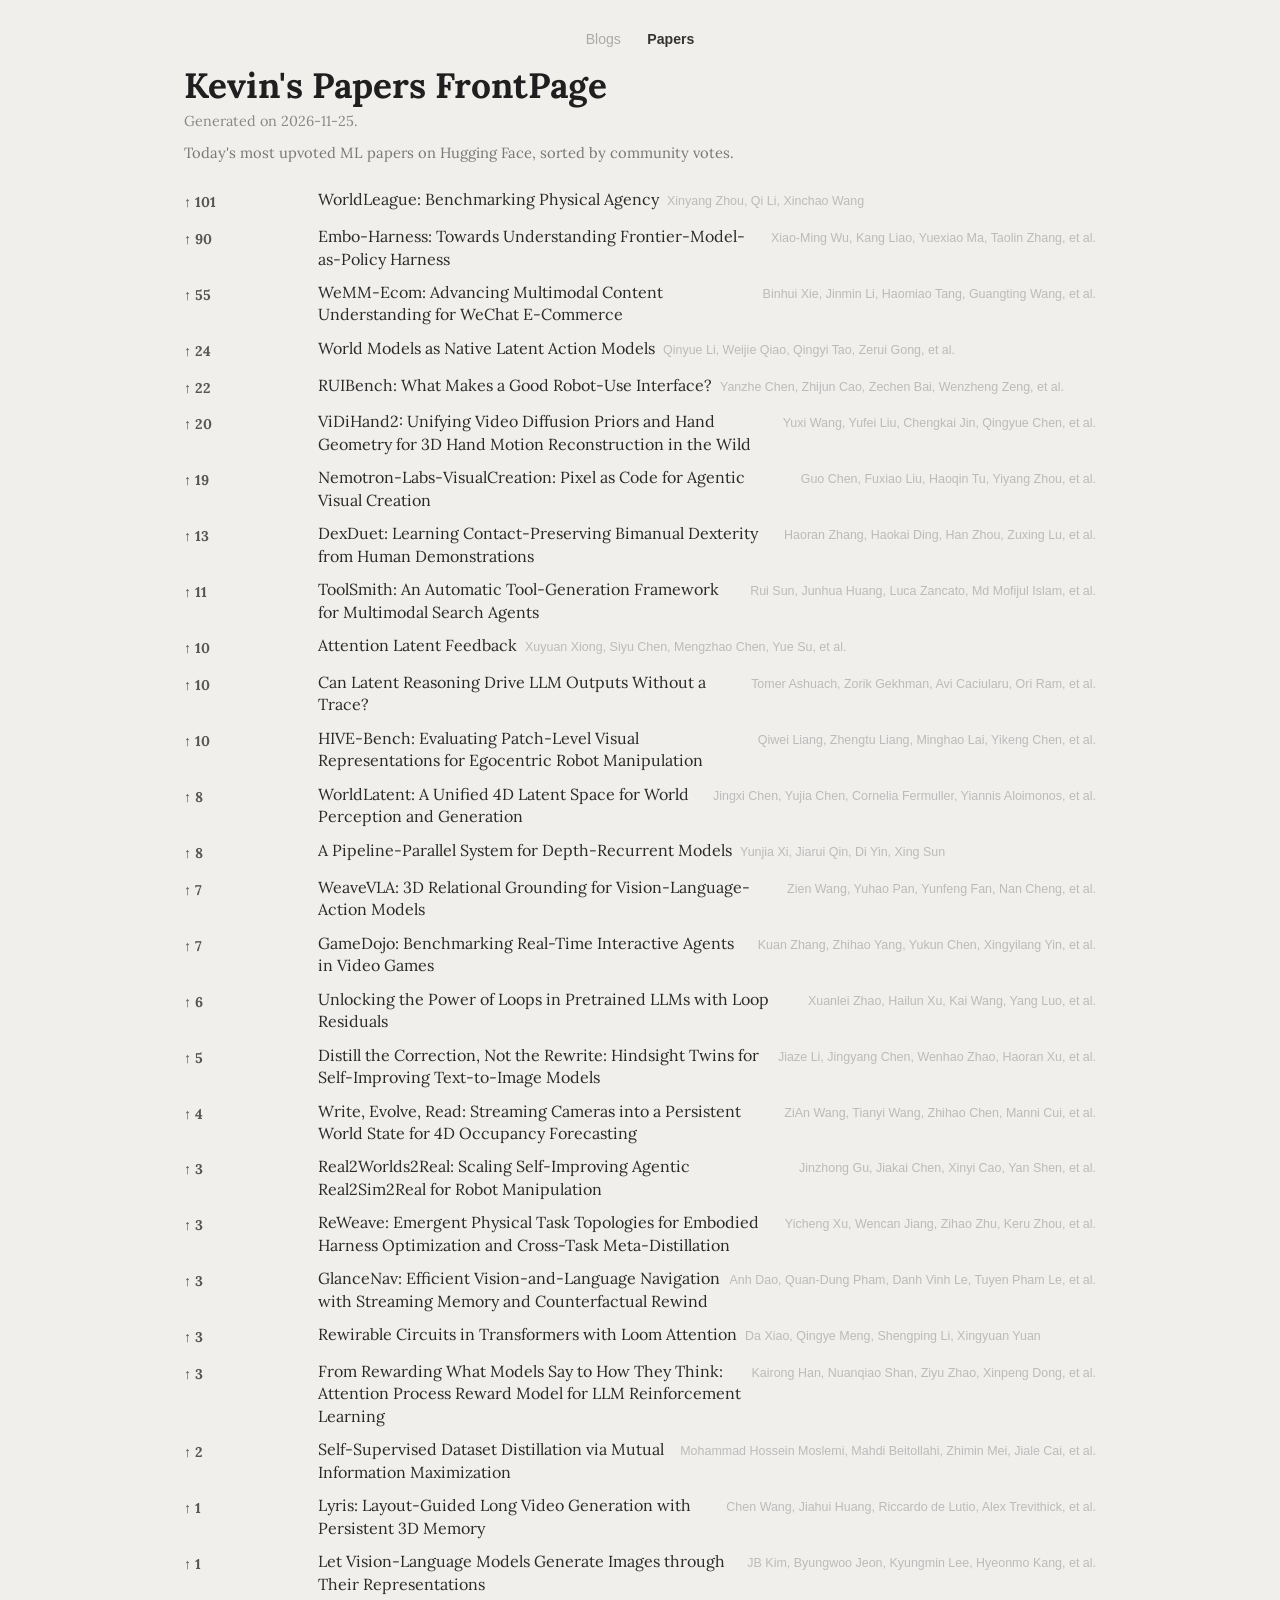
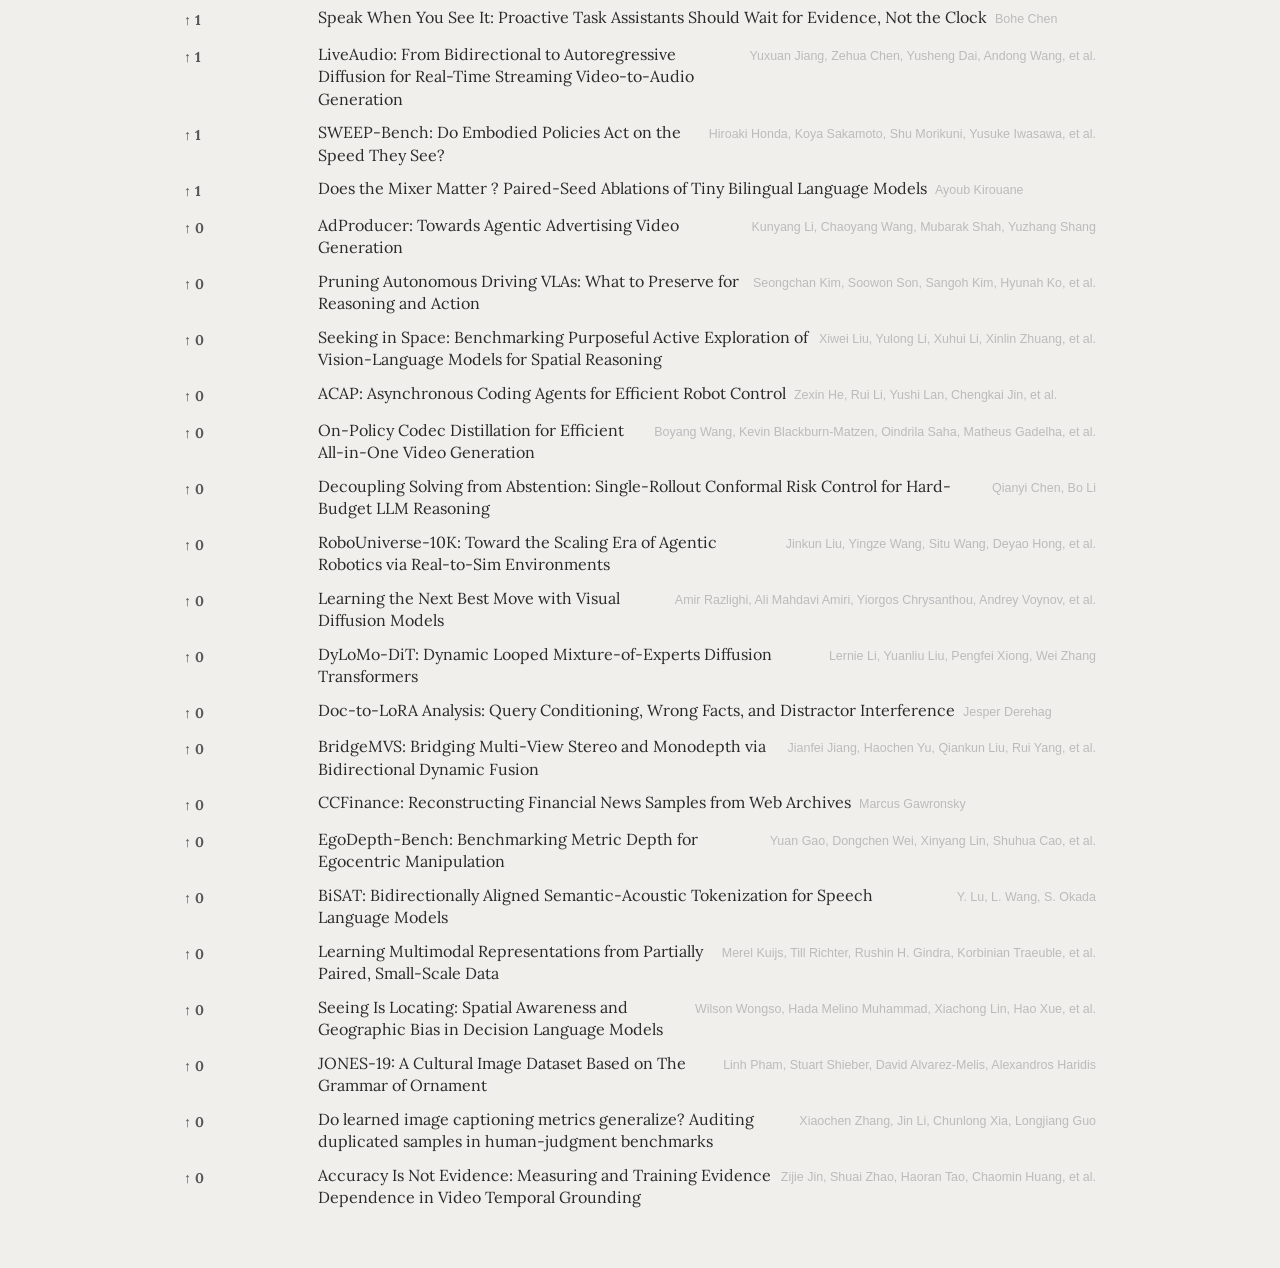
==== papers.html @ d16b9641 "chore: update feed [skip ci]" ====
<!DOCTYPE html>
<html lang="en">
<head>
  <meta charset="UTF-8">
  <meta name="viewport" content="width=device-width, initial-scale=1.0">
  <title>Kevin&#x27;s Papers FrontPage</title>
  <link rel="stylesheet" href="style.css">
</head>
<body>
  <div class="container">
    <nav>
      <a href="index.html">Blogs</a>
      <a href="papers.html" class="active">Papers</a>
    </nav>
    <h1>Kevin&#x27;s Papers FrontPage</h1>
    <p class="generated">Generated on 2026-11-25.</p>
    <p class="description">Today&#x27;s most upvoted ML papers on Hugging Face, sorted by community votes.</p>
    <section>
      <div class="entry">
        <div class="date">↑ 101</div>
        <div class="content">
          <details>
            <summary>WorldLeague: Benchmarking Physical Agency<span class="feed-name">Xinyang Zhou, Qi Li, Xinchao Wang</span></summary>
            <p class="summary">AI systems can now operate Blender, follow instructions in complex video games, and manipulate objects with robot arms. What range of physical goals can today&#x27;s AI systems achieve autonomously? Answering this question requires testing systems on tasks that demand different combinations of perception, memory, planning, and action. We introduce WorldLeague, a benchmark that compares AI systems on a…</p>
            <p class="link-line"><a href="https://huggingface.co/papers/2611.30989">huggingface</a> &middot; <a href="https://arxiv.org/abs/2611.30989">arxiv</a></p>
          </details>
        </div>
      </div>
      <div class="entry">
        <div class="date">↑ 90</div>
        <div class="content">
          <details>
            <summary>Embo-Harness: Towards Understanding Frontier-Model-as-Policy Harness<span class="feed-name">Xiao-Ming Wu, Kang Liao, Yuexiao Ma, Taolin Zhang, et al.</span></summary>
            <p class="summary">Frontier multimodal models exhibit extraordinary generalization in generating robot actions from observations and instructions, enabling a new paradigm in which they serve directly as policies within closed-loop robotic harnesses. However, the design principles of such harnesses, and the capabilities underlying their strong performance, remain unclear. We present Embo-Harness, a framework for…</p>
            <p class="link-line"><a href="https://huggingface.co/papers/2611.31201">huggingface</a> &middot; <a href="https://arxiv.org/abs/2611.31201">arxiv</a></p>
          </details>
        </div>
      </div>
      <div class="entry">
        <div class="date">↑ 55</div>
        <div class="content">
          <details>
            <summary>WeMM-Ecom: Advancing Multimodal Content Understanding for WeChat E-Commerce<span class="feed-name">Binhui Xie, Jinmin Li, Haomiao Tang, Guangting Wang, et al.</span></summary>
            <p class="summary">We present WeMM-Ecom, a family of multimodal large language models that deliver frontier e-commerce capabilities while achieving state-of-the-art general-purpose performance at their respective scales. The family spans five sizes, from a 0.8B dense model to a 35B mixture-of-experts model with 3B active parameters. Our training pipeline begins with two-stage continued pre-training that…</p>
            <p class="link-line"><a href="https://huggingface.co/papers/2611.30662">huggingface</a> &middot; <a href="https://arxiv.org/abs/2611.30662">arxiv</a></p>
          </details>
        </div>
      </div>
      <div class="entry">
        <div class="date">↑ 24</div>
        <div class="content">
          <details>
            <summary>World Models as Native Latent Action Models<span class="feed-name">Qinyue Li, Weijie Qiao, Qingyi Tao, Zerui Gong, et al.</span></summary>
            <p class="summary">Large and diverse video sources, such as egocentric human video and heterogeneous robot recordings, carry rich dynamics but come either without actions or without a shared action space. Latent action models (LAMs) can recover these dynamics, but they train their inverse- and forward-dynamics models (IDM, FDM) from scratch, trading off pixel reconstruction against latent capacity and accuracy.…</p>
            <p class="link-line"><a href="https://huggingface.co/papers/2611.30898">huggingface</a> &middot; <a href="https://arxiv.org/abs/2611.30898">arxiv</a></p>
          </details>
        </div>
      </div>
      <div class="entry">
        <div class="date">↑ 22</div>
        <div class="content">
          <details>
            <summary>RUIBench: What Makes a Good Robot-Use Interface?<span class="feed-name">Yanzhe Chen, Zhijun Cao, Zechen Bai, Wenzheng Zeng, et al.</span></summary>
            <p class="summary">Foundation models can reason about complex physical tasks, yet translating this intelligence into reliable robot execution remains challenging. We argue that a critical, often overlooked factor is the robot-use interface (RUI), which determines how agents express and execute physical actions. To systematically study its impact, we introduce RUIBench, comprising 30 manipulation tasks across five…</p>
            <p class="link-line"><a href="https://huggingface.co/papers/2611.31115">huggingface</a> &middot; <a href="https://arxiv.org/abs/2611.31115">arxiv</a></p>
          </details>
        </div>
      </div>
      <div class="entry">
        <div class="date">↑ 20</div>
        <div class="content">
          <details>
            <summary>ViDiHand2: Unifying Video Diffusion Priors and Hand Geometry for 3D Hand Motion Reconstruction in the Wild<span class="feed-name">Yuxi Wang, Yufei Liu, Chengkai Jin, Qingyue Chen, et al.</span></summary>
            <p class="summary">Learning robot manipulation from egocentric human videos requires accurate metric 3D hand motion. Recent methods leverage pretrained video diffusion model (VDM) priors to recover occluded hands directly from full-frame videos, but their appearance-based depth regression generalizes poorly to unseen cameras. In this work, we propose ViDiHand2, a geometry-driven framework that reformulates…</p>
            <p class="link-line"><a href="https://huggingface.co/papers/2611.30597">huggingface</a> &middot; <a href="https://arxiv.org/abs/2611.30597">arxiv</a></p>
          </details>
        </div>
      </div>
      <div class="entry">
        <div class="date">↑ 19</div>
        <div class="content">
          <details>
            <summary>Nemotron-Labs-VisualCreation: Pixel as Code for Agentic Visual Creation<span class="feed-name">Guo Chen, Fuxiao Liu, Haoqin Tu, Yiyang Zhou, et al.</span></summary>
            <p class="summary">Visual creation demands expressive imagery together with precise control over text, layout, and structure. We introduce Nemotron-Labs-VisualCreation, an agentic framework that connects these capabilities through Pixel as Code. Raster images are represented by learned discrete visual tokens, while structured artifacts use explicit programs. A shared generation-and-rendering interface connects…</p>
            <p class="link-line"><a href="https://huggingface.co/papers/2611.31358">huggingface</a> &middot; <a href="https://arxiv.org/abs/2611.31358">arxiv</a></p>
          </details>
        </div>
      </div>
      <div class="entry">
        <div class="date">↑ 13</div>
        <div class="content">
          <details>
            <summary>DexDuet: Learning Contact-Preserving Bimanual Dexterity from Human Demonstrations<span class="feed-name">Haoran Zhang, Haokai Ding, Han Zhou, Zuxing Lu, et al.</span></summary>
            <p class="summary">Human demonstrations provide a rich source of bimanual dexterous skills, yet transferring them to robot hands remains challenging. Existing methods primarily optimize object trajectory tracking, often overlooking how human hands interact with the object. Even with accurate tracking, robots may contact incorrect object parts or slide their fingers, resulting in unstable manipulation. We present…</p>
            <p class="link-line"><a href="https://huggingface.co/papers/2611.30495">huggingface</a> &middot; <a href="https://arxiv.org/abs/2611.30495">arxiv</a></p>
          </details>
        </div>
      </div>
      <div class="entry">
        <div class="date">↑ 11</div>
        <div class="content">
          <details>
            <summary>ToolSmith: An Automatic Tool-Generation Framework for Multimodal Search Agents<span class="feed-name">Rui Sun, Junhua Huang, Luca Zancato, Md Mofijul Islam, et al.</span></summary>
            <p class="summary">Recent multimodal search agents use reasoning, vision, and live web search across many turns to answer questions beyond parametric knowledge by orchestrating a small library of hand-crafted search and visual tools. However, the library is laborious to create and maintain, and frozen when new query types, evidence formats, and failure modes are encountered in the wild. Human practitioners, by…</p>
            <p class="link-line"><a href="https://huggingface.co/papers/2611.31198">huggingface</a> &middot; <a href="https://arxiv.org/abs/2611.31198">arxiv</a></p>
          </details>
        </div>
      </div>
      <div class="entry">
        <div class="date">↑ 10</div>
        <div class="content">
          <details>
            <summary>Attention Latent Feedback<span class="feed-name">Xuyuan Xiong, Siyu Chen, Mengzhao Chen, Yue Su, et al.</span></summary>
            <p class="summary">During autoregressive decoding, the deeper representations of the previous token have already been computed, yet shallow layers at the current token cannot read them directly because standard self-attention connects positions only at the same depth. We introduce Attention Latent Feedback (ALF), an architecture that allows every sublayer to attend to the outputs of the deeper layers at the…</p>
            <p class="link-line"><a href="https://huggingface.co/papers/2611.31154">huggingface</a> &middot; <a href="https://arxiv.org/abs/2611.31154">arxiv</a></p>
          </details>
        </div>
      </div>
      <div class="entry">
        <div class="date">↑ 10</div>
        <div class="content">
          <details>
            <summary>Can Latent Reasoning Drive LLM Outputs Without a Trace?<span class="feed-name">Tomer Ashuach, Zorik Gekhman, Avi Caciularu, Ori Ram, et al.</span></summary>
            <p class="summary">LLMs typically solve complex tasks with chain-of-thought (CoT) reasoning, which is also the main tool for monitoring them for misaligned behavior. However, standard transformers can also solve tasks with complete latent reasoning (CLR), carrying out the whole task internally and outputting only the final answer. Theory bounds the depth of CLR, the number of sequential steps it can carry out, and…</p>
            <p class="link-line"><a href="https://huggingface.co/papers/2611.31015">huggingface</a> &middot; <a href="https://arxiv.org/abs/2611.31015">arxiv</a></p>
          </details>
        </div>
      </div>
      <div class="entry">
        <div class="date">↑ 10</div>
        <div class="content">
          <details>
            <summary>HIVE-Bench: Evaluating Patch-Level Visual Representations for Egocentric Robot Manipulation<span class="feed-name">Qiwei Liang, Zhengtu Liang, Minghao Lai, Yikeng Chen, et al.</span></summary>
            <p class="summary">Pretrained vision is a common start for robot learning, but most comparisons still score one pooled vector from a third-person image. Bimanual policies instead read dense patch tokens from cameras on the robot. We introduce HIVE-Bench: one shared flow-matching policy reads 20 encoders from seven families on 24 egocentric bimanual tasks, across adaptation, task sharing, and sweeps of data, model…</p>
            <p class="link-line"><a href="https://huggingface.co/papers/2611.30813">huggingface</a> &middot; <a href="https://arxiv.org/abs/2611.30813">arxiv</a></p>
          </details>
        </div>
      </div>
      <div class="entry">
        <div class="date">↑ 8</div>
        <div class="content">
          <details>
            <summary>WorldLatent: A Unified 4D Latent Space for World Perception and Generation<span class="feed-name">Jingxi Chen, Yujia Chen, Cornelia Fermuller, Yiannis Aloimonos, et al.</span></summary>
            <p class="summary">Generative Pre-Training (GPT) represents a profound milestone in natural language processing, serving as the foundation for most of today&#x27;s state-of-the-art large language models. By casting diverse understanding and generation problems into a shared token representation, GPT enables a single architecture and unified optimization loop to master heterogeneous tasks across massive corpora, giving…</p>
            <p class="link-line"><a href="https://huggingface.co/papers/2611.31209">huggingface</a> &middot; <a href="https://arxiv.org/abs/2611.31209">arxiv</a></p>
          </details>
        </div>
      </div>
      <div class="entry">
        <div class="date">↑ 8</div>
        <div class="content">
          <details>
            <summary>A Pipeline-Parallel System for Depth-Recurrent Models<span class="feed-name">Yunjia Xi, Jiarui Qin, Di Yin, Xing Sun</span></summary>
            <p class="summary">Depth-recurrent (Looped) models raise effective depth by applying a shared stack of blocks several times. Scaling them usually requires pipeline parallelism, but commonly used interleaved 1F1B is drawn for an acyclic stage graph in which each micro-batch enters each stage once. Once that stack is split across stages, the same stage is visited several times on one micro-batch and later stages feed…</p>
            <p class="link-line"><a href="https://huggingface.co/papers/2611.30581">huggingface</a> &middot; <a href="https://arxiv.org/abs/2611.30581">arxiv</a></p>
          </details>
        </div>
      </div>
      <div class="entry">
        <div class="date">↑ 7</div>
        <div class="content">
          <details>
            <summary>WeaveVLA: 3D Relational Grounding for Vision-Language-Action Models<span class="feed-name">Zien Wang, Yuhao Pan, Yunfeng Fan, Nan Cheng, et al.</span></summary>
            <p class="summary">Vision-language-action (VLA) models leverage pretrained vision-language representations for instruction-conditioned robot control, yet their understanding of task-relevant 3D relations and how these relations evolve during manipulation remains largely implicit. To address this challenge, we introduce WeaveVLA, a framework that enhances VLA action generation by explicitly modeling task-relevant…</p>
            <p class="link-line"><a href="https://huggingface.co/papers/2611.31126">huggingface</a> &middot; <a href="https://arxiv.org/abs/2611.31126">arxiv</a></p>
          </details>
        </div>
      </div>
      <div class="entry">
        <div class="date">↑ 7</div>
        <div class="content">
          <details>
            <summary>GameDojo: Benchmarking Real-Time Interactive Agents in Video Games<span class="feed-name">Kuan Zhang, Zhihao Yang, Yukun Chen, Xingyilang Yin, et al.</span></summary>
            <p class="summary">Interactive intelligence requires agents to act on observations and adapt to the consequences of actions. Studying these abilities calls for diverse, challenging tasks under controlled conditions. We introduce GameDojo, a controllable interactive gameplay benchmark of 120 boss encounters across 20 games for evaluating model capabilities, learning algorithms, and agent harnesses. Coding agents…</p>
            <p class="link-line"><a href="https://huggingface.co/papers/2611.30771">huggingface</a> &middot; <a href="https://arxiv.org/abs/2611.30771">arxiv</a></p>
          </details>
        </div>
      </div>
      <div class="entry">
        <div class="date">↑ 6</div>
        <div class="content">
          <details>
            <summary>Unlocking the Power of Loops in Pretrained LLMs with Loop Residuals<span class="feed-name">Xuanlei Zhao, Hailun Xu, Kai Wang, Yang Luo, et al.</span></summary>
            <p class="summary">Looped Transformers iterate a shared block of layers to increase computation without adding parameters, offering stronger performance and test-time scaling. However, this power has so far required training from scratch and yielded only modest gains for LLMs. Finetuning existing models into loops is far cheaper, yet also brings only marginal gains over SFT. We propose LoopRes, an effective,…</p>
            <p class="link-line"><a href="https://huggingface.co/papers/2611.31094">huggingface</a> &middot; <a href="https://arxiv.org/abs/2611.31094">arxiv</a></p>
          </details>
        </div>
      </div>
      <div class="entry">
        <div class="date">↑ 5</div>
        <div class="content">
          <details>
            <summary>Distill the Correction, Not the Rewrite: Hindsight Twins for Self-Improving Text-to-Image Models<span class="feed-name">Jiaze Li, Jingyang Chen, Wenhao Zhao, Haoran Xu, et al.</span></summary>
            <p class="summary">Text-to-image models can learn from their own mistakes by distilling a self-teacher conditioned on a vision-language critic&#x27;s revised prompt. However, such self-teachers barely improve alignment, and both they and their hindsight-contrast variants absorb the critic&#x27;s unintended additions to the scene, such as lighting or scenery. We attribute this to two factors: (1) the prompt already specifies…</p>
            <p class="link-line"><a href="https://huggingface.co/papers/2611.31048">huggingface</a> &middot; <a href="https://arxiv.org/abs/2611.31048">arxiv</a></p>
          </details>
        </div>
      </div>
      <div class="entry">
        <div class="date">↑ 4</div>
        <div class="content">
          <details>
            <summary>Write, Evolve, Read: Streaming Cameras into a Persistent World State for 4D Occupancy Forecasting<span class="feed-name">ZiAn Wang, Tianyi Wang, Zhihao Chen, Manni Cui, et al.</span></summary>
            <p class="summary">4D occupancy forecasting predicts the 3D semantic occupancy of a driving scene seconds ahead. Over a few seconds, the scene changes little while the vehicle moves, so most of the space ahead has already been seen. Sorting the future into unchanged, changed, and unseen space, we find that current camera-based world models fall short on the unchanged part: they fail to hold on to what they have…</p>
            <p class="link-line"><a href="https://huggingface.co/papers/2611.30573">huggingface</a> &middot; <a href="https://arxiv.org/abs/2611.30573">arxiv</a></p>
          </details>
        </div>
      </div>
      <div class="entry">
        <div class="date">↑ 3</div>
        <div class="content">
          <details>
            <summary>Real2Worlds2Real: Scaling Self-Improving Agentic Real2Sim2Real for Robot Manipulation<span class="feed-name">Jinzhong Gu, Jiakai Chen, Xinyi Cao, Yan Shen, et al.</span></summary>
            <p class="summary">Scaling robot manipulation learning remains challenging due to the high cost of collecting real-world interaction data. Real-to-Sim-to-Real (Real2Sim2Real) offers a promising route by enabling policy learning in simulation grounded in real-world observations, yet scaling this paradigm across diverse tasks and physical interactions remains difficult. We introduce Real2Worlds2Real, a self-improving…</p>
            <p class="link-line"><a href="https://huggingface.co/papers/2611.31098">huggingface</a> &middot; <a href="https://arxiv.org/abs/2611.31098">arxiv</a></p>
          </details>
        </div>
      </div>
      <div class="entry">
        <div class="date">↑ 3</div>
        <div class="content">
          <details>
            <summary>ReWeave: Emergent Physical Task Topologies for Embodied Harness Optimization and Cross-Task Meta-Distillation<span class="feed-name">Yicheng Xu, Wencan Jiang, Zihao Zhu, Keru Zhou, et al.</span></summary>
            <p class="summary">Long-horizon embodied tasks involve physical dependencies that may only become clear through interaction. As task understanding deepens, past trials can reveal new information for adaptation and transfer. However, coarse progress feedback cannot identify which physical preconditions held, leaving search unguided, while task-specific optimization easily overfits to individual scenes, making…</p>
            <p class="link-line"><a href="https://huggingface.co/papers/2611.31053">huggingface</a> &middot; <a href="https://arxiv.org/abs/2611.31053">arxiv</a></p>
          </details>
        </div>
      </div>
      <div class="entry">
        <div class="date">↑ 3</div>
        <div class="content">
          <details>
            <summary>GlanceNav: Efficient Vision-and-Language Navigation with Streaming Memory and Counterfactual Rewind<span class="feed-name">Anh Dao, Quan-Dung Pham, Danh Vinh Le, Tuyen Pham Le, et al.</span></summary>
            <p class="summary">Multimodal large language models (MLLMs) have become strong policies for vision-and-language navigation (VLN). However, most of them encode a sample of past frames again at every decision and are trained on isolated decisions, so computation is redundant and the usable history is short. They also learn from their own mistakes through outcome rewards that give one scalar to a whole episode. We ask…</p>
            <p class="link-line"><a href="https://huggingface.co/papers/2611.30900">huggingface</a> &middot; <a href="https://arxiv.org/abs/2611.30900">arxiv</a></p>
          </details>
        </div>
      </div>
      <div class="entry">
        <div class="date">↑ 3</div>
        <div class="content">
          <details>
            <summary>Rewirable Circuits in Transformers with Loom Attention<span class="feed-name">Da Xiao, Qingye Meng, Shengping Li, Xingyuan Yuan</span></summary>
            <p class="summary">We propose loom attention, which allows a Transformer to dynamically rewire its circuits at every token by interweaving a head&#x27;s vertical attention over the outputs of earlier heads (to obtain its query, key and value) with its horizontal attention over tokens. We instantiate vertical attention efficiently with normalized and gated linear attention over a per-token matrix memory, which stores the…</p>
            <p class="link-line"><a href="https://huggingface.co/papers/2611.30634">huggingface</a> &middot; <a href="https://arxiv.org/abs/2611.30634">arxiv</a></p>
          </details>
        </div>
      </div>
      <div class="entry">
        <div class="date">↑ 3</div>
        <div class="content">
          <details>
            <summary>From Rewarding What Models Say to How They Think: Attention Process Reward Model for LLM Reinforcement Learning<span class="feed-name">Kairong Han, Nuanqiao Shan, Ziyu Zhao, Xinpeng Dong, et al.</span></summary>
            <p class="summary">Reinforcement learning (RL) has become an important component in large language models (LLMs). However, existing RL approaches focus on final outputs or textual solution trajectories, leading to coarse-grained rewards and unreliable reasoning. Such paradigms focus mainly on what the model outputs while overlooking how the model internally reasons. Therefore, can we reward how a model thinks…</p>
            <p class="link-line"><a href="https://huggingface.co/papers/2611.30627">huggingface</a> &middot; <a href="https://arxiv.org/abs/2611.30627">arxiv</a></p>
          </details>
        </div>
      </div>
      <div class="entry">
        <div class="date">↑ 2</div>
        <div class="content">
          <details>
            <summary>Self-Supervised Dataset Distillation via Mutual Information Maximization<span class="feed-name">Mohammad Hossein Moslemi, Mahdi Beitollahi, Zhimin Mei, Jiale Cai, et al.</span></summary>
            <p class="summary">Dataset distillation (DD) aims to compress a large dataset into a small synthetic one that remains effective for training neural networks. Despite its success in supervised learning, DD remains underexplored in self-supervised learning (SSL), where distilled data must preserve the information needed to learn representations that remain consistent across augmentations. To bridge this gap, we…</p>
            <p class="link-line"><a href="https://huggingface.co/papers/2611.31225">huggingface</a> &middot; <a href="https://arxiv.org/abs/2611.31225">arxiv</a></p>
          </details>
        </div>
      </div>
      <div class="entry">
        <div class="date">↑ 1</div>
        <div class="content">
          <details>
            <summary>Lyris: Layout-Guided Long Video Generation with Persistent 3D Memory<span class="feed-name">Chen Wang, Jiahui Huang, Riccardo de Lutio, Alex Trevithick, et al.</span></summary>
            <p class="summary">Exploring a scene from as little as a single photo requires generating a long, camera-controlled walkthrough that extends far beyond what was captured, yet remains consistent upon return. Memory-based video generation methods preserve what they have already seen, but have no anchor beyond it, where the camera drifts from its path and a text prompt can name objects but not place them.…</p>
            <p class="link-line"><a href="https://huggingface.co/papers/2611.31239">huggingface</a> &middot; <a href="https://arxiv.org/abs/2611.31239">arxiv</a></p>
          </details>
        </div>
      </div>
      <div class="entry">
        <div class="date">↑ 1</div>
        <div class="content">
          <details>
            <summary>Let Vision-Language Models Generate Images through Their Representations<span class="feed-name">JB Kim, Byungwoo Jeon, Kyungmin Lee, Hyeonmo Kang, et al.</span></summary>
            <p class="summary">Recent unified multimodal models aim to combine visual understanding and generation within a single model, yet effectively integrating the two capabilities remains challenging. Leveraging pretrained vision-language models offers a way to build on already learned multimodal knowledge, but making this knowledge effectively accessible to visual generation remains nontrivial. We find that a central…</p>
            <p class="link-line"><a href="https://huggingface.co/papers/2611.31237">huggingface</a> &middot; <a href="https://arxiv.org/abs/2611.31237">arxiv</a></p>
          </details>
        </div>
      </div>
      <div class="entry">
        <div class="date">↑ 1</div>
        <div class="content">
          <details>
            <summary>Speak When You See It: Proactive Task Assistants Should Wait for Evidence, Not the Clock<span class="feed-name">Bohe Chen</span></summary>
            <p class="summary">Proactive assistants that guide people through physical tasks must decide, every few seconds, whether a step is complete and whether a mistake has occurred. We find that two benchmarks for this task largely reward knowing when rather than seeing what: a timer that never looks at the video, raising an alarm at 25 s and confirming each step at 30 s, reaches a mistake F1 of 0.373 on Ego-MC-Bench,…</p>
            <p class="link-line"><a href="https://huggingface.co/papers/2611.30895">huggingface</a> &middot; <a href="https://arxiv.org/abs/2611.30895">arxiv</a></p>
          </details>
        </div>
      </div>
      <div class="entry">
        <div class="date">↑ 1</div>
        <div class="content">
          <details>
            <summary>LiveAudio: From Bidirectional to Autoregressive Diffusion for Real-Time Streaming Video-to-Audio Generation<span class="feed-name">Yuxuan Jiang, Zehua Chen, Yusheng Dai, Andong Wang, et al.</span></summary>
            <p class="summary">Video-to-audio generation synthesizes sound that matches a video in content and timing, with applications ranging from film post-production to live streaming, games and interactive world models. Interactive applications receive video continuously and need the sound to follow it in real time, yet most existing video-to-audio models are bidirectional and must observe an entire clip before producing…</p>
            <p class="link-line"><a href="https://huggingface.co/papers/2611.30714">huggingface</a> &middot; <a href="https://arxiv.org/abs/2611.30714">arxiv</a></p>
          </details>
        </div>
      </div>
      <div class="entry">
        <div class="date">↑ 1</div>
        <div class="content">
          <details>
            <summary>SWEEP-Bench: Do Embodied Policies Act on the Speed They See?<span class="feed-name">Hiroaki Honda, Koya Sakamoto, Shu Morikuni, Yusuke Iwasawa, et al.</span></summary>
            <p class="summary">Robot policies must adapt to the speed of moving objects, yet existing benchmarks rarely measure this ability across diverse tasks and speeds. We introduce SWEEP-Bench, a simulation benchmark with 80 conveyor-belt manipulation tasks spanning 16 skill categories, each evaluated at 13 belt speeds (0.10-0.40 m/s). Objects are transported through physical contact with a visibly moving belt. Each task…</p>
            <p class="link-line"><a href="https://huggingface.co/papers/2611.30637">huggingface</a> &middot; <a href="https://arxiv.org/abs/2611.30637">arxiv</a></p>
          </details>
        </div>
      </div>
      <div class="entry">
        <div class="date">↑ 1</div>
        <div class="content">
          <details>
            <summary>Does the Mixer Matter ? Paired-Seed Ablations of Tiny Bilingual Language Models<span class="feed-name">Ayoub Kirouane</span></summary>
            <p class="summary">We report paired-seed architecture ablations from the development of Sophea Artemis, our in-house Greek-English model family. Every arm trains on the same 3B targets with a shared tokenizer and recipe; models range from 54M to 759M total parameters and roughly 54M to 124M active parameters. The main finding is that, at this tiny scale, stored capacity matters far more than mixer design. On a…</p>
            <p class="link-line"><a href="https://huggingface.co/papers/2611.30623">huggingface</a> &middot; <a href="https://arxiv.org/abs/2611.30623">arxiv</a></p>
          </details>
        </div>
      </div>
      <div class="entry">
        <div class="date">↑ 0</div>
        <div class="content">
          <details>
            <summary>AdProducer: Towards Agentic Advertising Video Generation<span class="feed-name">Kunyang Li, Chaoyang Wang, Mubarak Shah, Yuzhang Shang</span></summary>
            <p class="summary">Recent advances in video generation have made automated advertising production increasingly feasible. However, an effective advertisement must faithfully represent the product and communicate its selling points through compelling visual storytelling, which requires more than visual synthesis: it calls for deeper product understanding and strategic decisions about how to present product value.…</p>
            <p class="link-line"><a href="https://huggingface.co/papers/2611.31466">huggingface</a> &middot; <a href="https://arxiv.org/abs/2611.31466">arxiv</a></p>
          </details>
        </div>
      </div>
      <div class="entry">
        <div class="date">↑ 0</div>
        <div class="content">
          <details>
            <summary>Pruning Autonomous Driving VLAs: What to Preserve for Reasoning and Action<span class="feed-name">Seongchan Kim, Soowon Son, Sangoh Kim, Hyunah Ko, et al.</span></summary>
            <p class="summary">Reasoning vision-language-action (VLA) models for autonomous driving use chain-of-thought (CoT) reasoning to guide action generation, but incur substantial memory and computational costs. We study structured pruning for these models, focusing on preserving both scene understanding and trajectory prediction. Our analysis of Taylor importance in Alpamayo-1.5-10B shows that reasoning and trajectory…</p>
            <p class="link-line"><a href="https://huggingface.co/papers/2611.31240">huggingface</a> &middot; <a href="https://arxiv.org/abs/2611.31240">arxiv</a></p>
          </details>
        </div>
      </div>
      <div class="entry">
        <div class="date">↑ 0</div>
        <div class="content">
          <details>
            <summary>Seeking in Space: Benchmarking Purposeful Active Exploration of Vision-Language Models for Spatial Reasoning<span class="feed-name">Xiwei Liu, Yulong Li, Xuhui Li, Xinlin Zhuang, et al.</span></summary>
            <p class="summary">Humans explore unfamiliar spaces with purpose, deciding where to look until they have gathered the evidence a spatial question requires. However, can vision-language models (VLMs), which reason increasingly well over curated images and videos, also seek in space when the evidence is not handed to them? We present ActSpace-Bench, a benchmark of 994 questions across 234 exploration episodes in 72…</p>
            <p class="link-line"><a href="https://huggingface.co/papers/2611.31215">huggingface</a> &middot; <a href="https://arxiv.org/abs/2611.31215">arxiv</a></p>
          </details>
        </div>
      </div>
      <div class="entry">
        <div class="date">↑ 0</div>
        <div class="content">
          <details>
            <summary>ACAP: Asynchronous Coding Agents for Efficient Robot Control<span class="feed-name">Zexin He, Rui Li, Yushi Lan, Chengkai Jin, et al.</span></summary>
            <p class="summary">Coding agents can construct and revise robot behavior during execution, but using one agent for the whole robot can delay otherwise independent work. We introduce Asynchronous Coding Agents as Policy (ACAP), an asynchronous framework that organizes one robot as a team of persistent agents. Each member reasons and acts for a configurable control group, such as an arm with its gripper or the torso…</p>
            <p class="link-line"><a href="https://huggingface.co/papers/2611.31205">huggingface</a> &middot; <a href="https://arxiv.org/abs/2611.31205">arxiv</a></p>
          </details>
        </div>
      </div>
      <div class="entry">
        <div class="date">↑ 0</div>
        <div class="content">
          <details>
            <summary>On-Policy Codec Distillation for Efficient All-in-One Video Generation<span class="feed-name">Boyang Wang, Kevin Blackburn-Matzen, Oindrila Saha, Matheus Gadelha, et al.</span></summary>
            <p class="summary">Modern visual generative models operate on tokens, and every visual asset they receive, whether an identity, a scribble, a depth map, or a motion video, is tokenized and appended to the input token sequence. Consequently, conditioning quickly dominates the computation cost. Yet most of these tokens carry redundant spatiotemporal information. Our key insight is that identifying what is genuinely…</p>
            <p class="link-line"><a href="https://huggingface.co/papers/2611.31184">huggingface</a> &middot; <a href="https://arxiv.org/abs/2611.31184">arxiv</a></p>
          </details>
        </div>
      </div>
      <div class="entry">
        <div class="date">↑ 0</div>
        <div class="content">
          <details>
            <summary>Decoupling Solving from Abstention: Single-Rollout Conformal Risk Control for Hard-Budget LLM Reasoning<span class="feed-name">Qianyi Chen, Bo Li</span></summary>
            <p class="summary">Hard token budgets often interrupt LLM reasoning before an answer is produced. Forcing reasoning to terminate recovers correct solutions but also increases confident errors, creating a joint challenge of solving within budget and deciding when to abstain. Existing remedies are costly or lack guarantees: supervised fine-tuning offers no error control, penalizing wrong answers during reinforcement…</p>
            <p class="link-line"><a href="https://huggingface.co/papers/2611.31065">huggingface</a> &middot; <a href="https://arxiv.org/abs/2611.31065">arxiv</a></p>
          </details>
        </div>
      </div>
      <div class="entry">
        <div class="date">↑ 0</div>
        <div class="content">
          <details>
            <summary>RoboUniverse-10K: Toward the Scaling Era of Agentic Robotics via Real-to-Sim Environments<span class="feed-name">Jinkun Liu, Yingze Wang, Situ Wang, Deyao Hong, et al.</span></summary>
            <p class="summary">Agentic Robotics, in which foundation models act as coding agents to control robots through executable programs, has emerged as a compelling paradigm for embodied intelligence. Yet unlike software engineering, where massive executable environments power post-training, robotics remains constrained by small, manual benchmarks and in-distribution evaluation. To bridge this gap, we introduce…</p>
            <p class="link-line"><a href="https://huggingface.co/papers/2611.31002">huggingface</a> &middot; <a href="https://arxiv.org/abs/2611.31002">arxiv</a></p>
          </details>
        </div>
      </div>
      <div class="entry">
        <div class="date">↑ 0</div>
        <div class="content">
          <details>
            <summary>Learning the Next Best Move with Visual Diffusion Models<span class="feed-name">Amir Razlighi, Ali Mahdavi Amiri, Yiorgos Chrysanthou, Andrey Voynov, et al.</span></summary>
            <p class="summary">In this paper, we show that visual diffusion models can learn to predict the next best move (NBM) in tasks requiring sequential reasoning and lookahead, without explicitly exploring future steps or exhaustive searching at inference. Previous work demonstrated that these models can generate complete solutions to geometric and reasoning problems. Here, we show that simple fine-tuning on visual…</p>
            <p class="link-line"><a href="https://huggingface.co/papers/2611.30879">huggingface</a> &middot; <a href="https://arxiv.org/abs/2611.30879">arxiv</a></p>
          </details>
        </div>
      </div>
      <div class="entry">
        <div class="date">↑ 0</div>
        <div class="content">
          <details>
            <summary>DyLoMo-DiT: Dynamic Looped Mixture-of-Experts Diffusion Transformers<span class="feed-name">Lernie Li, Yuanliu Liu, Pengfei Xiong, Wei Zhang</span></summary>
            <p class="summary">Diffusion Transformers (DiTs) scale model capacity by increasing both parameter count and computation. Mixture-of-Experts (MoE) variants expand parameter capacity while keeping per-token computation roughly fixed, but still require substantial parameter storage. In this paper, we propose Dynamic Looped MoE DiT (DyLoMo-DiT), which reuses parameters rather than adding them: a weight-shared loop…</p>
            <p class="link-line"><a href="https://huggingface.co/papers/2611.30844">huggingface</a> &middot; <a href="https://arxiv.org/abs/2611.30844">arxiv</a></p>
          </details>
        </div>
      </div>
      <div class="entry">
        <div class="date">↑ 0</div>
        <div class="content">
          <details>
            <summary>Doc-to-LoRA Analysis: Query Conditioning, Wrong Facts, and Distractor Interference<span class="feed-name">Jesper Derehag</span></summary>
            <p class="summary">Doc-to-LoRA (D2L) compiles documents into low-rank adapters, allowing language models to use their contents without repeatedly processing the original text. We investigate its suitability for internalizing user memories through factual question answering, controlled interventions, and a production MidBrain memory pipeline. Across Gemma-2-2B and Qwen3-4B, D2L loses accuracy relative to in-context…</p>
            <p class="link-line"><a href="https://huggingface.co/papers/2611.30825">huggingface</a> &middot; <a href="https://arxiv.org/abs/2611.30825">arxiv</a></p>
          </details>
        </div>
      </div>
      <div class="entry">
        <div class="date">↑ 0</div>
        <div class="content">
          <details>
            <summary>BridgeMVS: Bridging Multi-View Stereo and Monodepth via Bidirectional Dynamic Fusion<span class="feed-name">Jianfei Jiang, Haochen Yu, Qiankun Liu, Rui Yang, et al.</span></summary>
            <p class="summary">Multi-View Stereo (MVS) and Monocular Depth Estimation (MDE) provide complementary cues for dense 3D reconstruction. While MVS leverages explicit geometry for metric depth, it struggles in challenging regions where feature matching is unreliable. Conversely, MDE provides robust structural priors but typically yields scale-ambiguous results. Existing hybrid methods mainly exploit monocular cues in…</p>
            <p class="link-line"><a href="https://huggingface.co/papers/2611.30787">huggingface</a> &middot; <a href="https://arxiv.org/abs/2611.30787">arxiv</a></p>
          </details>
        </div>
      </div>
      <div class="entry">
        <div class="date">↑ 0</div>
        <div class="content">
          <details>
            <summary>CCFinance: Reconstructing Financial News Samples from Web Archives<span class="feed-name">Marcus Gawronsky</span></summary>
            <p class="summary">Proprietary news archives assign stories to firms, so reproducing a financial study often requires access to both the articles and the vendor&#x27;s assignments. CCFinance lets researchers reconstruct firm coverage under different selection rules by recording which version of a story was captured, which issuers it names and how often each appears. From 14.8 million English-language records in Fine…</p>
            <p class="link-line"><a href="https://huggingface.co/papers/2611.30737">huggingface</a> &middot; <a href="https://arxiv.org/abs/2611.30737">arxiv</a></p>
          </details>
        </div>
      </div>
      <div class="entry">
        <div class="date">↑ 0</div>
        <div class="content">
          <details>
            <summary>EgoDepth-Bench: Benchmarking Metric Depth for Egocentric Manipulation<span class="feed-name">Yuan Gao, Dongchen Wei, Xinyang Lin, Shuhua Cao, et al.</span></summary>
            <p class="summary">We introduce EgoDepth-Bench, comprising 941,233 synchronized samples collected across 37 distinct physical environments. Each sample combines six calibrated RGB views with metric depth in the native fisheye view, reconstructed from five active-infrared stereo modules. A calibrated ball-bar confirms millimeter-level geometric accuracy, with a median error of 1.27 mm on a known sphere spacing.…</p>
            <p class="link-line"><a href="https://huggingface.co/papers/2611.30734">huggingface</a> &middot; <a href="https://arxiv.org/abs/2611.30734">arxiv</a></p>
          </details>
        </div>
      </div>
      <div class="entry">
        <div class="date">↑ 0</div>
        <div class="content">
          <details>
            <summary>BiSAT: Bidirectionally Aligned Semantic-Acoustic Tokenization for Speech Language Models<span class="feed-name">Y. Lu, L. Wang, S. Okada</span></summary>
            <p class="summary">Speech language models (LMs) generate speech as sequences of discrete tokens. Their tokenizer must therefore preserve both acoustic detail and linguistic content at a low bitrate. Semantic-enhanced tokenizers may lose acoustic detail, whereas acoustic-oriented tokenizers retain acoustic variation that makes language modeling harder. Unified tokenizers combine both, but representing acoustic…</p>
            <p class="link-line"><a href="https://huggingface.co/papers/2611.30723">huggingface</a> &middot; <a href="https://arxiv.org/abs/2611.30723">arxiv</a></p>
          </details>
        </div>
      </div>
      <div class="entry">
        <div class="date">↑ 0</div>
        <div class="content">
          <details>
            <summary>Learning Multimodal Representations from Partially Paired, Small-Scale Data<span class="feed-name">Merel Kuijs, Till Richter, Rushin H. Gindra, Korbinian Traeuble, et al.</span></summary>
            <p class="summary">Modeling multimodal data from partially paired samples is critical for advancing domains like biomedicine, where vast unimodal datasets and foundation models exist but paired data remains scarce. Existing fusion methods rely on large-scale paired datasets, limiting their use in scenarios with incomplete pairing. We introduce CAMEO, an adversarial learning-based modality fusion framework that…</p>
            <p class="link-line"><a href="https://huggingface.co/papers/2611.30601">huggingface</a> &middot; <a href="https://arxiv.org/abs/2611.30601">arxiv</a></p>
          </details>
        </div>
      </div>
      <div class="entry">
        <div class="date">↑ 0</div>
        <div class="content">
          <details>
            <summary>Seeing Is Locating: Spatial Awareness and Geographic Bias in Decision Language Models<span class="feed-name">Wilson Wongso, Hada Melino Muhammad, Xiachong Lin, Hao Xue, et al.</span></summary>
            <p class="summary">Decision models, which output probability distributions over candidate labels instead of generating text, are increasingly used as classifiers and evaluators for inputs associated with real-world locations. However, it remains unclear whether they can leverage spatial context and whether their predictions are geographically biased. We introduce GeoDecisions, a multimodal benchmark for evaluating…</p>
            <p class="link-line"><a href="https://huggingface.co/papers/2611.30564">huggingface</a> &middot; <a href="https://arxiv.org/abs/2611.30564">arxiv</a></p>
          </details>
        </div>
      </div>
      <div class="entry">
        <div class="date">↑ 0</div>
        <div class="content">
          <details>
            <summary>JONES-19: A Cultural Image Dataset Based on The Grammar of Ornament<span class="feed-name">Linh Pham, Stuart Shieber, David Alvarez-Melis, Alexandros Haridis</span></summary>
            <p class="summary">We introduce JONES-19, a high-quality image dataset documenting 1,901 ornament designs belonging to nineteen human cultures. The images and their annotations are based on an open access archive of The Grammar of Ornament (London, 1856), by Owen Jones. The dataset poses numerous challenges as a benchmark for computer vision classification tasks and for research at the intersection of machine…</p>
            <p class="link-line"><a href="https://huggingface.co/papers/2611.30558">huggingface</a> &middot; <a href="https://arxiv.org/abs/2611.30558">arxiv</a></p>
          </details>
        </div>
      </div>
      <div class="entry">
        <div class="date">↑ 0</div>
        <div class="content">
          <details>
            <summary>Do learned image captioning metrics generalize? Auditing duplicated samples in human-judgment benchmarks<span class="feed-name">Xiaochen Zhang, Jin Li, Chunlong Xia, Longjiang Guo</span></summary>
            <p class="summary">Learned image captioning metrics are trained and tested on human judgments, so their reported correlation is a claim about generalization. We audit this claim for the three most recent collections of such judgments, Polaris, Nebula, and Spica, matching images at the pixel level. First, test samples reappear in training sets: the Spica training set contains about two-thirds of the Polaris test…</p>
            <p class="link-line"><a href="https://huggingface.co/papers/2611.30488">huggingface</a> &middot; <a href="https://arxiv.org/abs/2611.30488">arxiv</a></p>
          </details>
        </div>
      </div>
      <div class="entry">
        <div class="date">↑ 0</div>
        <div class="content">
          <details>
            <summary>Accuracy Is Not Evidence: Measuring and Training Evidence Dependence in Video Temporal Grounding<span class="feed-name">Zijie Jin, Shuai Zhao, Haoran Tao, Chaomin Huang, et al.</span></summary>
            <p class="summary">In video temporal grounding, a correct interval can come from finding the event, answering blind or fitting one annotation style, and Recall at IoU scores them alike. We measure evidence dependence, how much the answer rests on the event&#x27;s frames. Our fixed-answer audit edits either the frames inside the annotated interval or, as a placebo, as many frames elsewhere in the same video, and compares…</p>
            <p class="link-line"><a href="https://huggingface.co/papers/2611.30320">huggingface</a> &middot; <a href="https://arxiv.org/abs/2611.30320">arxiv</a></p>
          </details>
        </div>
      </div>
    </section>
  </div>
</body>
</html>
---- style.css ----
@import url('https://fonts.googleapis.com/css2?family=Lora:ital,wght@0,400;0,700;1,400&display=swap');

*, *::before, *::after { box-sizing: border-box; }

nav {
    text-align: center;
    margin-bottom: 1.2em;
    font-family: -apple-system, BlinkMacSystemFont, 'Segoe UI', sans-serif;
    font-size: 0.88em;
}

nav a {
    color: #aaa;
    text-decoration: none;
    margin: 0 0.8em;
}

nav a:hover { color: #333; }

nav a.active {
    color: #333;
    font-weight: bold;
}

body {
    font-family: 'Lora', Georgia, serif;
    background: #f0efec;
    color: #3a3a3a;
    line-height: 1.6;
    margin: 0;
    padding: 0;
}

.container {
    max-width: 960px;
    margin: 0 auto;
    padding: 28px 24px 48px;
}

h1 {
    font-size: 2.2em;
    font-weight: bold;
    margin: 0 0 0.1em;
    line-height: 1.1;
    color: #1f1f1f;
}

.generated {
    color: #888;
    margin: 0 0 0.6em;
    font-size: 0.9em;
}

.description {
    color: #777;
    max-width: 760px;
    margin: 0 0 1.6em;
    font-size: 0.92em;
}

section {
    margin-top: 1.2em;
}

.entry {
    display: grid;
    grid-template-columns: 110px 1fr;
    column-gap: 24px;
    margin-bottom: 0.7em;
    align-items: start;
}

.date {
    font-weight: bold;
    font-size: 0.88em;
    padding-top: 3px;
    white-space: nowrap;
    color: #555;
}

.content { min-width: 0; }

details > summary {
    list-style: none;
    cursor: pointer;
    color: #2a2a2a;
    font-size: 1em;
    line-height: 1.4;
    display: flex;
    align-items: baseline;
    gap: 0.5em;
}

details > summary::-webkit-details-marker { display: none; }

details > summary::marker { display: none; }

details > summary:hover {
    color: #000;
}

details[open] > summary {
    margin-bottom: 0.4em;
}

.feed-name {
    font-size: 0.78em;
    color: #bbb;
    font-family: -apple-system, BlinkMacSystemFont, 'Segoe UI', sans-serif;
    white-space: nowrap;
    flex-shrink: 0;
}

.summary {
    font-style: italic;
    color: #666;
    font-size: 0.92em;
    margin: 0 0 0.3em;
    line-height: 1.55;
    border-left: 3px solid #ccc9c0;
    padding-left: 0.8em;
}

.link-line {
    text-align: center;
    margin: 0.3em 0 0;
}

.link-line a {
    color: #999;
    font-size: 0.88em;
    text-decoration: none;
    font-family: -apple-system, BlinkMacSystemFont, 'Segoe UI', sans-serif;
}

.link-line a:hover {
    color: #444;
    text-decoration: underline;
}

@media (max-width: 600px) {
    .container {
        padding: 20px 16px 40px;
    }

    h1 {
        font-size: 1.6em;
    }

    .entry {
        display: block;
        margin-bottom: 1.2em;
    }

    .date {
        display: inline;
        font-size: 0.78em;
        color: #999;
        font-weight: normal;
        padding-top: 0;
    }

    details > summary {
        flex-wrap: wrap;
    }

    .feed-name {
        white-space: normal;
    }
}
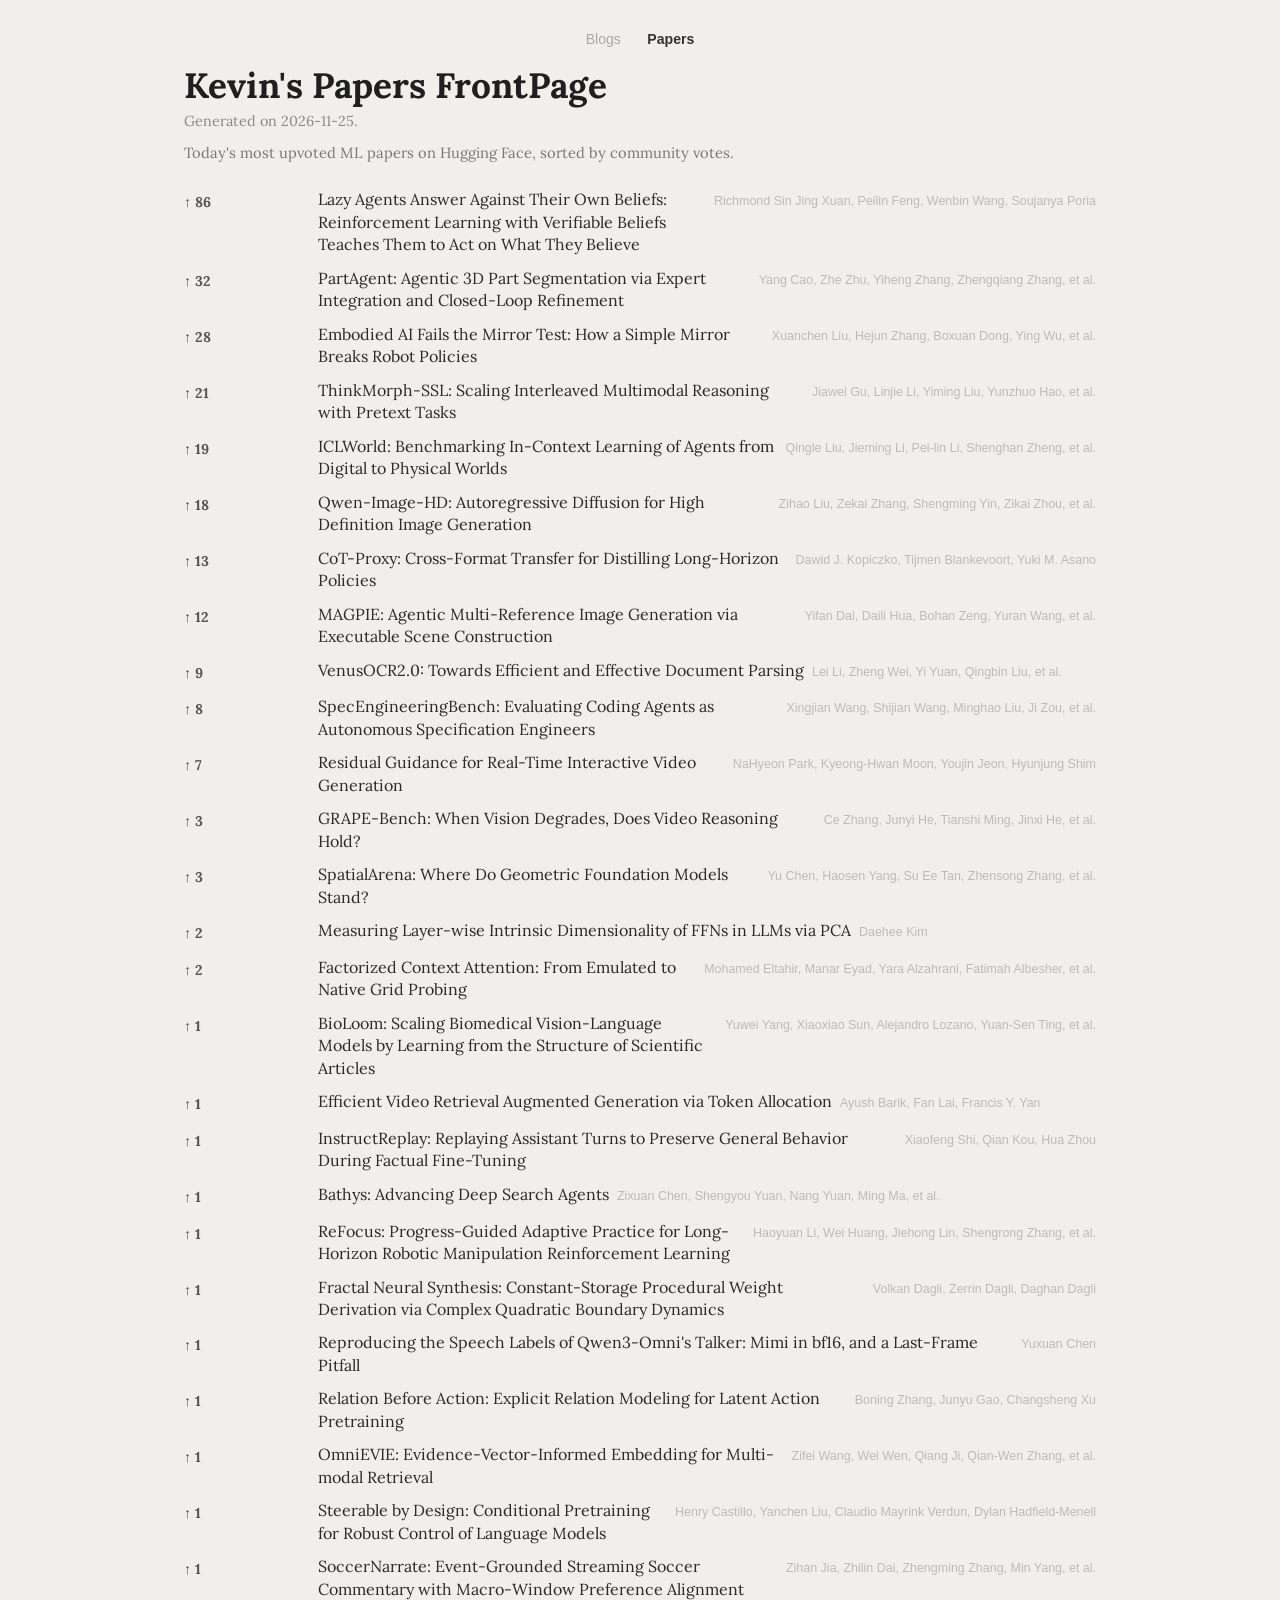
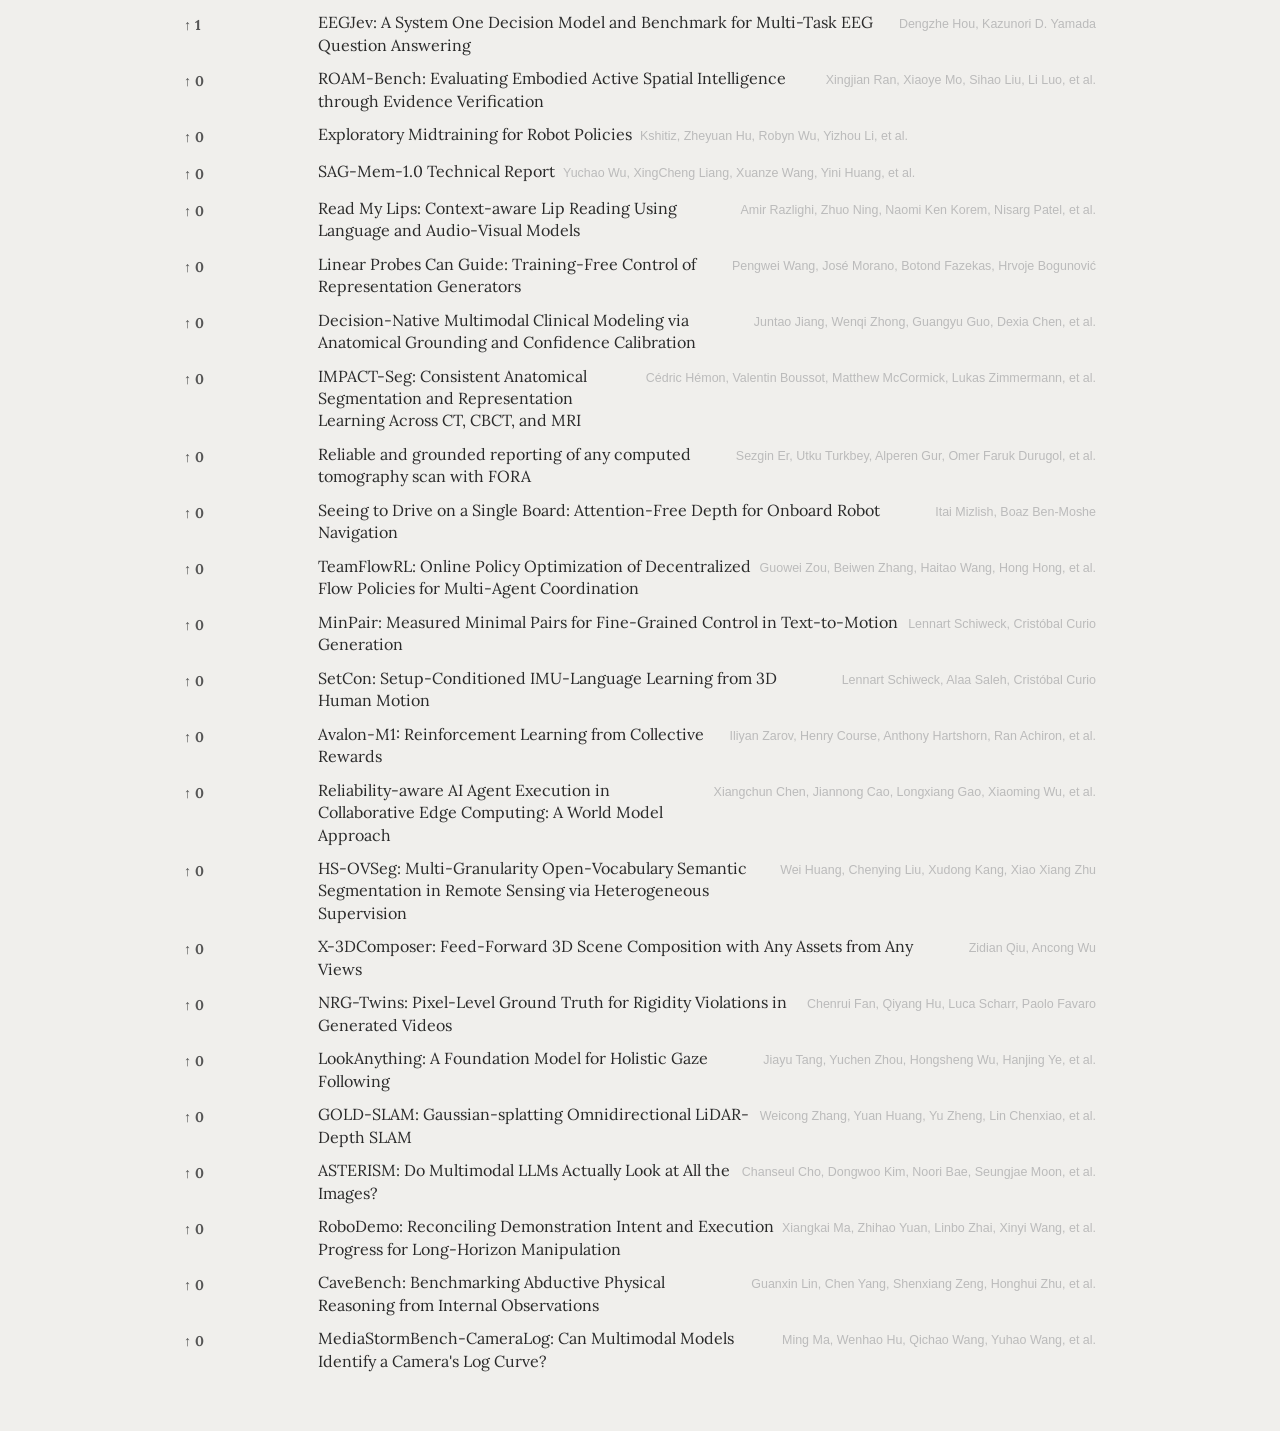
==== commit 09f7a6db: "chore: update feed [skip ci]" ====
--- a/papers.html
+++ b/papers.html
@@ -17,62 +17,42 @@
     <p class="description">Today&#x27;s most upvoted ML papers on Hugging Face, sorted by community votes.</p>
     <section>
       <div class="entry">
-        <div class="date">↑ 101</div>
-        <div class="content">
-          <details>
-            <summary>WorldLeague: Benchmarking Physical Agency<span class="feed-name">Xinyang Zhou, Qi Li, Xinchao Wang</span></summary>
-            <p class="summary">AI systems can now operate Blender, follow instructions in complex video games, and manipulate objects with robot arms. What range of physical goals can today&#x27;s AI systems achieve autonomously? Answering this question requires testing systems on tasks that demand different combinations of perception, memory, planning, and action. We introduce WorldLeague, a benchmark that compares AI systems on a…</p>
-            <p class="link-line"><a href="https://huggingface.co/papers/2611.30989">huggingface</a> &middot; <a href="https://arxiv.org/abs/2611.30989">arxiv</a></p>
-          </details>
-        </div>
-      </div>
-      <div class="entry">
-        <div class="date">↑ 90</div>
-        <div class="content">
-          <details>
-            <summary>Embo-Harness: Towards Understanding Frontier-Model-as-Policy Harness<span class="feed-name">Xiao-Ming Wu, Kang Liao, Yuexiao Ma, Taolin Zhang, et al.</span></summary>
-            <p class="summary">Frontier multimodal models exhibit extraordinary generalization in generating robot actions from observations and instructions, enabling a new paradigm in which they serve directly as policies within closed-loop robotic harnesses. However, the design principles of such harnesses, and the capabilities underlying their strong performance, remain unclear. We present Embo-Harness, a framework for…</p>
-            <p class="link-line"><a href="https://huggingface.co/papers/2611.31201">huggingface</a> &middot; <a href="https://arxiv.org/abs/2611.31201">arxiv</a></p>
-          </details>
-        </div>
-      </div>
-      <div class="entry">
-        <div class="date">↑ 55</div>
-        <div class="content">
-          <details>
-            <summary>WeMM-Ecom: Advancing Multimodal Content Understanding for WeChat E-Commerce<span class="feed-name">Binhui Xie, Jinmin Li, Haomiao Tang, Guangting Wang, et al.</span></summary>
-            <p class="summary">We present WeMM-Ecom, a family of multimodal large language models that deliver frontier e-commerce capabilities while achieving state-of-the-art general-purpose performance at their respective scales. The family spans five sizes, from a 0.8B dense model to a 35B mixture-of-experts model with 3B active parameters. Our training pipeline begins with two-stage continued pre-training that…</p>
-            <p class="link-line"><a href="https://huggingface.co/papers/2611.30662">huggingface</a> &middot; <a href="https://arxiv.org/abs/2611.30662">arxiv</a></p>
-          </details>
-        </div>
-      </div>
-      <div class="entry">
-        <div class="date">↑ 24</div>
-        <div class="content">
-          <details>
-            <summary>World Models as Native Latent Action Models<span class="feed-name">Qinyue Li, Weijie Qiao, Qingyi Tao, Zerui Gong, et al.</span></summary>
-            <p class="summary">Large and diverse video sources, such as egocentric human video and heterogeneous robot recordings, carry rich dynamics but come either without actions or without a shared action space. Latent action models (LAMs) can recover these dynamics, but they train their inverse- and forward-dynamics models (IDM, FDM) from scratch, trading off pixel reconstruction against latent capacity and accuracy.…</p>
-            <p class="link-line"><a href="https://huggingface.co/papers/2611.30898">huggingface</a> &middot; <a href="https://arxiv.org/abs/2611.30898">arxiv</a></p>
-          </details>
-        </div>
-      </div>
-      <div class="entry">
-        <div class="date">↑ 22</div>
-        <div class="content">
-          <details>
-            <summary>RUIBench: What Makes a Good Robot-Use Interface?<span class="feed-name">Yanzhe Chen, Zhijun Cao, Zechen Bai, Wenzheng Zeng, et al.</span></summary>
-            <p class="summary">Foundation models can reason about complex physical tasks, yet translating this intelligence into reliable robot execution remains challenging. We argue that a critical, often overlooked factor is the robot-use interface (RUI), which determines how agents express and execute physical actions. To systematically study its impact, we introduce RUIBench, comprising 30 manipulation tasks across five…</p>
-            <p class="link-line"><a href="https://huggingface.co/papers/2611.31115">huggingface</a> &middot; <a href="https://arxiv.org/abs/2611.31115">arxiv</a></p>
-          </details>
-        </div>
-      </div>
-      <div class="entry">
-        <div class="date">↑ 20</div>
-        <div class="content">
-          <details>
-            <summary>ViDiHand2: Unifying Video Diffusion Priors and Hand Geometry for 3D Hand Motion Reconstruction in the Wild<span class="feed-name">Yuxi Wang, Yufei Liu, Chengkai Jin, Qingyue Chen, et al.</span></summary>
-            <p class="summary">Learning robot manipulation from egocentric human videos requires accurate metric 3D hand motion. Recent methods leverage pretrained video diffusion model (VDM) priors to recover occluded hands directly from full-frame videos, but their appearance-based depth regression generalizes poorly to unseen cameras. In this work, we propose ViDiHand2, a geometry-driven framework that reformulates…</p>
-            <p class="link-line"><a href="https://huggingface.co/papers/2611.30597">huggingface</a> &middot; <a href="https://arxiv.org/abs/2611.30597">arxiv</a></p>
+        <div class="date">↑ 86</div>
+        <div class="content">
+          <details>
+            <summary>Lazy Agents Answer Against Their Own Beliefs: Reinforcement Learning with Verifiable Beliefs Teaches Them to Act on What They Believe<span class="feed-name">Richmond Sin Jing Xuan, Peilin Feng, Wenbin Wang, Soujanya Poria</span></summary>
+            <p class="summary">AI agents working on long tasks often commit to an answer before they have enough evidence, a behavior called laziness. In our evaluations, they frequently commit even while their stated belief still names several possible answers. An outcome reward at the end of the episode scores only the final answer, so it cannot teach the agent when to commit, because a lucky guess receives the same reward…</p>
+            <p class="link-line"><a href="https://huggingface.co/papers/2611.32884">huggingface</a> &middot; <a href="https://arxiv.org/abs/2611.32884">arxiv</a></p>
+          </details>
+        </div>
+      </div>
+      <div class="entry">
+        <div class="date">↑ 32</div>
+        <div class="content">
+          <details>
+            <summary>PartAgent: Agentic 3D Part Segmentation via Expert Integration and Closed-Loop Refinement<span class="feed-name">Yang Cao, Zhe Zhu, Yiheng Zhang, Zhengqiang Zhang, et al.</span></summary>
+            <p class="summary">Segmenting a 3D object into semantically meaningful parts requires joint reasoning about geometric structure and semantic context. Pretrained 3D experts provide spatially grounded region proposals, while 2D experts provide semantic cues for identifying object parts. The challenge is to integrate these complementary capabilities into a framework that can both produce meaningful part segmentations…</p>
+            <p class="link-line"><a href="https://huggingface.co/papers/2611.32554">huggingface</a> &middot; <a href="https://arxiv.org/abs/2611.32554">arxiv</a></p>
+          </details>
+        </div>
+      </div>
+      <div class="entry">
+        <div class="date">↑ 28</div>
+        <div class="content">
+          <details>
+            <summary>Embodied AI Fails the Mirror Test: How a Simple Mirror Breaks Robot Policies<span class="feed-name">Xuanchen Liu, Hejun Zhang, Boxuan Dong, Ying Wu, et al.</span></summary>
+            <p class="summary">Can a simple mirror expose the limitations of today&#x27;s robotic manipulation policies? Inspired by the mirror self-recognition test in animal cognition, we investigate whether robot policies can reliably manipulate physical objects in scenes containing their reflections. We introduce RoboDojo-Mirror, a benchmark built on RoboDojo that preserves task objectives, success criteria, and policy…</p>
+            <p class="link-line"><a href="https://huggingface.co/papers/2611.33010">huggingface</a> &middot; <a href="https://arxiv.org/abs/2611.33010">arxiv</a></p>
+          </details>
+        </div>
+      </div>
+      <div class="entry">
+        <div class="date">↑ 21</div>
+        <div class="content">
+          <details>
+            <summary>ThinkMorph-SSL: Scaling Interleaved Multimodal Reasoning with Pretext Tasks<span class="feed-name">Jiawei Gu, Linjie Li, Yiming Liu, Yunzhuo Hao, et al.</span></summary>
+            <p class="summary">People reason with pictures as well as words. Interleaved multimodal reasoning gives models a similar way to solve problems by creating intermediate images and using them to guide further reasoning. Training models with this ability usually relies on task-specific demonstrations, which are difficult to collect. We introduce ThinkMorph-SSL, a two-stage training recipe that uses images themselves…</p>
+            <p class="link-line"><a href="https://huggingface.co/papers/2611.32183">huggingface</a> &middot; <a href="https://arxiv.org/abs/2611.32183">arxiv</a></p>
           </details>
         </div>
       </div>
@@ -80,9 +60,19 @@
         <div class="date">↑ 19</div>
         <div class="content">
           <details>
-            <summary>Nemotron-Labs-VisualCreation: Pixel as Code for Agentic Visual Creation<span class="feed-name">Guo Chen, Fuxiao Liu, Haoqin Tu, Yiyang Zhou, et al.</span></summary>
-            <p class="summary">Visual creation demands expressive imagery together with precise control over text, layout, and structure. We introduce Nemotron-Labs-VisualCreation, an agentic framework that connects these capabilities through Pixel as Code. Raster images are represented by learned discrete visual tokens, while structured artifacts use explicit programs. A shared generation-and-rendering interface connects…</p>
-            <p class="link-line"><a href="https://huggingface.co/papers/2611.31358">huggingface</a> &middot; <a href="https://arxiv.org/abs/2611.31358">arxiv</a></p>
+            <summary>ICLWorld: Benchmarking In-Context Learning of Agents from Digital to Physical Worlds<span class="feed-name">Qingle Liu, Jieming Li, Pei-lin Li, Shenghan Zheng, et al.</span></summary>
+            <p class="summary">In-context learning (ICL) lets agents acquire new rules from context and adapt to user-specific requirements at inference time. The same frontier agents now operate both computers and robots, yet their ICL remains insufficiently assessed: existing benchmarks are largely offline, rely on text or static images, and risk training-data contamination, while robot evaluations are limited to…</p>
+            <p class="link-line"><a href="https://huggingface.co/papers/2611.32649">huggingface</a> &middot; <a href="https://arxiv.org/abs/2611.32649">arxiv</a></p>
+          </details>
+        </div>
+      </div>
+      <div class="entry">
+        <div class="date">↑ 18</div>
+        <div class="content">
+          <details>
+            <summary>Qwen-Image-HD: Autoregressive Diffusion for High Definition Image Generation<span class="feed-name">Zihao Liu, Zekai Zhang, Shengming Yin, Zikai Zhou, et al.</span></summary>
+            <p class="summary">Fine-tuning a generator on a complete high-resolution canvas requires long image sequences and substantial computation, yet local regions can still exhibit unnatural repetitive stripes when training resources are limited. We introduce Qwen-Image-HD, which adapts Qwen-Image 2.0 to high-resolution synthesis through local training and blockwise autoregressive generation. Each prediction covers a…</p>
+            <p class="link-line"><a href="https://huggingface.co/papers/2611.32736">huggingface</a> &middot; <a href="https://arxiv.org/abs/2611.32736">arxiv</a></p>
           </details>
         </div>
       </div>
@@ -90,49 +80,29 @@
         <div class="date">↑ 13</div>
         <div class="content">
           <details>
-            <summary>DexDuet: Learning Contact-Preserving Bimanual Dexterity from Human Demonstrations<span class="feed-name">Haoran Zhang, Haokai Ding, Han Zhou, Zuxing Lu, et al.</span></summary>
-            <p class="summary">Human demonstrations provide a rich source of bimanual dexterous skills, yet transferring them to robot hands remains challenging. Existing methods primarily optimize object trajectory tracking, often overlooking how human hands interact with the object. Even with accurate tracking, robots may contact incorrect object parts or slide their fingers, resulting in unstable manipulation. We present…</p>
-            <p class="link-line"><a href="https://huggingface.co/papers/2611.30495">huggingface</a> &middot; <a href="https://arxiv.org/abs/2611.30495">arxiv</a></p>
-          </details>
-        </div>
-      </div>
-      <div class="entry">
-        <div class="date">↑ 11</div>
-        <div class="content">
-          <details>
-            <summary>ToolSmith: An Automatic Tool-Generation Framework for Multimodal Search Agents<span class="feed-name">Rui Sun, Junhua Huang, Luca Zancato, Md Mofijul Islam, et al.</span></summary>
-            <p class="summary">Recent multimodal search agents use reasoning, vision, and live web search across many turns to answer questions beyond parametric knowledge by orchestrating a small library of hand-crafted search and visual tools. However, the library is laborious to create and maintain, and frozen when new query types, evidence formats, and failure modes are encountered in the wild. Human practitioners, by…</p>
-            <p class="link-line"><a href="https://huggingface.co/papers/2611.31198">huggingface</a> &middot; <a href="https://arxiv.org/abs/2611.31198">arxiv</a></p>
-          </details>
-        </div>
-      </div>
-      <div class="entry">
-        <div class="date">↑ 10</div>
-        <div class="content">
-          <details>
-            <summary>Attention Latent Feedback<span class="feed-name">Xuyuan Xiong, Siyu Chen, Mengzhao Chen, Yue Su, et al.</span></summary>
-            <p class="summary">During autoregressive decoding, the deeper representations of the previous token have already been computed, yet shallow layers at the current token cannot read them directly because standard self-attention connects positions only at the same depth. We introduce Attention Latent Feedback (ALF), an architecture that allows every sublayer to attend to the outputs of the deeper layers at the…</p>
-            <p class="link-line"><a href="https://huggingface.co/papers/2611.31154">huggingface</a> &middot; <a href="https://arxiv.org/abs/2611.31154">arxiv</a></p>
-          </details>
-        </div>
-      </div>
-      <div class="entry">
-        <div class="date">↑ 10</div>
-        <div class="content">
-          <details>
-            <summary>Can Latent Reasoning Drive LLM Outputs Without a Trace?<span class="feed-name">Tomer Ashuach, Zorik Gekhman, Avi Caciularu, Ori Ram, et al.</span></summary>
-            <p class="summary">LLMs typically solve complex tasks with chain-of-thought (CoT) reasoning, which is also the main tool for monitoring them for misaligned behavior. However, standard transformers can also solve tasks with complete latent reasoning (CLR), carrying out the whole task internally and outputting only the final answer. Theory bounds the depth of CLR, the number of sequential steps it can carry out, and…</p>
-            <p class="link-line"><a href="https://huggingface.co/papers/2611.31015">huggingface</a> &middot; <a href="https://arxiv.org/abs/2611.31015">arxiv</a></p>
-          </details>
-        </div>
-      </div>
-      <div class="entry">
-        <div class="date">↑ 10</div>
-        <div class="content">
-          <details>
-            <summary>HIVE-Bench: Evaluating Patch-Level Visual Representations for Egocentric Robot Manipulation<span class="feed-name">Qiwei Liang, Zhengtu Liang, Minghao Lai, Yikeng Chen, et al.</span></summary>
-            <p class="summary">Pretrained vision is a common start for robot learning, but most comparisons still score one pooled vector from a third-person image. Bimanual policies instead read dense patch tokens from cameras on the robot. We introduce HIVE-Bench: one shared flow-matching policy reads 20 encoders from seven families on 24 egocentric bimanual tasks, across adaptation, task sharing, and sweeps of data, model…</p>
-            <p class="link-line"><a href="https://huggingface.co/papers/2611.30813">huggingface</a> &middot; <a href="https://arxiv.org/abs/2611.30813">arxiv</a></p>
+            <summary>CoT-Proxy: Cross-Format Transfer for Distilling Long-Horizon Policies<span class="feed-name">Dawid J. Kopiczko, Tijmen Blankevoort, Yuki M. Asano</span></summary>
+            <p class="summary">Reasoning models become long-horizon agents through reinforcement learning or, more cheaply, through fine-tuning on a stronger teacher&#x27;s trajectories, which contain the teacher&#x27;s chain-of-thought as well as its actions. The standard fine-tuning approach imitates both, yet the strongest teachers are closed models whose chain-of-thought is hidden behind an API. We show that the chain-of-thought can…</p>
+            <p class="link-line"><a href="https://huggingface.co/papers/2611.33148">huggingface</a> &middot; <a href="https://arxiv.org/abs/2611.33148">arxiv</a></p>
+          </details>
+        </div>
+      </div>
+      <div class="entry">
+        <div class="date">↑ 12</div>
+        <div class="content">
+          <details>
+            <summary>MAGPIE: Agentic Multi-Reference Image Generation via Executable Scene Construction<span class="feed-name">Yifan Dai, Daili Hua, Bohan Zeng, Yuran Wang, et al.</span></summary>
+            <p class="summary">Multi-reference image generation requires a model to preserve the appearance of selected subjects while arranging them according to an instruction. Despite recent progress in reference-based generation and compositional control, reliably organizing selected subjects into the intended scene remains challenging. Although existing methods provide various forms of compositional guidance, the planned…</p>
+            <p class="link-line"><a href="https://huggingface.co/papers/2611.32462">huggingface</a> &middot; <a href="https://arxiv.org/abs/2611.32462">arxiv</a></p>
+          </details>
+        </div>
+      </div>
+      <div class="entry">
+        <div class="date">↑ 9</div>
+        <div class="content">
+          <details>
+            <summary>VenusOCR2.0: Towards Efficient and Effective Document Parsing<span class="feed-name">Lei Li, Zheng Wei, Yi Yuan, Qingbin Liu, et al.</span></summary>
+            <p class="summary">We present VenusOCR2.0, a compact 1B-parameter vision-language recognizer designed for both high-accuracy and high-throughput document parsing across text, tables, and formulas. To continuously improve recognition quality without self-training collapse, we build a bounded recursive self-improvement (RSI) data engine where the model acts strictly as a weakness probe, while external multi-expert…</p>
+            <p class="link-line"><a href="https://huggingface.co/papers/2611.32617">huggingface</a> &middot; <a href="https://arxiv.org/abs/2611.32617">arxiv</a></p>
           </details>
         </div>
       </div>
@@ -140,19 +110,9 @@
         <div class="date">↑ 8</div>
         <div class="content">
           <details>
-            <summary>WorldLatent: A Unified 4D Latent Space for World Perception and Generation<span class="feed-name">Jingxi Chen, Yujia Chen, Cornelia Fermuller, Yiannis Aloimonos, et al.</span></summary>
-            <p class="summary">Generative Pre-Training (GPT) represents a profound milestone in natural language processing, serving as the foundation for most of today&#x27;s state-of-the-art large language models. By casting diverse understanding and generation problems into a shared token representation, GPT enables a single architecture and unified optimization loop to master heterogeneous tasks across massive corpora, giving…</p>
-            <p class="link-line"><a href="https://huggingface.co/papers/2611.31209">huggingface</a> &middot; <a href="https://arxiv.org/abs/2611.31209">arxiv</a></p>
-          </details>
-        </div>
-      </div>
-      <div class="entry">
-        <div class="date">↑ 8</div>
-        <div class="content">
-          <details>
-            <summary>A Pipeline-Parallel System for Depth-Recurrent Models<span class="feed-name">Yunjia Xi, Jiarui Qin, Di Yin, Xing Sun</span></summary>
-            <p class="summary">Depth-recurrent (Looped) models raise effective depth by applying a shared stack of blocks several times. Scaling them usually requires pipeline parallelism, but commonly used interleaved 1F1B is drawn for an acyclic stage graph in which each micro-batch enters each stage once. Once that stack is split across stages, the same stage is visited several times on one micro-batch and later stages feed…</p>
-            <p class="link-line"><a href="https://huggingface.co/papers/2611.30581">huggingface</a> &middot; <a href="https://arxiv.org/abs/2611.30581">arxiv</a></p>
+            <summary>SpecEngineeringBench: Evaluating Coding Agents as Autonomous Specification Engineers<span class="feed-name">Xingjian Wang, Shijian Wang, Minghao Liu, Ji Zou, et al.</span></summary>
+            <p class="summary">Autonomous specification engineering requires coding agents to translate functional requirements into executable tests and use the results to discover and validate defects. However, existing benchmarks evaluate coding agents on explicitly specified test generation tasks, commonly providing an issue description, a designated test entry point, or files to inspect, leaving the ability to determine…</p>
+            <p class="link-line"><a href="https://huggingface.co/papers/2611.32973">huggingface</a> &middot; <a href="https://arxiv.org/abs/2611.32973">arxiv</a></p>
           </details>
         </div>
       </div>
@@ -160,49 +120,9 @@
         <div class="date">↑ 7</div>
         <div class="content">
           <details>
-            <summary>WeaveVLA: 3D Relational Grounding for Vision-Language-Action Models<span class="feed-name">Zien Wang, Yuhao Pan, Yunfeng Fan, Nan Cheng, et al.</span></summary>
-            <p class="summary">Vision-language-action (VLA) models leverage pretrained vision-language representations for instruction-conditioned robot control, yet their understanding of task-relevant 3D relations and how these relations evolve during manipulation remains largely implicit. To address this challenge, we introduce WeaveVLA, a framework that enhances VLA action generation by explicitly modeling task-relevant…</p>
-            <p class="link-line"><a href="https://huggingface.co/papers/2611.31126">huggingface</a> &middot; <a href="https://arxiv.org/abs/2611.31126">arxiv</a></p>
-          </details>
-        </div>
-      </div>
-      <div class="entry">
-        <div class="date">↑ 7</div>
-        <div class="content">
-          <details>
-            <summary>GameDojo: Benchmarking Real-Time Interactive Agents in Video Games<span class="feed-name">Kuan Zhang, Zhihao Yang, Yukun Chen, Xingyilang Yin, et al.</span></summary>
-            <p class="summary">Interactive intelligence requires agents to act on observations and adapt to the consequences of actions. Studying these abilities calls for diverse, challenging tasks under controlled conditions. We introduce GameDojo, a controllable interactive gameplay benchmark of 120 boss encounters across 20 games for evaluating model capabilities, learning algorithms, and agent harnesses. Coding agents…</p>
-            <p class="link-line"><a href="https://huggingface.co/papers/2611.30771">huggingface</a> &middot; <a href="https://arxiv.org/abs/2611.30771">arxiv</a></p>
-          </details>
-        </div>
-      </div>
-      <div class="entry">
-        <div class="date">↑ 6</div>
-        <div class="content">
-          <details>
-            <summary>Unlocking the Power of Loops in Pretrained LLMs with Loop Residuals<span class="feed-name">Xuanlei Zhao, Hailun Xu, Kai Wang, Yang Luo, et al.</span></summary>
-            <p class="summary">Looped Transformers iterate a shared block of layers to increase computation without adding parameters, offering stronger performance and test-time scaling. However, this power has so far required training from scratch and yielded only modest gains for LLMs. Finetuning existing models into loops is far cheaper, yet also brings only marginal gains over SFT. We propose LoopRes, an effective,…</p>
-            <p class="link-line"><a href="https://huggingface.co/papers/2611.31094">huggingface</a> &middot; <a href="https://arxiv.org/abs/2611.31094">arxiv</a></p>
-          </details>
-        </div>
-      </div>
-      <div class="entry">
-        <div class="date">↑ 5</div>
-        <div class="content">
-          <details>
-            <summary>Distill the Correction, Not the Rewrite: Hindsight Twins for Self-Improving Text-to-Image Models<span class="feed-name">Jiaze Li, Jingyang Chen, Wenhao Zhao, Haoran Xu, et al.</span></summary>
-            <p class="summary">Text-to-image models can learn from their own mistakes by distilling a self-teacher conditioned on a vision-language critic&#x27;s revised prompt. However, such self-teachers barely improve alignment, and both they and their hindsight-contrast variants absorb the critic&#x27;s unintended additions to the scene, such as lighting or scenery. We attribute this to two factors: (1) the prompt already specifies…</p>
-            <p class="link-line"><a href="https://huggingface.co/papers/2611.31048">huggingface</a> &middot; <a href="https://arxiv.org/abs/2611.31048">arxiv</a></p>
-          </details>
-        </div>
-      </div>
-      <div class="entry">
-        <div class="date">↑ 4</div>
-        <div class="content">
-          <details>
-            <summary>Write, Evolve, Read: Streaming Cameras into a Persistent World State for 4D Occupancy Forecasting<span class="feed-name">ZiAn Wang, Tianyi Wang, Zhihao Chen, Manni Cui, et al.</span></summary>
-            <p class="summary">4D occupancy forecasting predicts the 3D semantic occupancy of a driving scene seconds ahead. Over a few seconds, the scene changes little while the vehicle moves, so most of the space ahead has already been seen. Sorting the future into unchanged, changed, and unseen space, we find that current camera-based world models fall short on the unchanged part: they fail to hold on to what they have…</p>
-            <p class="link-line"><a href="https://huggingface.co/papers/2611.30573">huggingface</a> &middot; <a href="https://arxiv.org/abs/2611.30573">arxiv</a></p>
+            <summary>Residual Guidance for Real-Time Interactive Video Generation<span class="feed-name">NaHyeon Park, Kyeong-Hwan Moon, Youjin Jeon, Hyunjung Shim</span></summary>
+            <p class="summary">Real-time interactive video generation allows users to change the prompt during generation to steer the evolving video. However, existing streaming models, which generate videos chunk by chunk, often keep following the previous prompt after a switch. We trace this failure to context inertia, where the previous chunk acts as a strong prior that suppresses the new prompt. Furthermore, we find that…</p>
+            <p class="link-line"><a href="https://huggingface.co/papers/2611.32820">huggingface</a> &middot; <a href="https://arxiv.org/abs/2611.32820">arxiv</a></p>
           </details>
         </div>
       </div>
@@ -210,9 +130,9 @@
         <div class="date">↑ 3</div>
         <div class="content">
           <details>
-            <summary>Real2Worlds2Real: Scaling Self-Improving Agentic Real2Sim2Real for Robot Manipulation<span class="feed-name">Jinzhong Gu, Jiakai Chen, Xinyi Cao, Yan Shen, et al.</span></summary>
-            <p class="summary">Scaling robot manipulation learning remains challenging due to the high cost of collecting real-world interaction data. Real-to-Sim-to-Real (Real2Sim2Real) offers a promising route by enabling policy learning in simulation grounded in real-world observations, yet scaling this paradigm across diverse tasks and physical interactions remains difficult. We introduce Real2Worlds2Real, a self-improving…</p>
-            <p class="link-line"><a href="https://huggingface.co/papers/2611.31098">huggingface</a> &middot; <a href="https://arxiv.org/abs/2611.31098">arxiv</a></p>
+            <summary>GRAPE-Bench: When Vision Degrades, Does Video Reasoning Hold?<span class="feed-name">Ce Zhang, Junyi He, Tianshi Ming, Jinxi He, et al.</span></summary>
+            <p class="summary">Despite strong performance on standard benchmarks, video reasoning models remain vulnerable to visual degradation, raising concerns about their reliability in safety-critical scenarios. Existing benchmarks address this concern in part by simulating visual degradation or probing model reasoning with challenging questions, leaving open how well models handle naturally degraded video and whether…</p>
+            <p class="link-line"><a href="https://huggingface.co/papers/2611.33020">huggingface</a> &middot; <a href="https://arxiv.org/abs/2611.33020">arxiv</a></p>
           </details>
         </div>
       </div>
@@ -220,39 +140,9 @@
         <div class="date">↑ 3</div>
         <div class="content">
           <details>
-            <summary>ReWeave: Emergent Physical Task Topologies for Embodied Harness Optimization and Cross-Task Meta-Distillation<span class="feed-name">Yicheng Xu, Wencan Jiang, Zihao Zhu, Keru Zhou, et al.</span></summary>
-            <p class="summary">Long-horizon embodied tasks involve physical dependencies that may only become clear through interaction. As task understanding deepens, past trials can reveal new information for adaptation and transfer. However, coarse progress feedback cannot identify which physical preconditions held, leaving search unguided, while task-specific optimization easily overfits to individual scenes, making…</p>
-            <p class="link-line"><a href="https://huggingface.co/papers/2611.31053">huggingface</a> &middot; <a href="https://arxiv.org/abs/2611.31053">arxiv</a></p>
-          </details>
-        </div>
-      </div>
-      <div class="entry">
-        <div class="date">↑ 3</div>
-        <div class="content">
-          <details>
-            <summary>GlanceNav: Efficient Vision-and-Language Navigation with Streaming Memory and Counterfactual Rewind<span class="feed-name">Anh Dao, Quan-Dung Pham, Danh Vinh Le, Tuyen Pham Le, et al.</span></summary>
-            <p class="summary">Multimodal large language models (MLLMs) have become strong policies for vision-and-language navigation (VLN). However, most of them encode a sample of past frames again at every decision and are trained on isolated decisions, so computation is redundant and the usable history is short. They also learn from their own mistakes through outcome rewards that give one scalar to a whole episode. We ask…</p>
-            <p class="link-line"><a href="https://huggingface.co/papers/2611.30900">huggingface</a> &middot; <a href="https://arxiv.org/abs/2611.30900">arxiv</a></p>
-          </details>
-        </div>
-      </div>
-      <div class="entry">
-        <div class="date">↑ 3</div>
-        <div class="content">
-          <details>
-            <summary>Rewirable Circuits in Transformers with Loom Attention<span class="feed-name">Da Xiao, Qingye Meng, Shengping Li, Xingyuan Yuan</span></summary>
-            <p class="summary">We propose loom attention, which allows a Transformer to dynamically rewire its circuits at every token by interweaving a head&#x27;s vertical attention over the outputs of earlier heads (to obtain its query, key and value) with its horizontal attention over tokens. We instantiate vertical attention efficiently with normalized and gated linear attention over a per-token matrix memory, which stores the…</p>
-            <p class="link-line"><a href="https://huggingface.co/papers/2611.30634">huggingface</a> &middot; <a href="https://arxiv.org/abs/2611.30634">arxiv</a></p>
-          </details>
-        </div>
-      </div>
-      <div class="entry">
-        <div class="date">↑ 3</div>
-        <div class="content">
-          <details>
-            <summary>From Rewarding What Models Say to How They Think: Attention Process Reward Model for LLM Reinforcement Learning<span class="feed-name">Kairong Han, Nuanqiao Shan, Ziyu Zhao, Xinpeng Dong, et al.</span></summary>
-            <p class="summary">Reinforcement learning (RL) has become an important component in large language models (LLMs). However, existing RL approaches focus on final outputs or textual solution trajectories, leading to coarse-grained rewards and unreliable reasoning. Such paradigms focus mainly on what the model outputs while overlooking how the model internally reasons. Therefore, can we reward how a model thinks…</p>
-            <p class="link-line"><a href="https://huggingface.co/papers/2611.30627">huggingface</a> &middot; <a href="https://arxiv.org/abs/2611.30627">arxiv</a></p>
+            <summary>SpatialArena: Where Do Geometric Foundation Models Stand?<span class="feed-name">Yu Chen, Haosen Yang, Su Ee Tan, Zhensong Zhang, et al.</span></summary>
+            <p class="summary">3D perception is shifting from task-specific pipelines to geometric foundation models: monocular depth networks, feed-forward 3D/4D reconstruction models, and vision--language models that predict geometry. However, their progress cannot be measured reliably. Published numbers are not comparable, because every paper samples frames, sets resolutions, and selects test splits differently. They are…</p>
+            <p class="link-line"><a href="https://huggingface.co/papers/2611.32816">huggingface</a> &middot; <a href="https://arxiv.org/abs/2611.32816">arxiv</a></p>
           </details>
         </div>
       </div>
@@ -260,259 +150,369 @@
         <div class="date">↑ 2</div>
         <div class="content">
           <details>
-            <summary>Self-Supervised Dataset Distillation via Mutual Information Maximization<span class="feed-name">Mohammad Hossein Moslemi, Mahdi Beitollahi, Zhimin Mei, Jiale Cai, et al.</span></summary>
-            <p class="summary">Dataset distillation (DD) aims to compress a large dataset into a small synthetic one that remains effective for training neural networks. Despite its success in supervised learning, DD remains underexplored in self-supervised learning (SSL), where distilled data must preserve the information needed to learn representations that remain consistent across augmentations. To bridge this gap, we…</p>
-            <p class="link-line"><a href="https://huggingface.co/papers/2611.31225">huggingface</a> &middot; <a href="https://arxiv.org/abs/2611.31225">arxiv</a></p>
-          </details>
-        </div>
-      </div>
-      <div class="entry">
-        <div class="date">↑ 1</div>
-        <div class="content">
-          <details>
-            <summary>Lyris: Layout-Guided Long Video Generation with Persistent 3D Memory<span class="feed-name">Chen Wang, Jiahui Huang, Riccardo de Lutio, Alex Trevithick, et al.</span></summary>
-            <p class="summary">Exploring a scene from as little as a single photo requires generating a long, camera-controlled walkthrough that extends far beyond what was captured, yet remains consistent upon return. Memory-based video generation methods preserve what they have already seen, but have no anchor beyond it, where the camera drifts from its path and a text prompt can name objects but not place them.…</p>
-            <p class="link-line"><a href="https://huggingface.co/papers/2611.31239">huggingface</a> &middot; <a href="https://arxiv.org/abs/2611.31239">arxiv</a></p>
-          </details>
-        </div>
-      </div>
-      <div class="entry">
-        <div class="date">↑ 1</div>
-        <div class="content">
-          <details>
-            <summary>Let Vision-Language Models Generate Images through Their Representations<span class="feed-name">JB Kim, Byungwoo Jeon, Kyungmin Lee, Hyeonmo Kang, et al.</span></summary>
-            <p class="summary">Recent unified multimodal models aim to combine visual understanding and generation within a single model, yet effectively integrating the two capabilities remains challenging. Leveraging pretrained vision-language models offers a way to build on already learned multimodal knowledge, but making this knowledge effectively accessible to visual generation remains nontrivial. We find that a central…</p>
-            <p class="link-line"><a href="https://huggingface.co/papers/2611.31237">huggingface</a> &middot; <a href="https://arxiv.org/abs/2611.31237">arxiv</a></p>
-          </details>
-        </div>
-      </div>
-      <div class="entry">
-        <div class="date">↑ 1</div>
-        <div class="content">
-          <details>
-            <summary>Speak When You See It: Proactive Task Assistants Should Wait for Evidence, Not the Clock<span class="feed-name">Bohe Chen</span></summary>
-            <p class="summary">Proactive assistants that guide people through physical tasks must decide, every few seconds, whether a step is complete and whether a mistake has occurred. We find that two benchmarks for this task largely reward knowing when rather than seeing what: a timer that never looks at the video, raising an alarm at 25 s and confirming each step at 30 s, reaches a mistake F1 of 0.373 on Ego-MC-Bench,…</p>
-            <p class="link-line"><a href="https://huggingface.co/papers/2611.30895">huggingface</a> &middot; <a href="https://arxiv.org/abs/2611.30895">arxiv</a></p>
-          </details>
-        </div>
-      </div>
-      <div class="entry">
-        <div class="date">↑ 1</div>
-        <div class="content">
-          <details>
-            <summary>LiveAudio: From Bidirectional to Autoregressive Diffusion for Real-Time Streaming Video-to-Audio Generation<span class="feed-name">Yuxuan Jiang, Zehua Chen, Yusheng Dai, Andong Wang, et al.</span></summary>
-            <p class="summary">Video-to-audio generation synthesizes sound that matches a video in content and timing, with applications ranging from film post-production to live streaming, games and interactive world models. Interactive applications receive video continuously and need the sound to follow it in real time, yet most existing video-to-audio models are bidirectional and must observe an entire clip before producing…</p>
-            <p class="link-line"><a href="https://huggingface.co/papers/2611.30714">huggingface</a> &middot; <a href="https://arxiv.org/abs/2611.30714">arxiv</a></p>
-          </details>
-        </div>
-      </div>
-      <div class="entry">
-        <div class="date">↑ 1</div>
-        <div class="content">
-          <details>
-            <summary>SWEEP-Bench: Do Embodied Policies Act on the Speed They See?<span class="feed-name">Hiroaki Honda, Koya Sakamoto, Shu Morikuni, Yusuke Iwasawa, et al.</span></summary>
-            <p class="summary">Robot policies must adapt to the speed of moving objects, yet existing benchmarks rarely measure this ability across diverse tasks and speeds. We introduce SWEEP-Bench, a simulation benchmark with 80 conveyor-belt manipulation tasks spanning 16 skill categories, each evaluated at 13 belt speeds (0.10-0.40 m/s). Objects are transported through physical contact with a visibly moving belt. Each task…</p>
-            <p class="link-line"><a href="https://huggingface.co/papers/2611.30637">huggingface</a> &middot; <a href="https://arxiv.org/abs/2611.30637">arxiv</a></p>
-          </details>
-        </div>
-      </div>
-      <div class="entry">
-        <div class="date">↑ 1</div>
-        <div class="content">
-          <details>
-            <summary>Does the Mixer Matter ? Paired-Seed Ablations of Tiny Bilingual Language Models<span class="feed-name">Ayoub Kirouane</span></summary>
-            <p class="summary">We report paired-seed architecture ablations from the development of Sophea Artemis, our in-house Greek-English model family. Every arm trains on the same 3B targets with a shared tokenizer and recipe; models range from 54M to 759M total parameters and roughly 54M to 124M active parameters. The main finding is that, at this tiny scale, stored capacity matters far more than mixer design. On a…</p>
-            <p class="link-line"><a href="https://huggingface.co/papers/2611.30623">huggingface</a> &middot; <a href="https://arxiv.org/abs/2611.30623">arxiv</a></p>
-          </details>
-        </div>
-      </div>
-      <div class="entry">
-        <div class="date">↑ 0</div>
-        <div class="content">
-          <details>
-            <summary>AdProducer: Towards Agentic Advertising Video Generation<span class="feed-name">Kunyang Li, Chaoyang Wang, Mubarak Shah, Yuzhang Shang</span></summary>
-            <p class="summary">Recent advances in video generation have made automated advertising production increasingly feasible. However, an effective advertisement must faithfully represent the product and communicate its selling points through compelling visual storytelling, which requires more than visual synthesis: it calls for deeper product understanding and strategic decisions about how to present product value.…</p>
-            <p class="link-line"><a href="https://huggingface.co/papers/2611.31466">huggingface</a> &middot; <a href="https://arxiv.org/abs/2611.31466">arxiv</a></p>
-          </details>
-        </div>
-      </div>
-      <div class="entry">
-        <div class="date">↑ 0</div>
-        <div class="content">
-          <details>
-            <summary>Pruning Autonomous Driving VLAs: What to Preserve for Reasoning and Action<span class="feed-name">Seongchan Kim, Soowon Son, Sangoh Kim, Hyunah Ko, et al.</span></summary>
-            <p class="summary">Reasoning vision-language-action (VLA) models for autonomous driving use chain-of-thought (CoT) reasoning to guide action generation, but incur substantial memory and computational costs. We study structured pruning for these models, focusing on preserving both scene understanding and trajectory prediction. Our analysis of Taylor importance in Alpamayo-1.5-10B shows that reasoning and trajectory…</p>
-            <p class="link-line"><a href="https://huggingface.co/papers/2611.31240">huggingface</a> &middot; <a href="https://arxiv.org/abs/2611.31240">arxiv</a></p>
-          </details>
-        </div>
-      </div>
-      <div class="entry">
-        <div class="date">↑ 0</div>
-        <div class="content">
-          <details>
-            <summary>Seeking in Space: Benchmarking Purposeful Active Exploration of Vision-Language Models for Spatial Reasoning<span class="feed-name">Xiwei Liu, Yulong Li, Xuhui Li, Xinlin Zhuang, et al.</span></summary>
-            <p class="summary">Humans explore unfamiliar spaces with purpose, deciding where to look until they have gathered the evidence a spatial question requires. However, can vision-language models (VLMs), which reason increasingly well over curated images and videos, also seek in space when the evidence is not handed to them? We present ActSpace-Bench, a benchmark of 994 questions across 234 exploration episodes in 72…</p>
-            <p class="link-line"><a href="https://huggingface.co/papers/2611.31215">huggingface</a> &middot; <a href="https://arxiv.org/abs/2611.31215">arxiv</a></p>
-          </details>
-        </div>
-      </div>
-      <div class="entry">
-        <div class="date">↑ 0</div>
-        <div class="content">
-          <details>
-            <summary>ACAP: Asynchronous Coding Agents for Efficient Robot Control<span class="feed-name">Zexin He, Rui Li, Yushi Lan, Chengkai Jin, et al.</span></summary>
-            <p class="summary">Coding agents can construct and revise robot behavior during execution, but using one agent for the whole robot can delay otherwise independent work. We introduce Asynchronous Coding Agents as Policy (ACAP), an asynchronous framework that organizes one robot as a team of persistent agents. Each member reasons and acts for a configurable control group, such as an arm with its gripper or the torso…</p>
-            <p class="link-line"><a href="https://huggingface.co/papers/2611.31205">huggingface</a> &middot; <a href="https://arxiv.org/abs/2611.31205">arxiv</a></p>
-          </details>
-        </div>
-      </div>
-      <div class="entry">
-        <div class="date">↑ 0</div>
-        <div class="content">
-          <details>
-            <summary>On-Policy Codec Distillation for Efficient All-in-One Video Generation<span class="feed-name">Boyang Wang, Kevin Blackburn-Matzen, Oindrila Saha, Matheus Gadelha, et al.</span></summary>
-            <p class="summary">Modern visual generative models operate on tokens, and every visual asset they receive, whether an identity, a scribble, a depth map, or a motion video, is tokenized and appended to the input token sequence. Consequently, conditioning quickly dominates the computation cost. Yet most of these tokens carry redundant spatiotemporal information. Our key insight is that identifying what is genuinely…</p>
-            <p class="link-line"><a href="https://huggingface.co/papers/2611.31184">huggingface</a> &middot; <a href="https://arxiv.org/abs/2611.31184">arxiv</a></p>
-          </details>
-        </div>
-      </div>
-      <div class="entry">
-        <div class="date">↑ 0</div>
-        <div class="content">
-          <details>
-            <summary>Decoupling Solving from Abstention: Single-Rollout Conformal Risk Control for Hard-Budget LLM Reasoning<span class="feed-name">Qianyi Chen, Bo Li</span></summary>
-            <p class="summary">Hard token budgets often interrupt LLM reasoning before an answer is produced. Forcing reasoning to terminate recovers correct solutions but also increases confident errors, creating a joint challenge of solving within budget and deciding when to abstain. Existing remedies are costly or lack guarantees: supervised fine-tuning offers no error control, penalizing wrong answers during reinforcement…</p>
-            <p class="link-line"><a href="https://huggingface.co/papers/2611.31065">huggingface</a> &middot; <a href="https://arxiv.org/abs/2611.31065">arxiv</a></p>
-          </details>
-        </div>
-      </div>
-      <div class="entry">
-        <div class="date">↑ 0</div>
-        <div class="content">
-          <details>
-            <summary>RoboUniverse-10K: Toward the Scaling Era of Agentic Robotics via Real-to-Sim Environments<span class="feed-name">Jinkun Liu, Yingze Wang, Situ Wang, Deyao Hong, et al.</span></summary>
-            <p class="summary">Agentic Robotics, in which foundation models act as coding agents to control robots through executable programs, has emerged as a compelling paradigm for embodied intelligence. Yet unlike software engineering, where massive executable environments power post-training, robotics remains constrained by small, manual benchmarks and in-distribution evaluation. To bridge this gap, we introduce…</p>
-            <p class="link-line"><a href="https://huggingface.co/papers/2611.31002">huggingface</a> &middot; <a href="https://arxiv.org/abs/2611.31002">arxiv</a></p>
-          </details>
-        </div>
-      </div>
-      <div class="entry">
-        <div class="date">↑ 0</div>
-        <div class="content">
-          <details>
-            <summary>Learning the Next Best Move with Visual Diffusion Models<span class="feed-name">Amir Razlighi, Ali Mahdavi Amiri, Yiorgos Chrysanthou, Andrey Voynov, et al.</span></summary>
-            <p class="summary">In this paper, we show that visual diffusion models can learn to predict the next best move (NBM) in tasks requiring sequential reasoning and lookahead, without explicitly exploring future steps or exhaustive searching at inference. Previous work demonstrated that these models can generate complete solutions to geometric and reasoning problems. Here, we show that simple fine-tuning on visual…</p>
-            <p class="link-line"><a href="https://huggingface.co/papers/2611.30879">huggingface</a> &middot; <a href="https://arxiv.org/abs/2611.30879">arxiv</a></p>
-          </details>
-        </div>
-      </div>
-      <div class="entry">
-        <div class="date">↑ 0</div>
-        <div class="content">
-          <details>
-            <summary>DyLoMo-DiT: Dynamic Looped Mixture-of-Experts Diffusion Transformers<span class="feed-name">Lernie Li, Yuanliu Liu, Pengfei Xiong, Wei Zhang</span></summary>
-            <p class="summary">Diffusion Transformers (DiTs) scale model capacity by increasing both parameter count and computation. Mixture-of-Experts (MoE) variants expand parameter capacity while keeping per-token computation roughly fixed, but still require substantial parameter storage. In this paper, we propose Dynamic Looped MoE DiT (DyLoMo-DiT), which reuses parameters rather than adding them: a weight-shared loop…</p>
-            <p class="link-line"><a href="https://huggingface.co/papers/2611.30844">huggingface</a> &middot; <a href="https://arxiv.org/abs/2611.30844">arxiv</a></p>
-          </details>
-        </div>
-      </div>
-      <div class="entry">
-        <div class="date">↑ 0</div>
-        <div class="content">
-          <details>
-            <summary>Doc-to-LoRA Analysis: Query Conditioning, Wrong Facts, and Distractor Interference<span class="feed-name">Jesper Derehag</span></summary>
-            <p class="summary">Doc-to-LoRA (D2L) compiles documents into low-rank adapters, allowing language models to use their contents without repeatedly processing the original text. We investigate its suitability for internalizing user memories through factual question answering, controlled interventions, and a production MidBrain memory pipeline. Across Gemma-2-2B and Qwen3-4B, D2L loses accuracy relative to in-context…</p>
-            <p class="link-line"><a href="https://huggingface.co/papers/2611.30825">huggingface</a> &middot; <a href="https://arxiv.org/abs/2611.30825">arxiv</a></p>
-          </details>
-        </div>
-      </div>
-      <div class="entry">
-        <div class="date">↑ 0</div>
-        <div class="content">
-          <details>
-            <summary>BridgeMVS: Bridging Multi-View Stereo and Monodepth via Bidirectional Dynamic Fusion<span class="feed-name">Jianfei Jiang, Haochen Yu, Qiankun Liu, Rui Yang, et al.</span></summary>
-            <p class="summary">Multi-View Stereo (MVS) and Monocular Depth Estimation (MDE) provide complementary cues for dense 3D reconstruction. While MVS leverages explicit geometry for metric depth, it struggles in challenging regions where feature matching is unreliable. Conversely, MDE provides robust structural priors but typically yields scale-ambiguous results. Existing hybrid methods mainly exploit monocular cues in…</p>
-            <p class="link-line"><a href="https://huggingface.co/papers/2611.30787">huggingface</a> &middot; <a href="https://arxiv.org/abs/2611.30787">arxiv</a></p>
-          </details>
-        </div>
-      </div>
-      <div class="entry">
-        <div class="date">↑ 0</div>
-        <div class="content">
-          <details>
-            <summary>CCFinance: Reconstructing Financial News Samples from Web Archives<span class="feed-name">Marcus Gawronsky</span></summary>
-            <p class="summary">Proprietary news archives assign stories to firms, so reproducing a financial study often requires access to both the articles and the vendor&#x27;s assignments. CCFinance lets researchers reconstruct firm coverage under different selection rules by recording which version of a story was captured, which issuers it names and how often each appears. From 14.8 million English-language records in Fine…</p>
-            <p class="link-line"><a href="https://huggingface.co/papers/2611.30737">huggingface</a> &middot; <a href="https://arxiv.org/abs/2611.30737">arxiv</a></p>
-          </details>
-        </div>
-      </div>
-      <div class="entry">
-        <div class="date">↑ 0</div>
-        <div class="content">
-          <details>
-            <summary>EgoDepth-Bench: Benchmarking Metric Depth for Egocentric Manipulation<span class="feed-name">Yuan Gao, Dongchen Wei, Xinyang Lin, Shuhua Cao, et al.</span></summary>
-            <p class="summary">We introduce EgoDepth-Bench, comprising 941,233 synchronized samples collected across 37 distinct physical environments. Each sample combines six calibrated RGB views with metric depth in the native fisheye view, reconstructed from five active-infrared stereo modules. A calibrated ball-bar confirms millimeter-level geometric accuracy, with a median error of 1.27 mm on a known sphere spacing.…</p>
-            <p class="link-line"><a href="https://huggingface.co/papers/2611.30734">huggingface</a> &middot; <a href="https://arxiv.org/abs/2611.30734">arxiv</a></p>
-          </details>
-        </div>
-      </div>
-      <div class="entry">
-        <div class="date">↑ 0</div>
-        <div class="content">
-          <details>
-            <summary>BiSAT: Bidirectionally Aligned Semantic-Acoustic Tokenization for Speech Language Models<span class="feed-name">Y. Lu, L. Wang, S. Okada</span></summary>
-            <p class="summary">Speech language models (LMs) generate speech as sequences of discrete tokens. Their tokenizer must therefore preserve both acoustic detail and linguistic content at a low bitrate. Semantic-enhanced tokenizers may lose acoustic detail, whereas acoustic-oriented tokenizers retain acoustic variation that makes language modeling harder. Unified tokenizers combine both, but representing acoustic…</p>
-            <p class="link-line"><a href="https://huggingface.co/papers/2611.30723">huggingface</a> &middot; <a href="https://arxiv.org/abs/2611.30723">arxiv</a></p>
-          </details>
-        </div>
-      </div>
-      <div class="entry">
-        <div class="date">↑ 0</div>
-        <div class="content">
-          <details>
-            <summary>Learning Multimodal Representations from Partially Paired, Small-Scale Data<span class="feed-name">Merel Kuijs, Till Richter, Rushin H. Gindra, Korbinian Traeuble, et al.</span></summary>
-            <p class="summary">Modeling multimodal data from partially paired samples is critical for advancing domains like biomedicine, where vast unimodal datasets and foundation models exist but paired data remains scarce. Existing fusion methods rely on large-scale paired datasets, limiting their use in scenarios with incomplete pairing. We introduce CAMEO, an adversarial learning-based modality fusion framework that…</p>
-            <p class="link-line"><a href="https://huggingface.co/papers/2611.30601">huggingface</a> &middot; <a href="https://arxiv.org/abs/2611.30601">arxiv</a></p>
-          </details>
-        </div>
-      </div>
-      <div class="entry">
-        <div class="date">↑ 0</div>
-        <div class="content">
-          <details>
-            <summary>Seeing Is Locating: Spatial Awareness and Geographic Bias in Decision Language Models<span class="feed-name">Wilson Wongso, Hada Melino Muhammad, Xiachong Lin, Hao Xue, et al.</span></summary>
-            <p class="summary">Decision models, which output probability distributions over candidate labels instead of generating text, are increasingly used as classifiers and evaluators for inputs associated with real-world locations. However, it remains unclear whether they can leverage spatial context and whether their predictions are geographically biased. We introduce GeoDecisions, a multimodal benchmark for evaluating…</p>
-            <p class="link-line"><a href="https://huggingface.co/papers/2611.30564">huggingface</a> &middot; <a href="https://arxiv.org/abs/2611.30564">arxiv</a></p>
-          </details>
-        </div>
-      </div>
-      <div class="entry">
-        <div class="date">↑ 0</div>
-        <div class="content">
-          <details>
-            <summary>JONES-19: A Cultural Image Dataset Based on The Grammar of Ornament<span class="feed-name">Linh Pham, Stuart Shieber, David Alvarez-Melis, Alexandros Haridis</span></summary>
-            <p class="summary">We introduce JONES-19, a high-quality image dataset documenting 1,901 ornament designs belonging to nineteen human cultures. The images and their annotations are based on an open access archive of The Grammar of Ornament (London, 1856), by Owen Jones. The dataset poses numerous challenges as a benchmark for computer vision classification tasks and for research at the intersection of machine…</p>
-            <p class="link-line"><a href="https://huggingface.co/papers/2611.30558">huggingface</a> &middot; <a href="https://arxiv.org/abs/2611.30558">arxiv</a></p>
-          </details>
-        </div>
-      </div>
-      <div class="entry">
-        <div class="date">↑ 0</div>
-        <div class="content">
-          <details>
-            <summary>Do learned image captioning metrics generalize? Auditing duplicated samples in human-judgment benchmarks<span class="feed-name">Xiaochen Zhang, Jin Li, Chunlong Xia, Longjiang Guo</span></summary>
-            <p class="summary">Learned image captioning metrics are trained and tested on human judgments, so their reported correlation is a claim about generalization. We audit this claim for the three most recent collections of such judgments, Polaris, Nebula, and Spica, matching images at the pixel level. First, test samples reappear in training sets: the Spica training set contains about two-thirds of the Polaris test…</p>
-            <p class="link-line"><a href="https://huggingface.co/papers/2611.30488">huggingface</a> &middot; <a href="https://arxiv.org/abs/2611.30488">arxiv</a></p>
-          </details>
-        </div>
-      </div>
-      <div class="entry">
-        <div class="date">↑ 0</div>
-        <div class="content">
-          <details>
-            <summary>Accuracy Is Not Evidence: Measuring and Training Evidence Dependence in Video Temporal Grounding<span class="feed-name">Zijie Jin, Shuai Zhao, Haoran Tao, Chaomin Huang, et al.</span></summary>
-            <p class="summary">In video temporal grounding, a correct interval can come from finding the event, answering blind or fitting one annotation style, and Recall at IoU scores them alike. We measure evidence dependence, how much the answer rests on the event&#x27;s frames. Our fixed-answer audit edits either the frames inside the annotated interval or, as a placebo, as many frames elsewhere in the same video, and compares…</p>
-            <p class="link-line"><a href="https://huggingface.co/papers/2611.30320">huggingface</a> &middot; <a href="https://arxiv.org/abs/2611.30320">arxiv</a></p>
+            <summary>Measuring Layer-wise Intrinsic Dimensionality of FFNs in LLMs via PCA<span class="feed-name">Daehee Kim</span></summary>
+            <p class="summary">Modern large language models (LLMs) keep the feed-forward network (FFN) intermediate width identical across every layer, a convention inherited from the original Transformer. Yet mechanistic work suggests layers at different depths do qualitatively different work, raising a natural question: are their capacity demands also non-uniform, and if so, can a fixed parameter budget be allocated more…</p>
+            <p class="link-line"><a href="https://huggingface.co/papers/2611.32782">huggingface</a> &middot; <a href="https://arxiv.org/abs/2611.32782">arxiv</a></p>
+          </details>
+        </div>
+      </div>
+      <div class="entry">
+        <div class="date">↑ 2</div>
+        <div class="content">
+          <details>
+            <summary>Factorized Context Attention: From Emulated to Native Grid Probing<span class="feed-name">Mohamed Eltahir, Manar Eyad, Yara Alzahrani, Fatimah Albesher, et al.</span></summary>
+            <p class="summary">Models read a book, an hour of video, or an image in one forward pass. As the context grows, this pass slows down, loses accuracy, and stops at the context window. Sparse attention is efficient, but keeps the other two limitations. Grid probing, a recent training-free method, recovers the accuracy and extends the reach by asking a frozen model the same question about short local and strided spans…</p>
+            <p class="link-line"><a href="https://huggingface.co/papers/2611.32423">huggingface</a> &middot; <a href="https://arxiv.org/abs/2611.32423">arxiv</a></p>
+          </details>
+        </div>
+      </div>
+      <div class="entry">
+        <div class="date">↑ 1</div>
+        <div class="content">
+          <details>
+            <summary>BioLoom: Scaling Biomedical Vision-Language Models by Learning from the Structure of Scientific Articles<span class="feed-name">Yuwei Yang, Xiaoxiao Sun, Alejandro Lozano, Yuan-Sen Ting, et al.</span></summary>
+            <p class="summary">The development of biomedical vision-language models (VLMs) with contrastive image-text pretraining has been driven by scaling to increasingly large and diverse image-text datasets. Beyond scaling, further progress can come from learning richer representations from existing data. We hypothesize that the structure of scientific literature itself provides an additional source of supervision:…</p>
+            <p class="link-line"><a href="https://huggingface.co/papers/2611.33151">huggingface</a> &middot; <a href="https://arxiv.org/abs/2611.33151">arxiv</a></p>
+          </details>
+        </div>
+      </div>
+      <div class="entry">
+        <div class="date">↑ 1</div>
+        <div class="content">
+          <details>
+            <summary>Efficient Video Retrieval Augmented Generation via Token Allocation<span class="feed-name">Ayush Barik, Fan Lai, Francis Y. Yan</span></summary>
+            <p class="summary">Efficient long-video understanding requires identifying relevant evidence while minimizing the tokens processed by vision-language models (VLMs). Existing video retrieval-augmented generation (RAG) methods rely on frame selection and token compression, but overlook how much each additional token is worth. We introduce Lembas, a plug-and-play framework that formulates video RAG as a token…</p>
+            <p class="link-line"><a href="https://huggingface.co/papers/2611.32938">huggingface</a> &middot; <a href="https://arxiv.org/abs/2611.32938">arxiv</a></p>
+          </details>
+        </div>
+      </div>
+      <div class="entry">
+        <div class="date">↑ 1</div>
+        <div class="content">
+          <details>
+            <summary>InstructReplay: Replaying Assistant Turns to Preserve General Behavior During Factual Fine-Tuning<span class="feed-name">Xiaofeng Shi, Qian Kou, Hua Zhou</span></summary>
+            <p class="summary">Fine-tuning an instruction-tuned language model on new facts often erodes its general abilities. We find that standard fine-tuning lowers instruction-following, reasoning and coding benchmarks by 35 points on average, and that these losses track a collapse in answer length: fine-tuned models at least halve their responses, and the further a response drifts from the initial model&#x27;s length, the…</p>
+            <p class="link-line"><a href="https://huggingface.co/papers/2611.32918">huggingface</a> &middot; <a href="https://arxiv.org/abs/2611.32918">arxiv</a></p>
+          </details>
+        </div>
+      </div>
+      <div class="entry">
+        <div class="date">↑ 1</div>
+        <div class="content">
+          <details>
+            <summary>Bathys: Advancing Deep Search Agents<span class="feed-name">Zixuan Chen, Shengyou Yuan, Nang Yuan, Ming Ma, et al.</span></summary>
+            <p class="summary">Deep search is a critical capability for agents tackling complex, open-ended tasks, where solving a problem requires iterative information gathering, query reformulation, and evidence-based verification rather than a single retrieval step. To address these requirements, we present Bathys 9B and 27B deep search agents built around a training framework that spans verifiable question synthesis,…</p>
+            <p class="link-line"><a href="https://huggingface.co/papers/2611.32660">huggingface</a> &middot; <a href="https://arxiv.org/abs/2611.32660">arxiv</a></p>
+          </details>
+        </div>
+      </div>
+      <div class="entry">
+        <div class="date">↑ 1</div>
+        <div class="content">
+          <details>
+            <summary>ReFocus: Progress-Guided Adaptive Practice for Long-Horizon Robotic Manipulation Reinforcement Learning<span class="feed-name">Haoyuan Li, Wei Huang, Jiehong Lin, Shengrong Zhang, et al.</span></summary>
+            <p class="summary">Online reinforcement learning (RL) enables vision-language-action policies to improve through environmental interaction. However, in long-horizon manipulation, sparse success/failure feedback provides little information about where policies encounter bottlenecks. Moreover, repeated full-task rollouts also leave these bottlenecks weakly analyzed and insufficiently practiced. To this end, we…</p>
+            <p class="link-line"><a href="https://huggingface.co/papers/2611.32639">huggingface</a> &middot; <a href="https://arxiv.org/abs/2611.32639">arxiv</a></p>
+          </details>
+        </div>
+      </div>
+      <div class="entry">
+        <div class="date">↑ 1</div>
+        <div class="content">
+          <details>
+            <summary>Fractal Neural Synthesis: Constant-Storage Procedural Weight Derivation via Complex Quadratic Boundary Dynamics<span class="feed-name">Volkan Dagli, Zerrin Dagli, Daghan Dagli</span></summary>
+            <p class="summary">Conventional neural networks store synaptic parameters as explicit tensors whose persistent Flash footprint scales linearly (O(W)) with parameter count, constraining resource-limited edge microcontrollers. We formulate and systematically evaluate Fractal Neural Synthesis (FNS), a procedural weight derivation architecture that replaces hidden-layer matrices with a constant 24-byte coordinate seed…</p>
+            <p class="link-line"><a href="https://huggingface.co/papers/2611.32393">huggingface</a> &middot; <a href="https://arxiv.org/abs/2611.32393">arxiv</a></p>
+          </details>
+        </div>
+      </div>
+      <div class="entry">
+        <div class="date">↑ 1</div>
+        <div class="content">
+          <details>
+            <summary>Reproducing the Speech Labels of Qwen3-Omni&#x27;s Talker: Mimi in bf16, and a Last-Frame Pitfall<span class="feed-name">Yuxuan Chen</span></summary>
+            <p class="summary">Qwen3-Omni speaks through a Talker predicting 16 codebooks of a 12.5 Hz audio codec, but the encoder that made its training labels was not released, so new voices cannot be trained on matching labels. We identify this encoder from the released model&#x27;s behavior. White-box regression shows that the codebook embeddings of the Talker, its multi-token predictor and the Code2Wav decoder match the first…</p>
+            <p class="link-line"><a href="https://huggingface.co/papers/2611.32286">huggingface</a> &middot; <a href="https://arxiv.org/abs/2611.32286">arxiv</a></p>
+          </details>
+        </div>
+      </div>
+      <div class="entry">
+        <div class="date">↑ 1</div>
+        <div class="content">
+          <details>
+            <summary>Relation Before Action: Explicit Relation Modeling for Latent Action Pretraining<span class="feed-name">Boning Zhang, Junyu Gao, Changsheng Xu</span></summary>
+            <p class="summary">Learning latent actions from unlabeled video sequences offers a promising way to acquire reusable action representations without relying on embodiment-specific control annotations. However, existing latent-action pretraining approaches commonly couple the modeling of visual transitions with action inference, directly mapping paired observations or derived transition cues into latent action codes.…</p>
+            <p class="link-line"><a href="https://huggingface.co/papers/2611.32226">huggingface</a> &middot; <a href="https://arxiv.org/abs/2611.32226">arxiv</a></p>
+          </details>
+        </div>
+      </div>
+      <div class="entry">
+        <div class="date">↑ 1</div>
+        <div class="content">
+          <details>
+            <summary>OmniEVIE: Evidence-Vector-Informed Embedding for Multi-modal Retrieval<span class="feed-name">Zifei Wang, Wei Wen, Qiang Ji, Qian-Wen Zhang, et al.</span></summary>
+            <p class="summary">Multimodal retrieval must match dense pages, fine-grained entities, ordered video, and agent tools and memory. Single-vector embeddings lose local evidence, cross-encoders reread every recalled item online, and uncompressed late interaction is too large to serve. We present OmniEVIE, a 4.5B multi-vector embedding model covering text, images, visual documents, video, and tools with one compressed…</p>
+            <p class="link-line"><a href="https://huggingface.co/papers/2611.32203">huggingface</a> &middot; <a href="https://arxiv.org/abs/2611.32203">arxiv</a></p>
+          </details>
+        </div>
+      </div>
+      <div class="entry">
+        <div class="date">↑ 1</div>
+        <div class="content">
+          <details>
+            <summary>Steerable by Design: Conditional Pretraining for Robust Control of Language Models<span class="feed-name">Henry Castillo, Yanchen Liu, Claudio Mayrink Verdun, Dylan Hadfield-Menell</span></summary>
+            <p class="summary">Our goal is to build language models that are steerable by design. Today&#x27;s language models are pretrained with next-token prediction, which relegates alignment and control to the final 1% of training tokens or inference-time interventions. These models repurpose a single input channel for both instructions and data, leading to common failure modes where the model mistakenly treats data as…</p>
+            <p class="link-line"><a href="https://huggingface.co/papers/2611.32199">huggingface</a> &middot; <a href="https://arxiv.org/abs/2611.32199">arxiv</a></p>
+          </details>
+        </div>
+      </div>
+      <div class="entry">
+        <div class="date">↑ 1</div>
+        <div class="content">
+          <details>
+            <summary>SoccerNarrate: Event-Grounded Streaming Soccer Commentary with Macro-Window Preference Alignment<span class="feed-name">Zihan Jia, Zhilin Dai, Zhengming Zhang, Min Yang, et al.</span></summary>
+            <p class="summary">Existing clip-based soccer commentary models often produce delayed, repeated, or poorly synchronized narration on untrimmed full-match videos. Recent streaming video-language models make low-latency full-match narration feasible, but they often favor general descriptions rather than professional, event-grounded soccer commentary. They may describe nearby actions while failing to mention key…</p>
+            <p class="link-line"><a href="https://huggingface.co/papers/2611.32153">huggingface</a> &middot; <a href="https://arxiv.org/abs/2611.32153">arxiv</a></p>
+          </details>
+        </div>
+      </div>
+      <div class="entry">
+        <div class="date">↑ 1</div>
+        <div class="content">
+          <details>
+            <summary>EEGJev: A System One Decision Model and Benchmark for Multi-Task EEG Question Answering<span class="feed-name">Dengzhe Hou, Kazunori D. Yamada</span></summary>
+            <p class="summary">A single electroencephalographic (EEG) recording can support multiple decoding tasks. Fixed-label tests cannot show how EEG foundation models handle changing questions or options. We introduce EEGJev, a fast decision model that scores candidate answers in one pass. Our benchmark, EEGJev-Bench, covers six question types across 19 public EEG sources. We held the recording and options fixed while…</p>
+            <p class="link-line"><a href="https://huggingface.co/papers/2611.32100">huggingface</a> &middot; <a href="https://arxiv.org/abs/2611.32100">arxiv</a></p>
+          </details>
+        </div>
+      </div>
+      <div class="entry">
+        <div class="date">↑ 0</div>
+        <div class="content">
+          <details>
+            <summary>ROAM-Bench: Evaluating Embodied Active Spatial Intelligence through Evidence Verification<span class="feed-name">Xingjian Ran, Xiaoye Mo, Sihao Liu, Li Luo, et al.</span></summary>
+            <p class="summary">Embodied spatial intelligence requires agents to gather information through exploration and interaction, then use it to reason and act. Existing benchmarks insufficiently distinguish correct outcomes from completion of these task requirements. We introduce ROAM-Bench to evaluate these abilities under robot motion and collision constraints. Independent checks use simulation state and episode…</p>
+            <p class="link-line"><a href="https://huggingface.co/papers/2611.33143">huggingface</a> &middot; <a href="https://arxiv.org/abs/2611.33143">arxiv</a></p>
+          </details>
+        </div>
+      </div>
+      <div class="entry">
+        <div class="date">↑ 0</div>
+        <div class="content">
+          <details>
+            <summary>Exploratory Midtraining for Robot Policies<span class="feed-name">Kshitiz, Zheyuan Hu, Robyn Wu, Yizhou Li, et al.</span></summary>
+            <p class="summary">Robot policies predominantly learn from human-collected data emphasizing competent behavior, limiting coverage of the low-level behaviors needed to support autonomous improvement. We study how a form of midtraining can be used to build coverage over diverse low-level behaviors that connect challenging states of the robot and its environment to states from which further progress is possible…</p>
+            <p class="link-line"><a href="https://huggingface.co/papers/2611.33130">huggingface</a> &middot; <a href="https://arxiv.org/abs/2611.33130">arxiv</a></p>
+          </details>
+        </div>
+      </div>
+      <div class="entry">
+        <div class="date">↑ 0</div>
+        <div class="content">
+          <details>
+            <summary>SAG-Mem-1.0 Technical Report<span class="feed-name">Yuchao Wu, XingCheng Liang, Xuanze Wang, Yini Huang, et al.</span></summary>
+            <p class="summary">Long-term conversational memory requires retrieving complementary facts scattered across dialogue sessions, including intermediate evidence with limited similarity to the original question. Existing approaches often rely on derived memory representations or persistent relational structures, introducing construction costs and potentially losing source details. We present SAG-Mem, a conversational…</p>
+            <p class="link-line"><a href="https://huggingface.co/papers/2611.33124">huggingface</a> &middot; <a href="https://arxiv.org/abs/2611.33124">arxiv</a></p>
+          </details>
+        </div>
+      </div>
+      <div class="entry">
+        <div class="date">↑ 0</div>
+        <div class="content">
+          <details>
+            <summary>Read My Lips: Context-aware Lip Reading Using Language and Audio-Visual Models<span class="feed-name">Amir Razlighi, Zhuo Ning, Naomi Ken Korem, Nisarg Patel, et al.</span></summary>
+            <p class="summary">Real-world speech is often partially observable: audio may be missing or corrupted by noise and competing speakers, while the speaker&#x27;s lips remain visible. Recovering speech requires combining what can be heard, seen, and inferred from context. We introduce RML (Read My Lips), a collaborative method combining a lip reader, a language model, and an audio-visual generative model. The lip reader…</p>
+            <p class="link-line"><a href="https://huggingface.co/papers/2611.33117">huggingface</a> &middot; <a href="https://arxiv.org/abs/2611.33117">arxiv</a></p>
+          </details>
+        </div>
+      </div>
+      <div class="entry">
+        <div class="date">↑ 0</div>
+        <div class="content">
+          <details>
+            <summary>Linear Probes Can Guide: Training-Free Control of Representation Generators<span class="feed-name">Pengwei Wang, José Morano, Botond Fazekas, Hrvoje Bogunović</span></summary>
+            <p class="summary">Representation-space generative models, such as Representation Autoencoders (RAEs), leverage pretrained vision foundation models (VFMs) primarily to accelerate training and improve sample fidelity. Yet VFMs are more than reconstruction tokenizers, as they feature rich representation spaces that are highly organized and linearly readable. We observe that this removes a key obstacle of post-hoc…</p>
+            <p class="link-line"><a href="https://huggingface.co/papers/2611.33037">huggingface</a> &middot; <a href="https://arxiv.org/abs/2611.33037">arxiv</a></p>
+          </details>
+        </div>
+      </div>
+      <div class="entry">
+        <div class="date">↑ 0</div>
+        <div class="content">
+          <details>
+            <summary>Decision-Native Multimodal Clinical Modeling via Anatomical Grounding and Confidence Calibration<span class="feed-name">Juntao Jiang, Wenqi Zhong, Guangyu Guo, Dexia Chen, et al.</span></summary>
+            <p class="summary">Structured clinical decisions from volumetric computed tomography (CT) require anatomically grounded predictions and calibrated confidence estimates. However, existing 3D medical multimodal models often suffer from uncalibrated autoregressive decoding and shortcut reliance on irrelevant anatomical regions. We introduce Radev, a decision-native multimodal model that integrates anatomy-guided…</p>
+            <p class="link-line"><a href="https://huggingface.co/papers/2611.32993">huggingface</a> &middot; <a href="https://arxiv.org/abs/2611.32993">arxiv</a></p>
+          </details>
+        </div>
+      </div>
+      <div class="entry">
+        <div class="date">↑ 0</div>
+        <div class="content">
+          <details>
+            <summary>IMPACT-Seg: Consistent Anatomical Segmentation and Representation Learning Across CT, CBCT, and MRI<span class="feed-name">Cédric Hémon, Valentin Boussot, Matthew McCormick, Lukas Zimmermann, et al.</span></summary>
+            <p class="summary">Computed tomography (CT), cone-beam CT (CBCT), and magnetic resonance imaging (MRI) provide complementary representations of the same underlying anatomy, yet substantial differences in image appearance challenge consistent segmentation and deformable registration in adaptive radiotherapy. We investigate whether dense anatomical segmentation supervision can promote cross-modality correspondence…</p>
+            <p class="link-line"><a href="https://huggingface.co/papers/2611.32903">huggingface</a> &middot; <a href="https://arxiv.org/abs/2611.32903">arxiv</a></p>
+          </details>
+        </div>
+      </div>
+      <div class="entry">
+        <div class="date">↑ 0</div>
+        <div class="content">
+          <details>
+            <summary>Reliable and grounded reporting of any computed tomography scan with FORA<span class="feed-name">Sezgin Er, Utku Turkbey, Alperen Gur, Omer Faruk Durugol, et al.</span></summary>
+            <p class="summary">Artificial intelligence systems for computed tomography (CT) remain largely restricted to specific anatomical regions, examination types or predefined abnormalities, limiting their ability to provide comprehensive and spatially grounded interpretations. Here we present FORA, a general-purpose CT model that recognizes and spatially localizes 1,028 hierarchically organized radiological concepts and…</p>
+            <p class="link-line"><a href="https://huggingface.co/papers/2611.32823">huggingface</a> &middot; <a href="https://arxiv.org/abs/2611.32823">arxiv</a></p>
+          </details>
+        </div>
+      </div>
+      <div class="entry">
+        <div class="date">↑ 0</div>
+        <div class="content">
+          <details>
+            <summary>Seeing to Drive on a Single Board: Attention-Free Depth for Onboard Robot Navigation<span class="feed-name">Itai Mizlish, Boaz Ben-Moshe</span></summary>
+            <p class="summary">A small ground robot can carry one camera and a few watts of compute, but the depth foundation models that could turn that camera into a range sensor are vision transformers sized for GPUs. We bring one to a Raspberry Pi 5 with the Hailo-8L, an accelerator that runs every layer in integer arithmetic, attention included. Quantised for it, Depth Anything V2 loses large parts of the scene, and we…</p>
+            <p class="link-line"><a href="https://huggingface.co/papers/2611.32718">huggingface</a> &middot; <a href="https://arxiv.org/abs/2611.32718">arxiv</a></p>
+          </details>
+        </div>
+      </div>
+      <div class="entry">
+        <div class="date">↑ 0</div>
+        <div class="content">
+          <details>
+            <summary>TeamFlowRL: Online Policy Optimization of Decentralized Flow Policies for Multi-Agent Coordination<span class="feed-name">Guowei Zou, Beiwen Zhang, Haitao Wang, Hong Hong, et al.</span></summary>
+            <p class="summary">Complex cooperative tasks require coordinated multi-agent behavior. Offline generative policies learn expressive cooperative behaviors from trajectories but remain limited by fixed datasets. Online reinforcement learning can improve them through environment interaction. However, fine-tuning flow policies is difficult because action likelihoods are hard to compute. We propose TeamFlowRL, a…</p>
+            <p class="link-line"><a href="https://huggingface.co/papers/2611.32645">huggingface</a> &middot; <a href="https://arxiv.org/abs/2611.32645">arxiv</a></p>
+          </details>
+        </div>
+      </div>
+      <div class="entry">
+        <div class="date">↑ 0</div>
+        <div class="content">
+          <details>
+            <summary>MinPair: Measured Minimal Pairs for Fine-Grained Control in Text-to-Motion Generation<span class="feed-name">Lennart Schiweck, Cristóbal Curio</span></summary>
+            <p class="summary">Text-to-motion generation has made great progress in capturing what action to perform, yet it remains limited in controlling how that action is executed. For example, when only the height word of a kick request changes, none of the tested state-of-the-art methods reaches all three of knee, waist and head height. The other words of a caption usually imply an attribute such as height, so neither…</p>
+            <p class="link-line"><a href="https://huggingface.co/papers/2611.32549">huggingface</a> &middot; <a href="https://arxiv.org/abs/2611.32549">arxiv</a></p>
+          </details>
+        </div>
+      </div>
+      <div class="entry">
+        <div class="date">↑ 0</div>
+        <div class="content">
+          <details>
+            <summary>SetCon: Setup-Conditioned IMU-Language Learning from 3D Human Motion<span class="feed-name">Lennart Schiweck, Alaa Saleh, Cristóbal Curio</span></summary>
+            <p class="summary">Aligning inertial measurement unit (IMU) signals with text enables zero-shot activity recognition across wearable devices. A worn device&#x27;s signal depends on its setup, the combination of body site and mounting. Leading IMU-language models make their encoders invariant to the mounting, which also discards the device&#x27;s orientation relative to the body, such as the direction of gravity that…</p>
+            <p class="link-line"><a href="https://huggingface.co/papers/2611.32548">huggingface</a> &middot; <a href="https://arxiv.org/abs/2611.32548">arxiv</a></p>
+          </details>
+        </div>
+      </div>
+      <div class="entry">
+        <div class="date">↑ 0</div>
+        <div class="content">
+          <details>
+            <summary>Avalon-M1: Reinforcement Learning from Collective Rewards<span class="feed-name">Iliyan Zarov, Henry Course, Anthony Hartshorn, Ran Achiron, et al.</span></summary>
+            <p class="summary">We introduce reinforcement learning from collective rewards (RLCR), a recipe for jointly training language models to act as agent organisations under latency constraints. A CEO and up to eight specialists share one policy, co-ordinate through a message board and workspace, and are trained with a common outcome-derived advantage. The deadline makes parallel work valuable when it increases the…</p>
+            <p class="link-line"><a href="https://huggingface.co/papers/2611.32539">huggingface</a> &middot; <a href="https://arxiv.org/abs/2611.32539">arxiv</a></p>
+          </details>
+        </div>
+      </div>
+      <div class="entry">
+        <div class="date">↑ 0</div>
+        <div class="content">
+          <details>
+            <summary>Reliability-aware AI Agent Execution in Collaborative Edge Computing: A World Model Approach<span class="feed-name">Xiangchun Chen, Jiannong Cao, Longxiang Gao, Xiaoming Wu, et al.</span></summary>
+            <p class="summary">Collaborative edge computing supports AI agent applications by distributing execution across heterogeneous user-controlled devices with limited resources. This paper studies reliability-aware AI agent execution under node failures and wireless disruptions. These disruptions can make agent execution state unavailable or inconsistent, forcing recovery or recomputation that consumes the remaining…</p>
+            <p class="link-line"><a href="https://huggingface.co/papers/2611.32520">huggingface</a> &middot; <a href="https://arxiv.org/abs/2611.32520">arxiv</a></p>
+          </details>
+        </div>
+      </div>
+      <div class="entry">
+        <div class="date">↑ 0</div>
+        <div class="content">
+          <details>
+            <summary>HS-OVSeg: Multi-Granularity Open-Vocabulary Semantic Segmentation in Remote Sensing via Heterogeneous Supervision<span class="feed-name">Wei Huang, Chenying Liu, Xudong Kang, Xiao Xiang Zhu</span></summary>
+            <p class="summary">Open-vocabulary semantic segmentation (OVSS) enables flexible, text-driven mapping of remote sensing (RS) imagery beyond predefined categories. Despite advances in segmentation foundation models, RS-OVSS remains constrained by the scarcity of large-scale, semantically diverse datasets with accurate pixel-level annotations. Meanwhile, existing RS datasets contain abundant scene- and object-level…</p>
+            <p class="link-line"><a href="https://huggingface.co/papers/2611.32518">huggingface</a> &middot; <a href="https://arxiv.org/abs/2611.32518">arxiv</a></p>
+          </details>
+        </div>
+      </div>
+      <div class="entry">
+        <div class="date">↑ 0</div>
+        <div class="content">
+          <details>
+            <summary>X-3DComposer: Feed-Forward 3D Scene Composition with Any Assets from Any Views<span class="feed-name">Zidian Qiu, Ancong Wu</span></summary>
+            <p class="summary">Composing an editable 3D scene from images requires an asset for each object and a layout that places the assets. 3D generation and CAD retrieval now supply the assets, but layout still lacks a general solution: scene generation methods couple it with generation, and pose estimators handle one object at a time and need true-size CAD models, depth, or iterative refinement. We present X-3DComposer,…</p>
+            <p class="link-line"><a href="https://huggingface.co/papers/2611.32491">huggingface</a> &middot; <a href="https://arxiv.org/abs/2611.32491">arxiv</a></p>
+          </details>
+        </div>
+      </div>
+      <div class="entry">
+        <div class="date">↑ 0</div>
+        <div class="content">
+          <details>
+            <summary>NRG-Twins: Pixel-Level Ground Truth for Rigidity Violations in Generated Videos<span class="feed-name">Chenrui Fan, Qiyang Hu, Luca Scharr, Paolo Favaro</span></summary>
+            <p class="summary">Video generators now produce realistic clips of scenes and objects, which makes generated video an attractive source of 3D content. Yet generated video is not 3D consistent: static content slowly deforms or slides, 3D reconstruction degrades, and the errors are too subtle to label by hand. To make generators 3D consistent, or to build rewards and guidance that push them there, we need data that…</p>
+            <p class="link-line"><a href="https://huggingface.co/papers/2611.32431">huggingface</a> &middot; <a href="https://arxiv.org/abs/2611.32431">arxiv</a></p>
+          </details>
+        </div>
+      </div>
+      <div class="entry">
+        <div class="date">↑ 0</div>
+        <div class="content">
+          <details>
+            <summary>LookAnything: A Foundation Model for Holistic Gaze Following<span class="feed-name">Jiayu Tang, Yuchen Zhou, Hongsheng Wu, Hanjing Ye, et al.</span></summary>
+            <p class="summary">Human gaze provides a rich window into attention and intent, making its understanding essential for applications ranging from social signal analysis to human-robot interaction. Existing methods typically employ highly customized architectures relying on auxiliary inputs like head crops or depth maps, causing cascading errors and inference overhead. Trained on single domains and confined to…</p>
+            <p class="link-line"><a href="https://huggingface.co/papers/2611.32351">huggingface</a> &middot; <a href="https://arxiv.org/abs/2611.32351">arxiv</a></p>
+          </details>
+        </div>
+      </div>
+      <div class="entry">
+        <div class="date">↑ 0</div>
+        <div class="content">
+          <details>
+            <summary>GOLD-SLAM: Gaussian-splatting Omnidirectional LiDAR-Depth SLAM<span class="feed-name">Weicong Zhang, Yuan Huang, Yu Zheng, Lin Chenxiao, et al.</span></summary>
+            <p class="summary">Panoramic cameras capture nearly the entire spherical field of view in a single frame. However, the mismatch between this panoramic coverage and the field of view of LiDAR poses a substantial challenge for panoramic Gaussian splatting SLAM that relies on LiDAR depth priors. We introduce GOLD-SLAM, a Gaussian-splatting Omnidirectional LiDAR-Depth SLAM system that combines high-quality rendering…</p>
+            <p class="link-line"><a href="https://huggingface.co/papers/2611.32335">huggingface</a> &middot; <a href="https://arxiv.org/abs/2611.32335">arxiv</a></p>
+          </details>
+        </div>
+      </div>
+      <div class="entry">
+        <div class="date">↑ 0</div>
+        <div class="content">
+          <details>
+            <summary>ASTERISM: Do Multimodal LLMs Actually Look at All the Images?<span class="feed-name">Chanseul Cho, Dongwoo Kim, Noori Bae, Seungjae Moon, et al.</span></summary>
+            <p class="summary">Multi-image benchmarks aim to test whether a multimodal large language model (MLLM) combines evidence across images, but many of their items can be answered from a single image. Across about 33k items from 19 public benchmarks, our audit and a two-stage single-image filter find that one image or the question alone settles 24.2% of them. On these items, MLLMs recover from one image a median 78% of…</p>
+            <p class="link-line"><a href="https://huggingface.co/papers/2611.32316">huggingface</a> &middot; <a href="https://arxiv.org/abs/2611.32316">arxiv</a></p>
+          </details>
+        </div>
+      </div>
+      <div class="entry">
+        <div class="date">↑ 0</div>
+        <div class="content">
+          <details>
+            <summary>RoboDemo: Reconciling Demonstration Intent and Execution Progress for Long-Horizon Manipulation<span class="feed-name">Xiangkai Ma, Zhihao Yuan, Linbo Zhai, Xinyi Wang, et al.</span></summary>
+            <p class="summary">Long-horizon robot manipulation requires more than predicting the next action from the current observation. The policy must maintain a global procedural prior that specifies the expected progress of each subtask stage, while also tracking the realized progress produced by its interactions. To this end, we propose RoboDemo, a demonstration-augmented manipulation framework built on Dual-Cascaded…</p>
+            <p class="link-line"><a href="https://huggingface.co/papers/2611.32256">huggingface</a> &middot; <a href="https://arxiv.org/abs/2611.32256">arxiv</a></p>
+          </details>
+        </div>
+      </div>
+      <div class="entry">
+        <div class="date">↑ 0</div>
+        <div class="content">
+          <details>
+            <summary>CaveBench: Benchmarking Abductive Physical Reasoning from Internal Observations<span class="feed-name">Guanxin Lin, Chen Yang, Shenxiang Zeng, Honghui Zhu, et al.</span></summary>
+            <p class="summary">Vision-language models (VLMs) are advancing in physical reasoning, but whether they can understand external physical drivers from internal observations remains an open question. Existing benchmarks have not specifically targeted this setting. To this end, we introduce CaveBench, a benchmark for abductive physical reasoning from internal observations. Models receive apparatus descriptions and…</p>
+            <p class="link-line"><a href="https://huggingface.co/papers/2611.32251">huggingface</a> &middot; <a href="https://arxiv.org/abs/2611.32251">arxiv</a></p>
+          </details>
+        </div>
+      </div>
+      <div class="entry">
+        <div class="date">↑ 0</div>
+        <div class="content">
+          <details>
+            <summary>MediaStormBench-CameraLog: Can Multimodal Models Identify a Camera&#x27;s Log Curve?<span class="feed-name">Ming Ma, Wenhao Hu, Qichao Wang, Yuhao Wang, et al.</span></summary>
+            <p class="summary">MediaStormBench is a multimodal benchmark for real-world film and television production, with each subset drawn from MediaStorm&#x27;s day-to-day work. We release its first subset, MediaStormBench-CameraLog (CameraLogBench), on a common foundational task in footage ingest and initial color grading: identifying the Log curve of a clip without metadata. Cameras record Log footage by compressing a wide…</p>
+            <p class="link-line"><a href="https://huggingface.co/papers/2611.32172">huggingface</a> &middot; <a href="https://arxiv.org/abs/2611.32172">arxiv</a></p>
           </details>
         </div>
       </div>
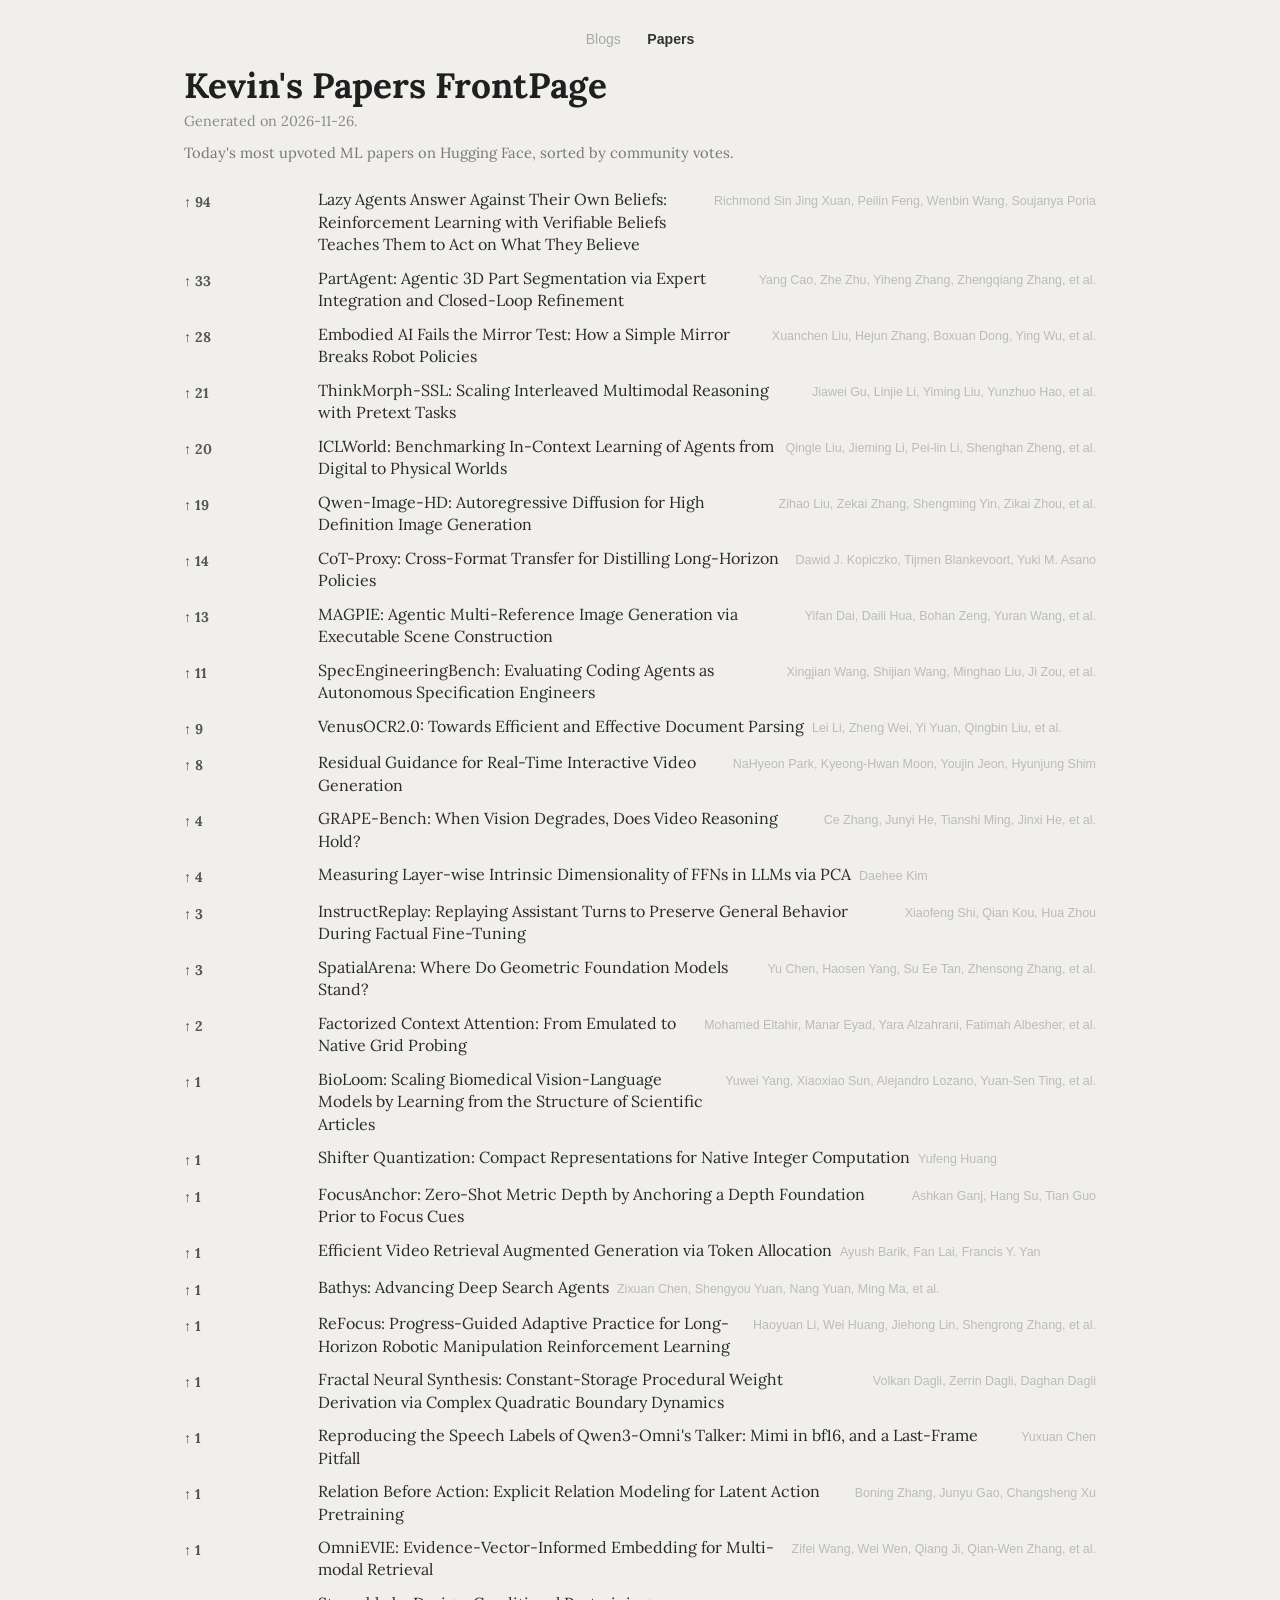
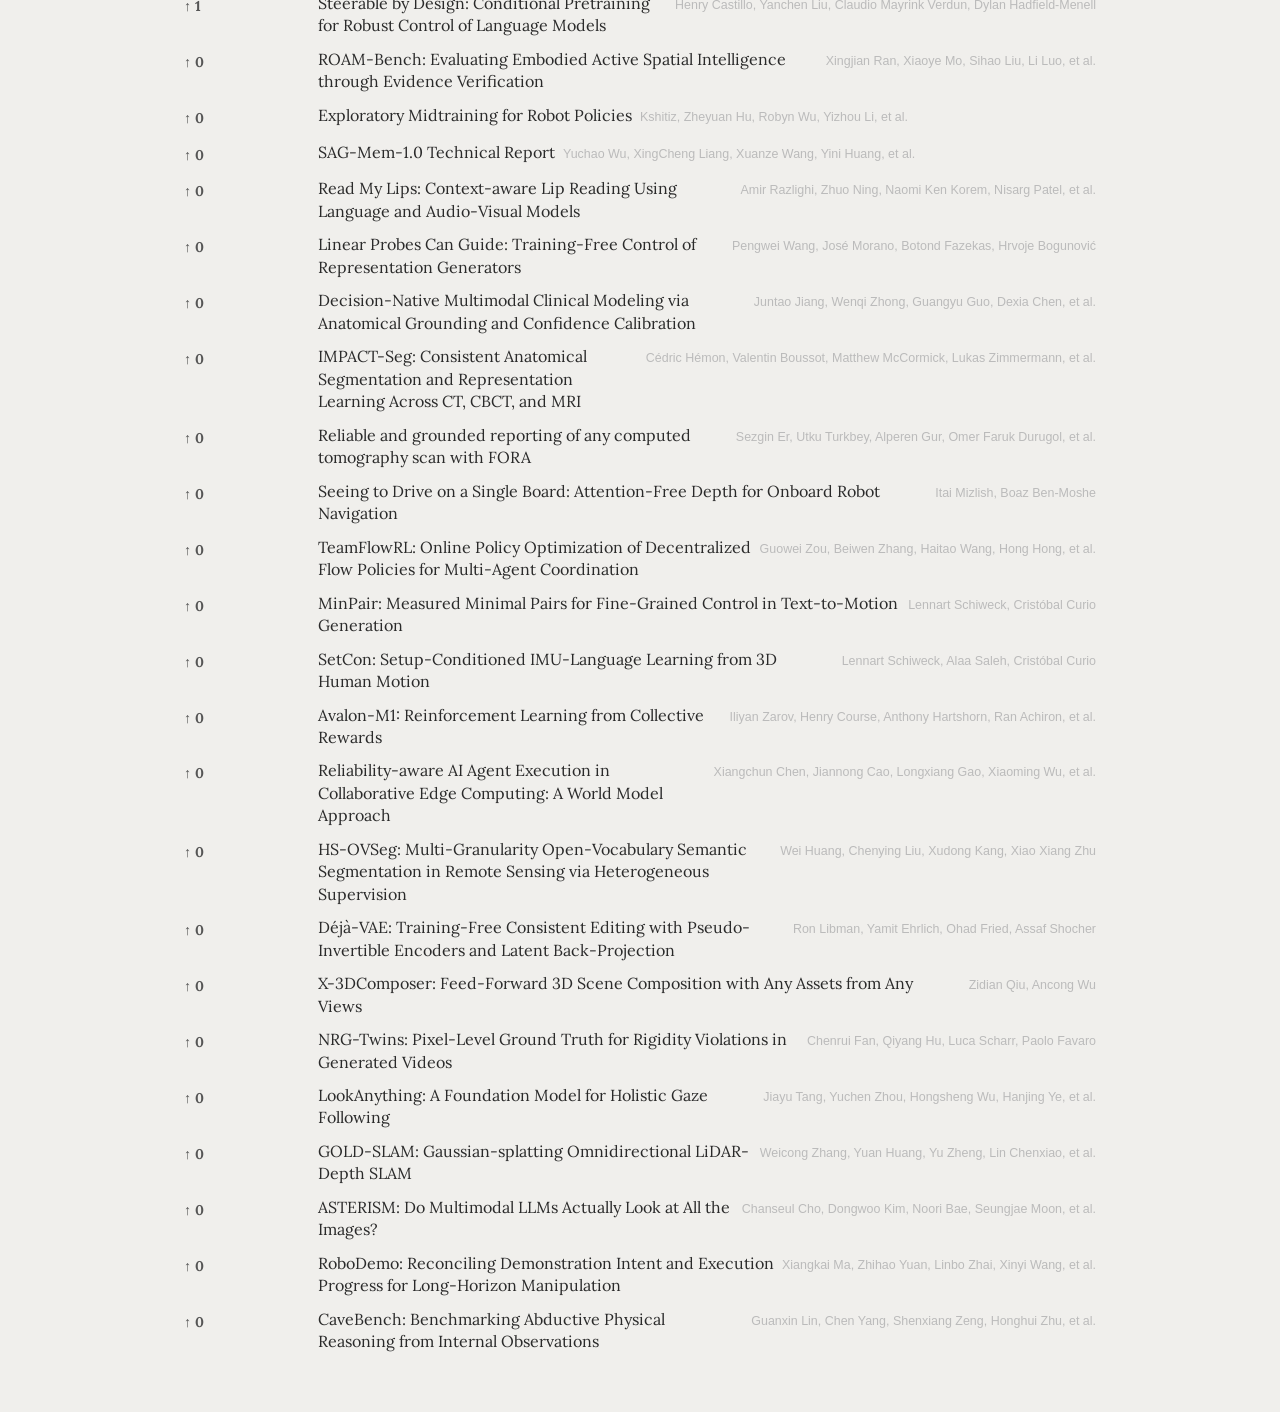
==== commit 8edba472: "chore: update feed [skip ci]" ====
--- a/papers.html
+++ b/papers.html
@@ -13,11 +13,11 @@
       <a href="papers.html" class="active">Papers</a>
     </nav>
     <h1>Kevin&#x27;s Papers FrontPage</h1>
-    <p class="generated">Generated on 2026-11-25.</p>
+    <p class="generated">Generated on 2026-11-26.</p>
     <p class="description">Today&#x27;s most upvoted ML papers on Hugging Face, sorted by community votes.</p>
     <section>
       <div class="entry">
-        <div class="date">↑ 86</div>
+        <div class="date">↑ 94</div>
         <div class="content">
           <details>
             <summary>Lazy Agents Answer Against Their Own Beliefs: Reinforcement Learning with Verifiable Beliefs Teaches Them to Act on What They Believe<span class="feed-name">Richmond Sin Jing Xuan, Peilin Feng, Wenbin Wang, Soujanya Poria</span></summary>
@@ -27,7 +27,7 @@
         </div>
       </div>
       <div class="entry">
-        <div class="date">↑ 32</div>
+        <div class="date">↑ 33</div>
         <div class="content">
           <details>
             <summary>PartAgent: Agentic 3D Part Segmentation via Expert Integration and Closed-Loop Refinement<span class="feed-name">Yang Cao, Zhe Zhu, Yiheng Zhang, Zhengqiang Zhang, et al.</span></summary>
@@ -57,7 +57,7 @@
         </div>
       </div>
       <div class="entry">
-        <div class="date">↑ 19</div>
+        <div class="date">↑ 20</div>
         <div class="content">
           <details>
             <summary>ICLWorld: Benchmarking In-Context Learning of Agents from Digital to Physical Worlds<span class="feed-name">Qingle Liu, Jieming Li, Pei-lin Li, Shenghan Zheng, et al.</span></summary>
@@ -67,7 +67,7 @@
         </div>
       </div>
       <div class="entry">
-        <div class="date">↑ 18</div>
+        <div class="date">↑ 19</div>
         <div class="content">
           <details>
             <summary>Qwen-Image-HD: Autoregressive Diffusion for High Definition Image Generation<span class="feed-name">Zihao Liu, Zekai Zhang, Shengming Yin, Zikai Zhou, et al.</span></summary>
@@ -77,7 +77,7 @@
         </div>
       </div>
       <div class="entry">
-        <div class="date">↑ 13</div>
+        <div class="date">↑ 14</div>
         <div class="content">
           <details>
             <summary>CoT-Proxy: Cross-Format Transfer for Distilling Long-Horizon Policies<span class="feed-name">Dawid J. Kopiczko, Tijmen Blankevoort, Yuki M. Asano</span></summary>
@@ -87,7 +87,7 @@
         </div>
       </div>
       <div class="entry">
-        <div class="date">↑ 12</div>
+        <div class="date">↑ 13</div>
         <div class="content">
           <details>
             <summary>MAGPIE: Agentic Multi-Reference Image Generation via Executable Scene Construction<span class="feed-name">Yifan Dai, Daili Hua, Bohan Zeng, Yuran Wang, et al.</span></summary>
@@ -97,6 +97,16 @@
         </div>
       </div>
       <div class="entry">
+        <div class="date">↑ 11</div>
+        <div class="content">
+          <details>
+            <summary>SpecEngineeringBench: Evaluating Coding Agents as Autonomous Specification Engineers<span class="feed-name">Xingjian Wang, Shijian Wang, Minghao Liu, Ji Zou, et al.</span></summary>
+            <p class="summary">Autonomous specification engineering requires coding agents to translate functional requirements into executable tests and use the results to discover and validate defects. However, existing benchmarks evaluate coding agents on explicitly specified test generation tasks, commonly providing an issue description, a designated test entry point, or files to inspect, leaving the ability to determine…</p>
+            <p class="link-line"><a href="https://huggingface.co/papers/2611.32973">huggingface</a> &middot; <a href="https://arxiv.org/abs/2611.32973">arxiv</a></p>
+          </details>
+        </div>
+      </div>
+      <div class="entry">
         <div class="date">↑ 9</div>
         <div class="content">
           <details>
@@ -110,16 +120,6 @@
         <div class="date">↑ 8</div>
         <div class="content">
           <details>
-            <summary>SpecEngineeringBench: Evaluating Coding Agents as Autonomous Specification Engineers<span class="feed-name">Xingjian Wang, Shijian Wang, Minghao Liu, Ji Zou, et al.</span></summary>
-            <p class="summary">Autonomous specification engineering requires coding agents to translate functional requirements into executable tests and use the results to discover and validate defects. However, existing benchmarks evaluate coding agents on explicitly specified test generation tasks, commonly providing an issue description, a designated test entry point, or files to inspect, leaving the ability to determine…</p>
-            <p class="link-line"><a href="https://huggingface.co/papers/2611.32973">huggingface</a> &middot; <a href="https://arxiv.org/abs/2611.32973">arxiv</a></p>
-          </details>
-        </div>
-      </div>
-      <div class="entry">
-        <div class="date">↑ 7</div>
-        <div class="content">
-          <details>
             <summary>Residual Guidance for Real-Time Interactive Video Generation<span class="feed-name">NaHyeon Park, Kyeong-Hwan Moon, Youjin Jeon, Hyunjung Shim</span></summary>
             <p class="summary">Real-time interactive video generation allows users to change the prompt during generation to steer the evolving video. However, existing streaming models, which generate videos chunk by chunk, often keep following the previous prompt after a switch. We trace this failure to context inertia, where the previous chunk acts as a strong prior that suppresses the new prompt. Furthermore, we find that…</p>
             <p class="link-line"><a href="https://huggingface.co/papers/2611.32820">huggingface</a> &middot; <a href="https://arxiv.org/abs/2611.32820">arxiv</a></p>
@@ -127,7 +127,7 @@
         </div>
       </div>
       <div class="entry">
-        <div class="date">↑ 3</div>
+        <div class="date">↑ 4</div>
         <div class="content">
           <details>
             <summary>GRAPE-Bench: When Vision Degrades, Does Video Reasoning Hold?<span class="feed-name">Ce Zhang, Junyi He, Tianshi Ming, Jinxi He, et al.</span></summary>
@@ -137,6 +137,26 @@
         </div>
       </div>
       <div class="entry">
+        <div class="date">↑ 4</div>
+        <div class="content">
+          <details>
+            <summary>Measuring Layer-wise Intrinsic Dimensionality of FFNs in LLMs via PCA<span class="feed-name">Daehee Kim</span></summary>
+            <p class="summary">Modern large language models (LLMs) keep the feed-forward network (FFN) intermediate width identical across every layer, a convention inherited from the original Transformer. Yet mechanistic work suggests layers at different depths do qualitatively different work, raising a natural question: are their capacity demands also non-uniform, and if so, can a fixed parameter budget be allocated more…</p>
+            <p class="link-line"><a href="https://huggingface.co/papers/2611.32782">huggingface</a> &middot; <a href="https://arxiv.org/abs/2611.32782">arxiv</a></p>
+          </details>
+        </div>
+      </div>
+      <div class="entry">
+        <div class="date">↑ 3</div>
+        <div class="content">
+          <details>
+            <summary>InstructReplay: Replaying Assistant Turns to Preserve General Behavior During Factual Fine-Tuning<span class="feed-name">Xiaofeng Shi, Qian Kou, Hua Zhou</span></summary>
+            <p class="summary">Fine-tuning an instruction-tuned language model on new facts often erodes its general abilities. We find that standard fine-tuning lowers instruction-following, reasoning and coding benchmarks by 35 points on average, and that these losses track a collapse in answer length: fine-tuned models at least halve their responses, and the further a response drifts from the initial model&#x27;s length, the…</p>
+            <p class="link-line"><a href="https://huggingface.co/papers/2611.32918">huggingface</a> &middot; <a href="https://arxiv.org/abs/2611.32918">arxiv</a></p>
+          </details>
+        </div>
+      </div>
+      <div class="entry">
         <div class="date">↑ 3</div>
         <div class="content">
           <details>
@@ -150,16 +170,6 @@
         <div class="date">↑ 2</div>
         <div class="content">
           <details>
-            <summary>Measuring Layer-wise Intrinsic Dimensionality of FFNs in LLMs via PCA<span class="feed-name">Daehee Kim</span></summary>
-            <p class="summary">Modern large language models (LLMs) keep the feed-forward network (FFN) intermediate width identical across every layer, a convention inherited from the original Transformer. Yet mechanistic work suggests layers at different depths do qualitatively different work, raising a natural question: are their capacity demands also non-uniform, and if so, can a fixed parameter budget be allocated more…</p>
-            <p class="link-line"><a href="https://huggingface.co/papers/2611.32782">huggingface</a> &middot; <a href="https://arxiv.org/abs/2611.32782">arxiv</a></p>
-          </details>
-        </div>
-      </div>
-      <div class="entry">
-        <div class="date">↑ 2</div>
-        <div class="content">
-          <details>
             <summary>Factorized Context Attention: From Emulated to Native Grid Probing<span class="feed-name">Mohamed Eltahir, Manar Eyad, Yara Alzahrani, Fatimah Albesher, et al.</span></summary>
             <p class="summary">Models read a book, an hour of video, or an image in one forward pass. As the context grows, this pass slows down, loses accuracy, and stops at the context window. Sparse attention is efficient, but keeps the other two limitations. Grid probing, a recent training-free method, recovers the accuracy and extends the reach by asking a frozen model the same question about short local and strided spans…</p>
             <p class="link-line"><a href="https://huggingface.co/papers/2611.32423">huggingface</a> &middot; <a href="https://arxiv.org/abs/2611.32423">arxiv</a></p>
@@ -180,6 +190,26 @@
         <div class="date">↑ 1</div>
         <div class="content">
           <details>
+            <summary>Shifter Quantization: Compact Representations for Native Integer Computation<span class="feed-name">Yufeng Huang</span></summary>
+            <p class="summary">Groupwise quantization is used in LLM quantization to improve accuracy at low bit widths, but grouping weights keeps standard integer MMA from spanning the full dot product for efficient GPU inference. We develop a new quantization method, Shifter Quantization (SQ), that reconstructs native-width integer operands by appending and shifting shared bits. To further extend the efficiency, we develop…</p>
+            <p class="link-line"><a href="https://huggingface.co/papers/2611.33080">huggingface</a> &middot; <a href="https://arxiv.org/abs/2611.33080">arxiv</a></p>
+          </details>
+        </div>
+      </div>
+      <div class="entry">
+        <div class="date">↑ 1</div>
+        <div class="content">
+          <details>
+            <summary>FocusAnchor: Zero-Shot Metric Depth by Anchoring a Depth Foundation Prior to Focus Cues<span class="feed-name">Ashkan Ganj, Hang Su, Tian Guo</span></summary>
+            <p class="summary">Existing depth-from-focus methods can struggle with weak focus cues, new cameras, or fewer focal slices. We present FocusAnchor, a recurrent model that uses focus-volume lookups to refine metric depth and repeatedly aligns a relative depth prior from a frozen foundation model to the current depth estimate. The aligned prior guides subsequent refinement in a feedback loop, carrying metric scale…</p>
+            <p class="link-line"><a href="https://huggingface.co/papers/2611.32970">huggingface</a> &middot; <a href="https://arxiv.org/abs/2611.32970">arxiv</a></p>
+          </details>
+        </div>
+      </div>
+      <div class="entry">
+        <div class="date">↑ 1</div>
+        <div class="content">
+          <details>
             <summary>Efficient Video Retrieval Augmented Generation via Token Allocation<span class="feed-name">Ayush Barik, Fan Lai, Francis Y. Yan</span></summary>
             <p class="summary">Efficient long-video understanding requires identifying relevant evidence while minimizing the tokens processed by vision-language models (VLMs). Existing video retrieval-augmented generation (RAG) methods rely on frame selection and token compression, but overlook how much each additional token is worth. We introduce Lembas, a plug-and-play framework that formulates video RAG as a token…</p>
             <p class="link-line"><a href="https://huggingface.co/papers/2611.32938">huggingface</a> &middot; <a href="https://arxiv.org/abs/2611.32938">arxiv</a></p>
@@ -190,16 +220,6 @@
         <div class="date">↑ 1</div>
         <div class="content">
           <details>
-            <summary>InstructReplay: Replaying Assistant Turns to Preserve General Behavior During Factual Fine-Tuning<span class="feed-name">Xiaofeng Shi, Qian Kou, Hua Zhou</span></summary>
-            <p class="summary">Fine-tuning an instruction-tuned language model on new facts often erodes its general abilities. We find that standard fine-tuning lowers instruction-following, reasoning and coding benchmarks by 35 points on average, and that these losses track a collapse in answer length: fine-tuned models at least halve their responses, and the further a response drifts from the initial model&#x27;s length, the…</p>
-            <p class="link-line"><a href="https://huggingface.co/papers/2611.32918">huggingface</a> &middot; <a href="https://arxiv.org/abs/2611.32918">arxiv</a></p>
-          </details>
-        </div>
-      </div>
-      <div class="entry">
-        <div class="date">↑ 1</div>
-        <div class="content">
-          <details>
             <summary>Bathys: Advancing Deep Search Agents<span class="feed-name">Zixuan Chen, Shengyou Yuan, Nang Yuan, Ming Ma, et al.</span></summary>
             <p class="summary">Deep search is a critical capability for agents tackling complex, open-ended tasks, where solving a problem requires iterative information gathering, query reformulation, and evidence-based verification rather than a single retrieval step. To address these requirements, we present Bathys 9B and 27B deep search agents built around a training framework that spans verifiable question synthesis,…</p>
             <p class="link-line"><a href="https://huggingface.co/papers/2611.32660">huggingface</a> &middot; <a href="https://arxiv.org/abs/2611.32660">arxiv</a></p>
@@ -267,26 +287,6 @@
         </div>
       </div>
       <div class="entry">
-        <div class="date">↑ 1</div>
-        <div class="content">
-          <details>
-            <summary>SoccerNarrate: Event-Grounded Streaming Soccer Commentary with Macro-Window Preference Alignment<span class="feed-name">Zihan Jia, Zhilin Dai, Zhengming Zhang, Min Yang, et al.</span></summary>
-            <p class="summary">Existing clip-based soccer commentary models often produce delayed, repeated, or poorly synchronized narration on untrimmed full-match videos. Recent streaming video-language models make low-latency full-match narration feasible, but they often favor general descriptions rather than professional, event-grounded soccer commentary. They may describe nearby actions while failing to mention key…</p>
-            <p class="link-line"><a href="https://huggingface.co/papers/2611.32153">huggingface</a> &middot; <a href="https://arxiv.org/abs/2611.32153">arxiv</a></p>
-          </details>
-        </div>
-      </div>
-      <div class="entry">
-        <div class="date">↑ 1</div>
-        <div class="content">
-          <details>
-            <summary>EEGJev: A System One Decision Model and Benchmark for Multi-Task EEG Question Answering<span class="feed-name">Dengzhe Hou, Kazunori D. Yamada</span></summary>
-            <p class="summary">A single electroencephalographic (EEG) recording can support multiple decoding tasks. Fixed-label tests cannot show how EEG foundation models handle changing questions or options. We introduce EEGJev, a fast decision model that scores candidate answers in one pass. Our benchmark, EEGJev-Bench, covers six question types across 19 public EEG sources. We held the recording and options fixed while…</p>
-            <p class="link-line"><a href="https://huggingface.co/papers/2611.32100">huggingface</a> &middot; <a href="https://arxiv.org/abs/2611.32100">arxiv</a></p>
-          </details>
-        </div>
-      </div>
-      <div class="entry">
         <div class="date">↑ 0</div>
         <div class="content">
           <details>
@@ -440,6 +440,16 @@
         <div class="date">↑ 0</div>
         <div class="content">
           <details>
+            <summary>Déjà-VAE: Training-Free Consistent Editing with Pseudo-Invertible Encoders and Latent Back-Projection<span class="feed-name">Ron Libman, Yamit Ehrlich, Ohad Fried, Assaf Shocher</span></summary>
+            <p class="summary">Consistency is essential to generative workflows: repeated processing should preserve information beyond the changes explicitly requested. In latent diffusion models, this requires stability both when moving between latent and pixel spaces and when applying successive edits. Autoencoding errors and unintended changes from the editing model can accumulate across these operations, progressively…</p>
+            <p class="link-line"><a href="https://huggingface.co/papers/2611.32501">huggingface</a> &middot; <a href="https://arxiv.org/abs/2611.32501">arxiv</a></p>
+          </details>
+        </div>
+      </div>
+      <div class="entry">
+        <div class="date">↑ 0</div>
+        <div class="content">
+          <details>
             <summary>X-3DComposer: Feed-Forward 3D Scene Composition with Any Assets from Any Views<span class="feed-name">Zidian Qiu, Ancong Wu</span></summary>
             <p class="summary">Composing an editable 3D scene from images requires an asset for each object and a layout that places the assets. 3D generation and CAD retrieval now supply the assets, but layout still lacks a general solution: scene generation methods couple it with generation, and pose estimators handle one object at a time and need true-size CAD models, depth, or iterative refinement. We present X-3DComposer,…</p>
             <p class="link-line"><a href="https://huggingface.co/papers/2611.32491">huggingface</a> &middot; <a href="https://arxiv.org/abs/2611.32491">arxiv</a></p>
@@ -503,16 +513,6 @@
             <summary>CaveBench: Benchmarking Abductive Physical Reasoning from Internal Observations<span class="feed-name">Guanxin Lin, Chen Yang, Shenxiang Zeng, Honghui Zhu, et al.</span></summary>
             <p class="summary">Vision-language models (VLMs) are advancing in physical reasoning, but whether they can understand external physical drivers from internal observations remains an open question. Existing benchmarks have not specifically targeted this setting. To this end, we introduce CaveBench, a benchmark for abductive physical reasoning from internal observations. Models receive apparatus descriptions and…</p>
             <p class="link-line"><a href="https://huggingface.co/papers/2611.32251">huggingface</a> &middot; <a href="https://arxiv.org/abs/2611.32251">arxiv</a></p>
-          </details>
-        </div>
-      </div>
-      <div class="entry">
-        <div class="date">↑ 0</div>
-        <div class="content">
-          <details>
-            <summary>MediaStormBench-CameraLog: Can Multimodal Models Identify a Camera&#x27;s Log Curve?<span class="feed-name">Ming Ma, Wenhao Hu, Qichao Wang, Yuhao Wang, et al.</span></summary>
-            <p class="summary">MediaStormBench is a multimodal benchmark for real-world film and television production, with each subset drawn from MediaStorm&#x27;s day-to-day work. We release its first subset, MediaStormBench-CameraLog (CameraLogBench), on a common foundational task in footage ingest and initial color grading: identifying the Log curve of a clip without metadata. Cameras record Log footage by compressing a wide…</p>
-            <p class="link-line"><a href="https://huggingface.co/papers/2611.32172">huggingface</a> &middot; <a href="https://arxiv.org/abs/2611.32172">arxiv</a></p>
           </details>
         </div>
       </div>
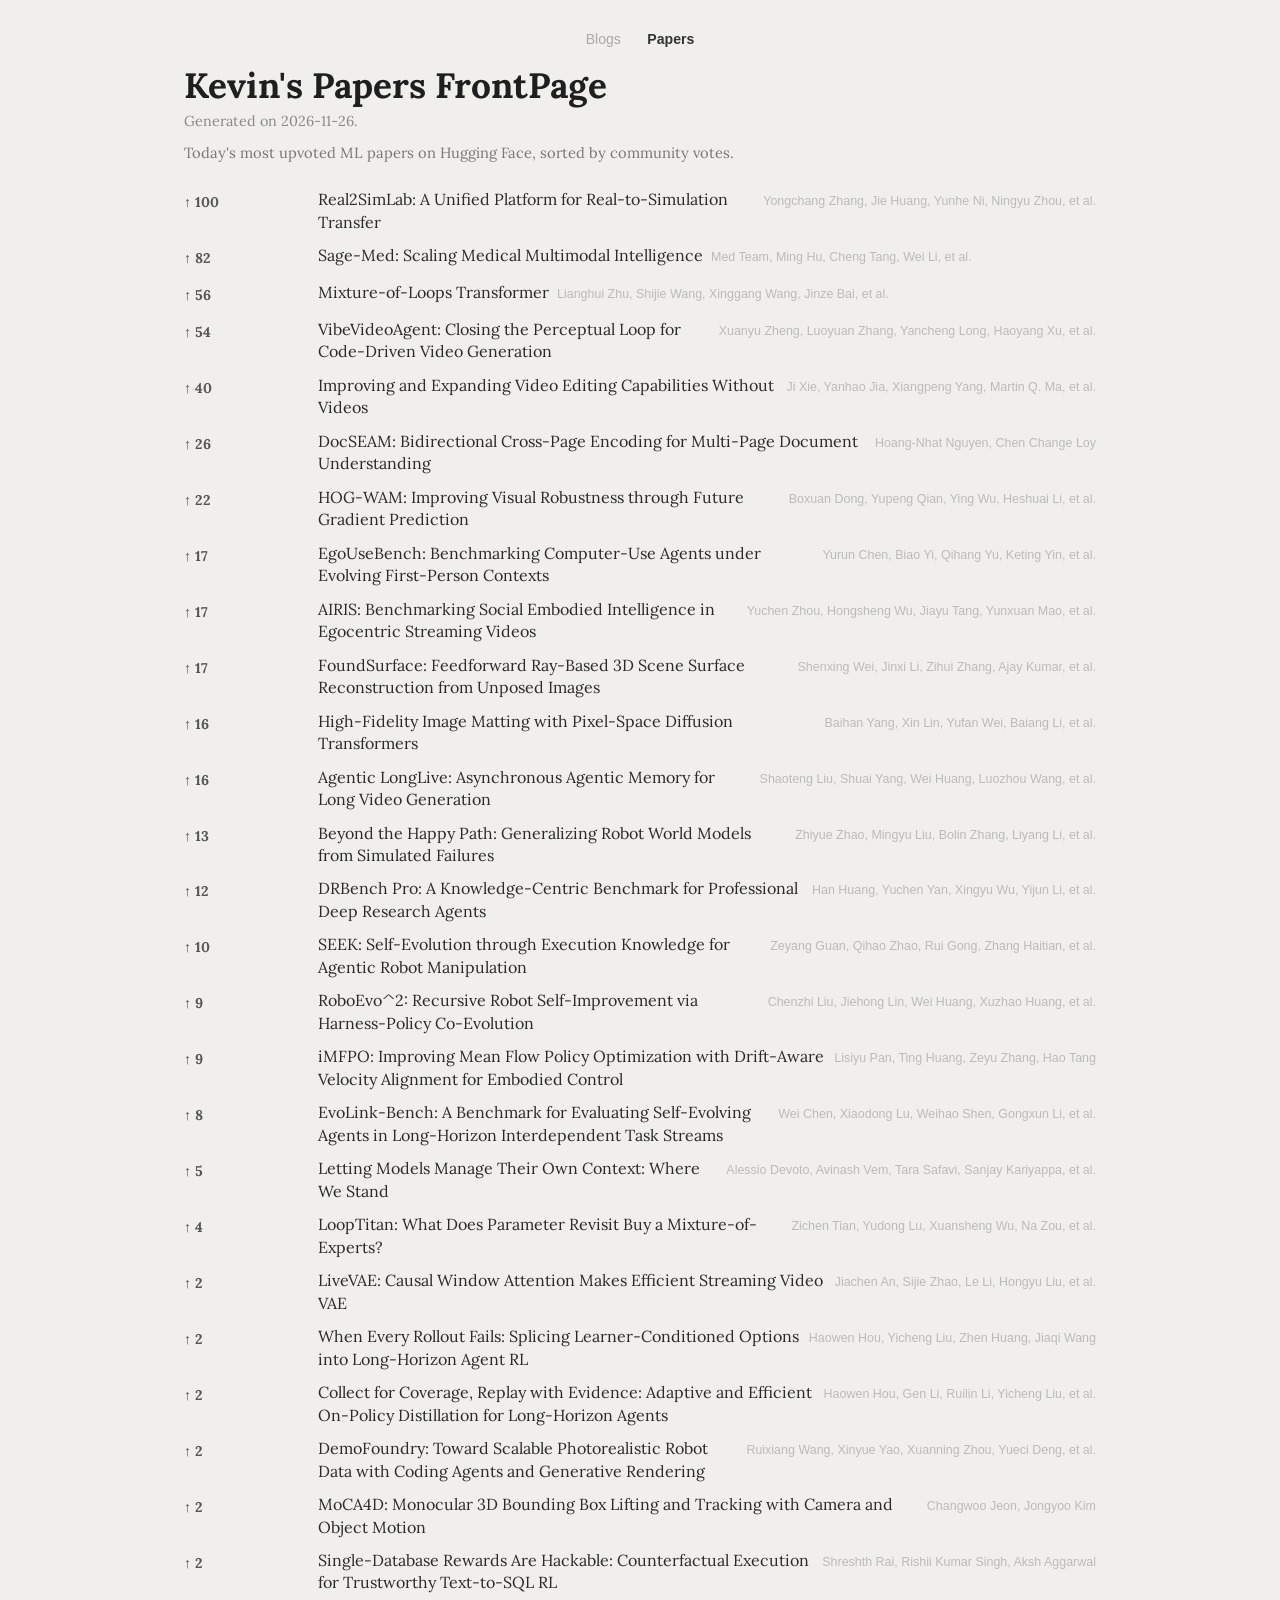
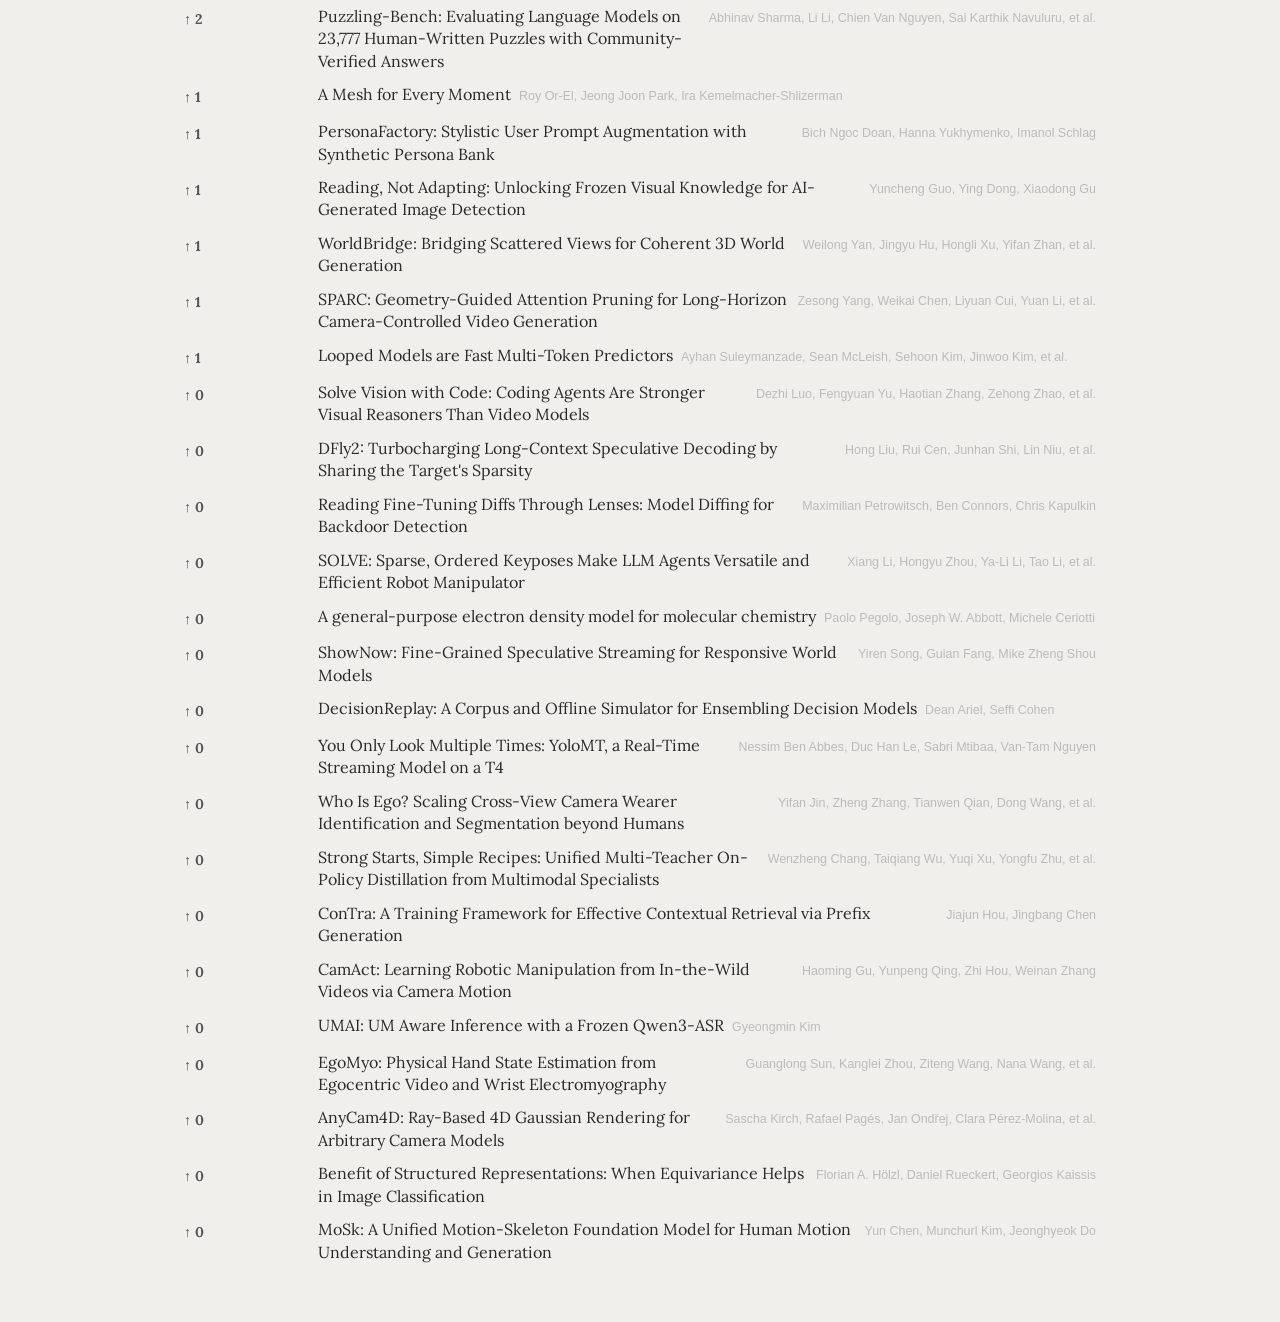
==== commit 068ba187: "chore: update feed [skip ci]" ====
--- a/papers.html
+++ b/papers.html
@@ -17,72 +17,122 @@
     <p class="description">Today&#x27;s most upvoted ML papers on Hugging Face, sorted by community votes.</p>
     <section>
       <div class="entry">
-        <div class="date">↑ 94</div>
-        <div class="content">
-          <details>
-            <summary>Lazy Agents Answer Against Their Own Beliefs: Reinforcement Learning with Verifiable Beliefs Teaches Them to Act on What They Believe<span class="feed-name">Richmond Sin Jing Xuan, Peilin Feng, Wenbin Wang, Soujanya Poria</span></summary>
-            <p class="summary">AI agents working on long tasks often commit to an answer before they have enough evidence, a behavior called laziness. In our evaluations, they frequently commit even while their stated belief still names several possible answers. An outcome reward at the end of the episode scores only the final answer, so it cannot teach the agent when to commit, because a lucky guess receives the same reward…</p>
-            <p class="link-line"><a href="https://huggingface.co/papers/2611.32884">huggingface</a> &middot; <a href="https://arxiv.org/abs/2611.32884">arxiv</a></p>
-          </details>
-        </div>
-      </div>
-      <div class="entry">
-        <div class="date">↑ 33</div>
-        <div class="content">
-          <details>
-            <summary>PartAgent: Agentic 3D Part Segmentation via Expert Integration and Closed-Loop Refinement<span class="feed-name">Yang Cao, Zhe Zhu, Yiheng Zhang, Zhengqiang Zhang, et al.</span></summary>
-            <p class="summary">Segmenting a 3D object into semantically meaningful parts requires joint reasoning about geometric structure and semantic context. Pretrained 3D experts provide spatially grounded region proposals, while 2D experts provide semantic cues for identifying object parts. The challenge is to integrate these complementary capabilities into a framework that can both produce meaningful part segmentations…</p>
-            <p class="link-line"><a href="https://huggingface.co/papers/2611.32554">huggingface</a> &middot; <a href="https://arxiv.org/abs/2611.32554">arxiv</a></p>
-          </details>
-        </div>
-      </div>
-      <div class="entry">
-        <div class="date">↑ 28</div>
-        <div class="content">
-          <details>
-            <summary>Embodied AI Fails the Mirror Test: How a Simple Mirror Breaks Robot Policies<span class="feed-name">Xuanchen Liu, Hejun Zhang, Boxuan Dong, Ying Wu, et al.</span></summary>
-            <p class="summary">Can a simple mirror expose the limitations of today&#x27;s robotic manipulation policies? Inspired by the mirror self-recognition test in animal cognition, we investigate whether robot policies can reliably manipulate physical objects in scenes containing their reflections. We introduce RoboDojo-Mirror, a benchmark built on RoboDojo that preserves task objectives, success criteria, and policy…</p>
-            <p class="link-line"><a href="https://huggingface.co/papers/2611.33010">huggingface</a> &middot; <a href="https://arxiv.org/abs/2611.33010">arxiv</a></p>
-          </details>
-        </div>
-      </div>
-      <div class="entry">
-        <div class="date">↑ 21</div>
-        <div class="content">
-          <details>
-            <summary>ThinkMorph-SSL: Scaling Interleaved Multimodal Reasoning with Pretext Tasks<span class="feed-name">Jiawei Gu, Linjie Li, Yiming Liu, Yunzhuo Hao, et al.</span></summary>
-            <p class="summary">People reason with pictures as well as words. Interleaved multimodal reasoning gives models a similar way to solve problems by creating intermediate images and using them to guide further reasoning. Training models with this ability usually relies on task-specific demonstrations, which are difficult to collect. We introduce ThinkMorph-SSL, a two-stage training recipe that uses images themselves…</p>
-            <p class="link-line"><a href="https://huggingface.co/papers/2611.32183">huggingface</a> &middot; <a href="https://arxiv.org/abs/2611.32183">arxiv</a></p>
-          </details>
-        </div>
-      </div>
-      <div class="entry">
-        <div class="date">↑ 20</div>
-        <div class="content">
-          <details>
-            <summary>ICLWorld: Benchmarking In-Context Learning of Agents from Digital to Physical Worlds<span class="feed-name">Qingle Liu, Jieming Li, Pei-lin Li, Shenghan Zheng, et al.</span></summary>
-            <p class="summary">In-context learning (ICL) lets agents acquire new rules from context and adapt to user-specific requirements at inference time. The same frontier agents now operate both computers and robots, yet their ICL remains insufficiently assessed: existing benchmarks are largely offline, rely on text or static images, and risk training-data contamination, while robot evaluations are limited to…</p>
-            <p class="link-line"><a href="https://huggingface.co/papers/2611.32649">huggingface</a> &middot; <a href="https://arxiv.org/abs/2611.32649">arxiv</a></p>
-          </details>
-        </div>
-      </div>
-      <div class="entry">
-        <div class="date">↑ 19</div>
-        <div class="content">
-          <details>
-            <summary>Qwen-Image-HD: Autoregressive Diffusion for High Definition Image Generation<span class="feed-name">Zihao Liu, Zekai Zhang, Shengming Yin, Zikai Zhou, et al.</span></summary>
-            <p class="summary">Fine-tuning a generator on a complete high-resolution canvas requires long image sequences and substantial computation, yet local regions can still exhibit unnatural repetitive stripes when training resources are limited. We introduce Qwen-Image-HD, which adapts Qwen-Image 2.0 to high-resolution synthesis through local training and blockwise autoregressive generation. Each prediction covers a…</p>
-            <p class="link-line"><a href="https://huggingface.co/papers/2611.32736">huggingface</a> &middot; <a href="https://arxiv.org/abs/2611.32736">arxiv</a></p>
-          </details>
-        </div>
-      </div>
-      <div class="entry">
-        <div class="date">↑ 14</div>
-        <div class="content">
-          <details>
-            <summary>CoT-Proxy: Cross-Format Transfer for Distilling Long-Horizon Policies<span class="feed-name">Dawid J. Kopiczko, Tijmen Blankevoort, Yuki M. Asano</span></summary>
-            <p class="summary">Reasoning models become long-horizon agents through reinforcement learning or, more cheaply, through fine-tuning on a stronger teacher&#x27;s trajectories, which contain the teacher&#x27;s chain-of-thought as well as its actions. The standard fine-tuning approach imitates both, yet the strongest teachers are closed models whose chain-of-thought is hidden behind an API. We show that the chain-of-thought can…</p>
-            <p class="link-line"><a href="https://huggingface.co/papers/2611.33148">huggingface</a> &middot; <a href="https://arxiv.org/abs/2611.33148">arxiv</a></p>
+        <div class="date">↑ 100</div>
+        <div class="content">
+          <details>
+            <summary>Real2SimLab: A Unified Platform for Real-to-Simulation Transfer<span class="feed-name">Yongchang Zhang, Jie Huang, Yunhe Ni, Ningyu Zhou, et al.</span></summary>
+            <p class="summary">Real-to-simulation transfer, which builds simulations from real-world observations, has long been studied in research and industry. Recently, coding agents have become capable of generating simulation programs from video recordings, and several benchmarks have been proposed to evaluate them. However, each individual benchmark defines its own inputs, deliverables, and scoring pipeline. This leads…</p>
+            <p class="link-line"><a href="https://huggingface.co/papers/2611.34849">huggingface</a> &middot; <a href="https://arxiv.org/abs/2611.34849">arxiv</a></p>
+          </details>
+        </div>
+      </div>
+      <div class="entry">
+        <div class="date">↑ 82</div>
+        <div class="content">
+          <details>
+            <summary>Sage-Med: Scaling Medical Multimodal Intelligence<span class="feed-name">Med Team, Ming Hu, Cheng Tang, Wei Li, et al.</span></summary>
+            <p class="summary">Establishing effective scaling laws for medical multimodal large language models (MLLMs) remains a persistent and fundamental challenge. Our systematic evaluation shows that existing medical MLLMs tend to underperform frontier general-purpose MLLMs across a range of medical tasks, while scaling model size primarily improves text capabilities rather than multimodal perception, and enabling…</p>
+            <p class="link-line"><a href="https://huggingface.co/papers/2611.34575">huggingface</a> &middot; <a href="https://arxiv.org/abs/2611.34575">arxiv</a></p>
+          </details>
+        </div>
+      </div>
+      <div class="entry">
+        <div class="date">↑ 56</div>
+        <div class="content">
+          <details>
+            <summary>Mixture-of-Loops Transformer<span class="feed-name">Lianghui Zhu, Shijie Wang, Xinggang Wang, Jinze Bai, et al.</span></summary>
+            <p class="summary">Looped Transformers boost expressivity by reusing shared layers across loops, yet at the cost of efficiency. Pushing their expressivity-efficiency frontier requires rethinking the core mechanism connecting adjacent loops: What should be passed as a Transformer loops? We introduce Mixture-of-Loops Transformer (MoLT), whose Mixture-of-Loops Attention (MoLA) uses keys and values (KV) as memory for…</p>
+            <p class="link-line"><a href="https://huggingface.co/papers/2611.34923">huggingface</a> &middot; <a href="https://arxiv.org/abs/2611.34923">arxiv</a></p>
+          </details>
+        </div>
+      </div>
+      <div class="entry">
+        <div class="date">↑ 54</div>
+        <div class="content">
+          <details>
+            <summary>VibeVideoAgent: Closing the Perceptual Loop for Code-Driven Video Generation<span class="feed-name">Xuanyu Zheng, Luoyuan Zhang, Yancheng Long, Haoyang Xu, et al.</span></summary>
+            <p class="summary">Code-driven video generation asks a coding agent to write and run rendering programs. This gives exact control over typography, data visualizations, synchronized audio, and multi-shot scenes, and it leaves an editable project behind. A program that exits cleanly can still render overlapping labels, a camera aimed away from its subject, broken object interactions, or narration that drifts out of…</p>
+            <p class="link-line"><a href="https://huggingface.co/papers/2611.34237">huggingface</a> &middot; <a href="https://arxiv.org/abs/2611.34237">arxiv</a></p>
+          </details>
+        </div>
+      </div>
+      <div class="entry">
+        <div class="date">↑ 40</div>
+        <div class="content">
+          <details>
+            <summary>Improving and Expanding Video Editing Capabilities Without Videos<span class="feed-name">Ji Xie, Yanhao Jia, Xiangpeng Yang, Martin Q. Ma, et al.</span></summary>
+            <p class="summary">Image editing models can follow a wide range of instructions, but video editing models still lag behind, limited in part by the difficulty of collecting paired source and edited videos. Is it possible to transfer advanced image editing capabilities to video editors without new paired videos? We introduce Image-to-Video Transfer (I2VT), which improves pretrained video editors and expands them to…</p>
+            <p class="link-line"><a href="https://huggingface.co/papers/2611.34941">huggingface</a> &middot; <a href="https://arxiv.org/abs/2611.34941">arxiv</a></p>
+          </details>
+        </div>
+      </div>
+      <div class="entry">
+        <div class="date">↑ 26</div>
+        <div class="content">
+          <details>
+            <summary>DocSEAM: Bidirectional Cross-Page Encoding for Multi-Page Document Understanding<span class="feed-name">Hoang-Nhat Nguyen, Chen Change Loy</span></summary>
+            <p class="summary">Multi-page document vision-language models encode each page independently, creating a feature-level discontinuity at page boundaries: visual tokens are formed without access to content on adjacent pages, and the language model must reason over these page representations formed in isolation. We introduce DocSEAM (Document Selective Enrichment via Anchored Masking), a lightweight module inserted…</p>
+            <p class="link-line"><a href="https://huggingface.co/papers/2611.34420">huggingface</a> &middot; <a href="https://arxiv.org/abs/2611.34420">arxiv</a></p>
+          </details>
+        </div>
+      </div>
+      <div class="entry">
+        <div class="date">↑ 22</div>
+        <div class="content">
+          <details>
+            <summary>HOG-WAM: Improving Visual Robustness through Future Gradient Prediction<span class="feed-name">Boxuan Dong, Yupeng Qian, Ying Wu, Heshuai Li, et al.</span></summary>
+            <p class="summary">World-action models jointly predict future observations and actions, yet visual corruption can disrupt the resulting policies. We introduce HOG-WAM, which adds future Histograms of Oriented Gradients (HOG) as structural supervision derived directly from demonstration images. An auxiliary HOG diffusion transformer (DiT) module reads RGB features through asymmetric attention, allowing its objective…</p>
+            <p class="link-line"><a href="https://huggingface.co/papers/2611.34811">huggingface</a> &middot; <a href="https://arxiv.org/abs/2611.34811">arxiv</a></p>
+          </details>
+        </div>
+      </div>
+      <div class="entry">
+        <div class="date">↑ 17</div>
+        <div class="content">
+          <details>
+            <summary>EgoUseBench: Benchmarking Computer-Use Agents under Evolving First-Person Contexts<span class="feed-name">Yurun Chen, Biao Yi, Qihang Yu, Keting Yin, et al.</span></summary>
+            <p class="summary">AI wearables, such as smart glasses, extend the context available to agents beyond digital environments to users&#x27; physical surroundings. With these devices, computer tasks can originate from users&#x27; ongoing activities rather than solely from explicit instructions. Through first-person observations, agents can identify objects and activities relevant to user requests and ground digital tasks in the…</p>
+            <p class="link-line"><a href="https://huggingface.co/papers/2611.34466">huggingface</a> &middot; <a href="https://arxiv.org/abs/2611.34466">arxiv</a></p>
+          </details>
+        </div>
+      </div>
+      <div class="entry">
+        <div class="date">↑ 17</div>
+        <div class="content">
+          <details>
+            <summary>AIRIS: Benchmarking Social Embodied Intelligence in Egocentric Streaming Videos<span class="feed-name">Yuchen Zhou, Hongsheng Wu, Jiayu Tang, Yunxuan Mao, et al.</span></summary>
+            <p class="summary">Embodied agents operating around people must not only recognize social cues, but also decide when the available evidence is sufficient, whether to intervene, and how to respond without violating social norms. Existing benchmarks typically evaluate these abilities in isolation or with access to completed videos, obscuring where an online social decision fails. We introduce AIRIS, a causal…</p>
+            <p class="link-line"><a href="https://huggingface.co/papers/2611.34347">huggingface</a> &middot; <a href="https://arxiv.org/abs/2611.34347">arxiv</a></p>
+          </details>
+        </div>
+      </div>
+      <div class="entry">
+        <div class="date">↑ 17</div>
+        <div class="content">
+          <details>
+            <summary>FoundSurface: Feedforward Ray-Based 3D Scene Surface Reconstruction from Unposed Images<span class="feed-name">Shenxing Wei, Jinxi Li, Zihui Zhang, Ajay Kumar, et al.</span></summary>
+            <p class="summary">Accurate 3D surface reconstruction from unposed images remains a fundamental challenge in computer vision. Recent feed-forward pointmap methods eliminate the need for camera poses but inherently produce discrete, sparse representations. In this paper, we present a generalizable pipeline that directly recovers continuous, high-fidelity 3D surfaces from unposed images by seamlessly integrating…</p>
+            <p class="link-line"><a href="https://huggingface.co/papers/2611.34128">huggingface</a> &middot; <a href="https://arxiv.org/abs/2611.34128">arxiv</a></p>
+          </details>
+        </div>
+      </div>
+      <div class="entry">
+        <div class="date">↑ 16</div>
+        <div class="content">
+          <details>
+            <summary>High-Fidelity Image Matting with Pixel-Space Diffusion Transformers<span class="feed-name">Baihan Yang, Xin Lin, Yufan Wei, Baiang Li, et al.</span></summary>
+            <p class="summary">Diffusion models have shown strong potential for image matting by transferring generative priors learned from large-scale pretraining. However, existing approaches largely rely on latent diffusion models, whose compressed representations and VAE-based reconstruction introduce a mismatch with the high-frequency precision required for matting. We present PixelMatte, a framework that adapts…</p>
+            <p class="link-line"><a href="https://huggingface.co/papers/2611.34929">huggingface</a> &middot; <a href="https://arxiv.org/abs/2611.34929">arxiv</a></p>
+          </details>
+        </div>
+      </div>
+      <div class="entry">
+        <div class="date">↑ 16</div>
+        <div class="content">
+          <details>
+            <summary>Agentic LongLive: Asynchronous Agentic Memory for Long Video Generation<span class="feed-name">Shaoteng Liu, Shuai Yang, Wei Huang, Luozhou Wang, et al.</span></summary>
+            <p class="summary">Real-time autoregressive video generators stream minutes of video and accept new prompts on the fly, but struggle to keep people, objects, and places consistent over a long interactive story. Agent systems provide such memory for offline multi-shot generation, yet they read the whole script in advance, plan each shot before generating it, and regenerate failed shots, which a live stream does not…</p>
+            <p class="link-line"><a href="https://huggingface.co/papers/2611.34907">huggingface</a> &middot; <a href="https://arxiv.org/abs/2611.34907">arxiv</a></p>
           </details>
         </div>
       </div>
@@ -90,19 +140,29 @@
         <div class="date">↑ 13</div>
         <div class="content">
           <details>
-            <summary>MAGPIE: Agentic Multi-Reference Image Generation via Executable Scene Construction<span class="feed-name">Yifan Dai, Daili Hua, Bohan Zeng, Yuran Wang, et al.</span></summary>
-            <p class="summary">Multi-reference image generation requires a model to preserve the appearance of selected subjects while arranging them according to an instruction. Despite recent progress in reference-based generation and compositional control, reliably organizing selected subjects into the intended scene remains challenging. Although existing methods provide various forms of compositional guidance, the planned…</p>
-            <p class="link-line"><a href="https://huggingface.co/papers/2611.32462">huggingface</a> &middot; <a href="https://arxiv.org/abs/2611.32462">arxiv</a></p>
-          </details>
-        </div>
-      </div>
-      <div class="entry">
-        <div class="date">↑ 11</div>
-        <div class="content">
-          <details>
-            <summary>SpecEngineeringBench: Evaluating Coding Agents as Autonomous Specification Engineers<span class="feed-name">Xingjian Wang, Shijian Wang, Minghao Liu, Ji Zou, et al.</span></summary>
-            <p class="summary">Autonomous specification engineering requires coding agents to translate functional requirements into executable tests and use the results to discover and validate defects. However, existing benchmarks evaluate coding agents on explicitly specified test generation tasks, commonly providing an issue description, a designated test entry point, or files to inspect, leaving the ability to determine…</p>
-            <p class="link-line"><a href="https://huggingface.co/papers/2611.32973">huggingface</a> &middot; <a href="https://arxiv.org/abs/2611.32973">arxiv</a></p>
+            <summary>Beyond the Happy Path: Generalizing Robot World Models from Simulated Failures<span class="feed-name">Zhiyue Zhao, Mingyu Liu, Bolin Zhang, Liyang Li, et al.</span></summary>
+            <p class="summary">Robot world models are increasingly used to evaluate and plan policies, yet robot training data are dominated by successful demonstrations. Off the happy path, when a grasp is misaligned or mistimed and the object is pushed, tilted, or slips, their predictions break down. Across five pretrained action-conditioned models, object-motion error is at most 10.4% lower than that of a static baseline…</p>
+            <p class="link-line"><a href="https://huggingface.co/papers/2611.33925">huggingface</a> &middot; <a href="https://arxiv.org/abs/2611.33925">arxiv</a></p>
+          </details>
+        </div>
+      </div>
+      <div class="entry">
+        <div class="date">↑ 12</div>
+        <div class="content">
+          <details>
+            <summary>DRBench Pro: A Knowledge-Centric Benchmark for Professional Deep Research Agents<span class="feed-name">Han Huang, Yuchen Yan, Xingyu Wu, Yijun Li, et al.</span></summary>
+            <p class="summary">Deep research agents gather information from multiple sources and synthesize it into reports on complex, open-ended questions. Existing benchmarks assess report quality along several dimensions, but lack a dedicated knowledge-centric evaluation of which research directions a report covers and how deeply it explores them. We introduce DRBench Pro, a benchmark that makes structured knowledge…</p>
+            <p class="link-line"><a href="https://huggingface.co/papers/2611.34852">huggingface</a> &middot; <a href="https://arxiv.org/abs/2611.34852">arxiv</a></p>
+          </details>
+        </div>
+      </div>
+      <div class="entry">
+        <div class="date">↑ 10</div>
+        <div class="content">
+          <details>
+            <summary>SEEK: Self-Evolution through Execution Knowledge for Agentic Robot Manipulation<span class="feed-name">Zeyang Guan, Qihao Zhao, Rui Gong, Zhang Haitian, et al.</span></summary>
+            <p class="summary">General-purpose multimodal foundation models enable robots to adapt during deployment from observations and execution feedback, without task-specific demonstrations or training. However, the robot retains what it learns only in the model&#x27;s working context. Once the task ends, it loses this execution knowledge, such as how to carry a bowl between two grippers. On the next attempt at the task, the…</p>
+            <p class="link-line"><a href="https://huggingface.co/papers/2611.33915">huggingface</a> &middot; <a href="https://arxiv.org/abs/2611.33915">arxiv</a></p>
           </details>
         </div>
       </div>
@@ -110,9 +170,19 @@
         <div class="date">↑ 9</div>
         <div class="content">
           <details>
-            <summary>VenusOCR2.0: Towards Efficient and Effective Document Parsing<span class="feed-name">Lei Li, Zheng Wei, Yi Yuan, Qingbin Liu, et al.</span></summary>
-            <p class="summary">We present VenusOCR2.0, a compact 1B-parameter vision-language recognizer designed for both high-accuracy and high-throughput document parsing across text, tables, and formulas. To continuously improve recognition quality without self-training collapse, we build a bounded recursive self-improvement (RSI) data engine where the model acts strictly as a weakness probe, while external multi-expert…</p>
-            <p class="link-line"><a href="https://huggingface.co/papers/2611.32617">huggingface</a> &middot; <a href="https://arxiv.org/abs/2611.32617">arxiv</a></p>
+            <summary>RoboEvo^2: Recursive Robot Self-Improvement via Harness-Policy Co-Evolution<span class="feed-name">Chenzhi Liu, Jiehong Lin, Wei Huang, Xuzhao Huang, et al.</span></summary>
+            <p class="summary">Robots should adapt to unfamiliar environments and acquire new skills through interaction, then execute those skills efficiently with practice. Vision-language-action policies provide efficient control, but often need additional human demonstrations to handle unfamiliar settings; reasoning agents can discover solutions using broad prior knowledge and robot-control APIs, but repeated deliberation…</p>
+            <p class="link-line"><a href="https://huggingface.co/papers/2611.34675">huggingface</a> &middot; <a href="https://arxiv.org/abs/2611.34675">arxiv</a></p>
+          </details>
+        </div>
+      </div>
+      <div class="entry">
+        <div class="date">↑ 9</div>
+        <div class="content">
+          <details>
+            <summary>iMFPO: Improving Mean Flow Policy Optimization with Drift-Aware Velocity Alignment for Embodied Control<span class="feed-name">Lisiyu Pan, Ting Huang, Zeyu Zhang, Hao Tang</span></summary>
+            <p class="summary">Flow-based generative policies offer expressive action modeling for embodied control, yet achieving efficient one-step generation under reward-driven policy optimization remains challenging. In particular, evolving action distributions during online reinforcement learning may introduce inconsistencies between instantaneous-velocity learning and interval-averaged action generation. To address this…</p>
+            <p class="link-line"><a href="https://huggingface.co/papers/2611.33922">huggingface</a> &middot; <a href="https://arxiv.org/abs/2611.33922">arxiv</a></p>
           </details>
         </div>
       </div>
@@ -120,9 +190,19 @@
         <div class="date">↑ 8</div>
         <div class="content">
           <details>
-            <summary>Residual Guidance for Real-Time Interactive Video Generation<span class="feed-name">NaHyeon Park, Kyeong-Hwan Moon, Youjin Jeon, Hyunjung Shim</span></summary>
-            <p class="summary">Real-time interactive video generation allows users to change the prompt during generation to steer the evolving video. However, existing streaming models, which generate videos chunk by chunk, often keep following the previous prompt after a switch. We trace this failure to context inertia, where the previous chunk acts as a strong prior that suppresses the new prompt. Furthermore, we find that…</p>
-            <p class="link-line"><a href="https://huggingface.co/papers/2611.32820">huggingface</a> &middot; <a href="https://arxiv.org/abs/2611.32820">arxiv</a></p>
+            <summary>EvoLink-Bench: A Benchmark for Evaluating Self-Evolving Agents in Long-Horizon Interdependent Task Streams<span class="feed-name">Wei Chen, Xiaodong Lu, Weihao Shen, Gongxun Li, et al.</span></summary>
+            <p class="summary">Large language model (LLM) agents are evolving from passive chatbots into autonomous systems that operate continuously in dynamic environments. Such agents need not only solve current tasks but also learn from past interactions to improve future performance. However, existing streaming benchmarks often rely on short task sequences or largely independent tasks, providing limited evidence of…</p>
+            <p class="link-line"><a href="https://huggingface.co/papers/2611.34400">huggingface</a> &middot; <a href="https://arxiv.org/abs/2611.34400">arxiv</a></p>
+          </details>
+        </div>
+      </div>
+      <div class="entry">
+        <div class="date">↑ 5</div>
+        <div class="content">
+          <details>
+            <summary>Letting Models Manage Their Own Context: Where We Stand<span class="feed-name">Alessio Devoto, Avinash Vem, Tara Safavi, Sanjay Kariyappa, et al.</span></summary>
+            <p class="summary">Agent harnesses today manage context on the model&#x27;s behalf: when the window fills, the harness triggers a compaction that summarizes the history. We study the alternative, model-driven context management, in which the model itself decides when and what to compact through a context API. We gave models control over their own context in \nooa, NVIDIA&#x27;s open source agent harness, and compared the two…</p>
+            <p class="link-line"><a href="https://huggingface.co/papers/2611.34147">huggingface</a> &middot; <a href="https://arxiv.org/abs/2611.34147">arxiv</a></p>
           </details>
         </div>
       </div>
@@ -130,49 +210,79 @@
         <div class="date">↑ 4</div>
         <div class="content">
           <details>
-            <summary>GRAPE-Bench: When Vision Degrades, Does Video Reasoning Hold?<span class="feed-name">Ce Zhang, Junyi He, Tianshi Ming, Jinxi He, et al.</span></summary>
-            <p class="summary">Despite strong performance on standard benchmarks, video reasoning models remain vulnerable to visual degradation, raising concerns about their reliability in safety-critical scenarios. Existing benchmarks address this concern in part by simulating visual degradation or probing model reasoning with challenging questions, leaving open how well models handle naturally degraded video and whether…</p>
-            <p class="link-line"><a href="https://huggingface.co/papers/2611.33020">huggingface</a> &middot; <a href="https://arxiv.org/abs/2611.33020">arxiv</a></p>
-          </details>
-        </div>
-      </div>
-      <div class="entry">
-        <div class="date">↑ 4</div>
-        <div class="content">
-          <details>
-            <summary>Measuring Layer-wise Intrinsic Dimensionality of FFNs in LLMs via PCA<span class="feed-name">Daehee Kim</span></summary>
-            <p class="summary">Modern large language models (LLMs) keep the feed-forward network (FFN) intermediate width identical across every layer, a convention inherited from the original Transformer. Yet mechanistic work suggests layers at different depths do qualitatively different work, raising a natural question: are their capacity demands also non-uniform, and if so, can a fixed parameter budget be allocated more…</p>
-            <p class="link-line"><a href="https://huggingface.co/papers/2611.32782">huggingface</a> &middot; <a href="https://arxiv.org/abs/2611.32782">arxiv</a></p>
-          </details>
-        </div>
-      </div>
-      <div class="entry">
-        <div class="date">↑ 3</div>
-        <div class="content">
-          <details>
-            <summary>InstructReplay: Replaying Assistant Turns to Preserve General Behavior During Factual Fine-Tuning<span class="feed-name">Xiaofeng Shi, Qian Kou, Hua Zhou</span></summary>
-            <p class="summary">Fine-tuning an instruction-tuned language model on new facts often erodes its general abilities. We find that standard fine-tuning lowers instruction-following, reasoning and coding benchmarks by 35 points on average, and that these losses track a collapse in answer length: fine-tuned models at least halve their responses, and the further a response drifts from the initial model&#x27;s length, the…</p>
-            <p class="link-line"><a href="https://huggingface.co/papers/2611.32918">huggingface</a> &middot; <a href="https://arxiv.org/abs/2611.32918">arxiv</a></p>
-          </details>
-        </div>
-      </div>
-      <div class="entry">
-        <div class="date">↑ 3</div>
-        <div class="content">
-          <details>
-            <summary>SpatialArena: Where Do Geometric Foundation Models Stand?<span class="feed-name">Yu Chen, Haosen Yang, Su Ee Tan, Zhensong Zhang, et al.</span></summary>
-            <p class="summary">3D perception is shifting from task-specific pipelines to geometric foundation models: monocular depth networks, feed-forward 3D/4D reconstruction models, and vision--language models that predict geometry. However, their progress cannot be measured reliably. Published numbers are not comparable, because every paper samples frames, sets resolutions, and selects test splits differently. They are…</p>
-            <p class="link-line"><a href="https://huggingface.co/papers/2611.32816">huggingface</a> &middot; <a href="https://arxiv.org/abs/2611.32816">arxiv</a></p>
-          </details>
-        </div>
-      </div>
-      <div class="entry">
-        <div class="date">↑ 2</div>
-        <div class="content">
-          <details>
-            <summary>Factorized Context Attention: From Emulated to Native Grid Probing<span class="feed-name">Mohamed Eltahir, Manar Eyad, Yara Alzahrani, Fatimah Albesher, et al.</span></summary>
-            <p class="summary">Models read a book, an hour of video, or an image in one forward pass. As the context grows, this pass slows down, loses accuracy, and stops at the context window. Sparse attention is efficient, but keeps the other two limitations. Grid probing, a recent training-free method, recovers the accuracy and extends the reach by asking a frozen model the same question about short local and strided spans…</p>
-            <p class="link-line"><a href="https://huggingface.co/papers/2611.32423">huggingface</a> &middot; <a href="https://arxiv.org/abs/2611.32423">arxiv</a></p>
+            <summary>LoopTitan: What Does Parameter Revisit Buy a Mixture-of-Experts?<span class="feed-name">Zichen Tian, Yudong Lu, Xuansheng Wu, Na Zou, et al.</span></summary>
+            <p class="summary">Looped Mixture-of-Experts (MoE) architectures revisit layer parameters across depths. This design increases effective depth without adding parameters. Recent looped MoE studies report substantial gains over the standard MoE at matched budgets (parameters, FLOPs and KV cache). However, the reported gains still confound parameter revisit with other design choices, e.g., network shape and residual…</p>
+            <p class="link-line"><a href="https://huggingface.co/papers/2611.34821">huggingface</a> &middot; <a href="https://arxiv.org/abs/2611.34821">arxiv</a></p>
+          </details>
+        </div>
+      </div>
+      <div class="entry">
+        <div class="date">↑ 2</div>
+        <div class="content">
+          <details>
+            <summary>LiveVAE: Causal Window Attention Makes Efficient Streaming Video VAE<span class="feed-name">Jiachen An, Sijie Zhao, Le Li, Hongyu Liu, et al.</span></summary>
+            <p class="summary">While video diffusion models have grown faster and increasingly streamable, the video VAE remains a primary latency bottleneck across interactive generation and editing pipelines. Existing VAEs and their acceleration methods rely mainly on heavy convolutions or full frame attention, and most focus only on decoding, leaving encoding costly for streaming conditional generation and editing. This…</p>
+            <p class="link-line"><a href="https://huggingface.co/papers/2611.34912">huggingface</a> &middot; <a href="https://arxiv.org/abs/2611.34912">arxiv</a></p>
+          </details>
+        </div>
+      </div>
+      <div class="entry">
+        <div class="date">↑ 2</div>
+        <div class="content">
+          <details>
+            <summary>When Every Rollout Fails: Splicing Learner-Conditioned Options into Long-Horizon Agent RL<span class="feed-name">Haowen Hou, Yicheng Liu, Zhen Huang, Jiaqi Wang</span></summary>
+            <p class="summary">Group-based reinforcement learning with verifiable rewards often yields all-fail groups on long-horizon agent tasks: every sampled trajectory receives zero reward, leaving group-relative methods without a reward-based policy gradient. A common remedy supplies complete solutions from a stronger model, but full trajectories are expensive and expose the learner to long off-policy histories. We…</p>
+            <p class="link-line"><a href="https://huggingface.co/papers/2611.34777">huggingface</a> &middot; <a href="https://arxiv.org/abs/2611.34777">arxiv</a></p>
+          </details>
+        </div>
+      </div>
+      <div class="entry">
+        <div class="date">↑ 2</div>
+        <div class="content">
+          <details>
+            <summary>Collect for Coverage, Replay with Evidence: Adaptive and Efficient On-Policy Distillation for Long-Horizon Agents<span class="feed-name">Haowen Hou, Gen Li, Ruilin Li, Yicheng Liu, et al.</span></summary>
+            <p class="summary">Fully online on-policy distillation (OPD) is costly for long-horizon agents because each update depends on fresh environment rollouts. Prefix replay offers an efficient alternative by sampling current-student responses from stored histories, reducing idle time for long-tail rollouts and allowing each collected trajectory to support multiple updates. However, our analysis of the complete prefix…</p>
+            <p class="link-line"><a href="https://huggingface.co/papers/2611.34756">huggingface</a> &middot; <a href="https://arxiv.org/abs/2611.34756">arxiv</a></p>
+          </details>
+        </div>
+      </div>
+      <div class="entry">
+        <div class="date">↑ 2</div>
+        <div class="content">
+          <details>
+            <summary>DemoFoundry: Toward Scalable Photorealistic Robot Data with Coding Agents and Generative Rendering<span class="feed-name">Ruixiang Wang, Xinyue Yao, Xuanning Zhou, Yueci Deng, et al.</span></summary>
+            <p class="summary">Scaling robot learning requires demonstrations that combine realistic visual observations with reliable action supervision. Simulation-based synthesis faces a substantial visual gap relative to real environments, while video-only generation struggles to maintain physically consistent interactions and provide aligned action labels. We present DemoFoundry, an automated framework that couples coding…</p>
+            <p class="link-line"><a href="https://huggingface.co/papers/2611.34671">huggingface</a> &middot; <a href="https://arxiv.org/abs/2611.34671">arxiv</a></p>
+          </details>
+        </div>
+      </div>
+      <div class="entry">
+        <div class="date">↑ 2</div>
+        <div class="content">
+          <details>
+            <summary>MoCA4D: Monocular 3D Bounding Box Lifting and Tracking with Camera and Object Motion<span class="feed-name">Changwoo Jeon, Jongyoo Kim</span></summary>
+            <p class="summary">Monocular 3D bounding box tracking must account for both object motion and changes in camera viewpoint. Framewise box lifting with temporal filtering leaves these motion components implicit, while static-scene fusion assumes stationary objects. We introduce MoCA4D, a framework for 3D box lifting and tracking from monocular video, associated 2D box prompts, and camera intrinsics. An observation…</p>
+            <p class="link-line"><a href="https://huggingface.co/papers/2611.34370">huggingface</a> &middot; <a href="https://arxiv.org/abs/2611.34370">arxiv</a></p>
+          </details>
+        </div>
+      </div>
+      <div class="entry">
+        <div class="date">↑ 2</div>
+        <div class="content">
+          <details>
+            <summary>Single-Database Rewards Are Hackable: Counterfactual Execution for Trustworthy Text-to-SQL RL<span class="feed-name">Shreshth Rai, Rishii Kumar Singh, Aksh Aggarwal</span></summary>
+            <p class="summary">Reinforcement learning (RL) for text-to-SQL agents pays a query when its result matches the reference on one database. However, a wrong query can match by luck when the data lack the rows that expose its bug. We study a counterfactual-database (CF) reward that also runs the final query on a few hidden, code-generated copies of the database and pays only if all results match (strict form) or by…</p>
+            <p class="link-line"><a href="https://huggingface.co/papers/2611.34363">huggingface</a> &middot; <a href="https://arxiv.org/abs/2611.34363">arxiv</a></p>
+          </details>
+        </div>
+      </div>
+      <div class="entry">
+        <div class="date">↑ 2</div>
+        <div class="content">
+          <details>
+            <summary>Puzzling-Bench: Evaluating Language Models on 23,777 Human-Written Puzzles with Community-Verified Answers<span class="feed-name">Abhinav Sharma, Li Li, Chien Van Nguyen, Sai Karthik Navuluru, et al.</span></summary>
+            <p class="summary">We introduce Puzzling-Bench, a benchmark of 23,777 puzzles with community-verified answers drawn from the Puzzling Stack Exchange archive (2014-2026): riddles, ciphers, logic grids, lateral-thinking problems, wordplay and recreational mathematics, a third of them with images. Every puzzle carries the answer accepted by its author, a short reference answer taken from it (LLM-extracted for the…</p>
+            <p class="link-line"><a href="https://huggingface.co/papers/2611.34331">huggingface</a> &middot; <a href="https://arxiv.org/abs/2611.34331">arxiv</a></p>
           </details>
         </div>
       </div>
@@ -180,9 +290,9 @@
         <div class="date">↑ 1</div>
         <div class="content">
           <details>
-            <summary>BioLoom: Scaling Biomedical Vision-Language Models by Learning from the Structure of Scientific Articles<span class="feed-name">Yuwei Yang, Xiaoxiao Sun, Alejandro Lozano, Yuan-Sen Ting, et al.</span></summary>
-            <p class="summary">The development of biomedical vision-language models (VLMs) with contrastive image-text pretraining has been driven by scaling to increasingly large and diverse image-text datasets. Beyond scaling, further progress can come from learning richer representations from existing data. We hypothesize that the structure of scientific literature itself provides an additional source of supervision:…</p>
-            <p class="link-line"><a href="https://huggingface.co/papers/2611.33151">huggingface</a> &middot; <a href="https://arxiv.org/abs/2611.33151">arxiv</a></p>
+            <summary>A Mesh for Every Moment<span class="feed-name">Roy Or-El, Jeong Joon Park, Ira Kemelmacher-Shlizerman</span></summary>
+            <p class="summary">We present MEMO (a Mesh for Every MOment), a method that reconstructs the geometry of complete dynamic scenes, captured by multiple synchronized cameras, and extracts a mesh at every frame. Existing dynamic Gaussian splatting methods either model appearance alone or target isolated objects segmented by foreground masks, and all of them recover meshes by TSDF fusion or Poisson reconstruction,…</p>
+            <p class="link-line"><a href="https://huggingface.co/papers/2611.34939">huggingface</a> &middot; <a href="https://arxiv.org/abs/2611.34939">arxiv</a></p>
           </details>
         </div>
       </div>
@@ -190,9 +300,9 @@
         <div class="date">↑ 1</div>
         <div class="content">
           <details>
-            <summary>Shifter Quantization: Compact Representations for Native Integer Computation<span class="feed-name">Yufeng Huang</span></summary>
-            <p class="summary">Groupwise quantization is used in LLM quantization to improve accuracy at low bit widths, but grouping weights keeps standard integer MMA from spanning the full dot product for efficient GPU inference. We develop a new quantization method, Shifter Quantization (SQ), that reconstructs native-width integer operands by appending and shifting shared bits. To further extend the efficiency, we develop…</p>
-            <p class="link-line"><a href="https://huggingface.co/papers/2611.33080">huggingface</a> &middot; <a href="https://arxiv.org/abs/2611.33080">arxiv</a></p>
+            <summary>PersonaFactory: Stylistic User Prompt Augmentation with Synthetic Persona Bank<span class="feed-name">Bich Ngoc Doan, Hanna Yukhymenko, Imanol Schlag</span></summary>
+            <p class="summary">Large language models increasingly replace real people in the AI development pipeline, as they are used to generate training dialogues at scale and to drive alignment and evaluation. However, out-of-the-box models produce monolingual and stylistically flat texts as synthetic user prompts, failing to replicate the real user-AI communication mechanics. We present PersonaFactory, an end-to-end…</p>
+            <p class="link-line"><a href="https://huggingface.co/papers/2611.34785">huggingface</a> &middot; <a href="https://arxiv.org/abs/2611.34785">arxiv</a></p>
           </details>
         </div>
       </div>
@@ -200,9 +310,9 @@
         <div class="date">↑ 1</div>
         <div class="content">
           <details>
-            <summary>FocusAnchor: Zero-Shot Metric Depth by Anchoring a Depth Foundation Prior to Focus Cues<span class="feed-name">Ashkan Ganj, Hang Su, Tian Guo</span></summary>
-            <p class="summary">Existing depth-from-focus methods can struggle with weak focus cues, new cameras, or fewer focal slices. We present FocusAnchor, a recurrent model that uses focus-volume lookups to refine metric depth and repeatedly aligns a relative depth prior from a frozen foundation model to the current depth estimate. The aligned prior guides subsequent refinement in a feedback loop, carrying metric scale…</p>
-            <p class="link-line"><a href="https://huggingface.co/papers/2611.32970">huggingface</a> &middot; <a href="https://arxiv.org/abs/2611.32970">arxiv</a></p>
+            <summary>Reading, Not Adapting: Unlocking Frozen Visual Knowledge for AI-Generated Image Detection<span class="feed-name">Yuncheng Guo, Ying Dong, Xiaodong Gu</span></summary>
+            <p class="summary">Generalization to unseen image generators has driven efforts to adapt pretrained visual representations for detection. Yet recent findings show that vision foundation models already encode transferable detection knowledge, while further adaptation can impair generalization. This motivates a shift from backbone adaptation to knowledge readout. Conventional linear probing offers a direct way to…</p>
+            <p class="link-line"><a href="https://huggingface.co/papers/2611.34719">huggingface</a> &middot; <a href="https://arxiv.org/abs/2611.34719">arxiv</a></p>
           </details>
         </div>
       </div>
@@ -210,9 +320,9 @@
         <div class="date">↑ 1</div>
         <div class="content">
           <details>
-            <summary>Efficient Video Retrieval Augmented Generation via Token Allocation<span class="feed-name">Ayush Barik, Fan Lai, Francis Y. Yan</span></summary>
-            <p class="summary">Efficient long-video understanding requires identifying relevant evidence while minimizing the tokens processed by vision-language models (VLMs). Existing video retrieval-augmented generation (RAG) methods rely on frame selection and token compression, but overlook how much each additional token is worth. We introduce Lembas, a plug-and-play framework that formulates video RAG as a token…</p>
-            <p class="link-line"><a href="https://huggingface.co/papers/2611.32938">huggingface</a> &middot; <a href="https://arxiv.org/abs/2611.32938">arxiv</a></p>
+            <summary>WorldBridge: Bridging Scattered Views for Coherent 3D World Generation<span class="feed-name">Weilong Yan, Jingyu Hu, Hongli Xu, Yifan Zhan, et al.</span></summary>
+            <p class="summary">Generating coherent and explorable 3D worlds from scattered images with little or no visual overlap is a fundamental and long-standing challenge in computer vision, which existing geometry-aware methods fail to address. Meanwhile, existing image- and video-based methods may generate unseen regions but produce inconsistent geometry across views. To bridge this gap, we present WorldBridge, a…</p>
+            <p class="link-line"><a href="https://huggingface.co/papers/2611.34079">huggingface</a> &middot; <a href="https://arxiv.org/abs/2611.34079">arxiv</a></p>
           </details>
         </div>
       </div>
@@ -220,9 +330,9 @@
         <div class="date">↑ 1</div>
         <div class="content">
           <details>
-            <summary>Bathys: Advancing Deep Search Agents<span class="feed-name">Zixuan Chen, Shengyou Yuan, Nang Yuan, Ming Ma, et al.</span></summary>
-            <p class="summary">Deep search is a critical capability for agents tackling complex, open-ended tasks, where solving a problem requires iterative information gathering, query reformulation, and evidence-based verification rather than a single retrieval step. To address these requirements, we present Bathys 9B and 27B deep search agents built around a training framework that spans verifiable question synthesis,…</p>
-            <p class="link-line"><a href="https://huggingface.co/papers/2611.32660">huggingface</a> &middot; <a href="https://arxiv.org/abs/2611.32660">arxiv</a></p>
+            <summary>SPARC: Geometry-Guided Attention Pruning for Long-Horizon Camera-Controlled Video Generation<span class="feed-name">Zesong Yang, Weikai Chen, Liyuan Cui, Yuan Li, et al.</span></summary>
+            <p class="summary">We present SPARC, a geometry-guided attention pruning framework that turns the native self-attention of pretrained video diffusion transformers into a unified mechanism for camera control and persistent scene memory. Our key insight is that attention connectivity can simultaneously serve as geometric conditioning for camera control and spatial addressing for historical memory retrieval. Motivated…</p>
+            <p class="link-line"><a href="https://huggingface.co/papers/2611.34064">huggingface</a> &middot; <a href="https://arxiv.org/abs/2611.34064">arxiv</a></p>
           </details>
         </div>
       </div>
@@ -230,289 +340,179 @@
         <div class="date">↑ 1</div>
         <div class="content">
           <details>
-            <summary>ReFocus: Progress-Guided Adaptive Practice for Long-Horizon Robotic Manipulation Reinforcement Learning<span class="feed-name">Haoyuan Li, Wei Huang, Jiehong Lin, Shengrong Zhang, et al.</span></summary>
-            <p class="summary">Online reinforcement learning (RL) enables vision-language-action policies to improve through environmental interaction. However, in long-horizon manipulation, sparse success/failure feedback provides little information about where policies encounter bottlenecks. Moreover, repeated full-task rollouts also leave these bottlenecks weakly analyzed and insufficiently practiced. To this end, we…</p>
-            <p class="link-line"><a href="https://huggingface.co/papers/2611.32639">huggingface</a> &middot; <a href="https://arxiv.org/abs/2611.32639">arxiv</a></p>
-          </details>
-        </div>
-      </div>
-      <div class="entry">
-        <div class="date">↑ 1</div>
-        <div class="content">
-          <details>
-            <summary>Fractal Neural Synthesis: Constant-Storage Procedural Weight Derivation via Complex Quadratic Boundary Dynamics<span class="feed-name">Volkan Dagli, Zerrin Dagli, Daghan Dagli</span></summary>
-            <p class="summary">Conventional neural networks store synaptic parameters as explicit tensors whose persistent Flash footprint scales linearly (O(W)) with parameter count, constraining resource-limited edge microcontrollers. We formulate and systematically evaluate Fractal Neural Synthesis (FNS), a procedural weight derivation architecture that replaces hidden-layer matrices with a constant 24-byte coordinate seed…</p>
-            <p class="link-line"><a href="https://huggingface.co/papers/2611.32393">huggingface</a> &middot; <a href="https://arxiv.org/abs/2611.32393">arxiv</a></p>
-          </details>
-        </div>
-      </div>
-      <div class="entry">
-        <div class="date">↑ 1</div>
-        <div class="content">
-          <details>
-            <summary>Reproducing the Speech Labels of Qwen3-Omni&#x27;s Talker: Mimi in bf16, and a Last-Frame Pitfall<span class="feed-name">Yuxuan Chen</span></summary>
-            <p class="summary">Qwen3-Omni speaks through a Talker predicting 16 codebooks of a 12.5 Hz audio codec, but the encoder that made its training labels was not released, so new voices cannot be trained on matching labels. We identify this encoder from the released model&#x27;s behavior. White-box regression shows that the codebook embeddings of the Talker, its multi-token predictor and the Code2Wav decoder match the first…</p>
-            <p class="link-line"><a href="https://huggingface.co/papers/2611.32286">huggingface</a> &middot; <a href="https://arxiv.org/abs/2611.32286">arxiv</a></p>
-          </details>
-        </div>
-      </div>
-      <div class="entry">
-        <div class="date">↑ 1</div>
-        <div class="content">
-          <details>
-            <summary>Relation Before Action: Explicit Relation Modeling for Latent Action Pretraining<span class="feed-name">Boning Zhang, Junyu Gao, Changsheng Xu</span></summary>
-            <p class="summary">Learning latent actions from unlabeled video sequences offers a promising way to acquire reusable action representations without relying on embodiment-specific control annotations. However, existing latent-action pretraining approaches commonly couple the modeling of visual transitions with action inference, directly mapping paired observations or derived transition cues into latent action codes.…</p>
-            <p class="link-line"><a href="https://huggingface.co/papers/2611.32226">huggingface</a> &middot; <a href="https://arxiv.org/abs/2611.32226">arxiv</a></p>
-          </details>
-        </div>
-      </div>
-      <div class="entry">
-        <div class="date">↑ 1</div>
-        <div class="content">
-          <details>
-            <summary>OmniEVIE: Evidence-Vector-Informed Embedding for Multi-modal Retrieval<span class="feed-name">Zifei Wang, Wei Wen, Qiang Ji, Qian-Wen Zhang, et al.</span></summary>
-            <p class="summary">Multimodal retrieval must match dense pages, fine-grained entities, ordered video, and agent tools and memory. Single-vector embeddings lose local evidence, cross-encoders reread every recalled item online, and uncompressed late interaction is too large to serve. We present OmniEVIE, a 4.5B multi-vector embedding model covering text, images, visual documents, video, and tools with one compressed…</p>
-            <p class="link-line"><a href="https://huggingface.co/papers/2611.32203">huggingface</a> &middot; <a href="https://arxiv.org/abs/2611.32203">arxiv</a></p>
-          </details>
-        </div>
-      </div>
-      <div class="entry">
-        <div class="date">↑ 1</div>
-        <div class="content">
-          <details>
-            <summary>Steerable by Design: Conditional Pretraining for Robust Control of Language Models<span class="feed-name">Henry Castillo, Yanchen Liu, Claudio Mayrink Verdun, Dylan Hadfield-Menell</span></summary>
-            <p class="summary">Our goal is to build language models that are steerable by design. Today&#x27;s language models are pretrained with next-token prediction, which relegates alignment and control to the final 1% of training tokens or inference-time interventions. These models repurpose a single input channel for both instructions and data, leading to common failure modes where the model mistakenly treats data as…</p>
-            <p class="link-line"><a href="https://huggingface.co/papers/2611.32199">huggingface</a> &middot; <a href="https://arxiv.org/abs/2611.32199">arxiv</a></p>
-          </details>
-        </div>
-      </div>
-      <div class="entry">
-        <div class="date">↑ 0</div>
-        <div class="content">
-          <details>
-            <summary>ROAM-Bench: Evaluating Embodied Active Spatial Intelligence through Evidence Verification<span class="feed-name">Xingjian Ran, Xiaoye Mo, Sihao Liu, Li Luo, et al.</span></summary>
-            <p class="summary">Embodied spatial intelligence requires agents to gather information through exploration and interaction, then use it to reason and act. Existing benchmarks insufficiently distinguish correct outcomes from completion of these task requirements. We introduce ROAM-Bench to evaluate these abilities under robot motion and collision constraints. Independent checks use simulation state and episode…</p>
-            <p class="link-line"><a href="https://huggingface.co/papers/2611.33143">huggingface</a> &middot; <a href="https://arxiv.org/abs/2611.33143">arxiv</a></p>
-          </details>
-        </div>
-      </div>
-      <div class="entry">
-        <div class="date">↑ 0</div>
-        <div class="content">
-          <details>
-            <summary>Exploratory Midtraining for Robot Policies<span class="feed-name">Kshitiz, Zheyuan Hu, Robyn Wu, Yizhou Li, et al.</span></summary>
-            <p class="summary">Robot policies predominantly learn from human-collected data emphasizing competent behavior, limiting coverage of the low-level behaviors needed to support autonomous improvement. We study how a form of midtraining can be used to build coverage over diverse low-level behaviors that connect challenging states of the robot and its environment to states from which further progress is possible…</p>
-            <p class="link-line"><a href="https://huggingface.co/papers/2611.33130">huggingface</a> &middot; <a href="https://arxiv.org/abs/2611.33130">arxiv</a></p>
-          </details>
-        </div>
-      </div>
-      <div class="entry">
-        <div class="date">↑ 0</div>
-        <div class="content">
-          <details>
-            <summary>SAG-Mem-1.0 Technical Report<span class="feed-name">Yuchao Wu, XingCheng Liang, Xuanze Wang, Yini Huang, et al.</span></summary>
-            <p class="summary">Long-term conversational memory requires retrieving complementary facts scattered across dialogue sessions, including intermediate evidence with limited similarity to the original question. Existing approaches often rely on derived memory representations or persistent relational structures, introducing construction costs and potentially losing source details. We present SAG-Mem, a conversational…</p>
-            <p class="link-line"><a href="https://huggingface.co/papers/2611.33124">huggingface</a> &middot; <a href="https://arxiv.org/abs/2611.33124">arxiv</a></p>
-          </details>
-        </div>
-      </div>
-      <div class="entry">
-        <div class="date">↑ 0</div>
-        <div class="content">
-          <details>
-            <summary>Read My Lips: Context-aware Lip Reading Using Language and Audio-Visual Models<span class="feed-name">Amir Razlighi, Zhuo Ning, Naomi Ken Korem, Nisarg Patel, et al.</span></summary>
-            <p class="summary">Real-world speech is often partially observable: audio may be missing or corrupted by noise and competing speakers, while the speaker&#x27;s lips remain visible. Recovering speech requires combining what can be heard, seen, and inferred from context. We introduce RML (Read My Lips), a collaborative method combining a lip reader, a language model, and an audio-visual generative model. The lip reader…</p>
-            <p class="link-line"><a href="https://huggingface.co/papers/2611.33117">huggingface</a> &middot; <a href="https://arxiv.org/abs/2611.33117">arxiv</a></p>
-          </details>
-        </div>
-      </div>
-      <div class="entry">
-        <div class="date">↑ 0</div>
-        <div class="content">
-          <details>
-            <summary>Linear Probes Can Guide: Training-Free Control of Representation Generators<span class="feed-name">Pengwei Wang, José Morano, Botond Fazekas, Hrvoje Bogunović</span></summary>
-            <p class="summary">Representation-space generative models, such as Representation Autoencoders (RAEs), leverage pretrained vision foundation models (VFMs) primarily to accelerate training and improve sample fidelity. Yet VFMs are more than reconstruction tokenizers, as they feature rich representation spaces that are highly organized and linearly readable. We observe that this removes a key obstacle of post-hoc…</p>
-            <p class="link-line"><a href="https://huggingface.co/papers/2611.33037">huggingface</a> &middot; <a href="https://arxiv.org/abs/2611.33037">arxiv</a></p>
-          </details>
-        </div>
-      </div>
-      <div class="entry">
-        <div class="date">↑ 0</div>
-        <div class="content">
-          <details>
-            <summary>Decision-Native Multimodal Clinical Modeling via Anatomical Grounding and Confidence Calibration<span class="feed-name">Juntao Jiang, Wenqi Zhong, Guangyu Guo, Dexia Chen, et al.</span></summary>
-            <p class="summary">Structured clinical decisions from volumetric computed tomography (CT) require anatomically grounded predictions and calibrated confidence estimates. However, existing 3D medical multimodal models often suffer from uncalibrated autoregressive decoding and shortcut reliance on irrelevant anatomical regions. We introduce Radev, a decision-native multimodal model that integrates anatomy-guided…</p>
-            <p class="link-line"><a href="https://huggingface.co/papers/2611.32993">huggingface</a> &middot; <a href="https://arxiv.org/abs/2611.32993">arxiv</a></p>
-          </details>
-        </div>
-      </div>
-      <div class="entry">
-        <div class="date">↑ 0</div>
-        <div class="content">
-          <details>
-            <summary>IMPACT-Seg: Consistent Anatomical Segmentation and Representation Learning Across CT, CBCT, and MRI<span class="feed-name">Cédric Hémon, Valentin Boussot, Matthew McCormick, Lukas Zimmermann, et al.</span></summary>
-            <p class="summary">Computed tomography (CT), cone-beam CT (CBCT), and magnetic resonance imaging (MRI) provide complementary representations of the same underlying anatomy, yet substantial differences in image appearance challenge consistent segmentation and deformable registration in adaptive radiotherapy. We investigate whether dense anatomical segmentation supervision can promote cross-modality correspondence…</p>
-            <p class="link-line"><a href="https://huggingface.co/papers/2611.32903">huggingface</a> &middot; <a href="https://arxiv.org/abs/2611.32903">arxiv</a></p>
-          </details>
-        </div>
-      </div>
-      <div class="entry">
-        <div class="date">↑ 0</div>
-        <div class="content">
-          <details>
-            <summary>Reliable and grounded reporting of any computed tomography scan with FORA<span class="feed-name">Sezgin Er, Utku Turkbey, Alperen Gur, Omer Faruk Durugol, et al.</span></summary>
-            <p class="summary">Artificial intelligence systems for computed tomography (CT) remain largely restricted to specific anatomical regions, examination types or predefined abnormalities, limiting their ability to provide comprehensive and spatially grounded interpretations. Here we present FORA, a general-purpose CT model that recognizes and spatially localizes 1,028 hierarchically organized radiological concepts and…</p>
-            <p class="link-line"><a href="https://huggingface.co/papers/2611.32823">huggingface</a> &middot; <a href="https://arxiv.org/abs/2611.32823">arxiv</a></p>
-          </details>
-        </div>
-      </div>
-      <div class="entry">
-        <div class="date">↑ 0</div>
-        <div class="content">
-          <details>
-            <summary>Seeing to Drive on a Single Board: Attention-Free Depth for Onboard Robot Navigation<span class="feed-name">Itai Mizlish, Boaz Ben-Moshe</span></summary>
-            <p class="summary">A small ground robot can carry one camera and a few watts of compute, but the depth foundation models that could turn that camera into a range sensor are vision transformers sized for GPUs. We bring one to a Raspberry Pi 5 with the Hailo-8L, an accelerator that runs every layer in integer arithmetic, attention included. Quantised for it, Depth Anything V2 loses large parts of the scene, and we…</p>
-            <p class="link-line"><a href="https://huggingface.co/papers/2611.32718">huggingface</a> &middot; <a href="https://arxiv.org/abs/2611.32718">arxiv</a></p>
-          </details>
-        </div>
-      </div>
-      <div class="entry">
-        <div class="date">↑ 0</div>
-        <div class="content">
-          <details>
-            <summary>TeamFlowRL: Online Policy Optimization of Decentralized Flow Policies for Multi-Agent Coordination<span class="feed-name">Guowei Zou, Beiwen Zhang, Haitao Wang, Hong Hong, et al.</span></summary>
-            <p class="summary">Complex cooperative tasks require coordinated multi-agent behavior. Offline generative policies learn expressive cooperative behaviors from trajectories but remain limited by fixed datasets. Online reinforcement learning can improve them through environment interaction. However, fine-tuning flow policies is difficult because action likelihoods are hard to compute. We propose TeamFlowRL, a…</p>
-            <p class="link-line"><a href="https://huggingface.co/papers/2611.32645">huggingface</a> &middot; <a href="https://arxiv.org/abs/2611.32645">arxiv</a></p>
-          </details>
-        </div>
-      </div>
-      <div class="entry">
-        <div class="date">↑ 0</div>
-        <div class="content">
-          <details>
-            <summary>MinPair: Measured Minimal Pairs for Fine-Grained Control in Text-to-Motion Generation<span class="feed-name">Lennart Schiweck, Cristóbal Curio</span></summary>
-            <p class="summary">Text-to-motion generation has made great progress in capturing what action to perform, yet it remains limited in controlling how that action is executed. For example, when only the height word of a kick request changes, none of the tested state-of-the-art methods reaches all three of knee, waist and head height. The other words of a caption usually imply an attribute such as height, so neither…</p>
-            <p class="link-line"><a href="https://huggingface.co/papers/2611.32549">huggingface</a> &middot; <a href="https://arxiv.org/abs/2611.32549">arxiv</a></p>
-          </details>
-        </div>
-      </div>
-      <div class="entry">
-        <div class="date">↑ 0</div>
-        <div class="content">
-          <details>
-            <summary>SetCon: Setup-Conditioned IMU-Language Learning from 3D Human Motion<span class="feed-name">Lennart Schiweck, Alaa Saleh, Cristóbal Curio</span></summary>
-            <p class="summary">Aligning inertial measurement unit (IMU) signals with text enables zero-shot activity recognition across wearable devices. A worn device&#x27;s signal depends on its setup, the combination of body site and mounting. Leading IMU-language models make their encoders invariant to the mounting, which also discards the device&#x27;s orientation relative to the body, such as the direction of gravity that…</p>
-            <p class="link-line"><a href="https://huggingface.co/papers/2611.32548">huggingface</a> &middot; <a href="https://arxiv.org/abs/2611.32548">arxiv</a></p>
-          </details>
-        </div>
-      </div>
-      <div class="entry">
-        <div class="date">↑ 0</div>
-        <div class="content">
-          <details>
-            <summary>Avalon-M1: Reinforcement Learning from Collective Rewards<span class="feed-name">Iliyan Zarov, Henry Course, Anthony Hartshorn, Ran Achiron, et al.</span></summary>
-            <p class="summary">We introduce reinforcement learning from collective rewards (RLCR), a recipe for jointly training language models to act as agent organisations under latency constraints. A CEO and up to eight specialists share one policy, co-ordinate through a message board and workspace, and are trained with a common outcome-derived advantage. The deadline makes parallel work valuable when it increases the…</p>
-            <p class="link-line"><a href="https://huggingface.co/papers/2611.32539">huggingface</a> &middot; <a href="https://arxiv.org/abs/2611.32539">arxiv</a></p>
-          </details>
-        </div>
-      </div>
-      <div class="entry">
-        <div class="date">↑ 0</div>
-        <div class="content">
-          <details>
-            <summary>Reliability-aware AI Agent Execution in Collaborative Edge Computing: A World Model Approach<span class="feed-name">Xiangchun Chen, Jiannong Cao, Longxiang Gao, Xiaoming Wu, et al.</span></summary>
-            <p class="summary">Collaborative edge computing supports AI agent applications by distributing execution across heterogeneous user-controlled devices with limited resources. This paper studies reliability-aware AI agent execution under node failures and wireless disruptions. These disruptions can make agent execution state unavailable or inconsistent, forcing recovery or recomputation that consumes the remaining…</p>
-            <p class="link-line"><a href="https://huggingface.co/papers/2611.32520">huggingface</a> &middot; <a href="https://arxiv.org/abs/2611.32520">arxiv</a></p>
-          </details>
-        </div>
-      </div>
-      <div class="entry">
-        <div class="date">↑ 0</div>
-        <div class="content">
-          <details>
-            <summary>HS-OVSeg: Multi-Granularity Open-Vocabulary Semantic Segmentation in Remote Sensing via Heterogeneous Supervision<span class="feed-name">Wei Huang, Chenying Liu, Xudong Kang, Xiao Xiang Zhu</span></summary>
-            <p class="summary">Open-vocabulary semantic segmentation (OVSS) enables flexible, text-driven mapping of remote sensing (RS) imagery beyond predefined categories. Despite advances in segmentation foundation models, RS-OVSS remains constrained by the scarcity of large-scale, semantically diverse datasets with accurate pixel-level annotations. Meanwhile, existing RS datasets contain abundant scene- and object-level…</p>
-            <p class="link-line"><a href="https://huggingface.co/papers/2611.32518">huggingface</a> &middot; <a href="https://arxiv.org/abs/2611.32518">arxiv</a></p>
-          </details>
-        </div>
-      </div>
-      <div class="entry">
-        <div class="date">↑ 0</div>
-        <div class="content">
-          <details>
-            <summary>Déjà-VAE: Training-Free Consistent Editing with Pseudo-Invertible Encoders and Latent Back-Projection<span class="feed-name">Ron Libman, Yamit Ehrlich, Ohad Fried, Assaf Shocher</span></summary>
-            <p class="summary">Consistency is essential to generative workflows: repeated processing should preserve information beyond the changes explicitly requested. In latent diffusion models, this requires stability both when moving between latent and pixel spaces and when applying successive edits. Autoencoding errors and unintended changes from the editing model can accumulate across these operations, progressively…</p>
-            <p class="link-line"><a href="https://huggingface.co/papers/2611.32501">huggingface</a> &middot; <a href="https://arxiv.org/abs/2611.32501">arxiv</a></p>
-          </details>
-        </div>
-      </div>
-      <div class="entry">
-        <div class="date">↑ 0</div>
-        <div class="content">
-          <details>
-            <summary>X-3DComposer: Feed-Forward 3D Scene Composition with Any Assets from Any Views<span class="feed-name">Zidian Qiu, Ancong Wu</span></summary>
-            <p class="summary">Composing an editable 3D scene from images requires an asset for each object and a layout that places the assets. 3D generation and CAD retrieval now supply the assets, but layout still lacks a general solution: scene generation methods couple it with generation, and pose estimators handle one object at a time and need true-size CAD models, depth, or iterative refinement. We present X-3DComposer,…</p>
-            <p class="link-line"><a href="https://huggingface.co/papers/2611.32491">huggingface</a> &middot; <a href="https://arxiv.org/abs/2611.32491">arxiv</a></p>
-          </details>
-        </div>
-      </div>
-      <div class="entry">
-        <div class="date">↑ 0</div>
-        <div class="content">
-          <details>
-            <summary>NRG-Twins: Pixel-Level Ground Truth for Rigidity Violations in Generated Videos<span class="feed-name">Chenrui Fan, Qiyang Hu, Luca Scharr, Paolo Favaro</span></summary>
-            <p class="summary">Video generators now produce realistic clips of scenes and objects, which makes generated video an attractive source of 3D content. Yet generated video is not 3D consistent: static content slowly deforms or slides, 3D reconstruction degrades, and the errors are too subtle to label by hand. To make generators 3D consistent, or to build rewards and guidance that push them there, we need data that…</p>
-            <p class="link-line"><a href="https://huggingface.co/papers/2611.32431">huggingface</a> &middot; <a href="https://arxiv.org/abs/2611.32431">arxiv</a></p>
-          </details>
-        </div>
-      </div>
-      <div class="entry">
-        <div class="date">↑ 0</div>
-        <div class="content">
-          <details>
-            <summary>LookAnything: A Foundation Model for Holistic Gaze Following<span class="feed-name">Jiayu Tang, Yuchen Zhou, Hongsheng Wu, Hanjing Ye, et al.</span></summary>
-            <p class="summary">Human gaze provides a rich window into attention and intent, making its understanding essential for applications ranging from social signal analysis to human-robot interaction. Existing methods typically employ highly customized architectures relying on auxiliary inputs like head crops or depth maps, causing cascading errors and inference overhead. Trained on single domains and confined to…</p>
-            <p class="link-line"><a href="https://huggingface.co/papers/2611.32351">huggingface</a> &middot; <a href="https://arxiv.org/abs/2611.32351">arxiv</a></p>
-          </details>
-        </div>
-      </div>
-      <div class="entry">
-        <div class="date">↑ 0</div>
-        <div class="content">
-          <details>
-            <summary>GOLD-SLAM: Gaussian-splatting Omnidirectional LiDAR-Depth SLAM<span class="feed-name">Weicong Zhang, Yuan Huang, Yu Zheng, Lin Chenxiao, et al.</span></summary>
-            <p class="summary">Panoramic cameras capture nearly the entire spherical field of view in a single frame. However, the mismatch between this panoramic coverage and the field of view of LiDAR poses a substantial challenge for panoramic Gaussian splatting SLAM that relies on LiDAR depth priors. We introduce GOLD-SLAM, a Gaussian-splatting Omnidirectional LiDAR-Depth SLAM system that combines high-quality rendering…</p>
-            <p class="link-line"><a href="https://huggingface.co/papers/2611.32335">huggingface</a> &middot; <a href="https://arxiv.org/abs/2611.32335">arxiv</a></p>
-          </details>
-        </div>
-      </div>
-      <div class="entry">
-        <div class="date">↑ 0</div>
-        <div class="content">
-          <details>
-            <summary>ASTERISM: Do Multimodal LLMs Actually Look at All the Images?<span class="feed-name">Chanseul Cho, Dongwoo Kim, Noori Bae, Seungjae Moon, et al.</span></summary>
-            <p class="summary">Multi-image benchmarks aim to test whether a multimodal large language model (MLLM) combines evidence across images, but many of their items can be answered from a single image. Across about 33k items from 19 public benchmarks, our audit and a two-stage single-image filter find that one image or the question alone settles 24.2% of them. On these items, MLLMs recover from one image a median 78% of…</p>
-            <p class="link-line"><a href="https://huggingface.co/papers/2611.32316">huggingface</a> &middot; <a href="https://arxiv.org/abs/2611.32316">arxiv</a></p>
-          </details>
-        </div>
-      </div>
-      <div class="entry">
-        <div class="date">↑ 0</div>
-        <div class="content">
-          <details>
-            <summary>RoboDemo: Reconciling Demonstration Intent and Execution Progress for Long-Horizon Manipulation<span class="feed-name">Xiangkai Ma, Zhihao Yuan, Linbo Zhai, Xinyi Wang, et al.</span></summary>
-            <p class="summary">Long-horizon robot manipulation requires more than predicting the next action from the current observation. The policy must maintain a global procedural prior that specifies the expected progress of each subtask stage, while also tracking the realized progress produced by its interactions. To this end, we propose RoboDemo, a demonstration-augmented manipulation framework built on Dual-Cascaded…</p>
-            <p class="link-line"><a href="https://huggingface.co/papers/2611.32256">huggingface</a> &middot; <a href="https://arxiv.org/abs/2611.32256">arxiv</a></p>
-          </details>
-        </div>
-      </div>
-      <div class="entry">
-        <div class="date">↑ 0</div>
-        <div class="content">
-          <details>
-            <summary>CaveBench: Benchmarking Abductive Physical Reasoning from Internal Observations<span class="feed-name">Guanxin Lin, Chen Yang, Shenxiang Zeng, Honghui Zhu, et al.</span></summary>
-            <p class="summary">Vision-language models (VLMs) are advancing in physical reasoning, but whether they can understand external physical drivers from internal observations remains an open question. Existing benchmarks have not specifically targeted this setting. To this end, we introduce CaveBench, a benchmark for abductive physical reasoning from internal observations. Models receive apparatus descriptions and…</p>
-            <p class="link-line"><a href="https://huggingface.co/papers/2611.32251">huggingface</a> &middot; <a href="https://arxiv.org/abs/2611.32251">arxiv</a></p>
+            <summary>Looped Models are Fast Multi-Token Predictors<span class="feed-name">Ayhan Suleymanzade, Sean McLeish, Sehoon Kim, Jinwoo Kim, et al.</span></summary>
+            <p class="summary">Looped language models can adapt computation for predicting a token without a proportional rescaling in unique model parameters by adjusting the number of loops. This property has been used for self-speculative decoding, taking shallow loops as fast drafters and deep loops as verifiers, which is effective since drafting still uses full parameters. In this paper, we show that shallow loops can be…</p>
+            <p class="link-line"><a href="https://huggingface.co/papers/2611.33896">huggingface</a> &middot; <a href="https://arxiv.org/abs/2611.33896">arxiv</a></p>
+          </details>
+        </div>
+      </div>
+      <div class="entry">
+        <div class="date">↑ 0</div>
+        <div class="content">
+          <details>
+            <summary>Solve Vision with Code: Coding Agents Are Stronger Visual Reasoners Than Video Models<span class="feed-name">Dezhi Luo, Fengyuan Yu, Haotian Zhang, Zehong Zhao, et al.</span></summary>
+            <p class="summary">Video generation models are increasingly evaluated as visual reasoners: given a first frame and a natural-language prompt, can the model produce the video in which the specified task is carried out? The paradigm is considered advantageous because the reasoning is native to the visual medium, unfolding directly in the frames rather than through language or code. Whether this native route is in…</p>
+            <p class="link-line"><a href="https://huggingface.co/papers/2611.34813">huggingface</a> &middot; <a href="https://arxiv.org/abs/2611.34813">arxiv</a></p>
+          </details>
+        </div>
+      </div>
+      <div class="entry">
+        <div class="date">↑ 0</div>
+        <div class="content">
+          <details>
+            <summary>DFly2: Turbocharging Long-Context Speculative Decoding by Sharing the Target&#x27;s Sparsity<span class="feed-name">Hong Liu, Rui Cen, Junhan Shi, Lin Niu, et al.</span></summary>
+            <p class="summary">To avoid the quadratic cost of dense attention over long contexts, models such as DeepSeek-V4 and Hy4 have turned natively sparse, and speculative decoding, which matters most where decoding is slowest, increasingly runs on them. Their drafters, however, still keep a context cache of their own, over the whole prompt or a sliding window. Beyond memory, such a cache costs prefill time, prefix-cache…</p>
+            <p class="link-line"><a href="https://huggingface.co/papers/2611.34776">huggingface</a> &middot; <a href="https://arxiv.org/abs/2611.34776">arxiv</a></p>
+          </details>
+        </div>
+      </div>
+      <div class="entry">
+        <div class="date">↑ 0</div>
+        <div class="content">
+          <details>
+            <summary>Reading Fine-Tuning Diffs Through Lenses: Model Diffing for Backdoor Detection<span class="feed-name">Maximilian Petrowitsch, Ben Connors, Chris Kapulkin</span></summary>
+            <p class="summary">We introduce a common scoring system based on token readouts to evaluate weight, activation and output-based model diffing methods for backdoor detection in fine-tuning processes. We also improve existing weight and activation based methods by incorporating the J-lens and its refinement, the J{+}{+}-lens. We test our setup in experiments where we compare a backdoored model with the base model…</p>
+            <p class="link-line"><a href="https://huggingface.co/papers/2611.34758">huggingface</a> &middot; <a href="https://arxiv.org/abs/2611.34758">arxiv</a></p>
+          </details>
+        </div>
+      </div>
+      <div class="entry">
+        <div class="date">↑ 0</div>
+        <div class="content">
+          <details>
+            <summary>SOLVE: Sparse, Ordered Keyposes Make LLM Agents Versatile and Efficient Robot Manipulator<span class="feed-name">Xiang Li, Hongyu Zhou, Ya-Li Li, Tao Li, et al.</span></summary>
+            <p class="summary">LLM agents have made remarkable progress in robot manipulation, yet they suffer from expensive inference, dense step-by-step control, and tool bottlenecks. We introduce SOLVE, a training-free, versatile and efficient agent policy: a multimodal LLM agent writes a sparse, ordered sequence of 6-DoF end-effector keyposes per call, observes the result, and writes the next, while a motion planner…</p>
+            <p class="link-line"><a href="https://huggingface.co/papers/2611.34750">huggingface</a> &middot; <a href="https://arxiv.org/abs/2611.34750">arxiv</a></p>
+          </details>
+        </div>
+      </div>
+      <div class="entry">
+        <div class="date">↑ 0</div>
+        <div class="content">
+          <details>
+            <summary>A general-purpose electron density model for molecular chemistry<span class="feed-name">Paolo Pegolo, Joseph W. Abbott, Michele Ceriotti</span></summary>
+            <p class="summary">Universal machine-learning potentials predict molecular structure and stability at the accuracy of quantum mechanics, for a fraction of the cost. Properties derived instead from knowledge of the electronic structure give profound insights into chemical reactivity, but are not accessible with the same ease or transferability. We train PET-rho-OMol25, a model of the ground-state electron density…</p>
+            <p class="link-line"><a href="https://huggingface.co/papers/2611.34732">huggingface</a> &middot; <a href="https://arxiv.org/abs/2611.34732">arxiv</a></p>
+          </details>
+        </div>
+      </div>
+      <div class="entry">
+        <div class="date">↑ 0</div>
+        <div class="content">
+          <details>
+            <summary>ShowNow: Fine-Grained Speculative Streaming for Responsive World Models<span class="feed-name">Yiren Song, Guian Fang, Mike Zheng Shou</span></summary>
+            <p class="summary">Interactive world models must generate video continuously while responding promptly to user actions. Real-time throughput alone leaves input latency unresolved: coarse generation blocks delay action updates, and generation after input adds work to the response path. We introduce ShowNow, a fine-grained speculative streaming framework that uses computation available during playback to prepare…</p>
+            <p class="link-line"><a href="https://huggingface.co/papers/2611.34693">huggingface</a> &middot; <a href="https://arxiv.org/abs/2611.34693">arxiv</a></p>
+          </details>
+        </div>
+      </div>
+      <div class="entry">
+        <div class="date">↑ 0</div>
+        <div class="content">
+          <details>
+            <summary>DecisionReplay: A Corpus and Offline Simulator for Ensembling Decision Models<span class="feed-name">Dean Ariel, Seffi Cohen</span></summary>
+            <p class="summary">Comparing ensembles, routers and cascades requires the output of every model on every item, and its cost. Stored collections built for routing keep no per-option probabilities. We provide a dataset on which ensemble methods, routers and cascades are simulated quickly, without new model calls. DecisionReplay holds the probability vectors of 17 commercial decision models, endpoints that return a…</p>
+            <p class="link-line"><a href="https://huggingface.co/papers/2611.34627">huggingface</a> &middot; <a href="https://arxiv.org/abs/2611.34627">arxiv</a></p>
+          </details>
+        </div>
+      </div>
+      <div class="entry">
+        <div class="date">↑ 0</div>
+        <div class="content">
+          <details>
+            <summary>You Only Look Multiple Times: YoloMT, a Real-Time Streaming Model on a T4<span class="feed-name">Nessim Ben Abbes, Duc Han Le, Sabri Mtibaa, Van-Tam Nguyen</span></summary>
+            <p class="summary">We introduce a new model for real-time streaming captioning on a single GPU. YoloMT is a 449.8M-parameter streaming captioner that provides Pareto-frontier performance among generative vision models in its class. Distilled from a 27B teacher by SFT and GRPO, it leads every model under 1B parameters on OVO-Bench, MVBench, StreamingBench and Video-MME, answered from its captions, and beats…</p>
+            <p class="link-line"><a href="https://huggingface.co/papers/2611.34601">huggingface</a> &middot; <a href="https://arxiv.org/abs/2611.34601">arxiv</a></p>
+          </details>
+        </div>
+      </div>
+      <div class="entry">
+        <div class="date">↑ 0</div>
+        <div class="content">
+          <details>
+            <summary>Who Is Ego? Scaling Cross-View Camera Wearer Identification and Segmentation beyond Humans<span class="feed-name">Yifan Jin, Zheng Zhang, Tianwen Qian, Dong Wang, et al.</span></summary>
+            <p class="summary">A first-person (ego) image reveals what a camera sees, but not who or what carries it. Given a synchronized third-person (exo) image, camera wearer identification asks who is ego: which candidate carries the ego camera? We extend this task beyond humans to robots, vehicles, animals, and drones, and broaden its spatial scope (where is ego) from selecting a provided candidate mask to wearer…</p>
+            <p class="link-line"><a href="https://huggingface.co/papers/2611.34489">huggingface</a> &middot; <a href="https://arxiv.org/abs/2611.34489">arxiv</a></p>
+          </details>
+        </div>
+      </div>
+      <div class="entry">
+        <div class="date">↑ 0</div>
+        <div class="content">
+          <details>
+            <summary>Strong Starts, Simple Recipes: Unified Multi-Teacher On-Policy Distillation from Multimodal Specialists<span class="feed-name">Wenzheng Chang, Taiqiang Wu, Yuqi Xu, Yongfu Zhu, et al.</span></summary>
+            <p class="summary">Multi-teacher on-policy distillation (MOPD) integrates separately trained domain specialists into a single unified model. Existing methods focus on refining the distillation procedure while initializing the student from a base model or a multi-domain SFT checkpoint, which leaves capability integration largely to distillation itself. Instead, we treat the starting point as a design variable and…</p>
+            <p class="link-line"><a href="https://huggingface.co/papers/2611.34397">huggingface</a> &middot; <a href="https://arxiv.org/abs/2611.34397">arxiv</a></p>
+          </details>
+        </div>
+      </div>
+      <div class="entry">
+        <div class="date">↑ 0</div>
+        <div class="content">
+          <details>
+            <summary>ConTra: A Training Framework for Effective Contextual Retrieval via Prefix Generation<span class="feed-name">Jiajun Hou, Jingbang Chen</span></summary>
+            <p class="summary">Data management systems organize large text collections for tasks such as finding relevant studies and extracting contract clauses. Systems make long documents searchable by splitting them into independently indexed chunks. Chunking can separate text from its identifying details. The indexing challenge is to keep each chunk independently searchable while preserving the context needed to find and…</p>
+            <p class="link-line"><a href="https://huggingface.co/papers/2611.34366">huggingface</a> &middot; <a href="https://arxiv.org/abs/2611.34366">arxiv</a></p>
+          </details>
+        </div>
+      </div>
+      <div class="entry">
+        <div class="date">↑ 0</div>
+        <div class="content">
+          <details>
+            <summary>CamAct: Learning Robotic Manipulation from In-the-Wild Videos via Camera Motion<span class="feed-name">Haoming Gu, Yunpeng Qing, Zhi Hou, Weinan Zhang</span></summary>
+            <p class="summary">Vision-Language-Action (VLA) models benefit from large, diverse datasets for robotic manipulation, yet collecting robot demonstrations remains costly. Recent work has explored egocentric videos as a source of supervision, primarily drawing on demonstrations of human-object interaction. We show that in-the-wild videos can improve robotic manipulation even when they contain no demonstrations of…</p>
+            <p class="link-line"><a href="https://huggingface.co/papers/2611.34257">huggingface</a> &middot; <a href="https://arxiv.org/abs/2611.34257">arxiv</a></p>
+          </details>
+        </div>
+      </div>
+      <div class="entry">
+        <div class="date">↑ 0</div>
+        <div class="content">
+          <details>
+            <summary>UMAI: UM Aware Inference with a Frozen Qwen3-ASR<span class="feed-name">Gyeongmin Kim</span></summary>
+            <p class="summary">Speech recognizers often leave filled pauses such as uh and um out of the transcript. Fine-tuning on verbatim transcripts can bring them back, but it can also change the rest of the output. We show that most missing fillers can be recovered from values recorded during a single greedy decoding pass of a frozen recognizer, Qwen3-ASR-1.7B. For each gap between output words, UMAI (UM Aware Inference)…</p>
+            <p class="link-line"><a href="https://huggingface.co/papers/2611.34256">huggingface</a> &middot; <a href="https://arxiv.org/abs/2611.34256">arxiv</a></p>
+          </details>
+        </div>
+      </div>
+      <div class="entry">
+        <div class="date">↑ 0</div>
+        <div class="content">
+          <details>
+            <summary>EgoMyo: Physical Hand State Estimation from Egocentric Video and Wrist Electromyography<span class="feed-name">Guanglong Sun, Kanglei Zhou, Ziteng Wang, Nana Wang, et al.</span></summary>
+            <p class="summary">Physical hand interaction depends on configuration, contact, and force, yet nearly identical appearances can conceal different contact states and exerted forces. We therefore formulate physical hand state estimation from egocentric video and wrist surface electromyography (sEMG), combining visual geometry with neuromuscular evidence to jointly recover these coupled components. To support this…</p>
+            <p class="link-line"><a href="https://huggingface.co/papers/2611.34224">huggingface</a> &middot; <a href="https://arxiv.org/abs/2611.34224">arxiv</a></p>
+          </details>
+        </div>
+      </div>
+      <div class="entry">
+        <div class="date">↑ 0</div>
+        <div class="content">
+          <details>
+            <summary>AnyCam4D: Ray-Based 4D Gaussian Rendering for Arbitrary Camera Models<span class="feed-name">Sascha Kirch, Rafael Pagés, Jan Ondřej, Clara Pérez-Molina, et al.</span></summary>
+            <p class="summary">Real cameras are not pinholes, yet most dynamic Gaussian splatting assumes they are. Footage is therefore undistorted first, losing field of view or detail, especially with wide-angle and fisheye cameras. Static Gaussian splatting has largely solved this with ray-based rendering, which suits any camera. Native 4D Gaussians, which model motion in space-time, cannot use it directly: each Gaussian&#x27;s…</p>
+            <p class="link-line"><a href="https://huggingface.co/papers/2611.34223">huggingface</a> &middot; <a href="https://arxiv.org/abs/2611.34223">arxiv</a></p>
+          </details>
+        </div>
+      </div>
+      <div class="entry">
+        <div class="date">↑ 0</div>
+        <div class="content">
+          <details>
+            <summary>Benefit of Structured Representations: When Equivariance Helps in Image Classification<span class="feed-name">Florian A. Hölzl, Daniel Rueckert, Georgios Kaissis</span></summary>
+            <p class="summary">Equivariant neural networks promise improved representation learning through structural guarantees. However, mainstream vision encoders rarely incorporate equivariance for most geometric symmetries. Images are a particularly interesting modality with many such symmetries and extensive datasets from which to learn this structure. In this work, we investigate when vision encoders benefit from…</p>
+            <p class="link-line"><a href="https://huggingface.co/papers/2611.34140">huggingface</a> &middot; <a href="https://arxiv.org/abs/2611.34140">arxiv</a></p>
+          </details>
+        </div>
+      </div>
+      <div class="entry">
+        <div class="date">↑ 0</div>
+        <div class="content">
+          <details>
+            <summary>MoSk: A Unified Motion-Skeleton Foundation Model for Human Motion Understanding and Generation<span class="feed-name">Yun Chen, Munchurl Kim, Jeonghyeok Do</span></summary>
+            <p class="summary">Foundation models (FMs) have advanced visual understanding and generation by providing semantically rich representations. However, this role of FMs remains underexplored in human motion. Large motion datasets offer diverse movements at scale, but often lack action labels for systematically evaluating learned representations on understanding tasks. Skeleton datasets enable such evaluation through…</p>
+            <p class="link-line"><a href="https://huggingface.co/papers/2611.34022">huggingface</a> &middot; <a href="https://arxiv.org/abs/2611.34022">arxiv</a></p>
           </details>
         </div>
       </div>
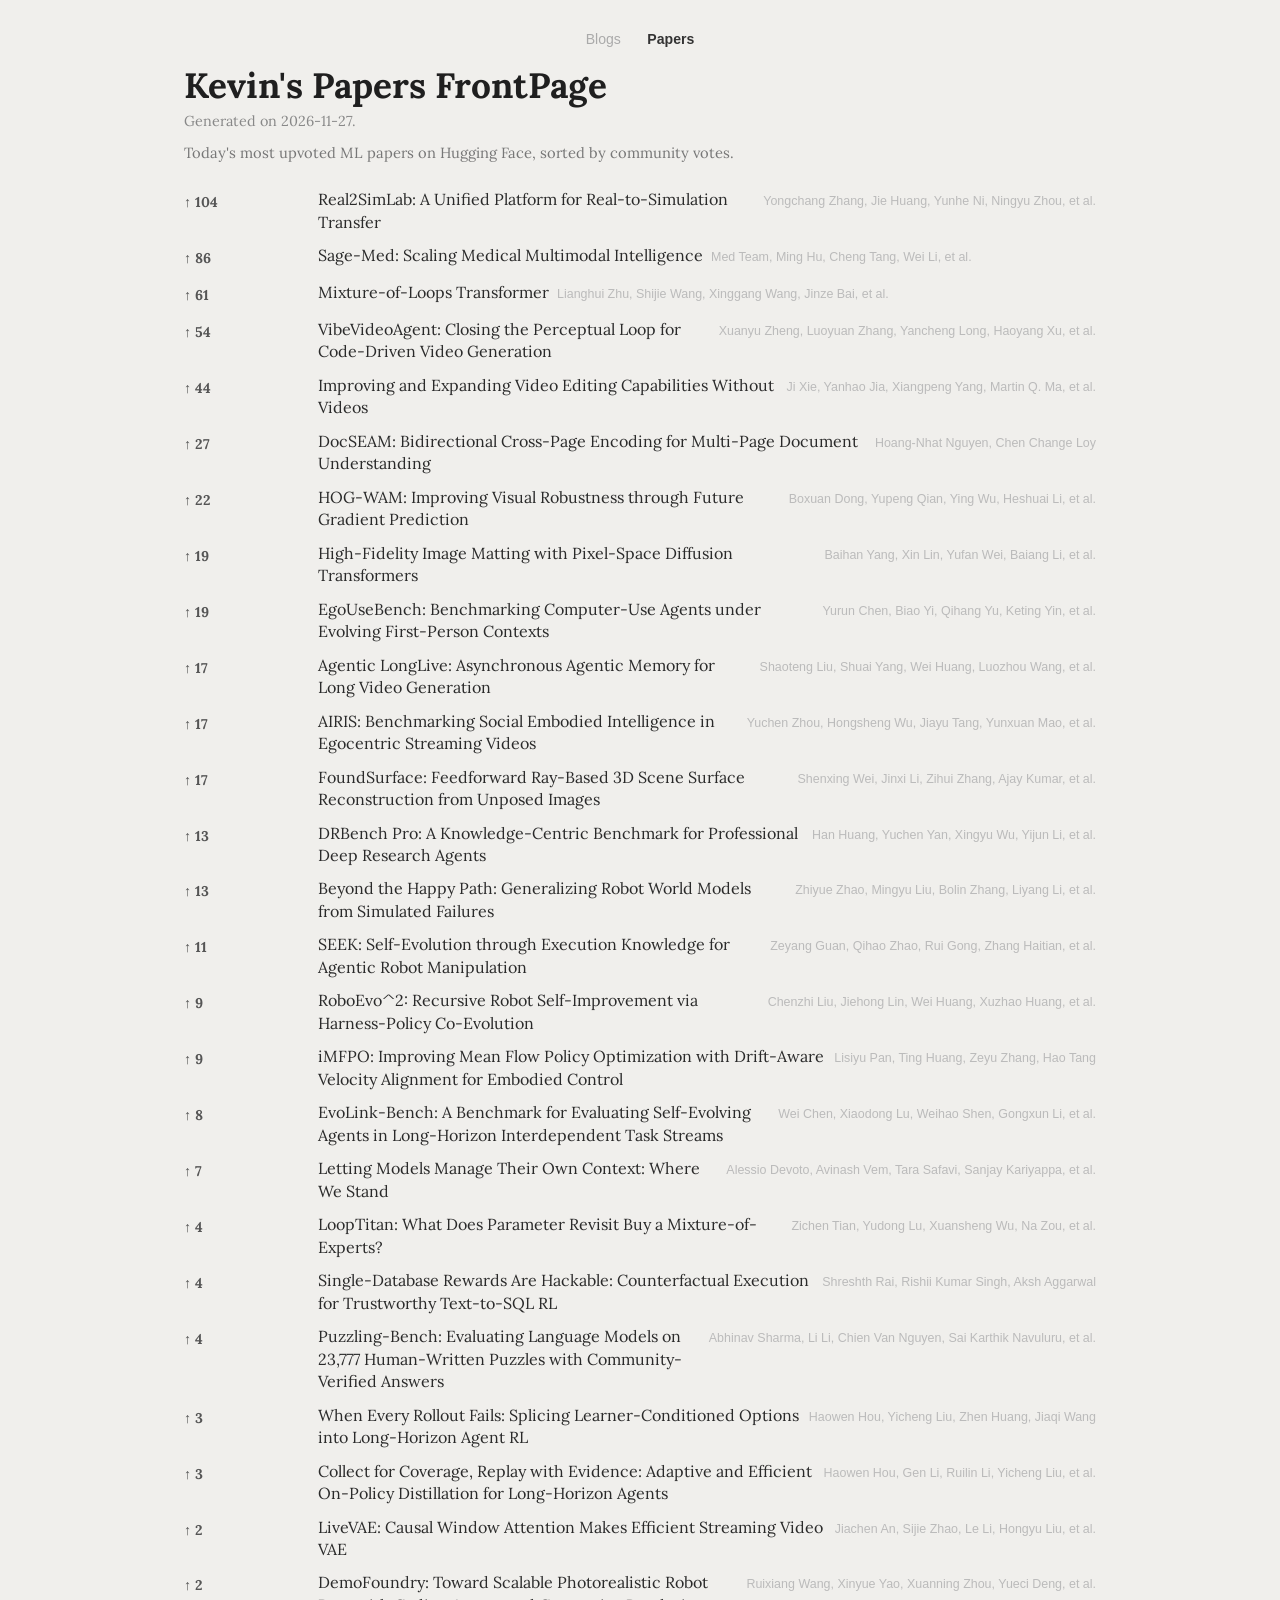
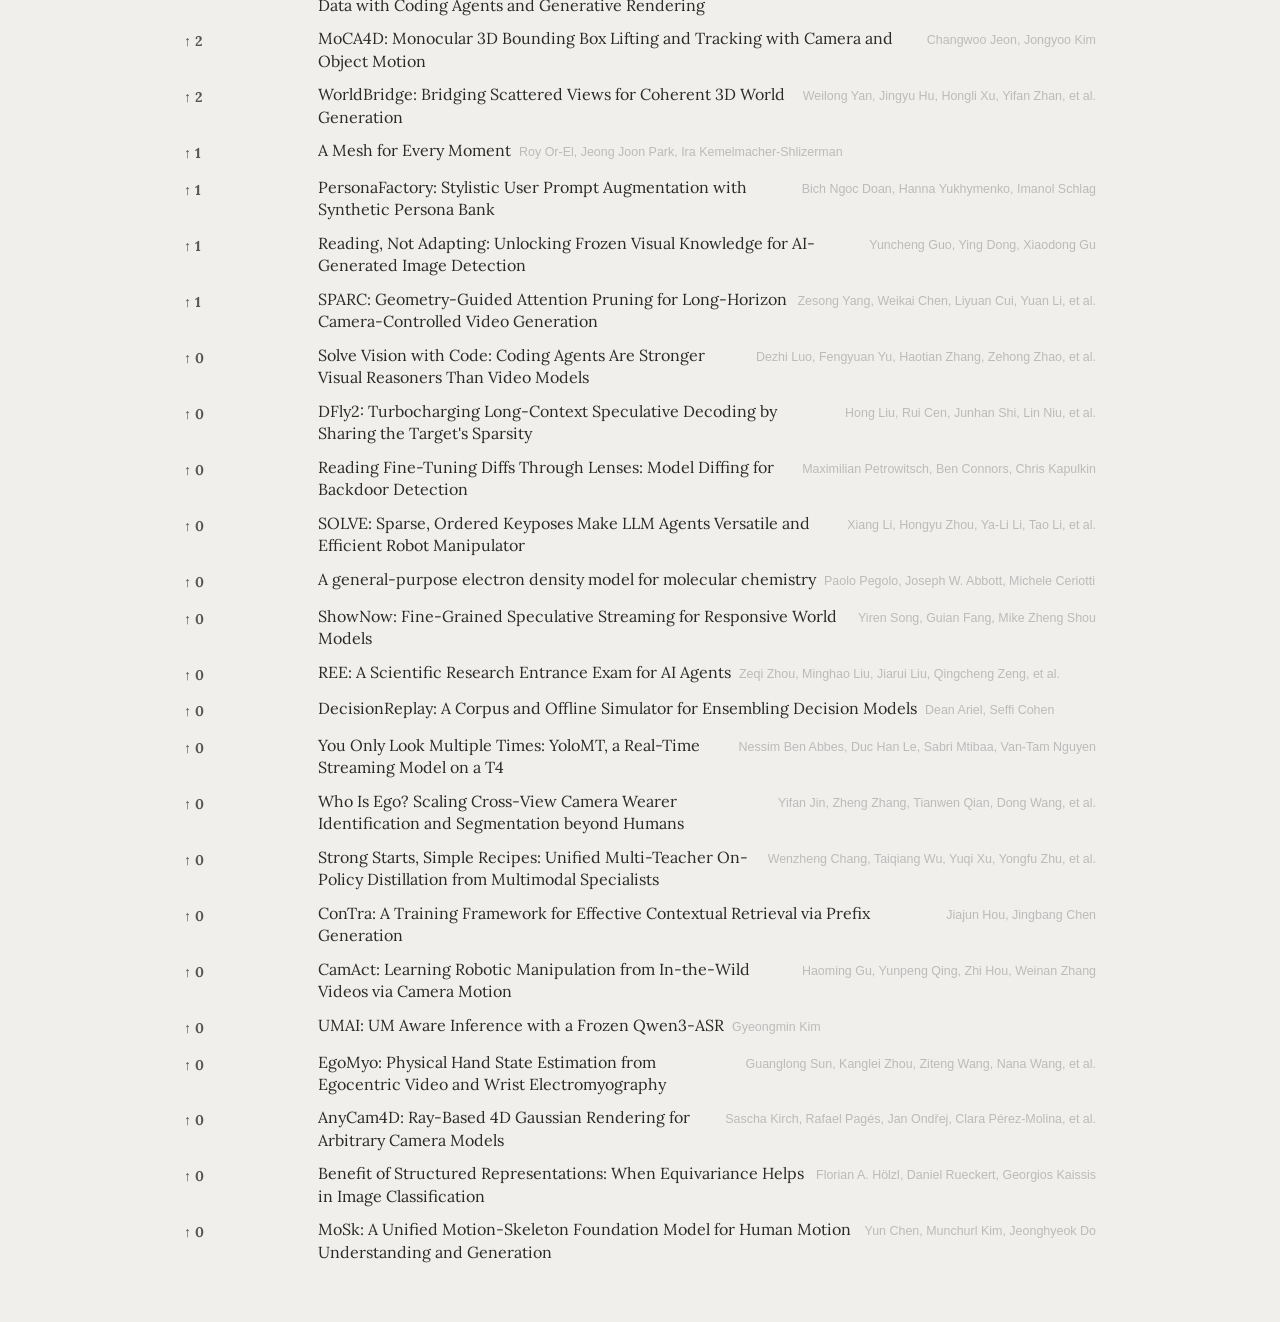
==== commit 9944600d: "chore: update feed [skip ci]" ====
--- a/papers.html
+++ b/papers.html
@@ -13,11 +13,11 @@
       <a href="papers.html" class="active">Papers</a>
     </nav>
     <h1>Kevin&#x27;s Papers FrontPage</h1>
-    <p class="generated">Generated on 2026-11-26.</p>
+    <p class="generated">Generated on 2026-11-27.</p>
     <p class="description">Today&#x27;s most upvoted ML papers on Hugging Face, sorted by community votes.</p>
     <section>
       <div class="entry">
-        <div class="date">↑ 100</div>
+        <div class="date">↑ 104</div>
         <div class="content">
           <details>
             <summary>Real2SimLab: A Unified Platform for Real-to-Simulation Transfer<span class="feed-name">Yongchang Zhang, Jie Huang, Yunhe Ni, Ningyu Zhou, et al.</span></summary>
@@ -27,7 +27,7 @@
         </div>
       </div>
       <div class="entry">
-        <div class="date">↑ 82</div>
+        <div class="date">↑ 86</div>
         <div class="content">
           <details>
             <summary>Sage-Med: Scaling Medical Multimodal Intelligence<span class="feed-name">Med Team, Ming Hu, Cheng Tang, Wei Li, et al.</span></summary>
@@ -37,7 +37,7 @@
         </div>
       </div>
       <div class="entry">
-        <div class="date">↑ 56</div>
+        <div class="date">↑ 61</div>
         <div class="content">
           <details>
             <summary>Mixture-of-Loops Transformer<span class="feed-name">Lianghui Zhu, Shijie Wang, Xinggang Wang, Jinze Bai, et al.</span></summary>
@@ -57,7 +57,7 @@
         </div>
       </div>
       <div class="entry">
-        <div class="date">↑ 40</div>
+        <div class="date">↑ 44</div>
         <div class="content">
           <details>
             <summary>Improving and Expanding Video Editing Capabilities Without Videos<span class="feed-name">Ji Xie, Yanhao Jia, Xiangpeng Yang, Martin Q. Ma, et al.</span></summary>
@@ -67,7 +67,7 @@
         </div>
       </div>
       <div class="entry">
-        <div class="date">↑ 26</div>
+        <div class="date">↑ 27</div>
         <div class="content">
           <details>
             <summary>DocSEAM: Bidirectional Cross-Page Encoding for Multi-Page Document Understanding<span class="feed-name">Hoang-Nhat Nguyen, Chen Change Loy</span></summary>
@@ -87,7 +87,17 @@
         </div>
       </div>
       <div class="entry">
-        <div class="date">↑ 17</div>
+        <div class="date">↑ 19</div>
+        <div class="content">
+          <details>
+            <summary>High-Fidelity Image Matting with Pixel-Space Diffusion Transformers<span class="feed-name">Baihan Yang, Xin Lin, Yufan Wei, Baiang Li, et al.</span></summary>
+            <p class="summary">Diffusion models have shown strong potential for image matting by transferring generative priors learned from large-scale pretraining. However, existing approaches largely rely on latent diffusion models, whose compressed representations and VAE-based reconstruction introduce a mismatch with the high-frequency precision required for matting. We present PixelMatte, a framework that adapts…</p>
+            <p class="link-line"><a href="https://huggingface.co/papers/2611.34929">huggingface</a> &middot; <a href="https://arxiv.org/abs/2611.34929">arxiv</a></p>
+          </details>
+        </div>
+      </div>
+      <div class="entry">
+        <div class="date">↑ 19</div>
         <div class="content">
           <details>
             <summary>EgoUseBench: Benchmarking Computer-Use Agents under Evolving First-Person Contexts<span class="feed-name">Yurun Chen, Biao Yi, Qihang Yu, Keting Yin, et al.</span></summary>
@@ -100,6 +110,16 @@
         <div class="date">↑ 17</div>
         <div class="content">
           <details>
+            <summary>Agentic LongLive: Asynchronous Agentic Memory for Long Video Generation<span class="feed-name">Shaoteng Liu, Shuai Yang, Wei Huang, Luozhou Wang, et al.</span></summary>
+            <p class="summary">Real-time autoregressive video generators stream minutes of video and accept new prompts on the fly, but struggle to keep people, objects, and places consistent over a long interactive story. Agent systems provide such memory for offline multi-shot generation, yet they read the whole script in advance, plan each shot before generating it, and regenerate failed shots, which a live stream does not…</p>
+            <p class="link-line"><a href="https://huggingface.co/papers/2611.34907">huggingface</a> &middot; <a href="https://arxiv.org/abs/2611.34907">arxiv</a></p>
+          </details>
+        </div>
+      </div>
+      <div class="entry">
+        <div class="date">↑ 17</div>
+        <div class="content">
+          <details>
             <summary>AIRIS: Benchmarking Social Embodied Intelligence in Egocentric Streaming Videos<span class="feed-name">Yuchen Zhou, Hongsheng Wu, Jiayu Tang, Yunxuan Mao, et al.</span></summary>
             <p class="summary">Embodied agents operating around people must not only recognize social cues, but also decide when the available evidence is sufficient, whether to intervene, and how to respond without violating social norms. Existing benchmarks typically evaluate these abilities in isolation or with access to completed videos, obscuring where an online social decision fails. We introduce AIRIS, a causal…</p>
             <p class="link-line"><a href="https://huggingface.co/papers/2611.34347">huggingface</a> &middot; <a href="https://arxiv.org/abs/2611.34347">arxiv</a></p>
@@ -117,22 +137,12 @@
         </div>
       </div>
       <div class="entry">
-        <div class="date">↑ 16</div>
-        <div class="content">
-          <details>
-            <summary>High-Fidelity Image Matting with Pixel-Space Diffusion Transformers<span class="feed-name">Baihan Yang, Xin Lin, Yufan Wei, Baiang Li, et al.</span></summary>
-            <p class="summary">Diffusion models have shown strong potential for image matting by transferring generative priors learned from large-scale pretraining. However, existing approaches largely rely on latent diffusion models, whose compressed representations and VAE-based reconstruction introduce a mismatch with the high-frequency precision required for matting. We present PixelMatte, a framework that adapts…</p>
-            <p class="link-line"><a href="https://huggingface.co/papers/2611.34929">huggingface</a> &middot; <a href="https://arxiv.org/abs/2611.34929">arxiv</a></p>
-          </details>
-        </div>
-      </div>
-      <div class="entry">
-        <div class="date">↑ 16</div>
-        <div class="content">
-          <details>
-            <summary>Agentic LongLive: Asynchronous Agentic Memory for Long Video Generation<span class="feed-name">Shaoteng Liu, Shuai Yang, Wei Huang, Luozhou Wang, et al.</span></summary>
-            <p class="summary">Real-time autoregressive video generators stream minutes of video and accept new prompts on the fly, but struggle to keep people, objects, and places consistent over a long interactive story. Agent systems provide such memory for offline multi-shot generation, yet they read the whole script in advance, plan each shot before generating it, and regenerate failed shots, which a live stream does not…</p>
-            <p class="link-line"><a href="https://huggingface.co/papers/2611.34907">huggingface</a> &middot; <a href="https://arxiv.org/abs/2611.34907">arxiv</a></p>
+        <div class="date">↑ 13</div>
+        <div class="content">
+          <details>
+            <summary>DRBench Pro: A Knowledge-Centric Benchmark for Professional Deep Research Agents<span class="feed-name">Han Huang, Yuchen Yan, Xingyu Wu, Yijun Li, et al.</span></summary>
+            <p class="summary">Deep research agents gather information from multiple sources and synthesize it into reports on complex, open-ended questions. Existing benchmarks assess report quality along several dimensions, but lack a dedicated knowledge-centric evaluation of which research directions a report covers and how deeply it explores them. We introduce DRBench Pro, a benchmark that makes structured knowledge…</p>
+            <p class="link-line"><a href="https://huggingface.co/papers/2611.34852">huggingface</a> &middot; <a href="https://arxiv.org/abs/2611.34852">arxiv</a></p>
           </details>
         </div>
       </div>
@@ -147,17 +157,7 @@
         </div>
       </div>
       <div class="entry">
-        <div class="date">↑ 12</div>
-        <div class="content">
-          <details>
-            <summary>DRBench Pro: A Knowledge-Centric Benchmark for Professional Deep Research Agents<span class="feed-name">Han Huang, Yuchen Yan, Xingyu Wu, Yijun Li, et al.</span></summary>
-            <p class="summary">Deep research agents gather information from multiple sources and synthesize it into reports on complex, open-ended questions. Existing benchmarks assess report quality along several dimensions, but lack a dedicated knowledge-centric evaluation of which research directions a report covers and how deeply it explores them. We introduce DRBench Pro, a benchmark that makes structured knowledge…</p>
-            <p class="link-line"><a href="https://huggingface.co/papers/2611.34852">huggingface</a> &middot; <a href="https://arxiv.org/abs/2611.34852">arxiv</a></p>
-          </details>
-        </div>
-      </div>
-      <div class="entry">
-        <div class="date">↑ 10</div>
+        <div class="date">↑ 11</div>
         <div class="content">
           <details>
             <summary>SEEK: Self-Evolution through Execution Knowledge for Agentic Robot Manipulation<span class="feed-name">Zeyang Guan, Qihao Zhao, Rui Gong, Zhang Haitian, et al.</span></summary>
@@ -197,7 +197,7 @@
         </div>
       </div>
       <div class="entry">
-        <div class="date">↑ 5</div>
+        <div class="date">↑ 7</div>
         <div class="content">
           <details>
             <summary>Letting Models Manage Their Own Context: Where We Stand<span class="feed-name">Alessio Devoto, Avinash Vem, Tara Safavi, Sanjay Kariyappa, et al.</span></summary>
@@ -217,6 +217,46 @@
         </div>
       </div>
       <div class="entry">
+        <div class="date">↑ 4</div>
+        <div class="content">
+          <details>
+            <summary>Single-Database Rewards Are Hackable: Counterfactual Execution for Trustworthy Text-to-SQL RL<span class="feed-name">Shreshth Rai, Rishii Kumar Singh, Aksh Aggarwal</span></summary>
+            <p class="summary">Reinforcement learning (RL) for text-to-SQL agents pays a query when its result matches the reference on one database. However, a wrong query can match by luck when the data lack the rows that expose its bug. We study a counterfactual-database (CF) reward that also runs the final query on a few hidden, code-generated copies of the database and pays only if all results match (strict form) or by…</p>
+            <p class="link-line"><a href="https://huggingface.co/papers/2611.34363">huggingface</a> &middot; <a href="https://arxiv.org/abs/2611.34363">arxiv</a></p>
+          </details>
+        </div>
+      </div>
+      <div class="entry">
+        <div class="date">↑ 4</div>
+        <div class="content">
+          <details>
+            <summary>Puzzling-Bench: Evaluating Language Models on 23,777 Human-Written Puzzles with Community-Verified Answers<span class="feed-name">Abhinav Sharma, Li Li, Chien Van Nguyen, Sai Karthik Navuluru, et al.</span></summary>
+            <p class="summary">We introduce Puzzling-Bench, a benchmark of 23,777 puzzles with community-verified answers drawn from the Puzzling Stack Exchange archive (2014-2026): riddles, ciphers, logic grids, lateral-thinking problems, wordplay and recreational mathematics, a third of them with images. Every puzzle carries the answer accepted by its author, a short reference answer taken from it (LLM-extracted for the…</p>
+            <p class="link-line"><a href="https://huggingface.co/papers/2611.34331">huggingface</a> &middot; <a href="https://arxiv.org/abs/2611.34331">arxiv</a></p>
+          </details>
+        </div>
+      </div>
+      <div class="entry">
+        <div class="date">↑ 3</div>
+        <div class="content">
+          <details>
+            <summary>When Every Rollout Fails: Splicing Learner-Conditioned Options into Long-Horizon Agent RL<span class="feed-name">Haowen Hou, Yicheng Liu, Zhen Huang, Jiaqi Wang</span></summary>
+            <p class="summary">Group-based reinforcement learning with verifiable rewards often yields all-fail groups on long-horizon agent tasks: every sampled trajectory receives zero reward, leaving group-relative methods without a reward-based policy gradient. A common remedy supplies complete solutions from a stronger model, but full trajectories are expensive and expose the learner to long off-policy histories. We…</p>
+            <p class="link-line"><a href="https://huggingface.co/papers/2611.34777">huggingface</a> &middot; <a href="https://arxiv.org/abs/2611.34777">arxiv</a></p>
+          </details>
+        </div>
+      </div>
+      <div class="entry">
+        <div class="date">↑ 3</div>
+        <div class="content">
+          <details>
+            <summary>Collect for Coverage, Replay with Evidence: Adaptive and Efficient On-Policy Distillation for Long-Horizon Agents<span class="feed-name">Haowen Hou, Gen Li, Ruilin Li, Yicheng Liu, et al.</span></summary>
+            <p class="summary">Fully online on-policy distillation (OPD) is costly for long-horizon agents because each update depends on fresh environment rollouts. Prefix replay offers an efficient alternative by sampling current-student responses from stored histories, reducing idle time for long-tail rollouts and allowing each collected trajectory to support multiple updates. However, our analysis of the complete prefix…</p>
+            <p class="link-line"><a href="https://huggingface.co/papers/2611.34756">huggingface</a> &middot; <a href="https://arxiv.org/abs/2611.34756">arxiv</a></p>
+          </details>
+        </div>
+      </div>
+      <div class="entry">
         <div class="date">↑ 2</div>
         <div class="content">
           <details>
@@ -230,26 +270,6 @@
         <div class="date">↑ 2</div>
         <div class="content">
           <details>
-            <summary>When Every Rollout Fails: Splicing Learner-Conditioned Options into Long-Horizon Agent RL<span class="feed-name">Haowen Hou, Yicheng Liu, Zhen Huang, Jiaqi Wang</span></summary>
-            <p class="summary">Group-based reinforcement learning with verifiable rewards often yields all-fail groups on long-horizon agent tasks: every sampled trajectory receives zero reward, leaving group-relative methods without a reward-based policy gradient. A common remedy supplies complete solutions from a stronger model, but full trajectories are expensive and expose the learner to long off-policy histories. We…</p>
-            <p class="link-line"><a href="https://huggingface.co/papers/2611.34777">huggingface</a> &middot; <a href="https://arxiv.org/abs/2611.34777">arxiv</a></p>
-          </details>
-        </div>
-      </div>
-      <div class="entry">
-        <div class="date">↑ 2</div>
-        <div class="content">
-          <details>
-            <summary>Collect for Coverage, Replay with Evidence: Adaptive and Efficient On-Policy Distillation for Long-Horizon Agents<span class="feed-name">Haowen Hou, Gen Li, Ruilin Li, Yicheng Liu, et al.</span></summary>
-            <p class="summary">Fully online on-policy distillation (OPD) is costly for long-horizon agents because each update depends on fresh environment rollouts. Prefix replay offers an efficient alternative by sampling current-student responses from stored histories, reducing idle time for long-tail rollouts and allowing each collected trajectory to support multiple updates. However, our analysis of the complete prefix…</p>
-            <p class="link-line"><a href="https://huggingface.co/papers/2611.34756">huggingface</a> &middot; <a href="https://arxiv.org/abs/2611.34756">arxiv</a></p>
-          </details>
-        </div>
-      </div>
-      <div class="entry">
-        <div class="date">↑ 2</div>
-        <div class="content">
-          <details>
             <summary>DemoFoundry: Toward Scalable Photorealistic Robot Data with Coding Agents and Generative Rendering<span class="feed-name">Ruixiang Wang, Xinyue Yao, Xuanning Zhou, Yueci Deng, et al.</span></summary>
             <p class="summary">Scaling robot learning requires demonstrations that combine realistic visual observations with reliable action supervision. Simulation-based synthesis faces a substantial visual gap relative to real environments, while video-only generation struggles to maintain physically consistent interactions and provide aligned action labels. We present DemoFoundry, an automated framework that couples coding…</p>
             <p class="link-line"><a href="https://huggingface.co/papers/2611.34671">huggingface</a> &middot; <a href="https://arxiv.org/abs/2611.34671">arxiv</a></p>
@@ -270,19 +290,9 @@
         <div class="date">↑ 2</div>
         <div class="content">
           <details>
-            <summary>Single-Database Rewards Are Hackable: Counterfactual Execution for Trustworthy Text-to-SQL RL<span class="feed-name">Shreshth Rai, Rishii Kumar Singh, Aksh Aggarwal</span></summary>
-            <p class="summary">Reinforcement learning (RL) for text-to-SQL agents pays a query when its result matches the reference on one database. However, a wrong query can match by luck when the data lack the rows that expose its bug. We study a counterfactual-database (CF) reward that also runs the final query on a few hidden, code-generated copies of the database and pays only if all results match (strict form) or by…</p>
-            <p class="link-line"><a href="https://huggingface.co/papers/2611.34363">huggingface</a> &middot; <a href="https://arxiv.org/abs/2611.34363">arxiv</a></p>
-          </details>
-        </div>
-      </div>
-      <div class="entry">
-        <div class="date">↑ 2</div>
-        <div class="content">
-          <details>
-            <summary>Puzzling-Bench: Evaluating Language Models on 23,777 Human-Written Puzzles with Community-Verified Answers<span class="feed-name">Abhinav Sharma, Li Li, Chien Van Nguyen, Sai Karthik Navuluru, et al.</span></summary>
-            <p class="summary">We introduce Puzzling-Bench, a benchmark of 23,777 puzzles with community-verified answers drawn from the Puzzling Stack Exchange archive (2014-2026): riddles, ciphers, logic grids, lateral-thinking problems, wordplay and recreational mathematics, a third of them with images. Every puzzle carries the answer accepted by its author, a short reference answer taken from it (LLM-extracted for the…</p>
-            <p class="link-line"><a href="https://huggingface.co/papers/2611.34331">huggingface</a> &middot; <a href="https://arxiv.org/abs/2611.34331">arxiv</a></p>
+            <summary>WorldBridge: Bridging Scattered Views for Coherent 3D World Generation<span class="feed-name">Weilong Yan, Jingyu Hu, Hongli Xu, Yifan Zhan, et al.</span></summary>
+            <p class="summary">Generating coherent and explorable 3D worlds from scattered images with little or no visual overlap is a fundamental and long-standing challenge in computer vision, which existing geometry-aware methods fail to address. Meanwhile, existing image- and video-based methods may generate unseen regions but produce inconsistent geometry across views. To bridge this gap, we present WorldBridge, a…</p>
+            <p class="link-line"><a href="https://huggingface.co/papers/2611.34079">huggingface</a> &middot; <a href="https://arxiv.org/abs/2611.34079">arxiv</a></p>
           </details>
         </div>
       </div>
@@ -320,16 +330,6 @@
         <div class="date">↑ 1</div>
         <div class="content">
           <details>
-            <summary>WorldBridge: Bridging Scattered Views for Coherent 3D World Generation<span class="feed-name">Weilong Yan, Jingyu Hu, Hongli Xu, Yifan Zhan, et al.</span></summary>
-            <p class="summary">Generating coherent and explorable 3D worlds from scattered images with little or no visual overlap is a fundamental and long-standing challenge in computer vision, which existing geometry-aware methods fail to address. Meanwhile, existing image- and video-based methods may generate unseen regions but produce inconsistent geometry across views. To bridge this gap, we present WorldBridge, a…</p>
-            <p class="link-line"><a href="https://huggingface.co/papers/2611.34079">huggingface</a> &middot; <a href="https://arxiv.org/abs/2611.34079">arxiv</a></p>
-          </details>
-        </div>
-      </div>
-      <div class="entry">
-        <div class="date">↑ 1</div>
-        <div class="content">
-          <details>
             <summary>SPARC: Geometry-Guided Attention Pruning for Long-Horizon Camera-Controlled Video Generation<span class="feed-name">Zesong Yang, Weikai Chen, Liyuan Cui, Yuan Li, et al.</span></summary>
             <p class="summary">We present SPARC, a geometry-guided attention pruning framework that turns the native self-attention of pretrained video diffusion transformers into a unified mechanism for camera control and persistent scene memory. Our key insight is that attention connectivity can simultaneously serve as geometric conditioning for camera control and spatial addressing for historical memory retrieval. Motivated…</p>
             <p class="link-line"><a href="https://huggingface.co/papers/2611.34064">huggingface</a> &middot; <a href="https://arxiv.org/abs/2611.34064">arxiv</a></p>
@@ -337,16 +337,6 @@
         </div>
       </div>
       <div class="entry">
-        <div class="date">↑ 1</div>
-        <div class="content">
-          <details>
-            <summary>Looped Models are Fast Multi-Token Predictors<span class="feed-name">Ayhan Suleymanzade, Sean McLeish, Sehoon Kim, Jinwoo Kim, et al.</span></summary>
-            <p class="summary">Looped language models can adapt computation for predicting a token without a proportional rescaling in unique model parameters by adjusting the number of loops. This property has been used for self-speculative decoding, taking shallow loops as fast drafters and deep loops as verifiers, which is effective since drafting still uses full parameters. In this paper, we show that shallow loops can be…</p>
-            <p class="link-line"><a href="https://huggingface.co/papers/2611.33896">huggingface</a> &middot; <a href="https://arxiv.org/abs/2611.33896">arxiv</a></p>
-          </details>
-        </div>
-      </div>
-      <div class="entry">
         <div class="date">↑ 0</div>
         <div class="content">
           <details>
@@ -403,6 +393,16 @@
             <summary>ShowNow: Fine-Grained Speculative Streaming for Responsive World Models<span class="feed-name">Yiren Song, Guian Fang, Mike Zheng Shou</span></summary>
             <p class="summary">Interactive world models must generate video continuously while responding promptly to user actions. Real-time throughput alone leaves input latency unresolved: coarse generation blocks delay action updates, and generation after input adds work to the response path. We introduce ShowNow, a fine-grained speculative streaming framework that uses computation available during playback to prepare…</p>
             <p class="link-line"><a href="https://huggingface.co/papers/2611.34693">huggingface</a> &middot; <a href="https://arxiv.org/abs/2611.34693">arxiv</a></p>
+          </details>
+        </div>
+      </div>
+      <div class="entry">
+        <div class="date">↑ 0</div>
+        <div class="content">
+          <details>
+            <summary>REE: A Scientific Research Entrance Exam for AI Agents<span class="feed-name">Zeqi Zhou, Minghao Liu, Jiarui Liu, Qingcheng Zeng, et al.</span></summary>
+            <p class="summary">Autonomous research agents are emerging as a promising approach to scientific problem-solving across disciplines, owing to their growing ability to improve a solution through repeated experiments. Evaluating this ability requires benchmarks that pose open-ended research problems and measure improvements over established scientific methods. We introduce REE (Research Entrance Exam), a benchmark…</p>
+            <p class="link-line"><a href="https://huggingface.co/papers/2611.34646">huggingface</a> &middot; <a href="https://arxiv.org/abs/2611.34646">arxiv</a></p>
           </details>
         </div>
       </div>
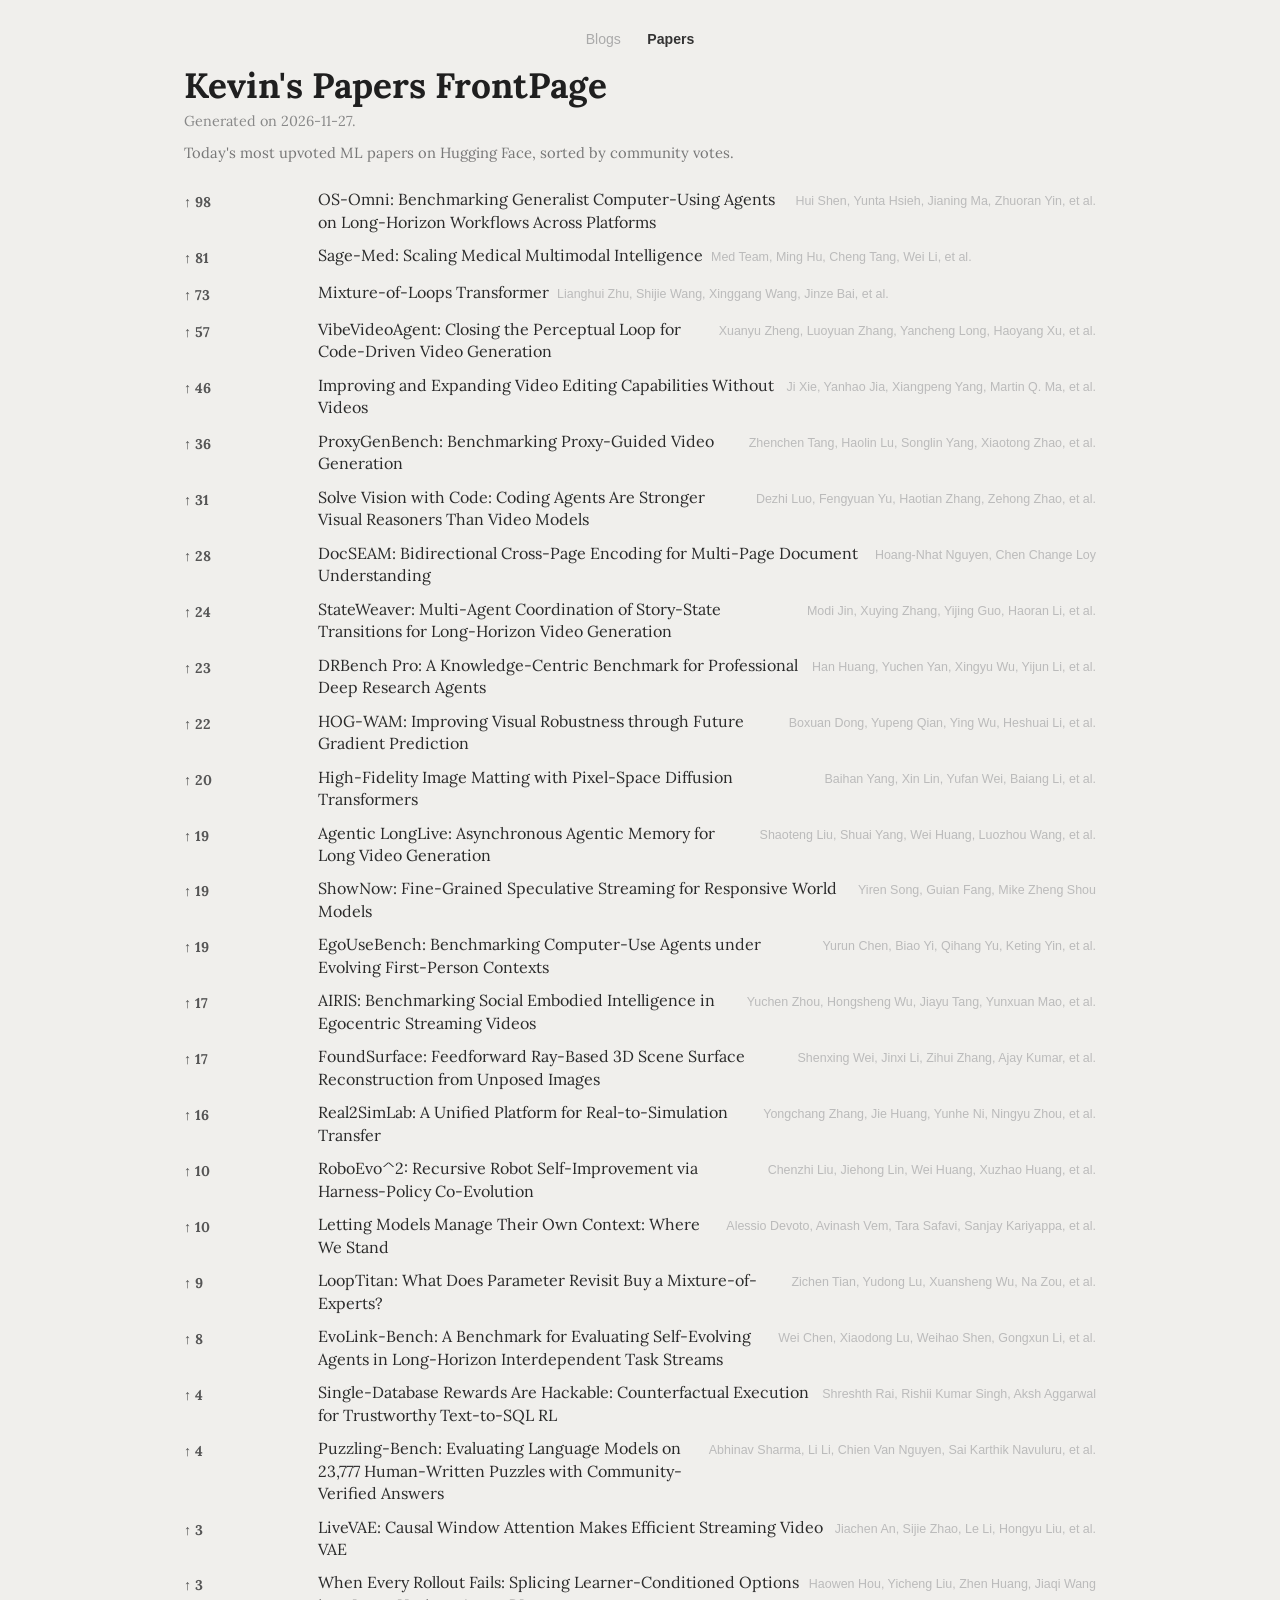
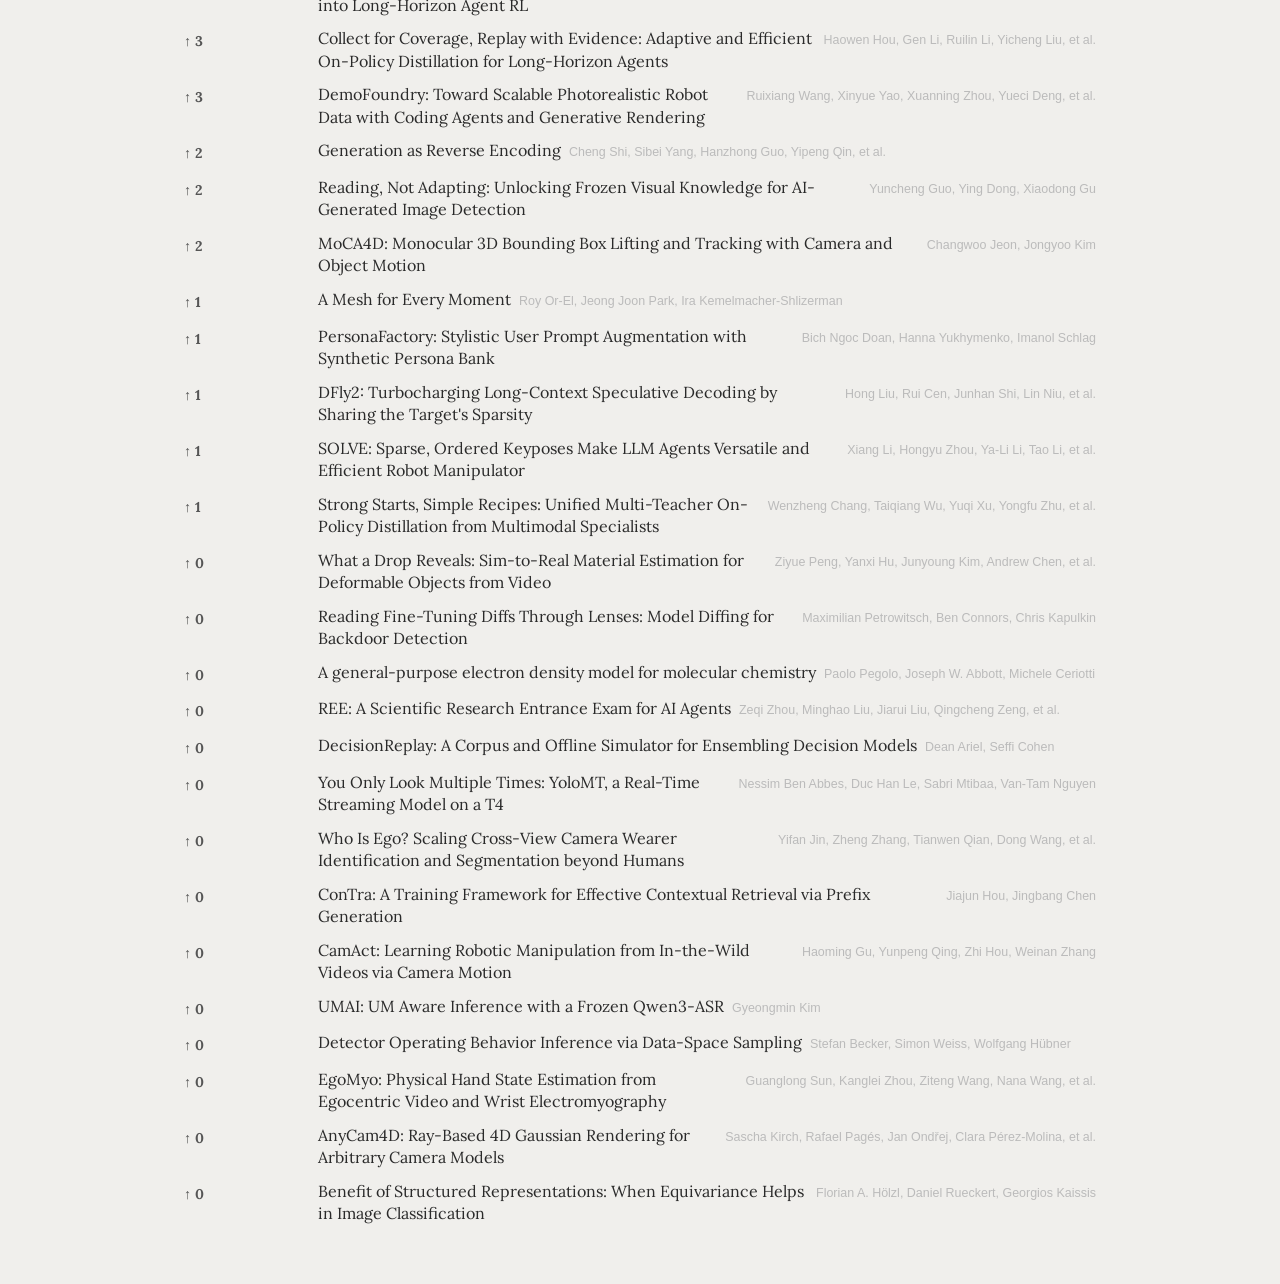
==== commit 8f3cc844: "chore: update feed [skip ci]" ====
--- a/papers.html
+++ b/papers.html
@@ -17,7 +17,177 @@
     <p class="description">Today&#x27;s most upvoted ML papers on Hugging Face, sorted by community votes.</p>
     <section>
       <div class="entry">
-        <div class="date">↑ 104</div>
+        <div class="date">↑ 98</div>
+        <div class="content">
+          <details>
+            <summary>OS-Omni: Benchmarking Generalist Computer-Using Agents on Long-Horizon Workflows Across Platforms<span class="feed-name">Hui Shen, Yunta Hsieh, Jianing Ma, Zhuoran Yin, et al.</span></summary>
+            <p class="summary">Computer-using agents are increasingly expected to complete realistic user goals rather than isolated GUI actions. However, existing benchmarks typically isolate web, mobile, or desktop environments, leaving it unclear whether a single generalist agent can execute long-horizon workflows that span multiple operating systems and persistent application states. We introduce OS-Omni, a live…</p>
+            <p class="link-line"><a href="https://huggingface.co/papers/2611.34232">huggingface</a> &middot; <a href="https://arxiv.org/abs/2611.34232">arxiv</a></p>
+          </details>
+        </div>
+      </div>
+      <div class="entry">
+        <div class="date">↑ 81</div>
+        <div class="content">
+          <details>
+            <summary>Sage-Med: Scaling Medical Multimodal Intelligence<span class="feed-name">Med Team, Ming Hu, Cheng Tang, Wei Li, et al.</span></summary>
+            <p class="summary">Establishing effective scaling laws for medical multimodal large language models (MLLMs) remains a persistent and fundamental challenge. Our systematic evaluation shows that existing medical MLLMs tend to underperform frontier general-purpose MLLMs across a range of medical tasks, while scaling model size primarily improves text capabilities rather than multimodal perception, and enabling…</p>
+            <p class="link-line"><a href="https://huggingface.co/papers/2611.34575">huggingface</a> &middot; <a href="https://arxiv.org/abs/2611.34575">arxiv</a></p>
+          </details>
+        </div>
+      </div>
+      <div class="entry">
+        <div class="date">↑ 73</div>
+        <div class="content">
+          <details>
+            <summary>Mixture-of-Loops Transformer<span class="feed-name">Lianghui Zhu, Shijie Wang, Xinggang Wang, Jinze Bai, et al.</span></summary>
+            <p class="summary">Looped Transformers boost expressivity by reusing shared layers across loops, yet at the cost of efficiency. Pushing their expressivity-efficiency frontier requires rethinking the core mechanism connecting adjacent loops: What should be passed as a Transformer loops? We introduce Mixture-of-Loops Transformer (MoLT), whose Mixture-of-Loops Attention (MoLA) uses keys and values (KV) as memory for…</p>
+            <p class="link-line"><a href="https://huggingface.co/papers/2611.34923">huggingface</a> &middot; <a href="https://arxiv.org/abs/2611.34923">arxiv</a></p>
+          </details>
+        </div>
+      </div>
+      <div class="entry">
+        <div class="date">↑ 57</div>
+        <div class="content">
+          <details>
+            <summary>VibeVideoAgent: Closing the Perceptual Loop for Code-Driven Video Generation<span class="feed-name">Xuanyu Zheng, Luoyuan Zhang, Yancheng Long, Haoyang Xu, et al.</span></summary>
+            <p class="summary">Code-driven video generation asks a coding agent to write and run rendering programs. This gives exact control over typography, data visualizations, synchronized audio, and multi-shot scenes, and it leaves an editable project behind. A program that exits cleanly can still render overlapping labels, a camera aimed away from its subject, broken object interactions, or narration that drifts out of…</p>
+            <p class="link-line"><a href="https://huggingface.co/papers/2611.34237">huggingface</a> &middot; <a href="https://arxiv.org/abs/2611.34237">arxiv</a></p>
+          </details>
+        </div>
+      </div>
+      <div class="entry">
+        <div class="date">↑ 46</div>
+        <div class="content">
+          <details>
+            <summary>Improving and Expanding Video Editing Capabilities Without Videos<span class="feed-name">Ji Xie, Yanhao Jia, Xiangpeng Yang, Martin Q. Ma, et al.</span></summary>
+            <p class="summary">Image editing models can follow a wide range of instructions, but video editing models still lag behind, limited in part by the difficulty of collecting paired source and edited videos. Is it possible to transfer advanced image editing capabilities to video editors without new paired videos? We introduce Image-to-Video Transfer (I2VT), which improves pretrained video editors and expands them to…</p>
+            <p class="link-line"><a href="https://huggingface.co/papers/2611.34941">huggingface</a> &middot; <a href="https://arxiv.org/abs/2611.34941">arxiv</a></p>
+          </details>
+        </div>
+      </div>
+      <div class="entry">
+        <div class="date">↑ 36</div>
+        <div class="content">
+          <details>
+            <summary>ProxyGenBench: Benchmarking Proxy-Guided Video Generation<span class="feed-name">Zhenchen Tang, Haolin Lu, Songlin Yang, Xiaotong Zhao, et al.</span></summary>
+            <p class="summary">Recent video generators produce realistic videos, yet controlling how scenes unfold remains challenging. Structural proxies, such as animated 3D blockouts, guide generation by specifying scene layout, motion, camera behavior, and event order. However, these coarse inputs leave details unspecified and may contain artifacts that should not be reproduced. Successful proxy-guided generation must…</p>
+            <p class="link-line"><a href="https://huggingface.co/papers/2611.34457">huggingface</a> &middot; <a href="https://arxiv.org/abs/2611.34457">arxiv</a></p>
+          </details>
+        </div>
+      </div>
+      <div class="entry">
+        <div class="date">↑ 31</div>
+        <div class="content">
+          <details>
+            <summary>Solve Vision with Code: Coding Agents Are Stronger Visual Reasoners Than Video Models<span class="feed-name">Dezhi Luo, Fengyuan Yu, Haotian Zhang, Zehong Zhao, et al.</span></summary>
+            <p class="summary">Video generation models are increasingly evaluated as visual reasoners: given a first frame and a natural-language prompt, can the model produce the video in which the specified task is carried out? The paradigm is considered advantageous because the reasoning is native to the visual medium, unfolding directly in the frames rather than through language or code. Whether this native route is in…</p>
+            <p class="link-line"><a href="https://huggingface.co/papers/2611.34813">huggingface</a> &middot; <a href="https://arxiv.org/abs/2611.34813">arxiv</a></p>
+          </details>
+        </div>
+      </div>
+      <div class="entry">
+        <div class="date">↑ 28</div>
+        <div class="content">
+          <details>
+            <summary>DocSEAM: Bidirectional Cross-Page Encoding for Multi-Page Document Understanding<span class="feed-name">Hoang-Nhat Nguyen, Chen Change Loy</span></summary>
+            <p class="summary">Multi-page document vision-language models encode each page independently, creating a feature-level discontinuity at page boundaries: visual tokens are formed without access to content on adjacent pages, and the language model must reason over these page representations formed in isolation. We introduce DocSEAM (Document Selective Enrichment via Anchored Masking), a lightweight module inserted…</p>
+            <p class="link-line"><a href="https://huggingface.co/papers/2611.34420">huggingface</a> &middot; <a href="https://arxiv.org/abs/2611.34420">arxiv</a></p>
+          </details>
+        </div>
+      </div>
+      <div class="entry">
+        <div class="date">↑ 24</div>
+        <div class="content">
+          <details>
+            <summary>StateWeaver: Multi-Agent Coordination of Story-State Transitions for Long-Horizon Video Generation<span class="feed-name">Modi Jin, Xuying Zhang, Yijing Guo, Haoran Li, et al.</span></summary>
+            <p class="summary">Modern video foundation models generate high-quality short clips, but preserving long-video consistency and correctly depicting event-driven state changes remain challenging. Existing agentic workflows face these challenges because continual planning and repair accumulate context, while reference updates remain limited. We introduce StateWeaver, which combines Active States and Hierarchical…</p>
+            <p class="link-line"><a href="https://huggingface.co/papers/2611.34290">huggingface</a> &middot; <a href="https://arxiv.org/abs/2611.34290">arxiv</a></p>
+          </details>
+        </div>
+      </div>
+      <div class="entry">
+        <div class="date">↑ 23</div>
+        <div class="content">
+          <details>
+            <summary>DRBench Pro: A Knowledge-Centric Benchmark for Professional Deep Research Agents<span class="feed-name">Han Huang, Yuchen Yan, Xingyu Wu, Yijun Li, et al.</span></summary>
+            <p class="summary">Deep research agents gather information from multiple sources and synthesize it into reports on complex, open-ended questions. Existing benchmarks assess report quality along several dimensions, but lack a dedicated knowledge-centric evaluation of which research directions a report covers and how deeply it explores them. We introduce DRBench Pro, a benchmark that makes structured knowledge…</p>
+            <p class="link-line"><a href="https://huggingface.co/papers/2611.34852">huggingface</a> &middot; <a href="https://arxiv.org/abs/2611.34852">arxiv</a></p>
+          </details>
+        </div>
+      </div>
+      <div class="entry">
+        <div class="date">↑ 22</div>
+        <div class="content">
+          <details>
+            <summary>HOG-WAM: Improving Visual Robustness through Future Gradient Prediction<span class="feed-name">Boxuan Dong, Yupeng Qian, Ying Wu, Heshuai Li, et al.</span></summary>
+            <p class="summary">World-action models jointly predict future observations and actions, yet visual corruption can disrupt the resulting policies. We introduce HOG-WAM, which adds future Histograms of Oriented Gradients (HOG) as structural supervision derived directly from demonstration images. An auxiliary HOG diffusion transformer (DiT) module reads RGB features through asymmetric attention, allowing its objective…</p>
+            <p class="link-line"><a href="https://huggingface.co/papers/2611.34811">huggingface</a> &middot; <a href="https://arxiv.org/abs/2611.34811">arxiv</a></p>
+          </details>
+        </div>
+      </div>
+      <div class="entry">
+        <div class="date">↑ 20</div>
+        <div class="content">
+          <details>
+            <summary>High-Fidelity Image Matting with Pixel-Space Diffusion Transformers<span class="feed-name">Baihan Yang, Xin Lin, Yufan Wei, Baiang Li, et al.</span></summary>
+            <p class="summary">Diffusion models have shown strong potential for image matting by transferring generative priors learned from large-scale pretraining. However, existing approaches largely rely on latent diffusion models, whose compressed representations and VAE-based reconstruction introduce a mismatch with the high-frequency precision required for matting. We present PixelMatte, a framework that adapts…</p>
+            <p class="link-line"><a href="https://huggingface.co/papers/2611.34929">huggingface</a> &middot; <a href="https://arxiv.org/abs/2611.34929">arxiv</a></p>
+          </details>
+        </div>
+      </div>
+      <div class="entry">
+        <div class="date">↑ 19</div>
+        <div class="content">
+          <details>
+            <summary>Agentic LongLive: Asynchronous Agentic Memory for Long Video Generation<span class="feed-name">Shaoteng Liu, Shuai Yang, Wei Huang, Luozhou Wang, et al.</span></summary>
+            <p class="summary">Real-time autoregressive video generators stream minutes of video and accept new prompts on the fly, but struggle to keep people, objects, and places consistent over a long interactive story. Agent systems provide such memory for offline multi-shot generation, yet they read the whole script in advance, plan each shot before generating it, and regenerate failed shots, which a live stream does not…</p>
+            <p class="link-line"><a href="https://huggingface.co/papers/2611.34907">huggingface</a> &middot; <a href="https://arxiv.org/abs/2611.34907">arxiv</a></p>
+          </details>
+        </div>
+      </div>
+      <div class="entry">
+        <div class="date">↑ 19</div>
+        <div class="content">
+          <details>
+            <summary>ShowNow: Fine-Grained Speculative Streaming for Responsive World Models<span class="feed-name">Yiren Song, Guian Fang, Mike Zheng Shou</span></summary>
+            <p class="summary">Interactive world models must generate video continuously while responding promptly to user actions. Real-time throughput alone leaves input latency unresolved: coarse generation blocks delay action updates, and generation after input adds work to the response path. We introduce ShowNow, a fine-grained speculative streaming framework that uses computation available during playback to prepare…</p>
+            <p class="link-line"><a href="https://huggingface.co/papers/2611.34693">huggingface</a> &middot; <a href="https://arxiv.org/abs/2611.34693">arxiv</a></p>
+          </details>
+        </div>
+      </div>
+      <div class="entry">
+        <div class="date">↑ 19</div>
+        <div class="content">
+          <details>
+            <summary>EgoUseBench: Benchmarking Computer-Use Agents under Evolving First-Person Contexts<span class="feed-name">Yurun Chen, Biao Yi, Qihang Yu, Keting Yin, et al.</span></summary>
+            <p class="summary">AI wearables, such as smart glasses, extend the context available to agents beyond digital environments to users&#x27; physical surroundings. With these devices, computer tasks can originate from users&#x27; ongoing activities rather than solely from explicit instructions. Through first-person observations, agents can identify objects and activities relevant to user requests and ground digital tasks in the…</p>
+            <p class="link-line"><a href="https://huggingface.co/papers/2611.34466">huggingface</a> &middot; <a href="https://arxiv.org/abs/2611.34466">arxiv</a></p>
+          </details>
+        </div>
+      </div>
+      <div class="entry">
+        <div class="date">↑ 17</div>
+        <div class="content">
+          <details>
+            <summary>AIRIS: Benchmarking Social Embodied Intelligence in Egocentric Streaming Videos<span class="feed-name">Yuchen Zhou, Hongsheng Wu, Jiayu Tang, Yunxuan Mao, et al.</span></summary>
+            <p class="summary">Embodied agents operating around people must not only recognize social cues, but also decide when the available evidence is sufficient, whether to intervene, and how to respond without violating social norms. Existing benchmarks typically evaluate these abilities in isolation or with access to completed videos, obscuring where an online social decision fails. We introduce AIRIS, a causal…</p>
+            <p class="link-line"><a href="https://huggingface.co/papers/2611.34347">huggingface</a> &middot; <a href="https://arxiv.org/abs/2611.34347">arxiv</a></p>
+          </details>
+        </div>
+      </div>
+      <div class="entry">
+        <div class="date">↑ 17</div>
+        <div class="content">
+          <details>
+            <summary>FoundSurface: Feedforward Ray-Based 3D Scene Surface Reconstruction from Unposed Images<span class="feed-name">Shenxing Wei, Jinxi Li, Zihui Zhang, Ajay Kumar, et al.</span></summary>
+            <p class="summary">Accurate 3D surface reconstruction from unposed images remains a fundamental challenge in computer vision. Recent feed-forward pointmap methods eliminate the need for camera poses but inherently produce discrete, sparse representations. In this paper, we present a generalizable pipeline that directly recovers continuous, high-fidelity 3D surfaces from unposed images by seamlessly integrating…</p>
+            <p class="link-line"><a href="https://huggingface.co/papers/2611.34128">huggingface</a> &middot; <a href="https://arxiv.org/abs/2611.34128">arxiv</a></p>
+          </details>
+        </div>
+      </div>
+      <div class="entry">
+        <div class="date">↑ 16</div>
         <div class="content">
           <details>
             <summary>Real2SimLab: A Unified Platform for Real-to-Simulation Transfer<span class="feed-name">Yongchang Zhang, Jie Huang, Yunhe Ni, Ningyu Zhou, et al.</span></summary>
@@ -27,147 +197,7 @@
         </div>
       </div>
       <div class="entry">
-        <div class="date">↑ 86</div>
-        <div class="content">
-          <details>
-            <summary>Sage-Med: Scaling Medical Multimodal Intelligence<span class="feed-name">Med Team, Ming Hu, Cheng Tang, Wei Li, et al.</span></summary>
-            <p class="summary">Establishing effective scaling laws for medical multimodal large language models (MLLMs) remains a persistent and fundamental challenge. Our systematic evaluation shows that existing medical MLLMs tend to underperform frontier general-purpose MLLMs across a range of medical tasks, while scaling model size primarily improves text capabilities rather than multimodal perception, and enabling…</p>
-            <p class="link-line"><a href="https://huggingface.co/papers/2611.34575">huggingface</a> &middot; <a href="https://arxiv.org/abs/2611.34575">arxiv</a></p>
-          </details>
-        </div>
-      </div>
-      <div class="entry">
-        <div class="date">↑ 61</div>
-        <div class="content">
-          <details>
-            <summary>Mixture-of-Loops Transformer<span class="feed-name">Lianghui Zhu, Shijie Wang, Xinggang Wang, Jinze Bai, et al.</span></summary>
-            <p class="summary">Looped Transformers boost expressivity by reusing shared layers across loops, yet at the cost of efficiency. Pushing their expressivity-efficiency frontier requires rethinking the core mechanism connecting adjacent loops: What should be passed as a Transformer loops? We introduce Mixture-of-Loops Transformer (MoLT), whose Mixture-of-Loops Attention (MoLA) uses keys and values (KV) as memory for…</p>
-            <p class="link-line"><a href="https://huggingface.co/papers/2611.34923">huggingface</a> &middot; <a href="https://arxiv.org/abs/2611.34923">arxiv</a></p>
-          </details>
-        </div>
-      </div>
-      <div class="entry">
-        <div class="date">↑ 54</div>
-        <div class="content">
-          <details>
-            <summary>VibeVideoAgent: Closing the Perceptual Loop for Code-Driven Video Generation<span class="feed-name">Xuanyu Zheng, Luoyuan Zhang, Yancheng Long, Haoyang Xu, et al.</span></summary>
-            <p class="summary">Code-driven video generation asks a coding agent to write and run rendering programs. This gives exact control over typography, data visualizations, synchronized audio, and multi-shot scenes, and it leaves an editable project behind. A program that exits cleanly can still render overlapping labels, a camera aimed away from its subject, broken object interactions, or narration that drifts out of…</p>
-            <p class="link-line"><a href="https://huggingface.co/papers/2611.34237">huggingface</a> &middot; <a href="https://arxiv.org/abs/2611.34237">arxiv</a></p>
-          </details>
-        </div>
-      </div>
-      <div class="entry">
-        <div class="date">↑ 44</div>
-        <div class="content">
-          <details>
-            <summary>Improving and Expanding Video Editing Capabilities Without Videos<span class="feed-name">Ji Xie, Yanhao Jia, Xiangpeng Yang, Martin Q. Ma, et al.</span></summary>
-            <p class="summary">Image editing models can follow a wide range of instructions, but video editing models still lag behind, limited in part by the difficulty of collecting paired source and edited videos. Is it possible to transfer advanced image editing capabilities to video editors without new paired videos? We introduce Image-to-Video Transfer (I2VT), which improves pretrained video editors and expands them to…</p>
-            <p class="link-line"><a href="https://huggingface.co/papers/2611.34941">huggingface</a> &middot; <a href="https://arxiv.org/abs/2611.34941">arxiv</a></p>
-          </details>
-        </div>
-      </div>
-      <div class="entry">
-        <div class="date">↑ 27</div>
-        <div class="content">
-          <details>
-            <summary>DocSEAM: Bidirectional Cross-Page Encoding for Multi-Page Document Understanding<span class="feed-name">Hoang-Nhat Nguyen, Chen Change Loy</span></summary>
-            <p class="summary">Multi-page document vision-language models encode each page independently, creating a feature-level discontinuity at page boundaries: visual tokens are formed without access to content on adjacent pages, and the language model must reason over these page representations formed in isolation. We introduce DocSEAM (Document Selective Enrichment via Anchored Masking), a lightweight module inserted…</p>
-            <p class="link-line"><a href="https://huggingface.co/papers/2611.34420">huggingface</a> &middot; <a href="https://arxiv.org/abs/2611.34420">arxiv</a></p>
-          </details>
-        </div>
-      </div>
-      <div class="entry">
-        <div class="date">↑ 22</div>
-        <div class="content">
-          <details>
-            <summary>HOG-WAM: Improving Visual Robustness through Future Gradient Prediction<span class="feed-name">Boxuan Dong, Yupeng Qian, Ying Wu, Heshuai Li, et al.</span></summary>
-            <p class="summary">World-action models jointly predict future observations and actions, yet visual corruption can disrupt the resulting policies. We introduce HOG-WAM, which adds future Histograms of Oriented Gradients (HOG) as structural supervision derived directly from demonstration images. An auxiliary HOG diffusion transformer (DiT) module reads RGB features through asymmetric attention, allowing its objective…</p>
-            <p class="link-line"><a href="https://huggingface.co/papers/2611.34811">huggingface</a> &middot; <a href="https://arxiv.org/abs/2611.34811">arxiv</a></p>
-          </details>
-        </div>
-      </div>
-      <div class="entry">
-        <div class="date">↑ 19</div>
-        <div class="content">
-          <details>
-            <summary>High-Fidelity Image Matting with Pixel-Space Diffusion Transformers<span class="feed-name">Baihan Yang, Xin Lin, Yufan Wei, Baiang Li, et al.</span></summary>
-            <p class="summary">Diffusion models have shown strong potential for image matting by transferring generative priors learned from large-scale pretraining. However, existing approaches largely rely on latent diffusion models, whose compressed representations and VAE-based reconstruction introduce a mismatch with the high-frequency precision required for matting. We present PixelMatte, a framework that adapts…</p>
-            <p class="link-line"><a href="https://huggingface.co/papers/2611.34929">huggingface</a> &middot; <a href="https://arxiv.org/abs/2611.34929">arxiv</a></p>
-          </details>
-        </div>
-      </div>
-      <div class="entry">
-        <div class="date">↑ 19</div>
-        <div class="content">
-          <details>
-            <summary>EgoUseBench: Benchmarking Computer-Use Agents under Evolving First-Person Contexts<span class="feed-name">Yurun Chen, Biao Yi, Qihang Yu, Keting Yin, et al.</span></summary>
-            <p class="summary">AI wearables, such as smart glasses, extend the context available to agents beyond digital environments to users&#x27; physical surroundings. With these devices, computer tasks can originate from users&#x27; ongoing activities rather than solely from explicit instructions. Through first-person observations, agents can identify objects and activities relevant to user requests and ground digital tasks in the…</p>
-            <p class="link-line"><a href="https://huggingface.co/papers/2611.34466">huggingface</a> &middot; <a href="https://arxiv.org/abs/2611.34466">arxiv</a></p>
-          </details>
-        </div>
-      </div>
-      <div class="entry">
-        <div class="date">↑ 17</div>
-        <div class="content">
-          <details>
-            <summary>Agentic LongLive: Asynchronous Agentic Memory for Long Video Generation<span class="feed-name">Shaoteng Liu, Shuai Yang, Wei Huang, Luozhou Wang, et al.</span></summary>
-            <p class="summary">Real-time autoregressive video generators stream minutes of video and accept new prompts on the fly, but struggle to keep people, objects, and places consistent over a long interactive story. Agent systems provide such memory for offline multi-shot generation, yet they read the whole script in advance, plan each shot before generating it, and regenerate failed shots, which a live stream does not…</p>
-            <p class="link-line"><a href="https://huggingface.co/papers/2611.34907">huggingface</a> &middot; <a href="https://arxiv.org/abs/2611.34907">arxiv</a></p>
-          </details>
-        </div>
-      </div>
-      <div class="entry">
-        <div class="date">↑ 17</div>
-        <div class="content">
-          <details>
-            <summary>AIRIS: Benchmarking Social Embodied Intelligence in Egocentric Streaming Videos<span class="feed-name">Yuchen Zhou, Hongsheng Wu, Jiayu Tang, Yunxuan Mao, et al.</span></summary>
-            <p class="summary">Embodied agents operating around people must not only recognize social cues, but also decide when the available evidence is sufficient, whether to intervene, and how to respond without violating social norms. Existing benchmarks typically evaluate these abilities in isolation or with access to completed videos, obscuring where an online social decision fails. We introduce AIRIS, a causal…</p>
-            <p class="link-line"><a href="https://huggingface.co/papers/2611.34347">huggingface</a> &middot; <a href="https://arxiv.org/abs/2611.34347">arxiv</a></p>
-          </details>
-        </div>
-      </div>
-      <div class="entry">
-        <div class="date">↑ 17</div>
-        <div class="content">
-          <details>
-            <summary>FoundSurface: Feedforward Ray-Based 3D Scene Surface Reconstruction from Unposed Images<span class="feed-name">Shenxing Wei, Jinxi Li, Zihui Zhang, Ajay Kumar, et al.</span></summary>
-            <p class="summary">Accurate 3D surface reconstruction from unposed images remains a fundamental challenge in computer vision. Recent feed-forward pointmap methods eliminate the need for camera poses but inherently produce discrete, sparse representations. In this paper, we present a generalizable pipeline that directly recovers continuous, high-fidelity 3D surfaces from unposed images by seamlessly integrating…</p>
-            <p class="link-line"><a href="https://huggingface.co/papers/2611.34128">huggingface</a> &middot; <a href="https://arxiv.org/abs/2611.34128">arxiv</a></p>
-          </details>
-        </div>
-      </div>
-      <div class="entry">
-        <div class="date">↑ 13</div>
-        <div class="content">
-          <details>
-            <summary>DRBench Pro: A Knowledge-Centric Benchmark for Professional Deep Research Agents<span class="feed-name">Han Huang, Yuchen Yan, Xingyu Wu, Yijun Li, et al.</span></summary>
-            <p class="summary">Deep research agents gather information from multiple sources and synthesize it into reports on complex, open-ended questions. Existing benchmarks assess report quality along several dimensions, but lack a dedicated knowledge-centric evaluation of which research directions a report covers and how deeply it explores them. We introduce DRBench Pro, a benchmark that makes structured knowledge…</p>
-            <p class="link-line"><a href="https://huggingface.co/papers/2611.34852">huggingface</a> &middot; <a href="https://arxiv.org/abs/2611.34852">arxiv</a></p>
-          </details>
-        </div>
-      </div>
-      <div class="entry">
-        <div class="date">↑ 13</div>
-        <div class="content">
-          <details>
-            <summary>Beyond the Happy Path: Generalizing Robot World Models from Simulated Failures<span class="feed-name">Zhiyue Zhao, Mingyu Liu, Bolin Zhang, Liyang Li, et al.</span></summary>
-            <p class="summary">Robot world models are increasingly used to evaluate and plan policies, yet robot training data are dominated by successful demonstrations. Off the happy path, when a grasp is misaligned or mistimed and the object is pushed, tilted, or slips, their predictions break down. Across five pretrained action-conditioned models, object-motion error is at most 10.4% lower than that of a static baseline…</p>
-            <p class="link-line"><a href="https://huggingface.co/papers/2611.33925">huggingface</a> &middot; <a href="https://arxiv.org/abs/2611.33925">arxiv</a></p>
-          </details>
-        </div>
-      </div>
-      <div class="entry">
-        <div class="date">↑ 11</div>
-        <div class="content">
-          <details>
-            <summary>SEEK: Self-Evolution through Execution Knowledge for Agentic Robot Manipulation<span class="feed-name">Zeyang Guan, Qihao Zhao, Rui Gong, Zhang Haitian, et al.</span></summary>
-            <p class="summary">General-purpose multimodal foundation models enable robots to adapt during deployment from observations and execution feedback, without task-specific demonstrations or training. However, the robot retains what it learns only in the model&#x27;s working context. Once the task ends, it loses this execution knowledge, such as how to carry a bowl between two grippers. On the next attempt at the task, the…</p>
-            <p class="link-line"><a href="https://huggingface.co/papers/2611.33915">huggingface</a> &middot; <a href="https://arxiv.org/abs/2611.33915">arxiv</a></p>
-          </details>
-        </div>
-      </div>
-      <div class="entry">
-        <div class="date">↑ 9</div>
+        <div class="date">↑ 10</div>
         <div class="content">
           <details>
             <summary>RoboEvo^2: Recursive Robot Self-Improvement via Harness-Policy Co-Evolution<span class="feed-name">Chenzhi Liu, Jiehong Lin, Wei Huang, Xuzhao Huang, et al.</span></summary>
@@ -177,12 +207,22 @@
         </div>
       </div>
       <div class="entry">
+        <div class="date">↑ 10</div>
+        <div class="content">
+          <details>
+            <summary>Letting Models Manage Their Own Context: Where We Stand<span class="feed-name">Alessio Devoto, Avinash Vem, Tara Safavi, Sanjay Kariyappa, et al.</span></summary>
+            <p class="summary">Agent harnesses today manage context on the model&#x27;s behalf: when the window fills, the harness triggers a compaction that summarizes the history. We study the alternative, model-driven context management, in which the model itself decides when and what to compact through a context API. We gave models control over their own context in \nooa, NVIDIA&#x27;s open source agent harness, and compared the two…</p>
+            <p class="link-line"><a href="https://huggingface.co/papers/2611.34147">huggingface</a> &middot; <a href="https://arxiv.org/abs/2611.34147">arxiv</a></p>
+          </details>
+        </div>
+      </div>
+      <div class="entry">
         <div class="date">↑ 9</div>
         <div class="content">
           <details>
-            <summary>iMFPO: Improving Mean Flow Policy Optimization with Drift-Aware Velocity Alignment for Embodied Control<span class="feed-name">Lisiyu Pan, Ting Huang, Zeyu Zhang, Hao Tang</span></summary>
-            <p class="summary">Flow-based generative policies offer expressive action modeling for embodied control, yet achieving efficient one-step generation under reward-driven policy optimization remains challenging. In particular, evolving action distributions during online reinforcement learning may introduce inconsistencies between instantaneous-velocity learning and interval-averaged action generation. To address this…</p>
-            <p class="link-line"><a href="https://huggingface.co/papers/2611.33922">huggingface</a> &middot; <a href="https://arxiv.org/abs/2611.33922">arxiv</a></p>
+            <summary>LoopTitan: What Does Parameter Revisit Buy a Mixture-of-Experts?<span class="feed-name">Zichen Tian, Yudong Lu, Xuansheng Wu, Na Zou, et al.</span></summary>
+            <p class="summary">Looped Mixture-of-Experts (MoE) architectures revisit layer parameters across depths. This design increases effective depth without adding parameters. Recent looped MoE studies report substantial gains over the standard MoE at matched budgets (parameters, FLOPs and KV cache). However, the reported gains still confound parameter revisit with other design choices, e.g., network shape and residual…</p>
+            <p class="link-line"><a href="https://huggingface.co/papers/2611.34821">huggingface</a> &middot; <a href="https://arxiv.org/abs/2611.34821">arxiv</a></p>
           </details>
         </div>
       </div>
@@ -197,26 +237,6 @@
         </div>
       </div>
       <div class="entry">
-        <div class="date">↑ 7</div>
-        <div class="content">
-          <details>
-            <summary>Letting Models Manage Their Own Context: Where We Stand<span class="feed-name">Alessio Devoto, Avinash Vem, Tara Safavi, Sanjay Kariyappa, et al.</span></summary>
-            <p class="summary">Agent harnesses today manage context on the model&#x27;s behalf: when the window fills, the harness triggers a compaction that summarizes the history. We study the alternative, model-driven context management, in which the model itself decides when and what to compact through a context API. We gave models control over their own context in \nooa, NVIDIA&#x27;s open source agent harness, and compared the two…</p>
-            <p class="link-line"><a href="https://huggingface.co/papers/2611.34147">huggingface</a> &middot; <a href="https://arxiv.org/abs/2611.34147">arxiv</a></p>
-          </details>
-        </div>
-      </div>
-      <div class="entry">
-        <div class="date">↑ 4</div>
-        <div class="content">
-          <details>
-            <summary>LoopTitan: What Does Parameter Revisit Buy a Mixture-of-Experts?<span class="feed-name">Zichen Tian, Yudong Lu, Xuansheng Wu, Na Zou, et al.</span></summary>
-            <p class="summary">Looped Mixture-of-Experts (MoE) architectures revisit layer parameters across depths. This design increases effective depth without adding parameters. Recent looped MoE studies report substantial gains over the standard MoE at matched budgets (parameters, FLOPs and KV cache). However, the reported gains still confound parameter revisit with other design choices, e.g., network shape and residual…</p>
-            <p class="link-line"><a href="https://huggingface.co/papers/2611.34821">huggingface</a> &middot; <a href="https://arxiv.org/abs/2611.34821">arxiv</a></p>
-          </details>
-        </div>
-      </div>
-      <div class="entry">
         <div class="date">↑ 4</div>
         <div class="content">
           <details>
@@ -240,6 +260,16 @@
         <div class="date">↑ 3</div>
         <div class="content">
           <details>
+            <summary>LiveVAE: Causal Window Attention Makes Efficient Streaming Video VAE<span class="feed-name">Jiachen An, Sijie Zhao, Le Li, Hongyu Liu, et al.</span></summary>
+            <p class="summary">While video diffusion models have grown faster and increasingly streamable, the video VAE remains a primary latency bottleneck across interactive generation and editing pipelines. Existing VAEs and their acceleration methods rely mainly on heavy convolutions or full frame attention, and most focus only on decoding, leaving encoding costly for streaming conditional generation and editing. This…</p>
+            <p class="link-line"><a href="https://huggingface.co/papers/2611.34912">huggingface</a> &middot; <a href="https://arxiv.org/abs/2611.34912">arxiv</a></p>
+          </details>
+        </div>
+      </div>
+      <div class="entry">
+        <div class="date">↑ 3</div>
+        <div class="content">
+          <details>
             <summary>When Every Rollout Fails: Splicing Learner-Conditioned Options into Long-Horizon Agent RL<span class="feed-name">Haowen Hou, Yicheng Liu, Zhen Huang, Jiaqi Wang</span></summary>
             <p class="summary">Group-based reinforcement learning with verifiable rewards often yields all-fail groups on long-horizon agent tasks: every sampled trajectory receives zero reward, leaving group-relative methods without a reward-based policy gradient. A common remedy supplies complete solutions from a stronger model, but full trajectories are expensive and expose the learner to long off-policy histories. We…</p>
             <p class="link-line"><a href="https://huggingface.co/papers/2611.34777">huggingface</a> &middot; <a href="https://arxiv.org/abs/2611.34777">arxiv</a></p>
@@ -257,17 +287,7 @@
         </div>
       </div>
       <div class="entry">
-        <div class="date">↑ 2</div>
-        <div class="content">
-          <details>
-            <summary>LiveVAE: Causal Window Attention Makes Efficient Streaming Video VAE<span class="feed-name">Jiachen An, Sijie Zhao, Le Li, Hongyu Liu, et al.</span></summary>
-            <p class="summary">While video diffusion models have grown faster and increasingly streamable, the video VAE remains a primary latency bottleneck across interactive generation and editing pipelines. Existing VAEs and their acceleration methods rely mainly on heavy convolutions or full frame attention, and most focus only on decoding, leaving encoding costly for streaming conditional generation and editing. This…</p>
-            <p class="link-line"><a href="https://huggingface.co/papers/2611.34912">huggingface</a> &middot; <a href="https://arxiv.org/abs/2611.34912">arxiv</a></p>
-          </details>
-        </div>
-      </div>
-      <div class="entry">
-        <div class="date">↑ 2</div>
+        <div class="date">↑ 3</div>
         <div class="content">
           <details>
             <summary>DemoFoundry: Toward Scalable Photorealistic Robot Data with Coding Agents and Generative Rendering<span class="feed-name">Ruixiang Wang, Xinyue Yao, Xuanning Zhou, Yueci Deng, et al.</span></summary>
@@ -280,6 +300,26 @@
         <div class="date">↑ 2</div>
         <div class="content">
           <details>
+            <summary>Generation as Reverse Encoding<span class="feed-name">Cheng Shi, Sibei Yang, Hanzhong Guo, Yipeng Qin, et al.</span></summary>
+            <p class="summary">Pretrained visual representations accelerate generative learning by abstracting away appearance and spatial detail. Yet the same abstraction makes the return to pixels far harder, shifting much of the burden onto a larger decoder. We ask why the representation-to-pixel path should be learned independently when the encoder already provides a learned pixel-to-semantics path (the semantic encoding…</p>
+            <p class="link-line"><a href="https://huggingface.co/papers/2611.34782">huggingface</a> &middot; <a href="https://arxiv.org/abs/2611.34782">arxiv</a></p>
+          </details>
+        </div>
+      </div>
+      <div class="entry">
+        <div class="date">↑ 2</div>
+        <div class="content">
+          <details>
+            <summary>Reading, Not Adapting: Unlocking Frozen Visual Knowledge for AI-Generated Image Detection<span class="feed-name">Yuncheng Guo, Ying Dong, Xiaodong Gu</span></summary>
+            <p class="summary">Generalization to unseen image generators has driven efforts to adapt pretrained visual representations for detection. Yet recent findings show that vision foundation models already encode transferable detection knowledge, while further adaptation can impair generalization. This motivates a shift from backbone adaptation to knowledge readout. Conventional linear probing offers a direct way to…</p>
+            <p class="link-line"><a href="https://huggingface.co/papers/2611.34719">huggingface</a> &middot; <a href="https://arxiv.org/abs/2611.34719">arxiv</a></p>
+          </details>
+        </div>
+      </div>
+      <div class="entry">
+        <div class="date">↑ 2</div>
+        <div class="content">
+          <details>
             <summary>MoCA4D: Monocular 3D Bounding Box Lifting and Tracking with Camera and Object Motion<span class="feed-name">Changwoo Jeon, Jongyoo Kim</span></summary>
             <p class="summary">Monocular 3D bounding box tracking must account for both object motion and changes in camera viewpoint. Framewise box lifting with temporal filtering leaves these motion components implicit, while static-scene fusion assumes stationary objects. We introduce MoCA4D, a framework for 3D box lifting and tracking from monocular video, associated 2D box prompts, and camera intrinsics. An observation…</p>
             <p class="link-line"><a href="https://huggingface.co/papers/2611.34370">huggingface</a> &middot; <a href="https://arxiv.org/abs/2611.34370">arxiv</a></p>
@@ -287,16 +327,6 @@
         </div>
       </div>
       <div class="entry">
-        <div class="date">↑ 2</div>
-        <div class="content">
-          <details>
-            <summary>WorldBridge: Bridging Scattered Views for Coherent 3D World Generation<span class="feed-name">Weilong Yan, Jingyu Hu, Hongli Xu, Yifan Zhan, et al.</span></summary>
-            <p class="summary">Generating coherent and explorable 3D worlds from scattered images with little or no visual overlap is a fundamental and long-standing challenge in computer vision, which existing geometry-aware methods fail to address. Meanwhile, existing image- and video-based methods may generate unseen regions but produce inconsistent geometry across views. To bridge this gap, we present WorldBridge, a…</p>
-            <p class="link-line"><a href="https://huggingface.co/papers/2611.34079">huggingface</a> &middot; <a href="https://arxiv.org/abs/2611.34079">arxiv</a></p>
-          </details>
-        </div>
-      </div>
-      <div class="entry">
         <div class="date">↑ 1</div>
         <div class="content">
           <details>
@@ -320,36 +350,6 @@
         <div class="date">↑ 1</div>
         <div class="content">
           <details>
-            <summary>Reading, Not Adapting: Unlocking Frozen Visual Knowledge for AI-Generated Image Detection<span class="feed-name">Yuncheng Guo, Ying Dong, Xiaodong Gu</span></summary>
-            <p class="summary">Generalization to unseen image generators has driven efforts to adapt pretrained visual representations for detection. Yet recent findings show that vision foundation models already encode transferable detection knowledge, while further adaptation can impair generalization. This motivates a shift from backbone adaptation to knowledge readout. Conventional linear probing offers a direct way to…</p>
-            <p class="link-line"><a href="https://huggingface.co/papers/2611.34719">huggingface</a> &middot; <a href="https://arxiv.org/abs/2611.34719">arxiv</a></p>
-          </details>
-        </div>
-      </div>
-      <div class="entry">
-        <div class="date">↑ 1</div>
-        <div class="content">
-          <details>
-            <summary>SPARC: Geometry-Guided Attention Pruning for Long-Horizon Camera-Controlled Video Generation<span class="feed-name">Zesong Yang, Weikai Chen, Liyuan Cui, Yuan Li, et al.</span></summary>
-            <p class="summary">We present SPARC, a geometry-guided attention pruning framework that turns the native self-attention of pretrained video diffusion transformers into a unified mechanism for camera control and persistent scene memory. Our key insight is that attention connectivity can simultaneously serve as geometric conditioning for camera control and spatial addressing for historical memory retrieval. Motivated…</p>
-            <p class="link-line"><a href="https://huggingface.co/papers/2611.34064">huggingface</a> &middot; <a href="https://arxiv.org/abs/2611.34064">arxiv</a></p>
-          </details>
-        </div>
-      </div>
-      <div class="entry">
-        <div class="date">↑ 0</div>
-        <div class="content">
-          <details>
-            <summary>Solve Vision with Code: Coding Agents Are Stronger Visual Reasoners Than Video Models<span class="feed-name">Dezhi Luo, Fengyuan Yu, Haotian Zhang, Zehong Zhao, et al.</span></summary>
-            <p class="summary">Video generation models are increasingly evaluated as visual reasoners: given a first frame and a natural-language prompt, can the model produce the video in which the specified task is carried out? The paradigm is considered advantageous because the reasoning is native to the visual medium, unfolding directly in the frames rather than through language or code. Whether this native route is in…</p>
-            <p class="link-line"><a href="https://huggingface.co/papers/2611.34813">huggingface</a> &middot; <a href="https://arxiv.org/abs/2611.34813">arxiv</a></p>
-          </details>
-        </div>
-      </div>
-      <div class="entry">
-        <div class="date">↑ 0</div>
-        <div class="content">
-          <details>
             <summary>DFly2: Turbocharging Long-Context Speculative Decoding by Sharing the Target&#x27;s Sparsity<span class="feed-name">Hong Liu, Rui Cen, Junhan Shi, Lin Niu, et al.</span></summary>
             <p class="summary">To avoid the quadratic cost of dense attention over long contexts, models such as DeepSeek-V4 and Hy4 have turned natively sparse, and speculative decoding, which matters most where decoding is slowest, increasingly runs on them. Their drafters, however, still keep a context cache of their own, over the whole prompt or a sliding window. Beyond memory, such a cache costs prefill time, prefix-cache…</p>
             <p class="link-line"><a href="https://huggingface.co/papers/2611.34776">huggingface</a> &middot; <a href="https://arxiv.org/abs/2611.34776">arxiv</a></p>
@@ -357,6 +357,36 @@
         </div>
       </div>
       <div class="entry">
+        <div class="date">↑ 1</div>
+        <div class="content">
+          <details>
+            <summary>SOLVE: Sparse, Ordered Keyposes Make LLM Agents Versatile and Efficient Robot Manipulator<span class="feed-name">Xiang Li, Hongyu Zhou, Ya-Li Li, Tao Li, et al.</span></summary>
+            <p class="summary">LLM agents have made remarkable progress in robot manipulation, yet they suffer from expensive inference, dense step-by-step control, and tool bottlenecks. We introduce SOLVE, a training-free, versatile and efficient agent policy: a multimodal LLM agent writes a sparse, ordered sequence of 6-DoF end-effector keyposes per call, observes the result, and writes the next, while a motion planner…</p>
+            <p class="link-line"><a href="https://huggingface.co/papers/2611.34750">huggingface</a> &middot; <a href="https://arxiv.org/abs/2611.34750">arxiv</a></p>
+          </details>
+        </div>
+      </div>
+      <div class="entry">
+        <div class="date">↑ 1</div>
+        <div class="content">
+          <details>
+            <summary>Strong Starts, Simple Recipes: Unified Multi-Teacher On-Policy Distillation from Multimodal Specialists<span class="feed-name">Wenzheng Chang, Taiqiang Wu, Yuqi Xu, Yongfu Zhu, et al.</span></summary>
+            <p class="summary">Multi-teacher on-policy distillation (MOPD) integrates separately trained domain specialists into a single unified model. Existing methods focus on refining the distillation procedure while initializing the student from a base model or a multi-domain SFT checkpoint, which leaves capability integration largely to distillation itself. Instead, we treat the starting point as a design variable and…</p>
+            <p class="link-line"><a href="https://huggingface.co/papers/2611.34397">huggingface</a> &middot; <a href="https://arxiv.org/abs/2611.34397">arxiv</a></p>
+          </details>
+        </div>
+      </div>
+      <div class="entry">
+        <div class="date">↑ 0</div>
+        <div class="content">
+          <details>
+            <summary>What a Drop Reveals: Sim-to-Real Material Estimation for Deformable Objects from Video<span class="feed-name">Ziyue Peng, Yanxi Hu, Junyoung Kim, Andrew Chen, et al.</span></summary>
+            <p class="summary">How an object deforms when it hits the ground reveals what it is made of. From a single real video of a drop, we estimate a deformable object&#x27;s density-normalized stiffness E/ρ, and its yield stress σ_Y/ρ when the impact causes plastic deformation, with a feed-forward predictor trained only in simulation. Real videos carry no material labels, so such predictors are developed and validated on…</p>
+            <p class="link-line"><a href="https://huggingface.co/papers/2611.34894">huggingface</a> &middot; <a href="https://arxiv.org/abs/2611.34894">arxiv</a></p>
+          </details>
+        </div>
+      </div>
+      <div class="entry">
         <div class="date">↑ 0</div>
         <div class="content">
           <details>
@@ -370,16 +400,6 @@
         <div class="date">↑ 0</div>
         <div class="content">
           <details>
-            <summary>SOLVE: Sparse, Ordered Keyposes Make LLM Agents Versatile and Efficient Robot Manipulator<span class="feed-name">Xiang Li, Hongyu Zhou, Ya-Li Li, Tao Li, et al.</span></summary>
-            <p class="summary">LLM agents have made remarkable progress in robot manipulation, yet they suffer from expensive inference, dense step-by-step control, and tool bottlenecks. We introduce SOLVE, a training-free, versatile and efficient agent policy: a multimodal LLM agent writes a sparse, ordered sequence of 6-DoF end-effector keyposes per call, observes the result, and writes the next, while a motion planner…</p>
-            <p class="link-line"><a href="https://huggingface.co/papers/2611.34750">huggingface</a> &middot; <a href="https://arxiv.org/abs/2611.34750">arxiv</a></p>
-          </details>
-        </div>
-      </div>
-      <div class="entry">
-        <div class="date">↑ 0</div>
-        <div class="content">
-          <details>
             <summary>A general-purpose electron density model for molecular chemistry<span class="feed-name">Paolo Pegolo, Joseph W. Abbott, Michele Ceriotti</span></summary>
             <p class="summary">Universal machine-learning potentials predict molecular structure and stability at the accuracy of quantum mechanics, for a fraction of the cost. Properties derived instead from knowledge of the electronic structure give profound insights into chemical reactivity, but are not accessible with the same ease or transferability. We train PET-rho-OMol25, a model of the ground-state electron density…</p>
             <p class="link-line"><a href="https://huggingface.co/papers/2611.34732">huggingface</a> &middot; <a href="https://arxiv.org/abs/2611.34732">arxiv</a></p>
@@ -390,16 +410,6 @@
         <div class="date">↑ 0</div>
         <div class="content">
           <details>
-            <summary>ShowNow: Fine-Grained Speculative Streaming for Responsive World Models<span class="feed-name">Yiren Song, Guian Fang, Mike Zheng Shou</span></summary>
-            <p class="summary">Interactive world models must generate video continuously while responding promptly to user actions. Real-time throughput alone leaves input latency unresolved: coarse generation blocks delay action updates, and generation after input adds work to the response path. We introduce ShowNow, a fine-grained speculative streaming framework that uses computation available during playback to prepare…</p>
-            <p class="link-line"><a href="https://huggingface.co/papers/2611.34693">huggingface</a> &middot; <a href="https://arxiv.org/abs/2611.34693">arxiv</a></p>
-          </details>
-        </div>
-      </div>
-      <div class="entry">
-        <div class="date">↑ 0</div>
-        <div class="content">
-          <details>
             <summary>REE: A Scientific Research Entrance Exam for AI Agents<span class="feed-name">Zeqi Zhou, Minghao Liu, Jiarui Liu, Qingcheng Zeng, et al.</span></summary>
             <p class="summary">Autonomous research agents are emerging as a promising approach to scientific problem-solving across disciplines, owing to their growing ability to improve a solution through repeated experiments. Evaluating this ability requires benchmarks that pose open-ended research problems and measure improvements over established scientific methods. We introduce REE (Research Entrance Exam), a benchmark…</p>
             <p class="link-line"><a href="https://huggingface.co/papers/2611.34646">huggingface</a> &middot; <a href="https://arxiv.org/abs/2611.34646">arxiv</a></p>
@@ -440,16 +450,6 @@
         <div class="date">↑ 0</div>
         <div class="content">
           <details>
-            <summary>Strong Starts, Simple Recipes: Unified Multi-Teacher On-Policy Distillation from Multimodal Specialists<span class="feed-name">Wenzheng Chang, Taiqiang Wu, Yuqi Xu, Yongfu Zhu, et al.</span></summary>
-            <p class="summary">Multi-teacher on-policy distillation (MOPD) integrates separately trained domain specialists into a single unified model. Existing methods focus on refining the distillation procedure while initializing the student from a base model or a multi-domain SFT checkpoint, which leaves capability integration largely to distillation itself. Instead, we treat the starting point as a design variable and…</p>
-            <p class="link-line"><a href="https://huggingface.co/papers/2611.34397">huggingface</a> &middot; <a href="https://arxiv.org/abs/2611.34397">arxiv</a></p>
-          </details>
-        </div>
-      </div>
-      <div class="entry">
-        <div class="date">↑ 0</div>
-        <div class="content">
-          <details>
             <summary>ConTra: A Training Framework for Effective Contextual Retrieval via Prefix Generation<span class="feed-name">Jiajun Hou, Jingbang Chen</span></summary>
             <p class="summary">Data management systems organize large text collections for tasks such as finding relevant studies and extracting contract clauses. Systems make long documents searchable by splitting them into independently indexed chunks. Chunking can separate text from its identifying details. The indexing challenge is to keep each chunk independently searchable while preserving the context needed to find and…</p>
             <p class="link-line"><a href="https://huggingface.co/papers/2611.34366">huggingface</a> &middot; <a href="https://arxiv.org/abs/2611.34366">arxiv</a></p>
@@ -480,6 +480,16 @@
         <div class="date">↑ 0</div>
         <div class="content">
           <details>
+            <summary>Detector Operating Behavior Inference via Data-Space Sampling<span class="feed-name">Stefan Becker, Simon Weiss, Wolfgang Hübner</span></summary>
+            <p class="summary">A detector scores candidate detections, but the recall and false alarms at a given confidence threshold depend on the input distribution. We introduce Detector Operating Behavior Inference (DOBI), a second-level inference task: estimating a fixed detector&#x27;s threshold-dependent, distribution-level operating response from the internal evidence of a single unlabeled image. DOBI treats the detector&#x27;s…</p>
+            <p class="link-line"><a href="https://huggingface.co/papers/2611.34252">huggingface</a> &middot; <a href="https://arxiv.org/abs/2611.34252">arxiv</a></p>
+          </details>
+        </div>
+      </div>
+      <div class="entry">
+        <div class="date">↑ 0</div>
+        <div class="content">
+          <details>
             <summary>EgoMyo: Physical Hand State Estimation from Egocentric Video and Wrist Electromyography<span class="feed-name">Guanglong Sun, Kanglei Zhou, Ziteng Wang, Nana Wang, et al.</span></summary>
             <p class="summary">Physical hand interaction depends on configuration, contact, and force, yet nearly identical appearances can conceal different contact states and exerted forces. We therefore formulate physical hand state estimation from egocentric video and wrist surface electromyography (sEMG), combining visual geometry with neuromuscular evidence to jointly recover these coupled components. To support this…</p>
             <p class="link-line"><a href="https://huggingface.co/papers/2611.34224">huggingface</a> &middot; <a href="https://arxiv.org/abs/2611.34224">arxiv</a></p>
@@ -503,16 +513,6 @@
             <summary>Benefit of Structured Representations: When Equivariance Helps in Image Classification<span class="feed-name">Florian A. Hölzl, Daniel Rueckert, Georgios Kaissis</span></summary>
             <p class="summary">Equivariant neural networks promise improved representation learning through structural guarantees. However, mainstream vision encoders rarely incorporate equivariance for most geometric symmetries. Images are a particularly interesting modality with many such symmetries and extensive datasets from which to learn this structure. In this work, we investigate when vision encoders benefit from…</p>
             <p class="link-line"><a href="https://huggingface.co/papers/2611.34140">huggingface</a> &middot; <a href="https://arxiv.org/abs/2611.34140">arxiv</a></p>
-          </details>
-        </div>
-      </div>
-      <div class="entry">
-        <div class="date">↑ 0</div>
-        <div class="content">
-          <details>
-            <summary>MoSk: A Unified Motion-Skeleton Foundation Model for Human Motion Understanding and Generation<span class="feed-name">Yun Chen, Munchurl Kim, Jeonghyeok Do</span></summary>
-            <p class="summary">Foundation models (FMs) have advanced visual understanding and generation by providing semantically rich representations. However, this role of FMs remains underexplored in human motion. Large motion datasets offer diverse movements at scale, but often lack action labels for systematically evaluating learned representations on understanding tasks. Skeleton datasets enable such evaluation through…</p>
-            <p class="link-line"><a href="https://huggingface.co/papers/2611.34022">huggingface</a> &middot; <a href="https://arxiv.org/abs/2611.34022">arxiv</a></p>
           </details>
         </div>
       </div>
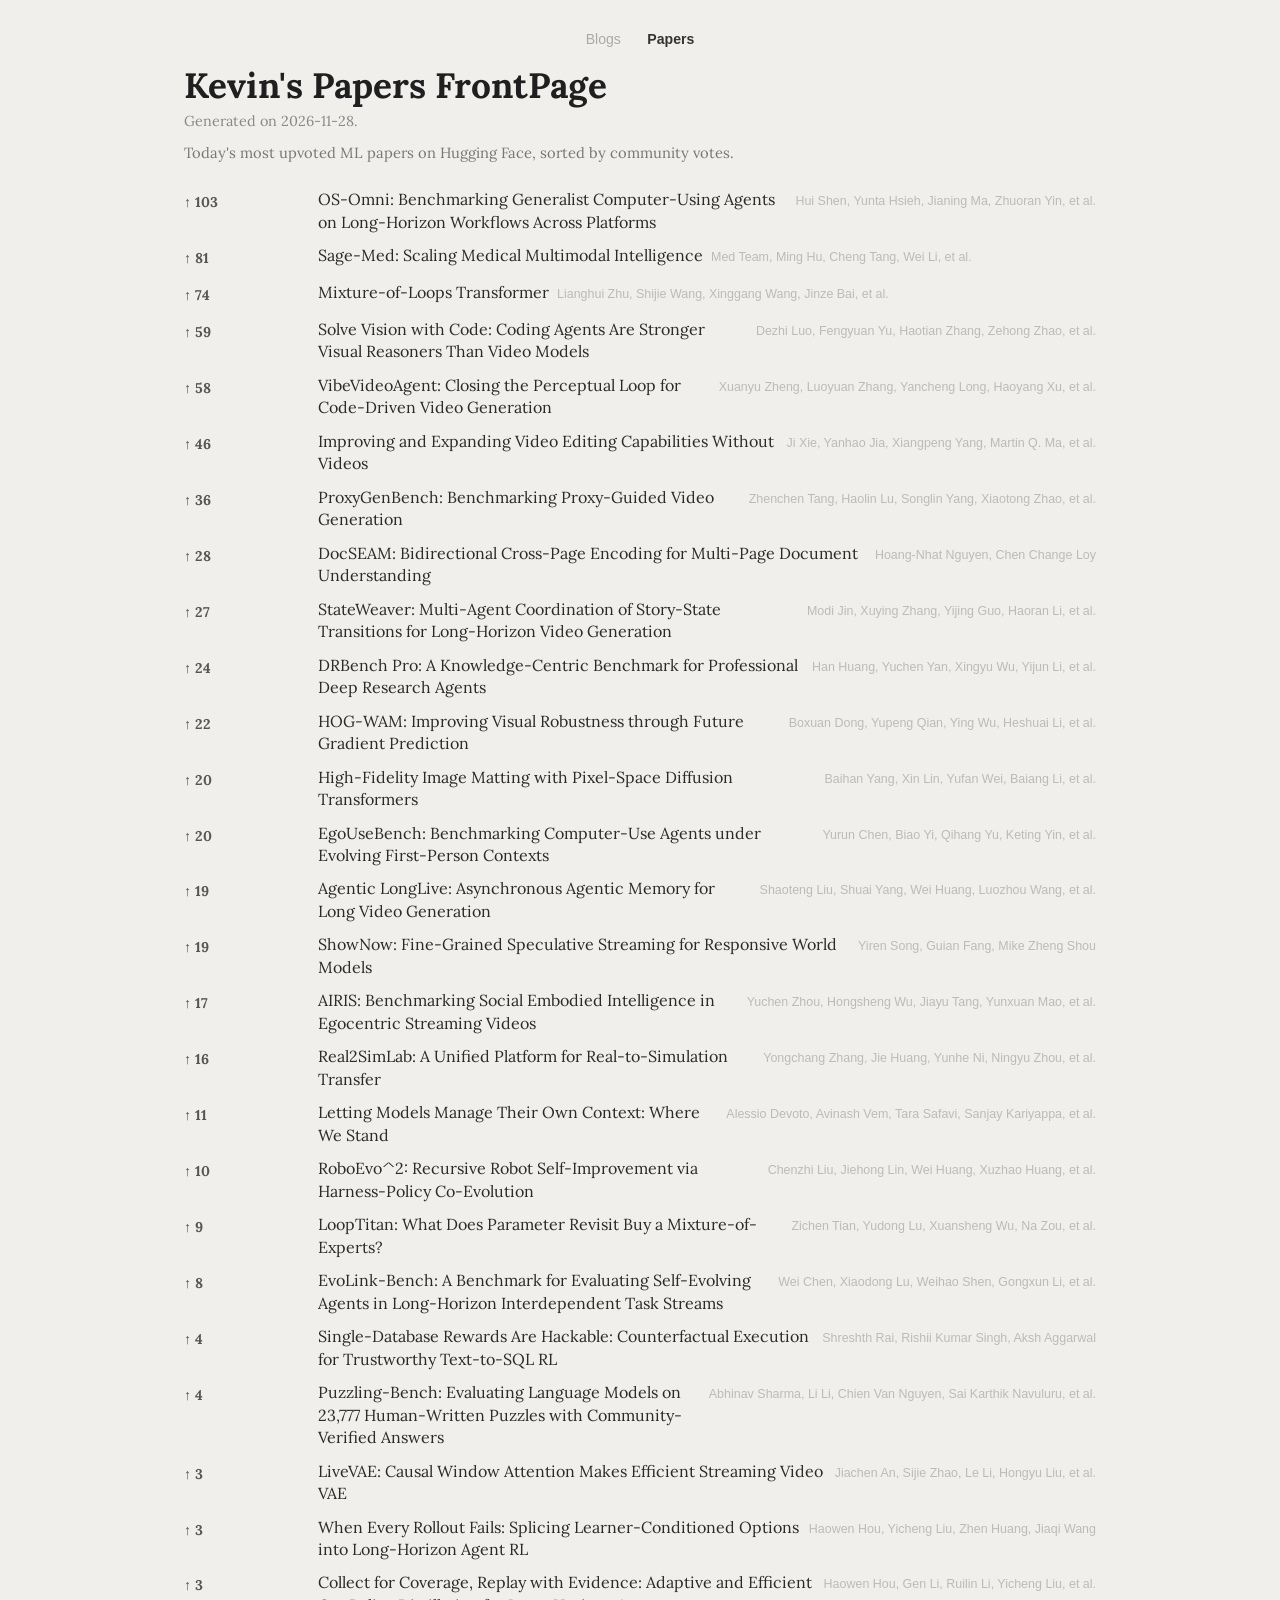
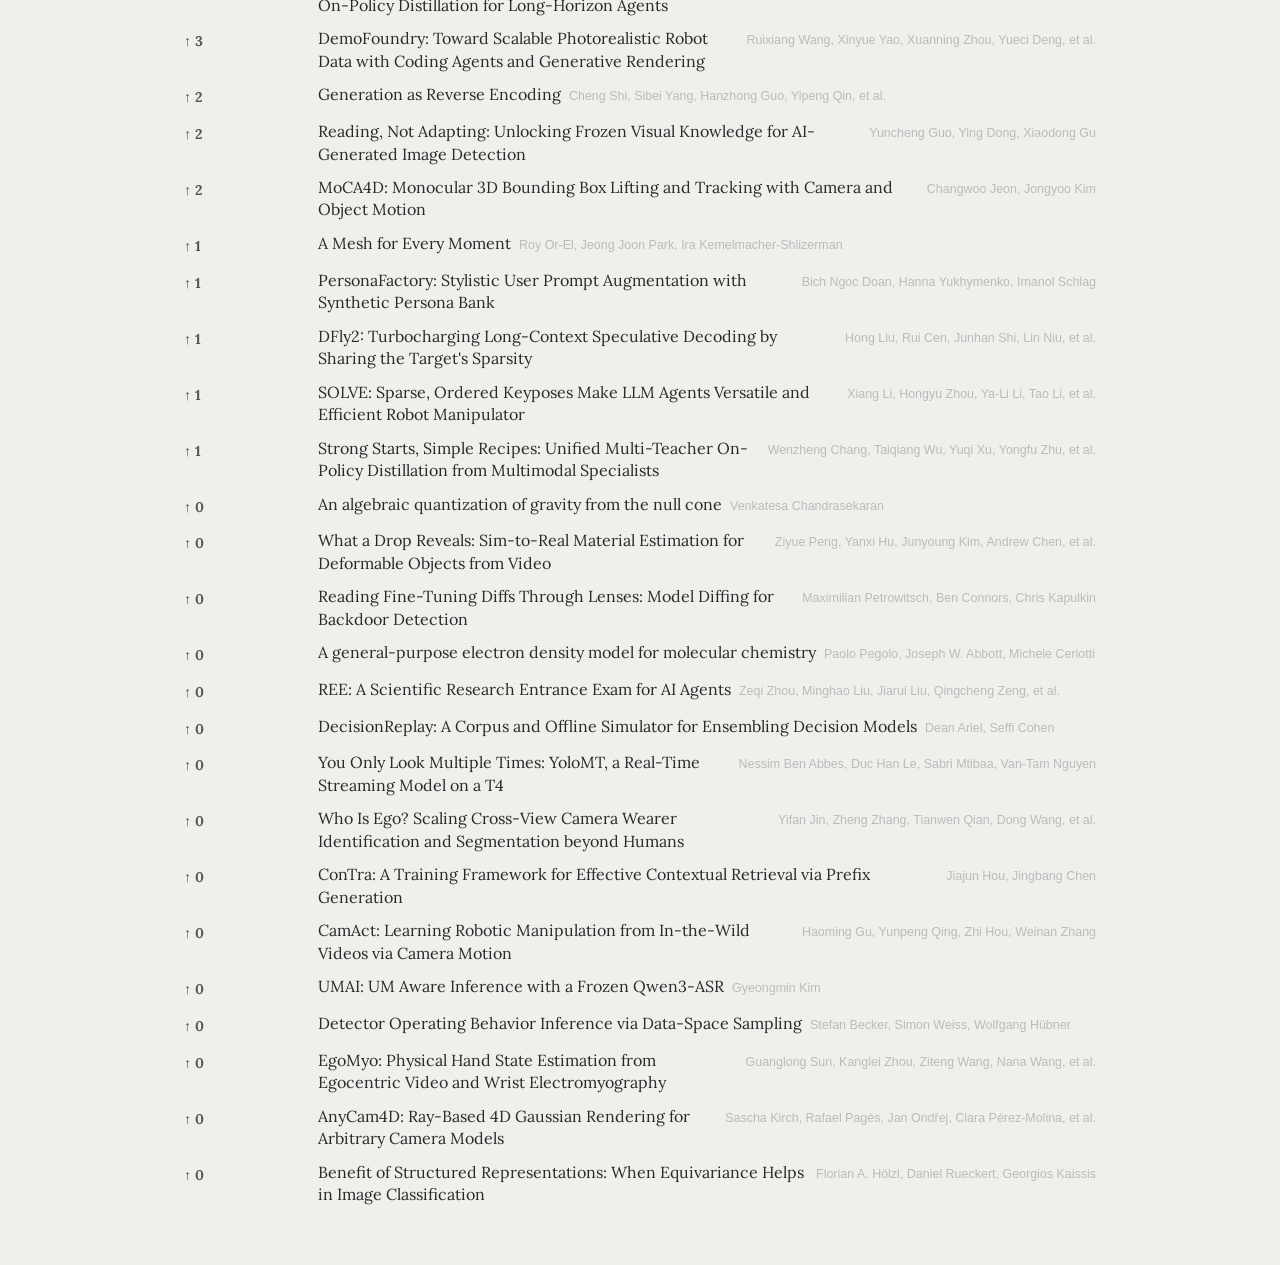
==== commit 79cc30ff: "chore: update feed [skip ci]" ====
--- a/papers.html
+++ b/papers.html
@@ -13,11 +13,11 @@
       <a href="papers.html" class="active">Papers</a>
     </nav>
     <h1>Kevin&#x27;s Papers FrontPage</h1>
-    <p class="generated">Generated on 2026-11-27.</p>
+    <p class="generated">Generated on 2026-11-28.</p>
     <p class="description">Today&#x27;s most upvoted ML papers on Hugging Face, sorted by community votes.</p>
     <section>
       <div class="entry">
-        <div class="date">↑ 98</div>
+        <div class="date">↑ 103</div>
         <div class="content">
           <details>
             <summary>OS-Omni: Benchmarking Generalist Computer-Using Agents on Long-Horizon Workflows Across Platforms<span class="feed-name">Hui Shen, Yunta Hsieh, Jianing Ma, Zhuoran Yin, et al.</span></summary>
@@ -37,7 +37,7 @@
         </div>
       </div>
       <div class="entry">
-        <div class="date">↑ 73</div>
+        <div class="date">↑ 74</div>
         <div class="content">
           <details>
             <summary>Mixture-of-Loops Transformer<span class="feed-name">Lianghui Zhu, Shijie Wang, Xinggang Wang, Jinze Bai, et al.</span></summary>
@@ -47,7 +47,17 @@
         </div>
       </div>
       <div class="entry">
-        <div class="date">↑ 57</div>
+        <div class="date">↑ 59</div>
+        <div class="content">
+          <details>
+            <summary>Solve Vision with Code: Coding Agents Are Stronger Visual Reasoners Than Video Models<span class="feed-name">Dezhi Luo, Fengyuan Yu, Haotian Zhang, Zehong Zhao, et al.</span></summary>
+            <p class="summary">Video generation models are increasingly evaluated as visual reasoners: given a first frame and a natural-language prompt, can the model produce the video in which the specified task is carried out? The paradigm is considered advantageous because the reasoning is native to the visual medium, unfolding directly in the frames rather than through language or code. Whether this native route is in…</p>
+            <p class="link-line"><a href="https://huggingface.co/papers/2611.34813">huggingface</a> &middot; <a href="https://arxiv.org/abs/2611.34813">arxiv</a></p>
+          </details>
+        </div>
+      </div>
+      <div class="entry">
+        <div class="date">↑ 58</div>
         <div class="content">
           <details>
             <summary>VibeVideoAgent: Closing the Perceptual Loop for Code-Driven Video Generation<span class="feed-name">Xuanyu Zheng, Luoyuan Zhang, Yancheng Long, Haoyang Xu, et al.</span></summary>
@@ -77,16 +87,6 @@
         </div>
       </div>
       <div class="entry">
-        <div class="date">↑ 31</div>
-        <div class="content">
-          <details>
-            <summary>Solve Vision with Code: Coding Agents Are Stronger Visual Reasoners Than Video Models<span class="feed-name">Dezhi Luo, Fengyuan Yu, Haotian Zhang, Zehong Zhao, et al.</span></summary>
-            <p class="summary">Video generation models are increasingly evaluated as visual reasoners: given a first frame and a natural-language prompt, can the model produce the video in which the specified task is carried out? The paradigm is considered advantageous because the reasoning is native to the visual medium, unfolding directly in the frames rather than through language or code. Whether this native route is in…</p>
-            <p class="link-line"><a href="https://huggingface.co/papers/2611.34813">huggingface</a> &middot; <a href="https://arxiv.org/abs/2611.34813">arxiv</a></p>
-          </details>
-        </div>
-      </div>
-      <div class="entry">
         <div class="date">↑ 28</div>
         <div class="content">
           <details>
@@ -97,7 +97,7 @@
         </div>
       </div>
       <div class="entry">
-        <div class="date">↑ 24</div>
+        <div class="date">↑ 27</div>
         <div class="content">
           <details>
             <summary>StateWeaver: Multi-Agent Coordination of Story-State Transitions for Long-Horizon Video Generation<span class="feed-name">Modi Jin, Xuying Zhang, Yijing Guo, Haoran Li, et al.</span></summary>
@@ -107,7 +107,7 @@
         </div>
       </div>
       <div class="entry">
-        <div class="date">↑ 23</div>
+        <div class="date">↑ 24</div>
         <div class="content">
           <details>
             <summary>DRBench Pro: A Knowledge-Centric Benchmark for Professional Deep Research Agents<span class="feed-name">Han Huang, Yuchen Yan, Xingyu Wu, Yijun Li, et al.</span></summary>
@@ -137,6 +137,16 @@
         </div>
       </div>
       <div class="entry">
+        <div class="date">↑ 20</div>
+        <div class="content">
+          <details>
+            <summary>EgoUseBench: Benchmarking Computer-Use Agents under Evolving First-Person Contexts<span class="feed-name">Yurun Chen, Biao Yi, Qihang Yu, Keting Yin, et al.</span></summary>
+            <p class="summary">AI wearables, such as smart glasses, extend the context available to agents beyond digital environments to users&#x27; physical surroundings. With these devices, computer tasks can originate from users&#x27; ongoing activities rather than solely from explicit instructions. Through first-person observations, agents can identify objects and activities relevant to user requests and ground digital tasks in the…</p>
+            <p class="link-line"><a href="https://huggingface.co/papers/2611.34466">huggingface</a> &middot; <a href="https://arxiv.org/abs/2611.34466">arxiv</a></p>
+          </details>
+        </div>
+      </div>
+      <div class="entry">
         <div class="date">↑ 19</div>
         <div class="content">
           <details>
@@ -157,16 +167,6 @@
         </div>
       </div>
       <div class="entry">
-        <div class="date">↑ 19</div>
-        <div class="content">
-          <details>
-            <summary>EgoUseBench: Benchmarking Computer-Use Agents under Evolving First-Person Contexts<span class="feed-name">Yurun Chen, Biao Yi, Qihang Yu, Keting Yin, et al.</span></summary>
-            <p class="summary">AI wearables, such as smart glasses, extend the context available to agents beyond digital environments to users&#x27; physical surroundings. With these devices, computer tasks can originate from users&#x27; ongoing activities rather than solely from explicit instructions. Through first-person observations, agents can identify objects and activities relevant to user requests and ground digital tasks in the…</p>
-            <p class="link-line"><a href="https://huggingface.co/papers/2611.34466">huggingface</a> &middot; <a href="https://arxiv.org/abs/2611.34466">arxiv</a></p>
-          </details>
-        </div>
-      </div>
-      <div class="entry">
         <div class="date">↑ 17</div>
         <div class="content">
           <details>
@@ -177,16 +177,6 @@
         </div>
       </div>
       <div class="entry">
-        <div class="date">↑ 17</div>
-        <div class="content">
-          <details>
-            <summary>FoundSurface: Feedforward Ray-Based 3D Scene Surface Reconstruction from Unposed Images<span class="feed-name">Shenxing Wei, Jinxi Li, Zihui Zhang, Ajay Kumar, et al.</span></summary>
-            <p class="summary">Accurate 3D surface reconstruction from unposed images remains a fundamental challenge in computer vision. Recent feed-forward pointmap methods eliminate the need for camera poses but inherently produce discrete, sparse representations. In this paper, we present a generalizable pipeline that directly recovers continuous, high-fidelity 3D surfaces from unposed images by seamlessly integrating…</p>
-            <p class="link-line"><a href="https://huggingface.co/papers/2611.34128">huggingface</a> &middot; <a href="https://arxiv.org/abs/2611.34128">arxiv</a></p>
-          </details>
-        </div>
-      </div>
-      <div class="entry">
         <div class="date">↑ 16</div>
         <div class="content">
           <details>
@@ -197,6 +187,16 @@
         </div>
       </div>
       <div class="entry">
+        <div class="date">↑ 11</div>
+        <div class="content">
+          <details>
+            <summary>Letting Models Manage Their Own Context: Where We Stand<span class="feed-name">Alessio Devoto, Avinash Vem, Tara Safavi, Sanjay Kariyappa, et al.</span></summary>
+            <p class="summary">Agent harnesses today manage context on the model&#x27;s behalf: when the window fills, the harness triggers a compaction that summarizes the history. We study the alternative, model-driven context management, in which the model itself decides when and what to compact through a context API. We gave models control over their own context in \nooa, NVIDIA&#x27;s open source agent harness, and compared the two…</p>
+            <p class="link-line"><a href="https://huggingface.co/papers/2611.34147">huggingface</a> &middot; <a href="https://arxiv.org/abs/2611.34147">arxiv</a></p>
+          </details>
+        </div>
+      </div>
+      <div class="entry">
         <div class="date">↑ 10</div>
         <div class="content">
           <details>
@@ -207,16 +207,6 @@
         </div>
       </div>
       <div class="entry">
-        <div class="date">↑ 10</div>
-        <div class="content">
-          <details>
-            <summary>Letting Models Manage Their Own Context: Where We Stand<span class="feed-name">Alessio Devoto, Avinash Vem, Tara Safavi, Sanjay Kariyappa, et al.</span></summary>
-            <p class="summary">Agent harnesses today manage context on the model&#x27;s behalf: when the window fills, the harness triggers a compaction that summarizes the history. We study the alternative, model-driven context management, in which the model itself decides when and what to compact through a context API. We gave models control over their own context in \nooa, NVIDIA&#x27;s open source agent harness, and compared the two…</p>
-            <p class="link-line"><a href="https://huggingface.co/papers/2611.34147">huggingface</a> &middot; <a href="https://arxiv.org/abs/2611.34147">arxiv</a></p>
-          </details>
-        </div>
-      </div>
-      <div class="entry">
         <div class="date">↑ 9</div>
         <div class="content">
           <details>
@@ -373,6 +363,16 @@
             <summary>Strong Starts, Simple Recipes: Unified Multi-Teacher On-Policy Distillation from Multimodal Specialists<span class="feed-name">Wenzheng Chang, Taiqiang Wu, Yuqi Xu, Yongfu Zhu, et al.</span></summary>
             <p class="summary">Multi-teacher on-policy distillation (MOPD) integrates separately trained domain specialists into a single unified model. Existing methods focus on refining the distillation procedure while initializing the student from a base model or a multi-domain SFT checkpoint, which leaves capability integration largely to distillation itself. Instead, we treat the starting point as a design variable and…</p>
             <p class="link-line"><a href="https://huggingface.co/papers/2611.34397">huggingface</a> &middot; <a href="https://arxiv.org/abs/2611.34397">arxiv</a></p>
+          </details>
+        </div>
+      </div>
+      <div class="entry">
+        <div class="date">↑ 0</div>
+        <div class="content">
+          <details>
+            <summary>An algebraic quantization of gravity from the null cone<span class="feed-name">Venkatesa Chandrasekaran</span></summary>
+            <p class="summary">We propose a background independent quantization of vacuum general relativity on four dimensional Lorentzian spacetimes. Starting from first order gravity, we solve the gravitational constraints on intersecting null cones of a bulk subregion and obtain the reduced phase space at finite G_N. We promote its canonical Poisson brackets to commutation relations and use deformations of the reduced…</p>
+            <p class="link-line"><a href="https://huggingface.co/papers/2611.34924">huggingface</a> &middot; <a href="https://arxiv.org/abs/2611.34924">arxiv</a></p>
           </details>
         </div>
       </div>
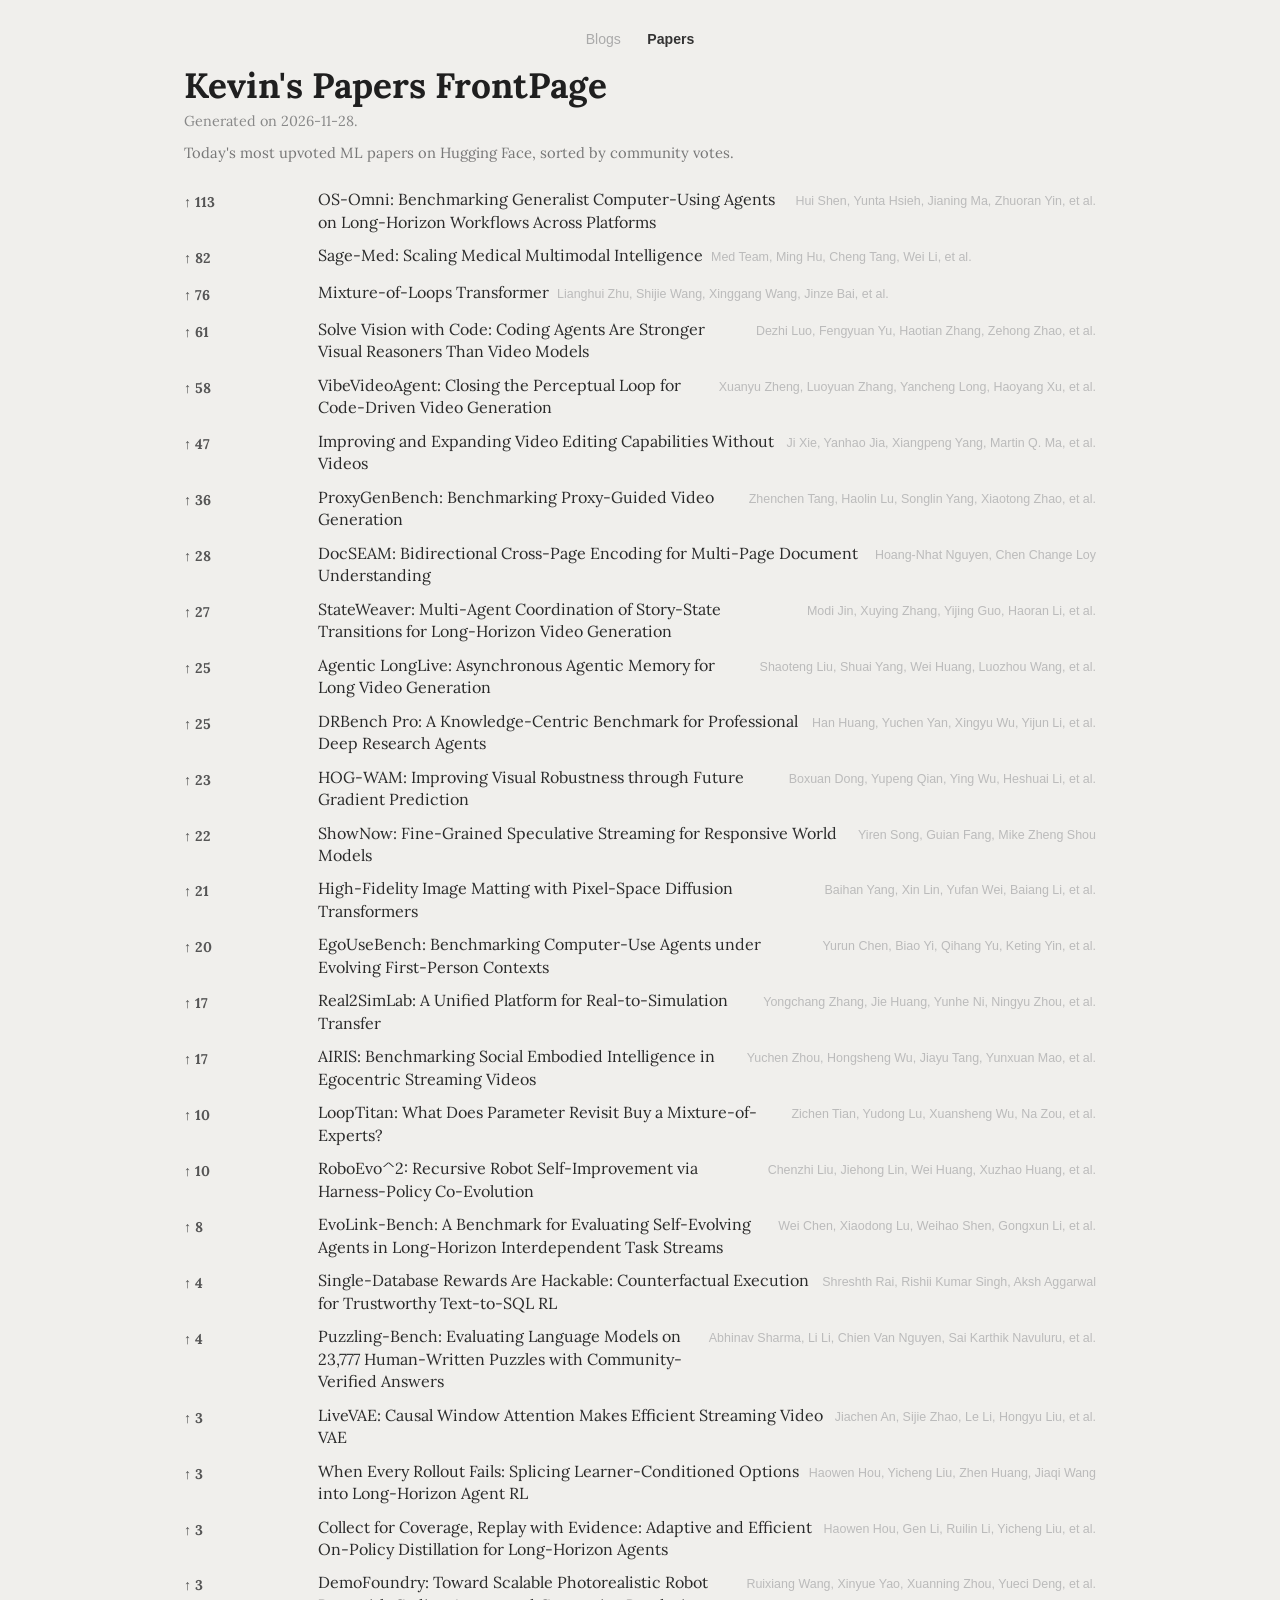
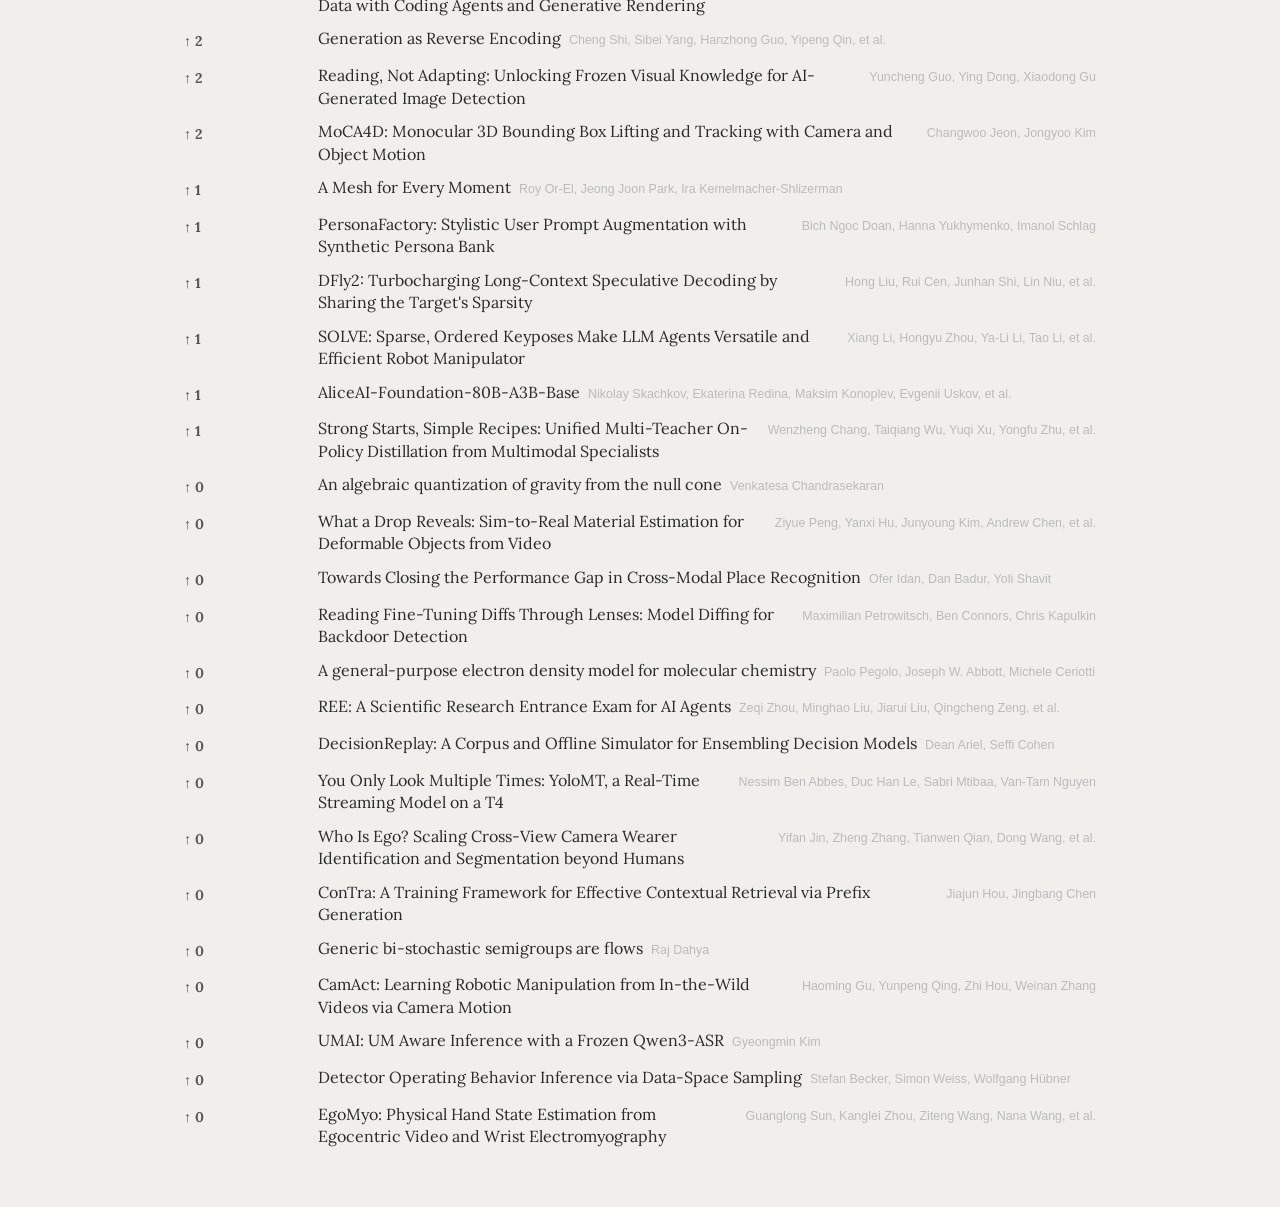
==== commit 04c47d41: "chore: update feed [skip ci]" ====
--- a/papers.html
+++ b/papers.html
@@ -17,7 +17,7 @@
     <p class="description">Today&#x27;s most upvoted ML papers on Hugging Face, sorted by community votes.</p>
     <section>
       <div class="entry">
-        <div class="date">↑ 103</div>
+        <div class="date">↑ 113</div>
         <div class="content">
           <details>
             <summary>OS-Omni: Benchmarking Generalist Computer-Using Agents on Long-Horizon Workflows Across Platforms<span class="feed-name">Hui Shen, Yunta Hsieh, Jianing Ma, Zhuoran Yin, et al.</span></summary>
@@ -27,7 +27,7 @@
         </div>
       </div>
       <div class="entry">
-        <div class="date">↑ 81</div>
+        <div class="date">↑ 82</div>
         <div class="content">
           <details>
             <summary>Sage-Med: Scaling Medical Multimodal Intelligence<span class="feed-name">Med Team, Ming Hu, Cheng Tang, Wei Li, et al.</span></summary>
@@ -37,7 +37,7 @@
         </div>
       </div>
       <div class="entry">
-        <div class="date">↑ 74</div>
+        <div class="date">↑ 76</div>
         <div class="content">
           <details>
             <summary>Mixture-of-Loops Transformer<span class="feed-name">Lianghui Zhu, Shijie Wang, Xinggang Wang, Jinze Bai, et al.</span></summary>
@@ -47,7 +47,7 @@
         </div>
       </div>
       <div class="entry">
-        <div class="date">↑ 59</div>
+        <div class="date">↑ 61</div>
         <div class="content">
           <details>
             <summary>Solve Vision with Code: Coding Agents Are Stronger Visual Reasoners Than Video Models<span class="feed-name">Dezhi Luo, Fengyuan Yu, Haotian Zhang, Zehong Zhao, et al.</span></summary>
@@ -67,7 +67,7 @@
         </div>
       </div>
       <div class="entry">
-        <div class="date">↑ 46</div>
+        <div class="date">↑ 47</div>
         <div class="content">
           <details>
             <summary>Improving and Expanding Video Editing Capabilities Without Videos<span class="feed-name">Ji Xie, Yanhao Jia, Xiangpeng Yang, Martin Q. Ma, et al.</span></summary>
@@ -107,7 +107,17 @@
         </div>
       </div>
       <div class="entry">
-        <div class="date">↑ 24</div>
+        <div class="date">↑ 25</div>
+        <div class="content">
+          <details>
+            <summary>Agentic LongLive: Asynchronous Agentic Memory for Long Video Generation<span class="feed-name">Shaoteng Liu, Shuai Yang, Wei Huang, Luozhou Wang, et al.</span></summary>
+            <p class="summary">Real-time autoregressive video generators stream minutes of video and accept new prompts on the fly, but struggle to keep people, objects, and places consistent over a long interactive story. Agent systems provide such memory for offline multi-shot generation, yet they read the whole script in advance, plan each shot before generating it, and regenerate failed shots, which a live stream does not…</p>
+            <p class="link-line"><a href="https://huggingface.co/papers/2611.34907">huggingface</a> &middot; <a href="https://arxiv.org/abs/2611.34907">arxiv</a></p>
+          </details>
+        </div>
+      </div>
+      <div class="entry">
+        <div class="date">↑ 25</div>
         <div class="content">
           <details>
             <summary>DRBench Pro: A Knowledge-Centric Benchmark for Professional Deep Research Agents<span class="feed-name">Han Huang, Yuchen Yan, Xingyu Wu, Yijun Li, et al.</span></summary>
@@ -117,7 +127,7 @@
         </div>
       </div>
       <div class="entry">
-        <div class="date">↑ 22</div>
+        <div class="date">↑ 23</div>
         <div class="content">
           <details>
             <summary>HOG-WAM: Improving Visual Robustness through Future Gradient Prediction<span class="feed-name">Boxuan Dong, Yupeng Qian, Ying Wu, Heshuai Li, et al.</span></summary>
@@ -127,7 +137,17 @@
         </div>
       </div>
       <div class="entry">
-        <div class="date">↑ 20</div>
+        <div class="date">↑ 22</div>
+        <div class="content">
+          <details>
+            <summary>ShowNow: Fine-Grained Speculative Streaming for Responsive World Models<span class="feed-name">Yiren Song, Guian Fang, Mike Zheng Shou</span></summary>
+            <p class="summary">Interactive world models must generate video continuously while responding promptly to user actions. Real-time throughput alone leaves input latency unresolved: coarse generation blocks delay action updates, and generation after input adds work to the response path. We introduce ShowNow, a fine-grained speculative streaming framework that uses computation available during playback to prepare…</p>
+            <p class="link-line"><a href="https://huggingface.co/papers/2611.34693">huggingface</a> &middot; <a href="https://arxiv.org/abs/2611.34693">arxiv</a></p>
+          </details>
+        </div>
+      </div>
+      <div class="entry">
+        <div class="date">↑ 21</div>
         <div class="content">
           <details>
             <summary>High-Fidelity Image Matting with Pixel-Space Diffusion Transformers<span class="feed-name">Baihan Yang, Xin Lin, Yufan Wei, Baiang Li, et al.</span></summary>
@@ -147,22 +167,12 @@
         </div>
       </div>
       <div class="entry">
-        <div class="date">↑ 19</div>
-        <div class="content">
-          <details>
-            <summary>Agentic LongLive: Asynchronous Agentic Memory for Long Video Generation<span class="feed-name">Shaoteng Liu, Shuai Yang, Wei Huang, Luozhou Wang, et al.</span></summary>
-            <p class="summary">Real-time autoregressive video generators stream minutes of video and accept new prompts on the fly, but struggle to keep people, objects, and places consistent over a long interactive story. Agent systems provide such memory for offline multi-shot generation, yet they read the whole script in advance, plan each shot before generating it, and regenerate failed shots, which a live stream does not…</p>
-            <p class="link-line"><a href="https://huggingface.co/papers/2611.34907">huggingface</a> &middot; <a href="https://arxiv.org/abs/2611.34907">arxiv</a></p>
-          </details>
-        </div>
-      </div>
-      <div class="entry">
-        <div class="date">↑ 19</div>
-        <div class="content">
-          <details>
-            <summary>ShowNow: Fine-Grained Speculative Streaming for Responsive World Models<span class="feed-name">Yiren Song, Guian Fang, Mike Zheng Shou</span></summary>
-            <p class="summary">Interactive world models must generate video continuously while responding promptly to user actions. Real-time throughput alone leaves input latency unresolved: coarse generation blocks delay action updates, and generation after input adds work to the response path. We introduce ShowNow, a fine-grained speculative streaming framework that uses computation available during playback to prepare…</p>
-            <p class="link-line"><a href="https://huggingface.co/papers/2611.34693">huggingface</a> &middot; <a href="https://arxiv.org/abs/2611.34693">arxiv</a></p>
+        <div class="date">↑ 17</div>
+        <div class="content">
+          <details>
+            <summary>Real2SimLab: A Unified Platform for Real-to-Simulation Transfer<span class="feed-name">Yongchang Zhang, Jie Huang, Yunhe Ni, Ningyu Zhou, et al.</span></summary>
+            <p class="summary">Real-to-simulation transfer, which builds simulations from real-world observations, has long been studied in research and industry. Recently, coding agents have become capable of generating simulation programs from video recordings, and several benchmarks have been proposed to evaluate them. However, each individual benchmark defines its own inputs, deliverables, and scoring pipeline. This leads…</p>
+            <p class="link-line"><a href="https://huggingface.co/papers/2611.34849">huggingface</a> &middot; <a href="https://arxiv.org/abs/2611.34849">arxiv</a></p>
           </details>
         </div>
       </div>
@@ -177,22 +187,12 @@
         </div>
       </div>
       <div class="entry">
-        <div class="date">↑ 16</div>
-        <div class="content">
-          <details>
-            <summary>Real2SimLab: A Unified Platform for Real-to-Simulation Transfer<span class="feed-name">Yongchang Zhang, Jie Huang, Yunhe Ni, Ningyu Zhou, et al.</span></summary>
-            <p class="summary">Real-to-simulation transfer, which builds simulations from real-world observations, has long been studied in research and industry. Recently, coding agents have become capable of generating simulation programs from video recordings, and several benchmarks have been proposed to evaluate them. However, each individual benchmark defines its own inputs, deliverables, and scoring pipeline. This leads…</p>
-            <p class="link-line"><a href="https://huggingface.co/papers/2611.34849">huggingface</a> &middot; <a href="https://arxiv.org/abs/2611.34849">arxiv</a></p>
-          </details>
-        </div>
-      </div>
-      <div class="entry">
-        <div class="date">↑ 11</div>
-        <div class="content">
-          <details>
-            <summary>Letting Models Manage Their Own Context: Where We Stand<span class="feed-name">Alessio Devoto, Avinash Vem, Tara Safavi, Sanjay Kariyappa, et al.</span></summary>
-            <p class="summary">Agent harnesses today manage context on the model&#x27;s behalf: when the window fills, the harness triggers a compaction that summarizes the history. We study the alternative, model-driven context management, in which the model itself decides when and what to compact through a context API. We gave models control over their own context in \nooa, NVIDIA&#x27;s open source agent harness, and compared the two…</p>
-            <p class="link-line"><a href="https://huggingface.co/papers/2611.34147">huggingface</a> &middot; <a href="https://arxiv.org/abs/2611.34147">arxiv</a></p>
+        <div class="date">↑ 10</div>
+        <div class="content">
+          <details>
+            <summary>LoopTitan: What Does Parameter Revisit Buy a Mixture-of-Experts?<span class="feed-name">Zichen Tian, Yudong Lu, Xuansheng Wu, Na Zou, et al.</span></summary>
+            <p class="summary">Looped Mixture-of-Experts (MoE) architectures revisit layer parameters across depths. This design increases effective depth without adding parameters. Recent looped MoE studies report substantial gains over the standard MoE at matched budgets (parameters, FLOPs and KV cache). However, the reported gains still confound parameter revisit with other design choices, e.g., network shape and residual…</p>
+            <p class="link-line"><a href="https://huggingface.co/papers/2611.34821">huggingface</a> &middot; <a href="https://arxiv.org/abs/2611.34821">arxiv</a></p>
           </details>
         </div>
       </div>
@@ -207,16 +207,6 @@
         </div>
       </div>
       <div class="entry">
-        <div class="date">↑ 9</div>
-        <div class="content">
-          <details>
-            <summary>LoopTitan: What Does Parameter Revisit Buy a Mixture-of-Experts?<span class="feed-name">Zichen Tian, Yudong Lu, Xuansheng Wu, Na Zou, et al.</span></summary>
-            <p class="summary">Looped Mixture-of-Experts (MoE) architectures revisit layer parameters across depths. This design increases effective depth without adding parameters. Recent looped MoE studies report substantial gains over the standard MoE at matched budgets (parameters, FLOPs and KV cache). However, the reported gains still confound parameter revisit with other design choices, e.g., network shape and residual…</p>
-            <p class="link-line"><a href="https://huggingface.co/papers/2611.34821">huggingface</a> &middot; <a href="https://arxiv.org/abs/2611.34821">arxiv</a></p>
-          </details>
-        </div>
-      </div>
-      <div class="entry">
         <div class="date">↑ 8</div>
         <div class="content">
           <details>
@@ -360,6 +350,16 @@
         <div class="date">↑ 1</div>
         <div class="content">
           <details>
+            <summary>AliceAI-Foundation-80B-A3B-Base<span class="feed-name">Nikolay Skachkov, Ekaterina Redina, Maksim Konoplev, Evgenii Uskov, et al.</span></summary>
+            <p class="summary">We present AliceAI-Foundation-80B-A3B-Base, a mixture-of-experts language model with 80 billion total parameters and approximately 3 billion active parameters per token, trained from scratch at Yandex and released under the Apache 2.0 license. The model combines Kimi Delta Attention with full attention, uses Attention Residuals, and is trained with Muon. Training comprises general pretraining on…</p>
+            <p class="link-line"><a href="https://huggingface.co/papers/2611.34529">huggingface</a> &middot; <a href="https://arxiv.org/abs/2611.34529">arxiv</a></p>
+          </details>
+        </div>
+      </div>
+      <div class="entry">
+        <div class="date">↑ 1</div>
+        <div class="content">
+          <details>
             <summary>Strong Starts, Simple Recipes: Unified Multi-Teacher On-Policy Distillation from Multimodal Specialists<span class="feed-name">Wenzheng Chang, Taiqiang Wu, Yuqi Xu, Yongfu Zhu, et al.</span></summary>
             <p class="summary">Multi-teacher on-policy distillation (MOPD) integrates separately trained domain specialists into a single unified model. Existing methods focus on refining the distillation procedure while initializing the student from a base model or a multi-domain SFT checkpoint, which leaves capability integration largely to distillation itself. Instead, we treat the starting point as a design variable and…</p>
             <p class="link-line"><a href="https://huggingface.co/papers/2611.34397">huggingface</a> &middot; <a href="https://arxiv.org/abs/2611.34397">arxiv</a></p>
@@ -390,6 +390,16 @@
         <div class="date">↑ 0</div>
         <div class="content">
           <details>
+            <summary>Towards Closing the Performance Gap in Cross-Modal Place Recognition<span class="feed-name">Ofer Idan, Dan Badur, Yoli Shavit</span></summary>
+            <p class="summary">Cross-modal place recognition (CMPR) matches natural language descriptions against databases of geo-tagged reference images, enabling localization without visual queries. Despite its potential for language-guided navigation, existing vision-language models lag far behind visual place recognition (VPR) baselines, even after task adaptation. Unlike general-purpose text-to-image retrieval, place…</p>
+            <p class="link-line"><a href="https://huggingface.co/papers/2611.34877">huggingface</a> &middot; <a href="https://arxiv.org/abs/2611.34877">arxiv</a></p>
+          </details>
+        </div>
+      </div>
+      <div class="entry">
+        <div class="date">↑ 0</div>
+        <div class="content">
+          <details>
             <summary>Reading Fine-Tuning Diffs Through Lenses: Model Diffing for Backdoor Detection<span class="feed-name">Maximilian Petrowitsch, Ben Connors, Chris Kapulkin</span></summary>
             <p class="summary">We introduce a common scoring system based on token readouts to evaluate weight, activation and output-based model diffing methods for backdoor detection in fine-tuning processes. We also improve existing weight and activation based methods by incorporating the J-lens and its refinement, the J{+}{+}-lens. We test our setup in experiments where we compare a backdoored model with the base model…</p>
             <p class="link-line"><a href="https://huggingface.co/papers/2611.34758">huggingface</a> &middot; <a href="https://arxiv.org/abs/2611.34758">arxiv</a></p>
@@ -460,6 +470,16 @@
         <div class="date">↑ 0</div>
         <div class="content">
           <details>
+            <summary>Generic bi-stochastic semigroups are flows<span class="feed-name">Raj Dahya</span></summary>
+            <p class="summary">We demonstrate genericity wrt. the weak polynomial topology of the space Aut(X, μ) of invertible measure-preserving transformations within the space of bi-stochastic operators over L^{2}(X, μ) for standard probability spaces (X, μ). This improves upon the approximation and residuality results established by Brown [4] and Kim [26] (cf. also [16]). We make crucial use of a reformulation of the…</p>
+            <p class="link-line"><a href="https://huggingface.co/papers/2611.34317">huggingface</a> &middot; <a href="https://arxiv.org/abs/2611.34317">arxiv</a></p>
+          </details>
+        </div>
+      </div>
+      <div class="entry">
+        <div class="date">↑ 0</div>
+        <div class="content">
+          <details>
             <summary>CamAct: Learning Robotic Manipulation from In-the-Wild Videos via Camera Motion<span class="feed-name">Haoming Gu, Yunpeng Qing, Zhi Hou, Weinan Zhang</span></summary>
             <p class="summary">Vision-Language-Action (VLA) models benefit from large, diverse datasets for robotic manipulation, yet collecting robot demonstrations remains costly. Recent work has explored egocentric videos as a source of supervision, primarily drawing on demonstrations of human-object interaction. We show that in-the-wild videos can improve robotic manipulation even when they contain no demonstrations of…</p>
             <p class="link-line"><a href="https://huggingface.co/papers/2611.34257">huggingface</a> &middot; <a href="https://arxiv.org/abs/2611.34257">arxiv</a></p>
@@ -493,26 +513,6 @@
             <summary>EgoMyo: Physical Hand State Estimation from Egocentric Video and Wrist Electromyography<span class="feed-name">Guanglong Sun, Kanglei Zhou, Ziteng Wang, Nana Wang, et al.</span></summary>
             <p class="summary">Physical hand interaction depends on configuration, contact, and force, yet nearly identical appearances can conceal different contact states and exerted forces. We therefore formulate physical hand state estimation from egocentric video and wrist surface electromyography (sEMG), combining visual geometry with neuromuscular evidence to jointly recover these coupled components. To support this…</p>
             <p class="link-line"><a href="https://huggingface.co/papers/2611.34224">huggingface</a> &middot; <a href="https://arxiv.org/abs/2611.34224">arxiv</a></p>
-          </details>
-        </div>
-      </div>
-      <div class="entry">
-        <div class="date">↑ 0</div>
-        <div class="content">
-          <details>
-            <summary>AnyCam4D: Ray-Based 4D Gaussian Rendering for Arbitrary Camera Models<span class="feed-name">Sascha Kirch, Rafael Pagés, Jan Ondřej, Clara Pérez-Molina, et al.</span></summary>
-            <p class="summary">Real cameras are not pinholes, yet most dynamic Gaussian splatting assumes they are. Footage is therefore undistorted first, losing field of view or detail, especially with wide-angle and fisheye cameras. Static Gaussian splatting has largely solved this with ray-based rendering, which suits any camera. Native 4D Gaussians, which model motion in space-time, cannot use it directly: each Gaussian&#x27;s…</p>
-            <p class="link-line"><a href="https://huggingface.co/papers/2611.34223">huggingface</a> &middot; <a href="https://arxiv.org/abs/2611.34223">arxiv</a></p>
-          </details>
-        </div>
-      </div>
-      <div class="entry">
-        <div class="date">↑ 0</div>
-        <div class="content">
-          <details>
-            <summary>Benefit of Structured Representations: When Equivariance Helps in Image Classification<span class="feed-name">Florian A. Hölzl, Daniel Rueckert, Georgios Kaissis</span></summary>
-            <p class="summary">Equivariant neural networks promise improved representation learning through structural guarantees. However, mainstream vision encoders rarely incorporate equivariance for most geometric symmetries. Images are a particularly interesting modality with many such symmetries and extensive datasets from which to learn this structure. In this work, we investigate when vision encoders benefit from…</p>
-            <p class="link-line"><a href="https://huggingface.co/papers/2611.34140">huggingface</a> &middot; <a href="https://arxiv.org/abs/2611.34140">arxiv</a></p>
           </details>
         </div>
       </div>
